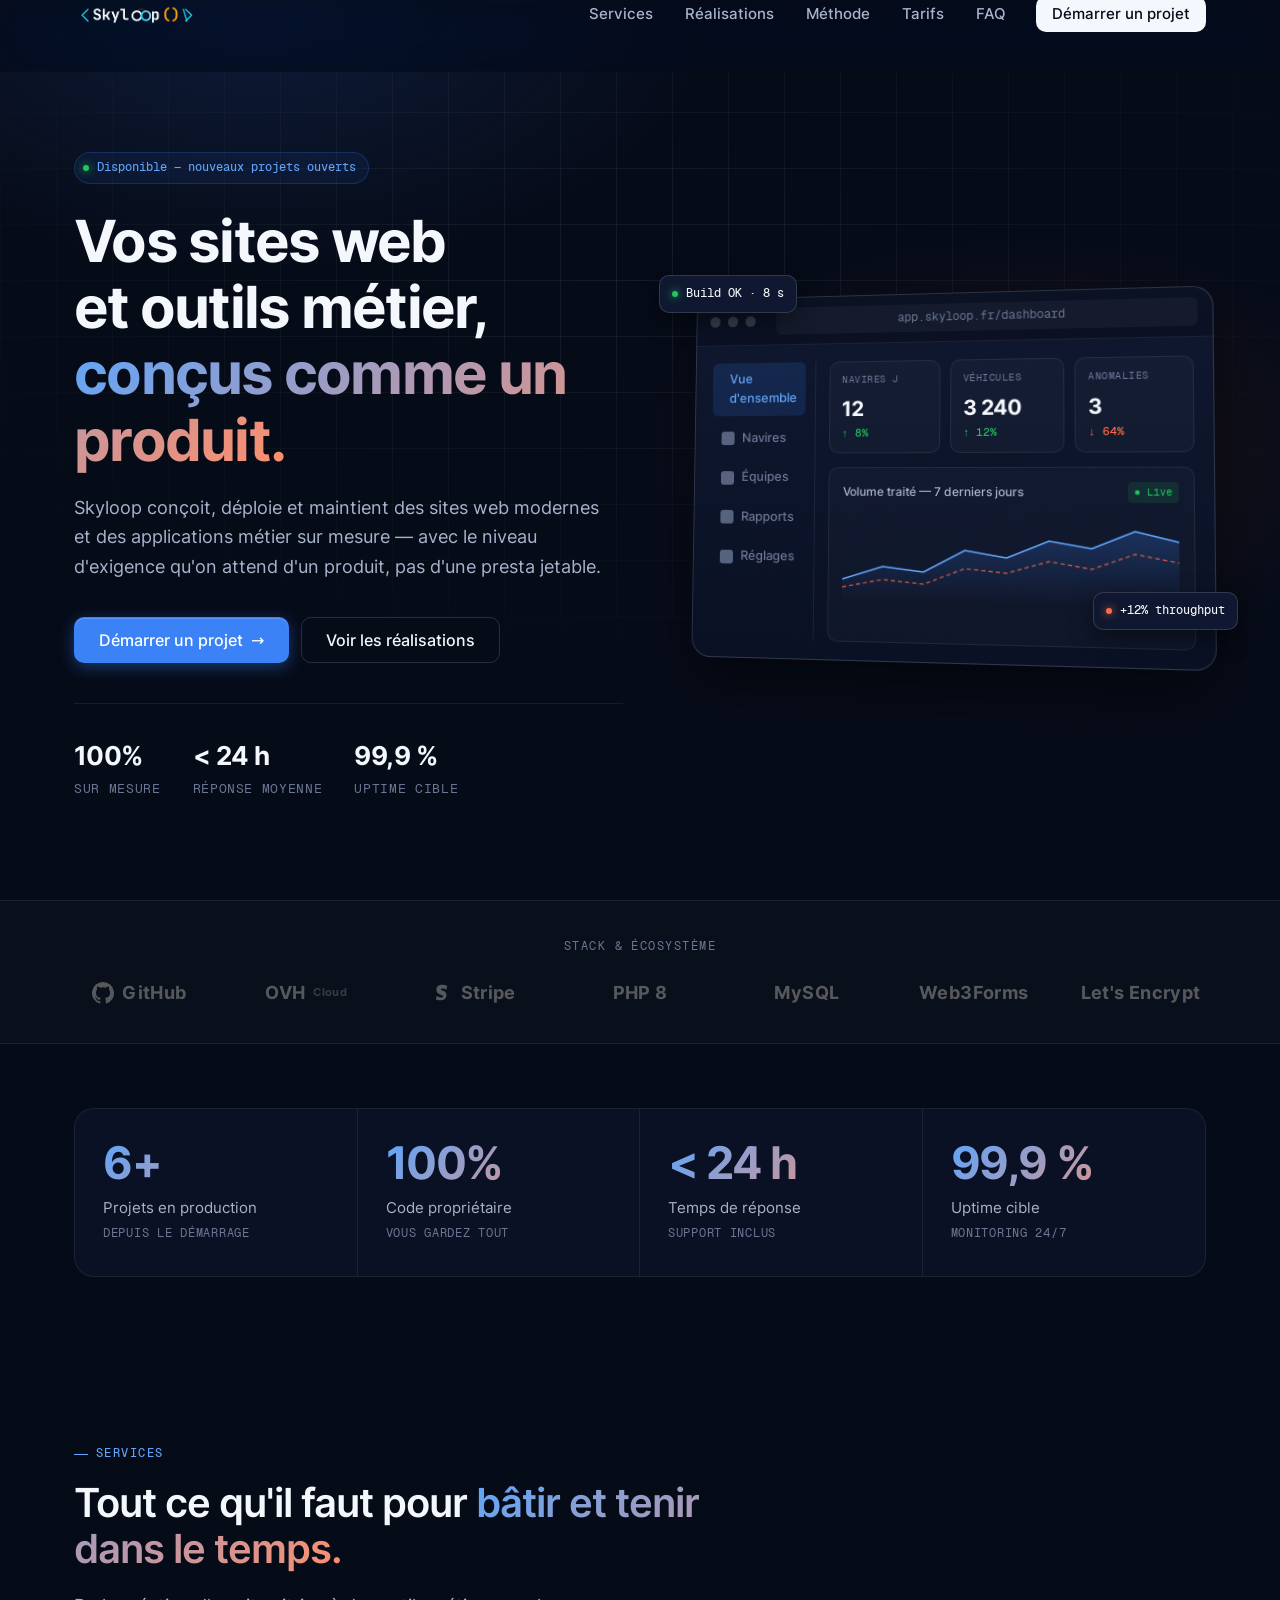
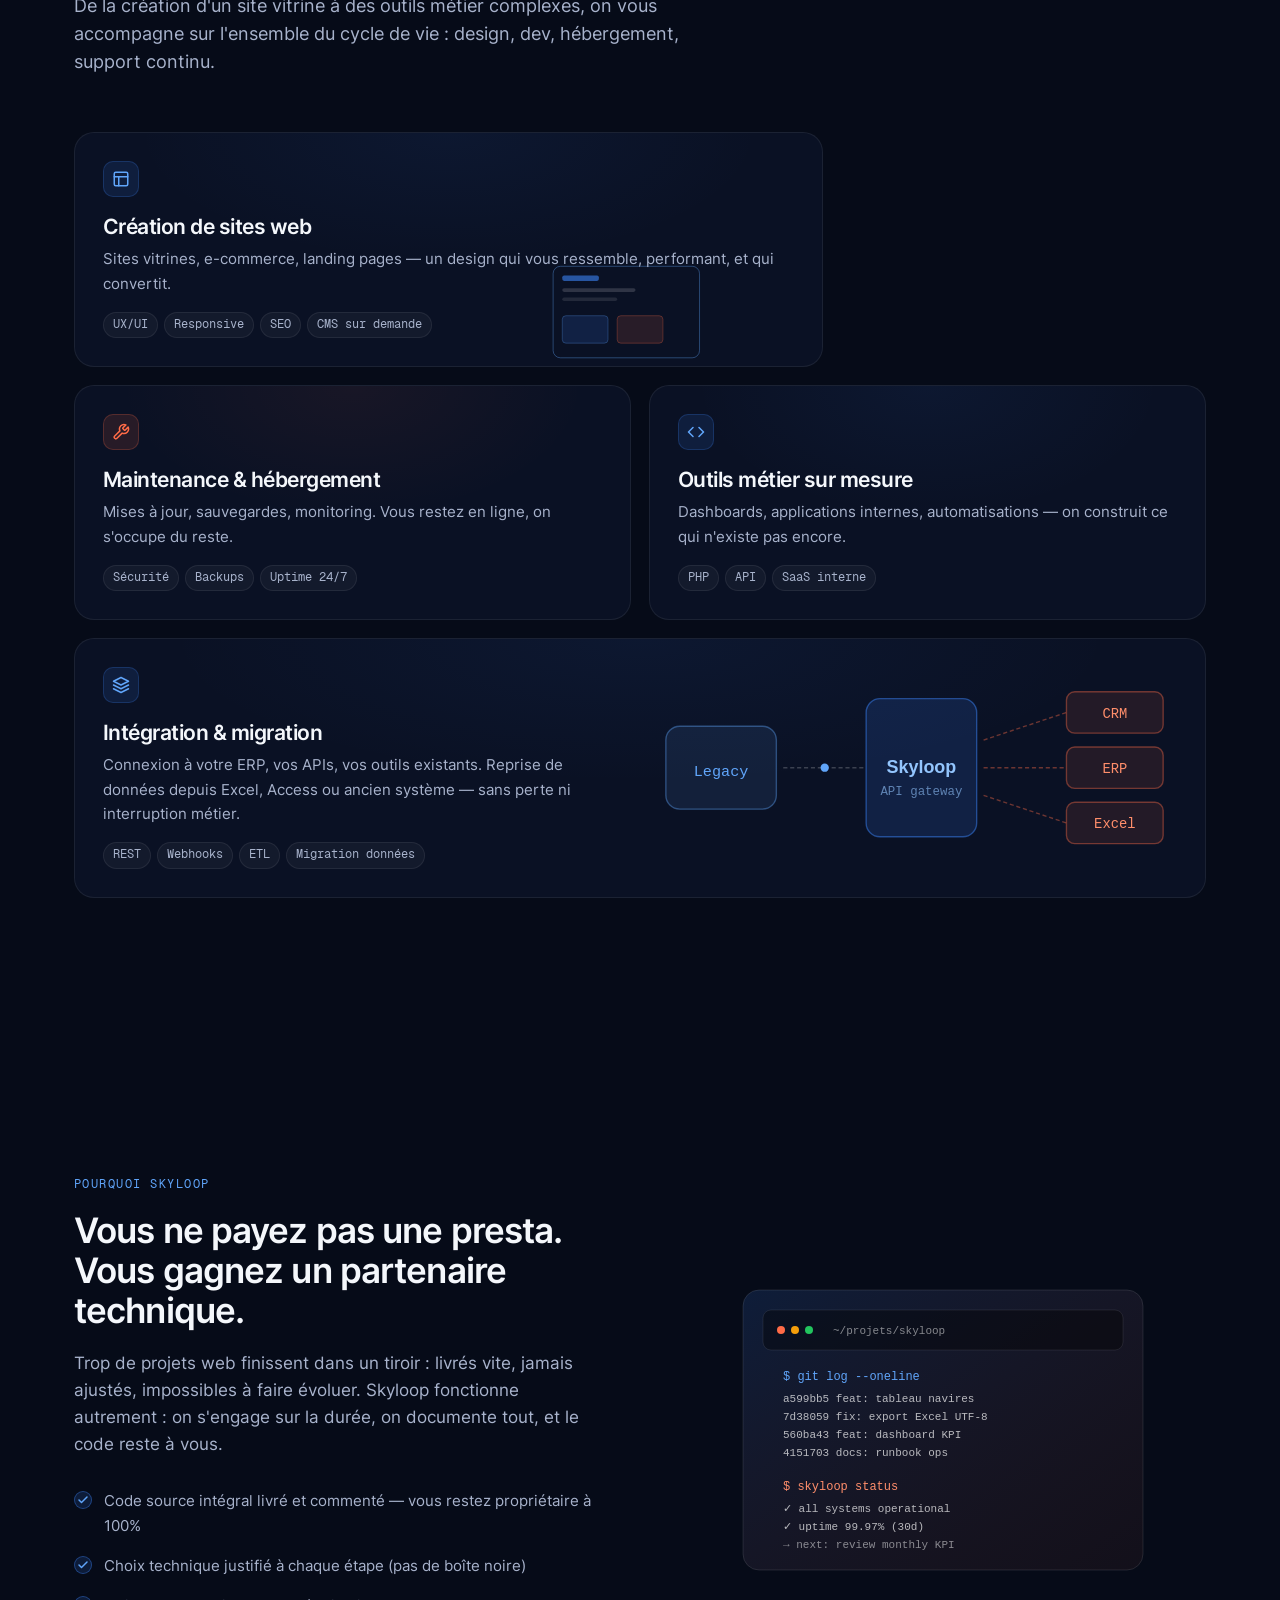
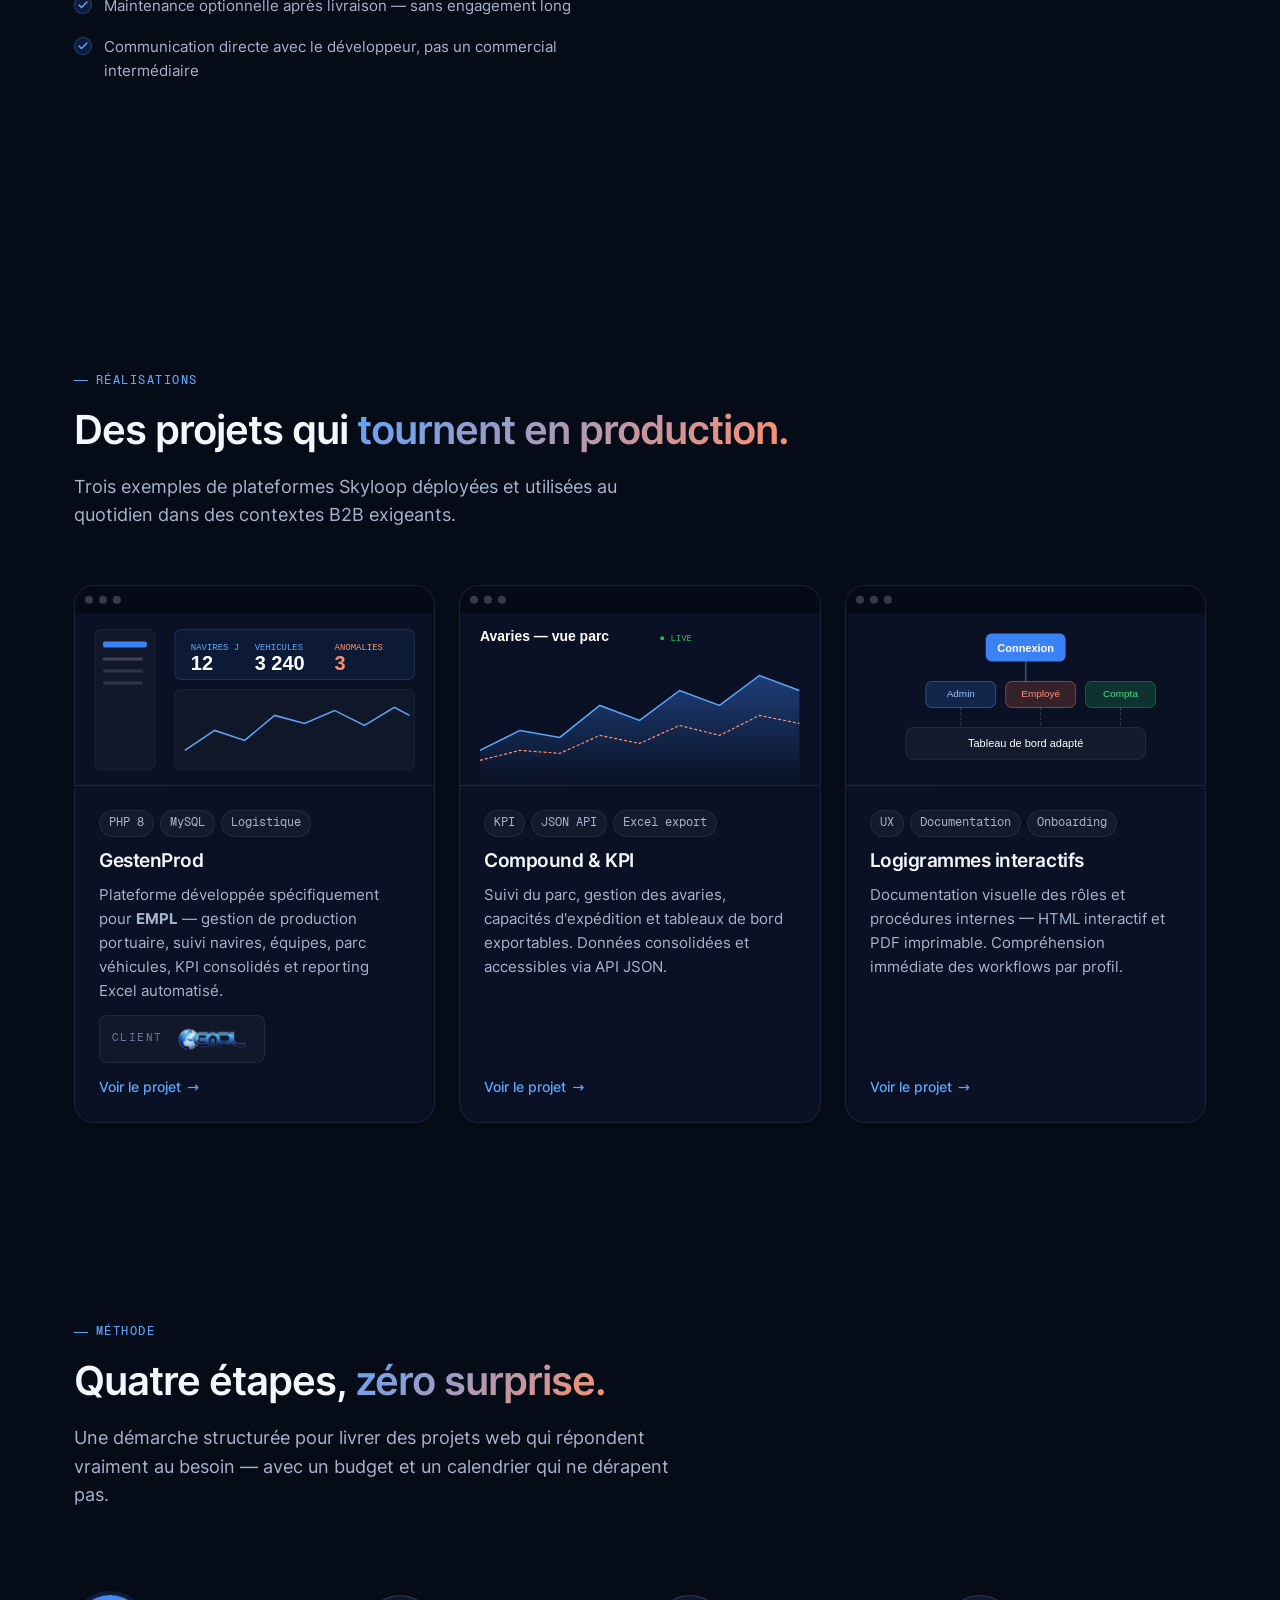
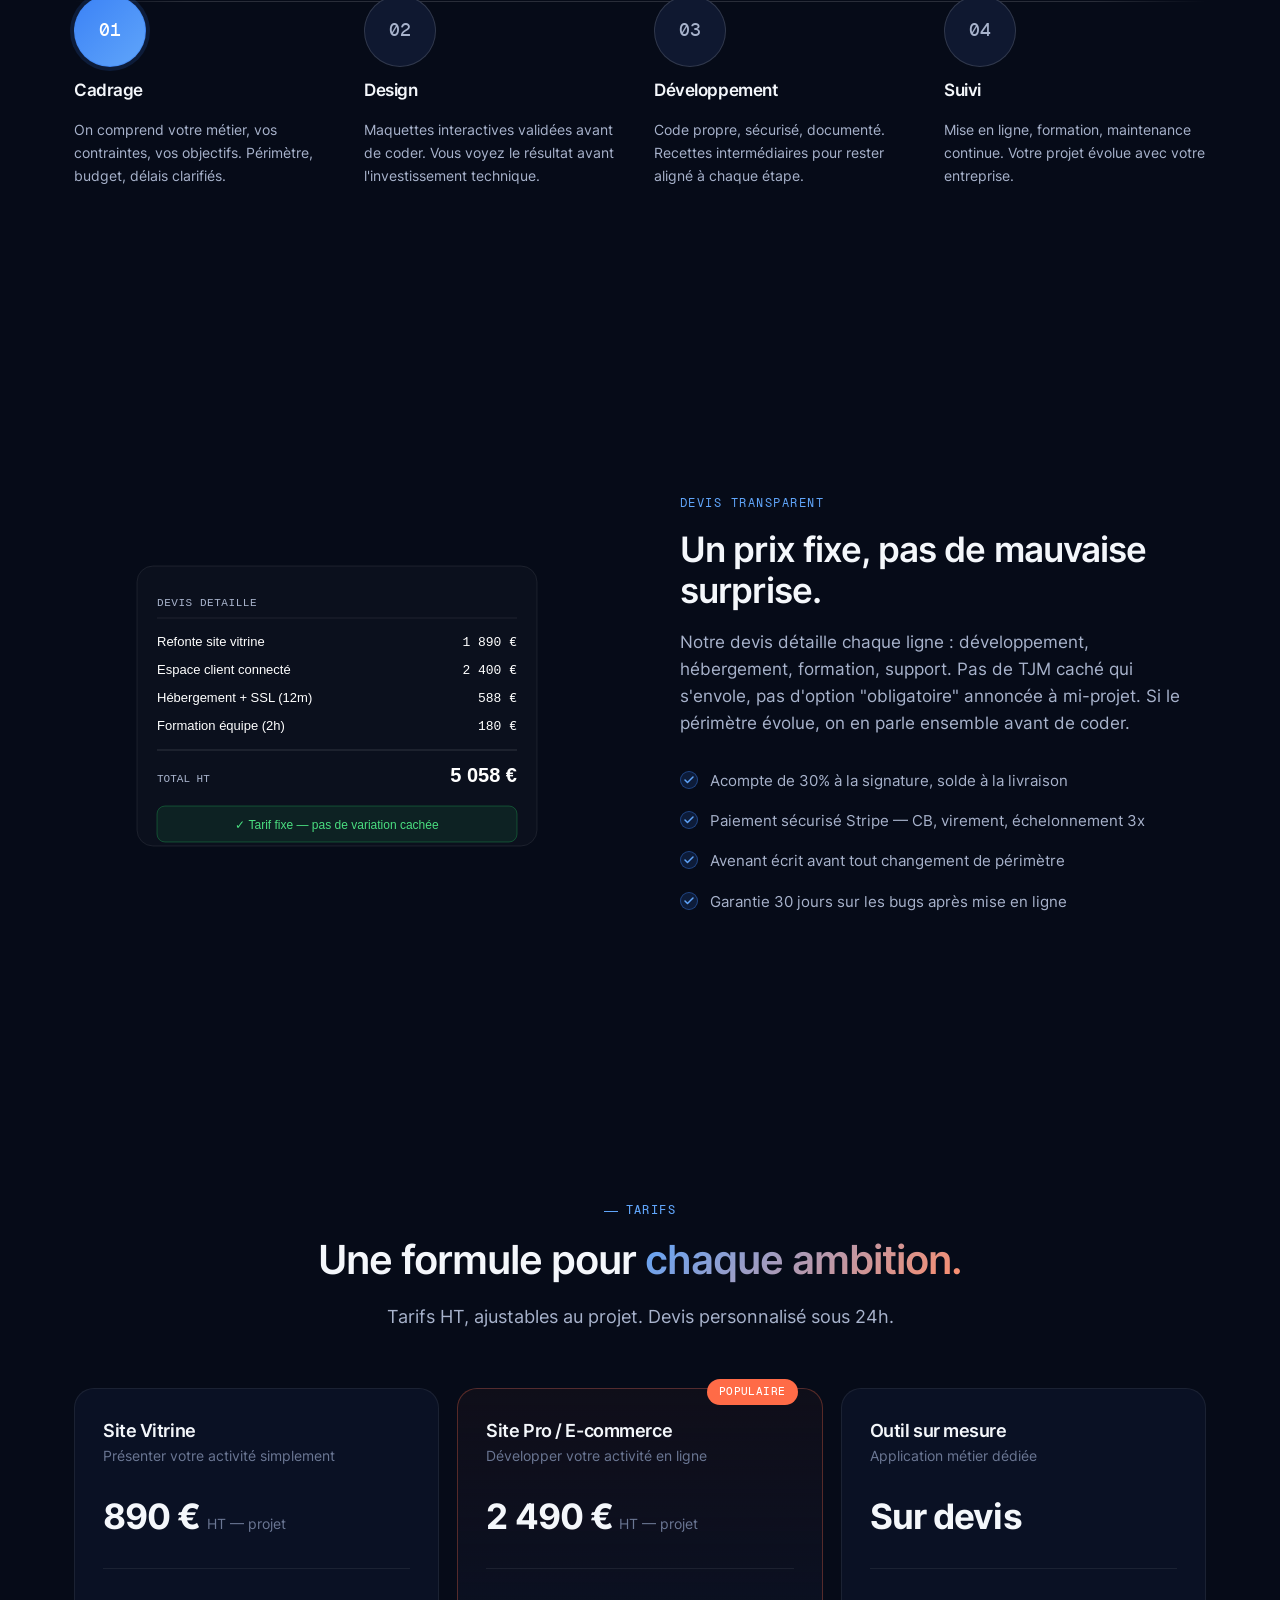
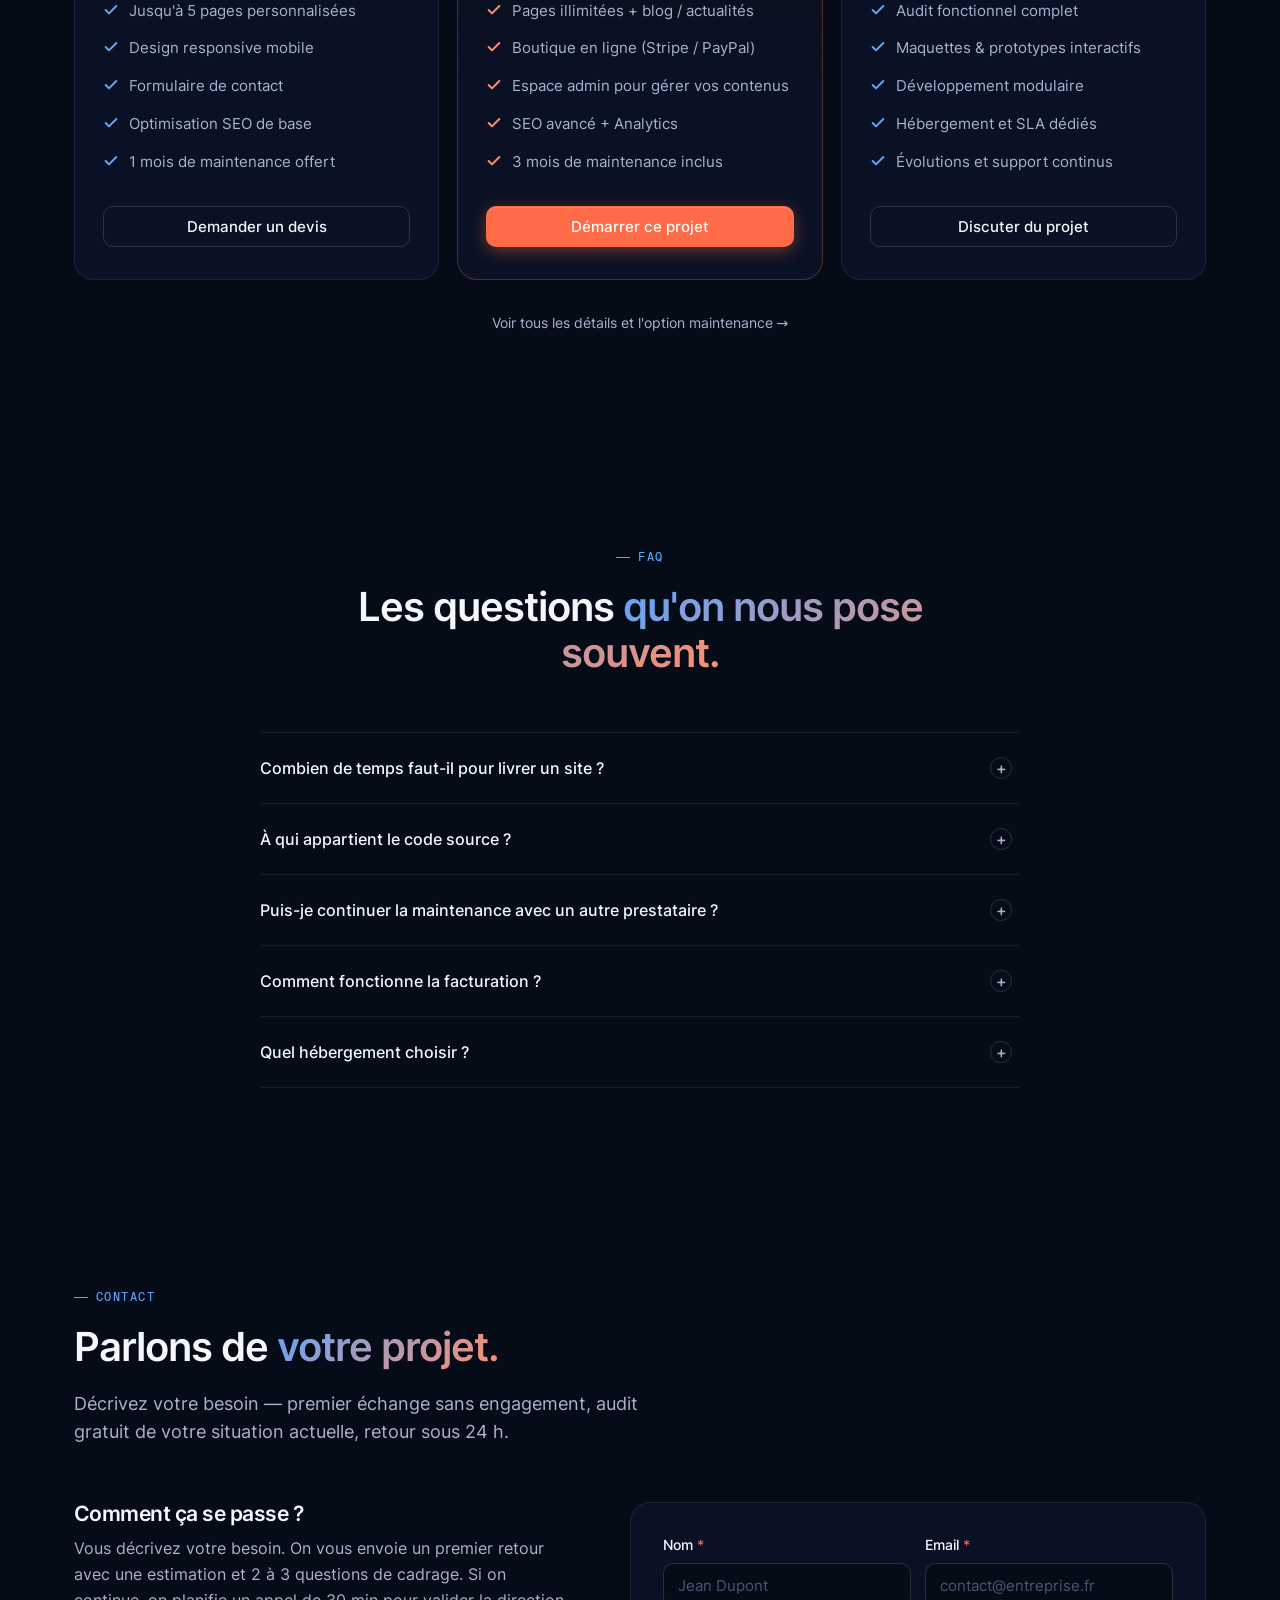
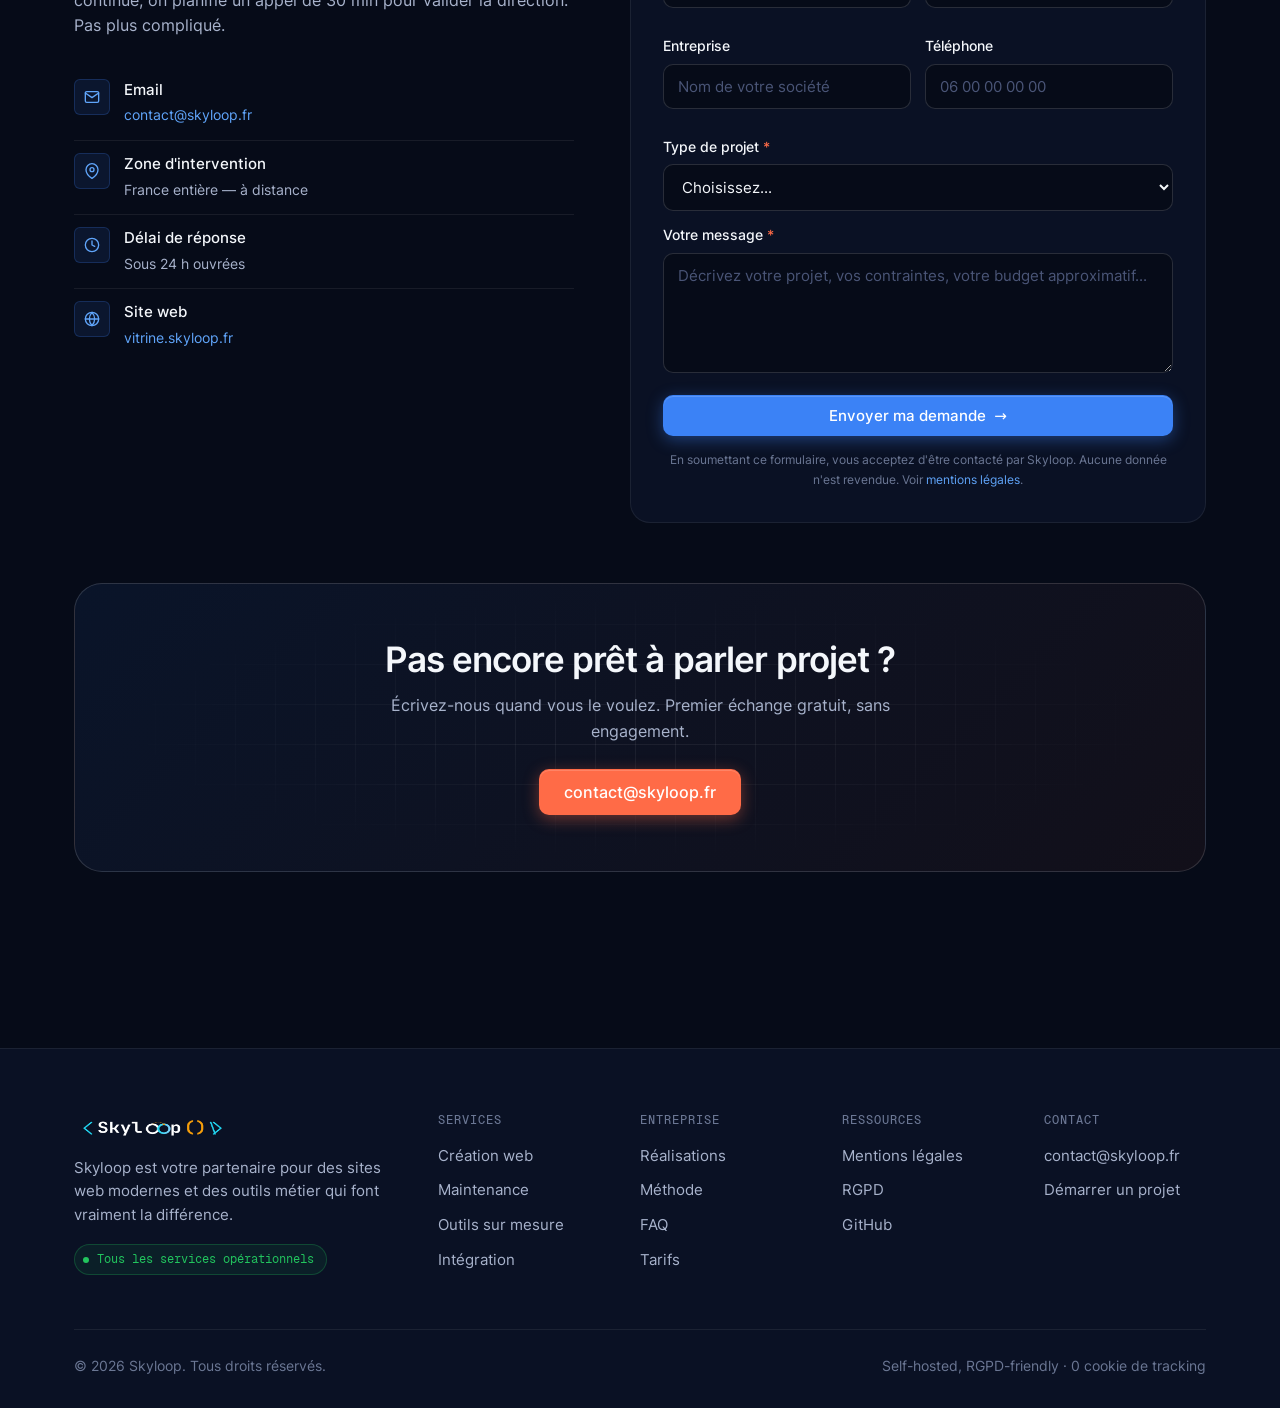
==== index.html @ 06be8082 "fix(client): logo EMPL respecte son ratio natif et s'agrandit Suppression des attributs width/height" ====
<!DOCTYPE html>
<html lang="fr">
<head>
  <meta charset="UTF-8">
  <meta name="viewport" content="width=device-width, initial-scale=1.0">
  <meta name="theme-color" content="#060B18">

  <!-- SEO -->
  <title>Skyloop — Sites web et outils métier sur mesure pour entreprises</title>
  <meta name="description" content="Skyloop conçoit, développe et maintient des sites web modernes et des outils métier sur mesure. Logistique, dashboards, applications web. Partenaire technique pour PME et grands comptes.">
  <meta name="keywords" content="création site web, maintenance site, outils métier, dashboard sur mesure, application web, agence web France">
  <meta name="author" content="Skyloop">
  <meta name="robots" content="index, follow">
  <link rel="canonical" href="https://vitrine.skyloop.fr/">

  <!-- Open Graph / Twitter -->
  <meta property="og:type" content="website">
  <meta property="og:url" content="https://vitrine.skyloop.fr/">
  <meta property="og:title" content="Skyloop — Sites web et outils métier sur mesure">
  <meta property="og:description" content="Création, gestion et maintenance de sites web et applications métier. Stack moderne, livraison rapide, support continu.">
  <meta property="og:image" content="https://vitrine.skyloop.fr/assets/images/logoskyloop.png">
  <meta property="og:locale" content="fr_FR">
  <meta name="twitter:card" content="summary_large_image">
  <meta name="twitter:title" content="Skyloop — Sites web et outils métier sur mesure">
  <meta name="twitter:description" content="Création, gestion et maintenance de sites web et applications métier sur mesure.">
  <meta name="twitter:image" content="https://vitrine.skyloop.fr/assets/images/logoskyloop.png">

  <!-- Sécurité (headers via meta http-equiv) -->
  <meta http-equiv="X-Content-Type-Options" content="nosniff">
  <meta http-equiv="Referrer-Policy" content="strict-origin-when-cross-origin">
  <meta http-equiv="Permissions-Policy" content="camera=(), microphone=(), geolocation=(), interest-cohort=()">

  <!-- Favicon -->
  <link rel="icon" type="image/png" href="assets/images/logoskyloop.png">
  <link rel="apple-touch-icon" href="assets/images/logoskyloop.png">

  <!-- Fonts (self-hosted, RGPD friendly) -->
  <link rel="preload" as="font" type="font/woff2" href="assets/fonts/inter-500.woff2" crossorigin>
  <link rel="preload" as="font" type="font/woff2" href="assets/fonts/inter-700.woff2" crossorigin>
  <link rel="stylesheet" href="assets/css/fonts.css">
  <link rel="stylesheet" href="assets/css/style.css">

  <!-- Intro animation guard (s'exécute avant le rendu du body) -->
  <script>
    (function () {
      try {
        var seen = sessionStorage.getItem('skyloop-intro-seen');
        var reduced = window.matchMedia && window.matchMedia('(prefers-reduced-motion: reduce)').matches;
        if (seen === '1' || reduced) {
          document.documentElement.dataset.introSkip = '1';
        } else {
          sessionStorage.setItem('skyloop-intro-seen', '1');
        }
      } catch (e) { /* private mode / storage off : on laisse jouer */ }
    })();
  </script>
  <style>
    html[data-intro-skip="1"] .intro-overlay { display: none !important; }
  </style>

  <!-- JSON-LD Organization -->
  <script type="application/ld+json">
  {
    "@context": "https://schema.org",
    "@type": "Organization",
    "name": "Skyloop",
    "url": "https://vitrine.skyloop.fr",
    "logo": "https://vitrine.skyloop.fr/assets/images/logoskyloop.png",
    "email": "contact@skyloop.fr",
    "description": "Skyloop conçoit, développe et maintient des sites web modernes et des outils métier sur mesure pour les entreprises.",
    "areaServed": "FR",
    "sameAs": ["https://github.com/skypulsar"]
  }
  </script>
  <script type="application/ld+json">
  {
    "@context": "https://schema.org",
    "@type": "WebSite",
    "name": "Skyloop",
    "url": "https://vitrine.skyloop.fr",
    "potentialAction": {
      "@type": "SearchAction",
      "target": "https://vitrine.skyloop.fr/?q={search_term_string}",
      "query-input": "required name=search_term_string"
    }
  }
  </script>
</head>
<body>

  <!-- =================== INTRO OVERLAY =================== -->
  <div class="intro-overlay" id="intro-overlay" aria-hidden="true">
    <div class="intro-overlay__grid"></div>
    <div class="intro-overlay__brand">
      <img src="assets/images/skyloop-fd-sombre.png" alt="" class="intro-overlay__logo" width="220" height="48">
      <div class="intro-overlay__line" aria-hidden="true"></div>
      <span class="intro-overlay__caption">Web · Solutions</span>
    </div>
  </div>

  <!-- =================== HEADER =================== -->
  <header class="header" id="header">
    <div class="container">
      <nav class="nav" aria-label="Navigation principale">
        <a href="#hero" class="nav__logo" aria-label="Skyloop — Accueil">
          <img src="assets/images/skyloop-fd-sombre.png" alt="Logo Skyloop" width="160" height="35">
        </a>
        <button class="nav__toggle" aria-label="Ouvrir le menu" aria-expanded="false" aria-controls="menu">
          <svg viewBox="0 0 24 24" fill="none" stroke="currentColor" stroke-width="2" stroke-linecap="round">
            <line x1="3" y1="6" x2="21" y2="6"/>
            <line x1="3" y1="12" x2="21" y2="12"/>
            <line x1="3" y1="18" x2="21" y2="18"/>
          </svg>
        </button>
        <ul class="nav__menu" id="menu">
          <li><a href="#services">Services</a></li>
          <li><a href="#realisations">Réalisations</a></li>
          <li><a href="#process">Méthode</a></li>
          <li><a href="tarifs.html">Tarifs</a></li>
          <li><a href="#faq">FAQ</a></li>
          <li><a href="#contact" class="nav__cta">Démarrer un projet</a></li>
        </ul>
      </nav>
    </div>
  </header>

  <main>

    <!-- =================== HERO =================== -->
    <section class="hero" id="hero">
      <div class="tech-grid"></div>
      <div class="container">
        <div class="hero__inner">

          <div class="hero__content">
            <span class="hero__badge"><span class="dot" aria-hidden="true"></span>Disponible — nouveaux projets ouverts</span>
            <h1>Vos sites web<br>et outils métier,<br><span class="accent">conçus comme un produit.</span></h1>
            <p class="hero__lead">
              Skyloop conçoit, déploie et maintient des sites web modernes et des applications
              métier sur mesure — avec le niveau d'exigence qu'on attend d'un produit, pas d'une
              presta jetable.
            </p>

            <div class="hero__cta">
              <a href="#contact" class="btn btn--primary btn--lg">Démarrer un projet <span class="arrow" aria-hidden="true">→</span></a>
              <a href="#realisations" class="btn btn--ghost btn--lg">Voir les réalisations</a>
            </div>

            <div class="hero__inline-stats">
              <div class="hero__inline-stat">
                <strong data-count="100" data-suffix="%">0%</strong>
                <span>Sur mesure</span>
              </div>
              <div class="hero__inline-stat">
                <strong>&lt; 24 h</strong>
                <span>Réponse moyenne</span>
              </div>
              <div class="hero__inline-stat">
                <strong>99,9 %</strong>
                <span>Uptime cible</span>
              </div>
            </div>
          </div>

          <div class="hero__visual">
            <!-- Dashboard mockup animé -->
            <div class="dashboard" role="img" aria-label="Aperçu d'un dashboard métier construit par Skyloop">
              <div class="dashboard__topbar">
                <span class="dot"></span><span class="dot"></span><span class="dot"></span>
                <span class="url">app.skyloop.fr/dashboard</span>
              </div>
              <div class="dashboard__body">
                <aside class="dashboard__sidebar">
                  <div class="dashboard__sidebar-item active"><span class="icn"></span>Vue d'ensemble</div>
                  <div class="dashboard__sidebar-item"><span class="icn"></span>Navires</div>
                  <div class="dashboard__sidebar-item"><span class="icn"></span>Équipes</div>
                  <div class="dashboard__sidebar-item"><span class="icn"></span>Rapports</div>
                  <div class="dashboard__sidebar-item"><span class="icn"></span>Réglages</div>
                </aside>
                <div class="dashboard__main">
                  <div class="dashboard__kpi-row">
                    <div class="dashboard__kpi">
                      <div class="dashboard__kpi-label">Navires J</div>
                      <div class="dashboard__kpi-value">12</div>
                      <div class="dashboard__kpi-trend">↑ 8%</div>
                    </div>
                    <div class="dashboard__kpi">
                      <div class="dashboard__kpi-label">Véhicules</div>
                      <div class="dashboard__kpi-value">3 240</div>
                      <div class="dashboard__kpi-trend">↑ 12%</div>
                    </div>
                    <div class="dashboard__kpi">
                      <div class="dashboard__kpi-label">Anomalies</div>
                      <div class="dashboard__kpi-value">3</div>
                      <div class="dashboard__kpi-trend down">↓ 64%</div>
                    </div>
                  </div>
                  <div class="dashboard__chart">
                    <div class="dashboard__chart-head">
                      <div class="dashboard__chart-title">Volume traité — 7 derniers jours</div>
                      <span class="dashboard__chart-tag">● Live</span>
                    </div>
                    <svg class="dashboard__chart-svg" viewBox="0 0 320 90" preserveAspectRatio="none" aria-hidden="true">
                      <defs>
                        <linearGradient id="chartGrad" x1="0" y1="0" x2="0" y2="1">
                          <stop offset="0%" stop-color="#3B82F6" stop-opacity="0.4"/>
                          <stop offset="100%" stop-color="#3B82F6" stop-opacity="0"/>
                        </linearGradient>
                      </defs>
                      <path class="fill" d="M0,68 L40,55 L80,60 L120,38 L160,45 L200,28 L240,35 L280,18 L320,28 L320,90 L0,90 Z"/>
                      <path class="line" d="M0,68 L40,55 L80,60 L120,38 L160,45 L200,28 L240,35 L280,18 L320,28"/>
                      <path class="line2" d="M0,76 L40,68 L80,72 L120,56 L160,60 L200,48 L240,55 L280,40 L320,48"/>
                    </svg>
                  </div>
                </div>
              </div>
            </div>
            <div class="hero__annot hero__annot--1"><span class="dot"></span>Build OK · 8 s</div>
            <div class="hero__annot hero__annot--2"><span class="dot"></span>+12% throughput</div>
          </div>

        </div>
      </div>
    </section>

    <!-- =================== LOGOS / SOCIAL PROOF =================== -->
    <section class="logos">
      <div class="container">
        <p class="logos__label">Stack & écosystème</p>
        <div class="logos__grid">
          <span class="logos__item">
            <svg viewBox="0 0 24 24" fill="currentColor" aria-hidden="true"><path d="M12 0a12 12 0 0 0-3.79 23.4c.6.11.82-.26.82-.58v-2.04c-3.34.73-4.04-1.61-4.04-1.61-.55-1.39-1.34-1.76-1.34-1.76-1.09-.74.08-.73.08-.73 1.21.09 1.84 1.24 1.84 1.24 1.07 1.84 2.81 1.31 3.5 1 .11-.78.42-1.31.76-1.61-2.66-.3-5.47-1.33-5.47-5.93 0-1.31.47-2.38 1.24-3.22-.13-.3-.54-1.52.12-3.18 0 0 1-.32 3.3 1.23a11.5 11.5 0 0 1 6 0c2.3-1.55 3.3-1.23 3.3-1.23.66 1.66.25 2.88.12 3.18.77.84 1.24 1.91 1.24 3.22 0 4.61-2.81 5.63-5.49 5.92.43.37.81 1.1.81 2.22v3.29c0 .32.21.69.83.58A12 12 0 0 0 12 0z"/></svg>
            GitHub
          </span>
          <span class="logos__item">OVH<sub style="font-size:0.6em;opacity:0.6">Cloud</sub></span>
          <span class="logos__item">
            <svg viewBox="0 0 24 24" fill="currentColor" aria-hidden="true"><path d="M13.479 9.883c-1.626-.604-2.512-1.067-2.512-1.803 0-.622.511-.977 1.423-.977 1.667 0 3.379.642 4.558 1.22l.665-4.111c-.935-.446-2.847-1.177-5.49-1.177-1.87 0-3.425.488-4.536 1.4-1.155.954-1.752 2.334-1.752 4.003 0 3.024 1.848 4.319 4.858 5.412 1.937.703 2.587 1.203 2.587 1.973 0 .746-.643 1.178-1.806 1.178-1.464 0-3.879-.717-5.464-1.638l-.674 4.155C5.737 19.32 7.961 20 10.273 20c1.972 0 3.616-.467 4.728-1.35 1.243-.984 1.886-2.439 1.886-4.347 0-3.094-1.889-4.382-4.408-5.42z"/></svg>
            Stripe
          </span>
          <span class="logos__item">PHP 8</span>
          <span class="logos__item">MySQL</span>
          <span class="logos__item">Web3Forms</span>
          <span class="logos__item">Let's Encrypt</span>
        </div>
      </div>
    </section>

    <!-- =================== METRICS BIG NUMBERS =================== -->
    <section class="section section--tight">
      <div class="container">
        <div class="metrics reveal">
          <div class="metric">
            <div class="metric__value" data-count="6" data-suffix="+">0+</div>
            <div class="metric__label">Projets en production</div>
            <div class="metric__hint">depuis le démarrage</div>
          </div>
          <div class="metric">
            <div class="metric__value" data-count="100" data-suffix="%">0%</div>
            <div class="metric__label">Code propriétaire</div>
            <div class="metric__hint">vous gardez tout</div>
          </div>
          <div class="metric">
            <div class="metric__value">&lt; 24 h</div>
            <div class="metric__label">Temps de réponse</div>
            <div class="metric__hint">support inclus</div>
          </div>
          <div class="metric">
            <div class="metric__value">99,9 %</div>
            <div class="metric__label">Uptime cible</div>
            <div class="metric__hint">monitoring 24/7</div>
          </div>
        </div>
      </div>
    </section>

    <!-- =================== SERVICES — BENTO GRID =================== -->
    <section class="section" id="services">
      <div class="container">
        <div class="section-head reveal">
          <span class="section-eyebrow">Services</span>
          <h2>Tout ce qu'il faut pour <span class="accent">bâtir et tenir dans le temps.</span></h2>
          <p class="section-lead">
            De la création d'un site vitrine à des outils métier complexes, on vous accompagne
            sur l'ensemble du cycle de vie : design, dev, hébergement, support continu.
          </p>
        </div>

        <div class="bento">

          <article class="bento__card bento__card--lg reveal">
            <div class="bento__icon">
              <svg viewBox="0 0 24 24" fill="none" stroke="currentColor" stroke-width="2" stroke-linecap="round" stroke-linejoin="round" aria-hidden="true"><rect x="3" y="3" width="18" height="18" rx="2"/><line x1="3" y1="9" x2="21" y2="9"/><line x1="9" y1="21" x2="9" y2="9"/></svg>
            </div>
            <h3>Création de sites web</h3>
            <p>Sites vitrines, e-commerce, landing pages — un design qui vous ressemble, performant, et qui convertit.</p>
            <div class="bento__tags">
              <span class="bento__tag">UX/UI</span>
              <span class="bento__tag">Responsive</span>
              <span class="bento__tag">SEO</span>
              <span class="bento__tag">CMS sur demande</span>
            </div>
            <div class="bento__viz" aria-hidden="true">
              <svg viewBox="0 0 200 140" fill="none">
                <rect x="20" y="20" width="160" height="100" rx="8" stroke="rgba(96,165,250,0.4)" stroke-width="1"/>
                <rect x="30" y="30" width="40" height="6" rx="2" fill="#3B82F6" opacity="0.6"/>
                <rect x="30" y="44" width="80" height="4" rx="2" fill="rgba(255,255,255,0.15)"/>
                <rect x="30" y="54" width="60" height="4" rx="2" fill="rgba(255,255,255,0.1)"/>
                <rect x="30" y="74" width="50" height="30" rx="4" fill="rgba(59,130,246,0.15)" stroke="rgba(96,165,250,0.3)"/>
                <rect x="90" y="74" width="50" height="30" rx="4" fill="rgba(255,107,71,0.12)" stroke="rgba(255,107,71,0.3)"/>
              </svg>
            </div>
          </article>

          <article class="bento__card bento__card--md bento__card--accent reveal" data-delay="1">
            <div class="bento__icon">
              <svg viewBox="0 0 24 24" fill="none" stroke="currentColor" stroke-width="2" stroke-linecap="round" stroke-linejoin="round" aria-hidden="true"><path d="M14.7 6.3a1 1 0 0 0 0 1.4l1.6 1.6a1 1 0 0 0 1.4 0l3.77-3.77a6 6 0 0 1-7.94 7.94l-6.91 6.91a2.12 2.12 0 0 1-3-3l6.91-6.91a6 6 0 0 1 7.94-7.94l-3.76 3.76z"/></svg>
            </div>
            <h3>Maintenance & hébergement</h3>
            <p>Mises à jour, sauvegardes, monitoring. Vous restez en ligne, on s'occupe du reste.</p>
            <div class="bento__tags">
              <span class="bento__tag">Sécurité</span>
              <span class="bento__tag">Backups</span>
              <span class="bento__tag">Uptime 24/7</span>
            </div>
          </article>

          <article class="bento__card bento__card--md reveal" data-delay="2">
            <div class="bento__icon">
              <svg viewBox="0 0 24 24" fill="none" stroke="currentColor" stroke-width="2" stroke-linecap="round" stroke-linejoin="round" aria-hidden="true"><polyline points="16 18 22 12 16 6"/><polyline points="8 6 2 12 8 18"/></svg>
            </div>
            <h3>Outils métier sur mesure</h3>
            <p>Dashboards, applications internes, automatisations — on construit ce qui n'existe pas encore.</p>
            <div class="bento__tags">
              <span class="bento__tag">PHP</span>
              <span class="bento__tag">API</span>
              <span class="bento__tag">SaaS interne</span>
            </div>
          </article>

          <article class="bento__card bento__card--full reveal" data-delay="3" style="display: grid; grid-template-columns: 1fr 1fr; gap: 24px; align-items: center;">
            <div>
              <div class="bento__icon">
                <svg viewBox="0 0 24 24" fill="none" stroke="currentColor" stroke-width="2" stroke-linecap="round" stroke-linejoin="round" aria-hidden="true"><path d="M12 2L2 7l10 5 10-5-10-5z"/><path d="M2 17l10 5 10-5"/><path d="M2 12l10 5 10-5"/></svg>
              </div>
              <h3>Intégration & migration</h3>
              <p>Connexion à votre ERP, vos APIs, vos outils existants. Reprise de données depuis Excel, Access ou ancien système — sans perte ni interruption métier.</p>
              <div class="bento__tags">
                <span class="bento__tag">REST</span>
                <span class="bento__tag">Webhooks</span>
                <span class="bento__tag">ETL</span>
                <span class="bento__tag">Migration données</span>
              </div>
            </div>
            <div aria-hidden="true">
              <svg viewBox="0 0 380 140" fill="none" style="width:100%;height:auto;">
                <rect x="10" y="40" width="80" height="60" rx="10" fill="rgba(96,165,250,0.1)" stroke="rgba(96,165,250,0.4)"/>
                <text x="50" y="76" text-anchor="middle" fill="#60A5FA" font-family="monospace" font-size="11" font-weight="500">Legacy</text>
                <path d="M95 70 L155 70" stroke="rgba(255,255,255,0.2)" stroke-dasharray="3 2"/>
                <circle cx="125" cy="70" r="3" fill="#60A5FA"/>
                <rect x="155" y="20" width="80" height="100" rx="10" fill="rgba(59,130,246,0.15)" stroke="rgba(59,130,246,0.5)"/>
                <text x="195" y="74" text-anchor="middle" fill="#93C5FD" font-family="sans-serif" font-size="13" font-weight="600">Skyloop</text>
                <text x="195" y="90" text-anchor="middle" fill="rgba(147,197,253,0.6)" font-family="monospace" font-size="9">API gateway</text>
                <path d="M240 50 L300 30" stroke="rgba(255,107,71,0.4)" stroke-dasharray="3 2"/>
                <path d="M240 70 L300 70" stroke="rgba(255,107,71,0.4)" stroke-dasharray="3 2"/>
                <path d="M240 90 L300 110" stroke="rgba(255,107,71,0.4)" stroke-dasharray="3 2"/>
                <rect x="300" y="15" width="70" height="30" rx="6" fill="rgba(255,107,71,0.1)" stroke="rgba(255,107,71,0.4)"/>
                <text x="335" y="34" text-anchor="middle" fill="#FF8E6B" font-family="monospace" font-size="10">CRM</text>
                <rect x="300" y="55" width="70" height="30" rx="6" fill="rgba(255,107,71,0.1)" stroke="rgba(255,107,71,0.4)"/>
                <text x="335" y="74" text-anchor="middle" fill="#FF8E6B" font-family="monospace" font-size="10">ERP</text>
                <rect x="300" y="95" width="70" height="30" rx="6" fill="rgba(255,107,71,0.1)" stroke="rgba(255,107,71,0.4)"/>
                <text x="335" y="114" text-anchor="middle" fill="#FF8E6B" font-family="monospace" font-size="10">Excel</text>
              </svg>
            </div>
          </article>

        </div>
      </div>
    </section>

    <!-- =================== STORY 1 — Pourquoi Skyloop =================== -->
    <section class="section">
      <div class="container">
        <div class="story reveal">
          <div class="story__content">
            <span class="story__eyebrow">Pourquoi Skyloop</span>
            <h2>Vous ne payez pas une presta. Vous gagnez un partenaire technique.</h2>
            <p>
              Trop de projets web finissent dans un tiroir : livrés vite, jamais ajustés,
              impossibles à faire évoluer. Skyloop fonctionne autrement : on s'engage
              sur la durée, on documente tout, et le code reste à vous.
            </p>
            <ul class="story__list">
              <li>Code source intégral livré et commenté — vous restez propriétaire à 100%</li>
              <li>Choix technique justifié à chaque étape (pas de boîte noire)</li>
              <li>Maintenance optionnelle après livraison — sans engagement long</li>
              <li>Communication directe avec le développeur, pas un commercial intermédiaire</li>
            </ul>
          </div>
          <div class="story__visual">
            <svg viewBox="0 0 480 360" fill="none" style="width:100%; height:auto; max-width: 480px; margin: 0 auto; display: block;" aria-hidden="true">
              <defs>
                <linearGradient id="g1" x1="0" y1="0" x2="1" y2="1">
                  <stop offset="0%" stop-color="#3B82F6" stop-opacity="0.15"/>
                  <stop offset="100%" stop-color="#FF6B47" stop-opacity="0.05"/>
                </linearGradient>
              </defs>
              <rect x="40" y="40" width="400" height="280" rx="16" fill="url(#g1)" stroke="rgba(255,255,255,0.1)"/>

              <!-- terminal-style code block -->
              <rect x="60" y="60" width="360" height="40" rx="8" fill="rgba(0,0,0,0.4)" stroke="rgba(255,255,255,0.08)"/>
              <circle cx="78" cy="80" r="4" fill="#FF6B47"/>
              <circle cx="92" cy="80" r="4" fill="#F59E0B"/>
              <circle cx="106" cy="80" r="4" fill="#22C55E"/>
              <text x="130" y="84" fill="rgba(255,255,255,0.5)" font-family="monospace" font-size="11">~/projets/skyloop</text>

              <text x="80" y="130" fill="#60A5FA" font-family="monospace" font-size="12" font-weight="500">$ git log --oneline</text>
              <text x="80" y="152" fill="rgba(255,255,255,0.7)" font-family="monospace" font-size="11">a599bb5 feat: tableau navires</text>
              <text x="80" y="170" fill="rgba(255,255,255,0.7)" font-family="monospace" font-size="11">7d38059 fix: export Excel UTF-8</text>
              <text x="80" y="188" fill="rgba(255,255,255,0.7)" font-family="monospace" font-size="11">560ba43 feat: dashboard KPI</text>
              <text x="80" y="206" fill="rgba(255,255,255,0.7)" font-family="monospace" font-size="11">4151703 docs: runbook ops</text>

              <text x="80" y="240" fill="#FF8E6B" font-family="monospace" font-size="12" font-weight="500">$ skyloop status</text>
              <text x="80" y="262" fill="rgba(255,255,255,0.7)" font-family="monospace" font-size="11">✓ all systems operational</text>
              <text x="80" y="280" fill="rgba(255,255,255,0.7)" font-family="monospace" font-size="11">✓ uptime 99.97% (30d)</text>
              <text x="80" y="298" fill="rgba(255,255,255,0.5)" font-family="monospace" font-size="11">→ next: review monthly KPI</text>
            </svg>
          </div>
        </div>
      </div>
    </section>

    <!-- =================== RÉALISATIONS =================== -->
    <section class="section" id="realisations">
      <div class="container">
        <div class="section-head reveal">
          <span class="section-eyebrow">Réalisations</span>
          <h2>Des projets qui <span class="accent">tournent en production.</span></h2>
          <p class="section-lead">
            Trois exemples de plateformes Skyloop déployées et utilisées au quotidien dans des contextes B2B exigeants.
          </p>
        </div>

        <div class="work-grid">

          <article class="work reveal">
            <div class="work__cover">
              <svg viewBox="0 0 360 200" fill="none" preserveAspectRatio="xMidYMid slice" aria-hidden="true">
                <rect width="360" height="200" fill="#0A1124"/>
                <rect x="0" y="0" width="360" height="28" fill="rgba(0,0,0,0.4)"/>
                <circle cx="14" cy="14" r="4" fill="rgba(255,255,255,0.2)"/>
                <circle cx="28" cy="14" r="4" fill="rgba(255,255,255,0.2)"/>
                <circle cx="42" cy="14" r="4" fill="rgba(255,255,255,0.2)"/>
                <rect x="20" y="44" width="60" height="140" rx="6" fill="rgba(255,255,255,0.03)" stroke="rgba(255,255,255,0.07)"/>
                <rect x="28" y="56" width="44" height="6" rx="2" fill="#3B82F6"/>
                <rect x="28" y="72" width="40" height="3" rx="1" fill="rgba(255,255,255,0.18)"/>
                <rect x="28" y="84" width="40" height="3" rx="1" fill="rgba(255,255,255,0.12)"/>
                <rect x="28" y="96" width="40" height="3" rx="1" fill="rgba(255,255,255,0.12)"/>
                <rect x="100" y="44" width="240" height="50" rx="6" fill="rgba(59,130,246,0.08)" stroke="rgba(59,130,246,0.25)"/>
                <text x="116" y="64" fill="#60A5FA" font-family="monospace" font-size="9" font-weight="500">NAVIRES J</text>
                <text x="116" y="84" fill="white" font-family="sans-serif" font-size="20" font-weight="700">12</text>
                <text x="180" y="64" fill="#60A5FA" font-family="monospace" font-size="9" font-weight="500">VEHICULES</text>
                <text x="180" y="84" fill="white" font-family="sans-serif" font-size="20" font-weight="700">3 240</text>
                <text x="260" y="64" fill="#FF8E6B" font-family="monospace" font-size="9" font-weight="500">ANOMALIES</text>
                <text x="260" y="84" fill="#FF8E6B" font-family="sans-serif" font-size="20" font-weight="700">3</text>
                <rect x="100" y="104" width="240" height="80" rx="6" fill="rgba(255,255,255,0.025)" stroke="rgba(255,255,255,0.07)"/>
                <path d="M110 165 L140 145 L170 155 L200 130 L230 138 L260 125 L290 140 L320 122 L335 130" fill="none" stroke="#60A5FA" stroke-width="1.5"/>
              </svg>
            </div>
            <div class="work__body">
              <div class="work__tags">
                <span class="work__tag">PHP 8</span>
                <span class="work__tag">MySQL</span>
                <span class="work__tag">Logistique</span>
              </div>
              <h3>GestenProd</h3>
              <p>Plateforme développée spécifiquement pour <strong>EMPL</strong> — gestion de production portuaire, suivi navires, équipes, parc véhicules, KPI consolidés et reporting Excel automatisé.</p>
              <a href="https://www.empl.fr" target="_blank" rel="noopener noreferrer" class="work__client" aria-label="Visiter le site EMPL">
                <span class="work__client-label">Client</span>
                <img src="assets/images/EMPL-Logo.avif" alt="EMPL" class="work__client-logo" loading="lazy">
              </a>
              <a href="realisations.html#gestenprod" class="work__link">Voir le projet</a>
            </div>
          </article>

          <article class="work reveal" data-delay="1">
            <div class="work__cover">
              <svg viewBox="0 0 360 200" fill="none" preserveAspectRatio="xMidYMid slice" aria-hidden="true">
                <rect width="360" height="200" fill="#0A1124"/>
                <rect x="0" y="0" width="360" height="28" fill="rgba(0,0,0,0.4)"/>
                <circle cx="14" cy="14" r="4" fill="rgba(255,255,255,0.2)"/>
                <circle cx="28" cy="14" r="4" fill="rgba(255,255,255,0.2)"/>
                <circle cx="42" cy="14" r="4" fill="rgba(255,255,255,0.2)"/>
                <text x="20" y="55" fill="white" font-family="sans-serif" font-size="14" font-weight="600">Avaries — vue parc</text>
                <text x="200" y="55" fill="#22C55E" font-family="monospace" font-size="9">● LIVE</text>
                <defs>
                  <linearGradient id="cv1" x1="0" y1="0" x2="0" y2="1">
                    <stop offset="0%" stop-color="#3B82F6" stop-opacity="0.4"/>
                    <stop offset="100%" stop-color="#3B82F6" stop-opacity="0"/>
                  </linearGradient>
                </defs>
                <path d="M20 165 L60 145 L100 152 L140 120 L180 135 L220 105 L260 120 L300 90 L340 105 L340 200 L20 200 Z" fill="url(#cv1)"/>
                <path d="M20 165 L60 145 L100 152 L140 120 L180 135 L220 105 L260 120 L300 90 L340 105" stroke="#60A5FA" stroke-width="1.5" fill="none"/>
                <path d="M20 175 L60 165 L100 168 L140 150 L180 158 L220 140 L260 150 L300 130 L340 138" stroke="#FF8E6B" stroke-width="1.2" fill="none" stroke-dasharray="3 2"/>
              </svg>
            </div>
            <div class="work__body">
              <div class="work__tags">
                <span class="work__tag">KPI</span>
                <span class="work__tag">JSON API</span>
                <span class="work__tag">Excel export</span>
              </div>
              <h3>Compound & KPI</h3>
              <p>Suivi du parc, gestion des avaries, capacités d'expédition et tableaux de bord exportables. Données consolidées et accessibles via API JSON.</p>
              <a href="realisations.html#compound" class="work__link">Voir le projet</a>
            </div>
          </article>

          <article class="work reveal" data-delay="2">
            <div class="work__cover">
              <svg viewBox="0 0 360 200" fill="none" preserveAspectRatio="xMidYMid slice" aria-hidden="true">
                <rect width="360" height="200" fill="#0A1124"/>
                <rect x="0" y="0" width="360" height="28" fill="rgba(0,0,0,0.4)"/>
                <circle cx="14" cy="14" r="4" fill="rgba(255,255,255,0.2)"/>
                <circle cx="28" cy="14" r="4" fill="rgba(255,255,255,0.2)"/>
                <circle cx="42" cy="14" r="4" fill="rgba(255,255,255,0.2)"/>
                <rect x="140" y="48" width="80" height="28" rx="6" fill="#3B82F6"/>
                <text x="180" y="66" text-anchor="middle" fill="white" font-family="sans-serif" font-size="11" font-weight="600">Connexion</text>
                <line x1="180" y1="76" x2="180" y2="96" stroke="rgba(96,165,250,0.5)" stroke-width="1.5"/>
                <rect x="80" y="96" width="70" height="26" rx="6" fill="rgba(59,130,246,0.18)" stroke="rgba(96,165,250,0.4)"/>
                <text x="115" y="112" text-anchor="middle" fill="#93C5FD" font-family="sans-serif" font-size="10" font-weight="500">Admin</text>
                <rect x="160" y="96" width="70" height="26" rx="6" fill="rgba(255,107,71,0.18)" stroke="rgba(255,142,107,0.4)"/>
                <text x="195" y="112" text-anchor="middle" fill="#FF8E6B" font-family="sans-serif" font-size="10" font-weight="500">Employé</text>
                <rect x="240" y="96" width="70" height="26" rx="6" fill="rgba(34,197,94,0.18)" stroke="rgba(34,197,94,0.4)"/>
                <text x="275" y="112" text-anchor="middle" fill="#4ADE80" font-family="sans-serif" font-size="10" font-weight="500">Compta</text>
                <line x1="115" y1="122" x2="115" y2="142" stroke="rgba(255,255,255,0.2)" stroke-dasharray="3 2"/>
                <line x1="195" y1="122" x2="195" y2="142" stroke="rgba(255,255,255,0.2)" stroke-dasharray="3 2"/>
                <line x1="275" y1="122" x2="275" y2="142" stroke="rgba(255,255,255,0.2)" stroke-dasharray="3 2"/>
                <rect x="60" y="142" width="240" height="32" rx="8" fill="rgba(255,255,255,0.04)" stroke="rgba(255,255,255,0.1)"/>
                <text x="180" y="162" text-anchor="middle" fill="white" font-family="sans-serif" font-size="11" font-weight="500">Tableau de bord adapté</text>
              </svg>
            </div>
            <div class="work__body">
              <div class="work__tags">
                <span class="work__tag">UX</span>
                <span class="work__tag">Documentation</span>
                <span class="work__tag">Onboarding</span>
              </div>
              <h3>Logigrammes interactifs</h3>
              <p>Documentation visuelle des rôles et procédures internes — HTML interactif et PDF imprimable. Compréhension immédiate des workflows par profil.</p>
              <a href="realisations.html#logigrammes" class="work__link">Voir le projet</a>
            </div>
          </article>

        </div>
      </div>
    </section>

    <!-- =================== PROCESS =================== -->
    <section class="section" id="process">
      <div class="container">
        <div class="section-head reveal">
          <span class="section-eyebrow">Méthode</span>
          <h2>Quatre étapes, <span class="accent">zéro surprise.</span></h2>
          <p class="section-lead">
            Une démarche structurée pour livrer des projets web qui répondent vraiment au besoin —
            avec un budget et un calendrier qui ne dérapent pas.
          </p>
        </div>

        <div class="process reveal">
          <div class="process__line" aria-hidden="true"></div>
          <div class="process__grid">
            <div class="process__step process__step--active">
              <div class="process__num">01</div>
              <h3>Cadrage</h3>
              <p>On comprend votre métier, vos contraintes, vos objectifs. Périmètre, budget, délais clarifiés.</p>
            </div>
            <div class="process__step">
              <div class="process__num">02</div>
              <h3>Design</h3>
              <p>Maquettes interactives validées avant de coder. Vous voyez le résultat avant l'investissement technique.</p>
            </div>
            <div class="process__step">
              <div class="process__num">03</div>
              <h3>Développement</h3>
              <p>Code propre, sécurisé, documenté. Recettes intermédiaires pour rester aligné à chaque étape.</p>
            </div>
            <div class="process__step">
              <div class="process__num">04</div>
              <h3>Suivi</h3>
              <p>Mise en ligne, formation, maintenance continue. Votre projet évolue avec votre entreprise.</p>
            </div>
          </div>
        </div>
      </div>
    </section>

    <!-- =================== STORY 2 — Reverse =================== -->
    <section class="section">
      <div class="container">
        <div class="story story--reverse reveal">
          <div class="story__visual">
            <svg viewBox="0 0 480 360" fill="none" style="width:100%; height:auto; max-width: 480px; margin: 0 auto; display: block;" aria-hidden="true">
              <rect x="40" y="40" width="400" height="280" rx="16" fill="rgba(255,255,255,0.02)" stroke="rgba(255,255,255,0.08)"/>
              <text x="60" y="80" fill="#A8B3CC" font-family="monospace" font-size="11" letter-spacing="0.05em">DEVIS DETAILLE</text>
              <line x1="60" y1="92" x2="420" y2="92" stroke="rgba(255,255,255,0.08)"/>
              <text x="60" y="120" fill="white" font-family="sans-serif" font-size="13" font-weight="500">Refonte site vitrine</text>
              <text x="420" y="120" text-anchor="end" fill="white" font-family="monospace" font-size="13">1 890 €</text>
              <text x="60" y="148" fill="white" font-family="sans-serif" font-size="13" font-weight="500">Espace client connecté</text>
              <text x="420" y="148" text-anchor="end" fill="white" font-family="monospace" font-size="13">2 400 €</text>
              <text x="60" y="176" fill="white" font-family="sans-serif" font-size="13" font-weight="500">Hébergement + SSL (12m)</text>
              <text x="420" y="176" text-anchor="end" fill="white" font-family="monospace" font-size="13">588 €</text>
              <text x="60" y="204" fill="white" font-family="sans-serif" font-size="13" font-weight="500">Formation équipe (2h)</text>
              <text x="420" y="204" text-anchor="end" fill="white" font-family="monospace" font-size="13">180 €</text>
              <line x1="60" y1="224" x2="420" y2="224" stroke="rgba(255,255,255,0.15)"/>
              <text x="60" y="256" fill="#A8B3CC" font-family="monospace" font-size="11">TOTAL HT</text>
              <text x="420" y="256" text-anchor="end" fill="white" font-family="sans-serif" font-size="20" font-weight="700">5 058 €</text>
              <rect x="60" y="280" width="360" height="36" rx="8" fill="rgba(34,197,94,0.1)" stroke="rgba(34,197,94,0.3)"/>
              <text x="240" y="303" text-anchor="middle" fill="#4ADE80" font-family="sans-serif" font-size="12" font-weight="500">✓ Tarif fixe — pas de variation cachée</text>
            </svg>
          </div>
          <div class="story__content">
            <span class="story__eyebrow">Devis transparent</span>
            <h2>Un prix fixe, pas de mauvaise surprise.</h2>
            <p>
              Notre devis détaille chaque ligne : développement, hébergement, formation, support.
              Pas de TJM caché qui s'envole, pas d'option "obligatoire" annoncée à mi-projet.
              Si le périmètre évolue, on en parle ensemble avant de coder.
            </p>
            <ul class="story__list">
              <li>Acompte de 30% à la signature, solde à la livraison</li>
              <li>Paiement sécurisé Stripe — CB, virement, échelonnement 3x</li>
              <li>Avenant écrit avant tout changement de périmètre</li>
              <li>Garantie 30 jours sur les bugs après mise en ligne</li>
            </ul>
          </div>
        </div>
      </div>
    </section>

    <!-- =================== PRICING TEASER =================== -->
    <section class="section" id="tarifs-teaser">
      <div class="container">
        <div class="section-head section-head--center reveal">
          <span class="section-eyebrow">Tarifs</span>
          <h2>Une formule pour <span class="accent">chaque ambition.</span></h2>
          <p class="section-lead" style="margin-left:auto;margin-right:auto;">
            Tarifs HT, ajustables au projet. Devis personnalisé sous 24h.
          </p>
        </div>

        <div class="pricing">
          <div class="plan reveal">
            <h3>Site Vitrine</h3>
            <p class="plan__sub">Présenter votre activité simplement</p>
            <div class="plan__price"><strong>890 €</strong><span>HT — projet</span></div>
            <ul>
              <li>Jusqu'à 5 pages personnalisées</li>
              <li>Design responsive mobile</li>
              <li>Formulaire de contact</li>
              <li>Optimisation SEO de base</li>
              <li>1 mois de maintenance offert</li>
            </ul>
            <a href="#contact" class="btn btn--ghost">Demander un devis</a>
          </div>

          <div class="plan plan--featured reveal" data-delay="1">
            <h3>Site Pro / E-commerce</h3>
            <p class="plan__sub">Développer votre activité en ligne</p>
            <div class="plan__price"><strong>2 490 €</strong><span>HT — projet</span></div>
            <ul>
              <li>Pages illimitées + blog / actualités</li>
              <li>Boutique en ligne (Stripe / PayPal)</li>
              <li>Espace admin pour gérer vos contenus</li>
              <li>SEO avancé + Analytics</li>
              <li>3 mois de maintenance inclus</li>
            </ul>
            <a href="#contact" class="btn btn--accent">Démarrer ce projet</a>
          </div>

          <div class="plan reveal" data-delay="2">
            <h3>Outil sur mesure</h3>
            <p class="plan__sub">Application métier dédiée</p>
            <div class="plan__price"><strong>Sur devis</strong></div>
            <ul>
              <li>Audit fonctionnel complet</li>
              <li>Maquettes & prototypes interactifs</li>
              <li>Développement modulaire</li>
              <li>Hébergement et SLA dédiés</li>
              <li>Évolutions et support continus</li>
            </ul>
            <a href="#contact" class="btn btn--ghost">Discuter du projet</a>
          </div>
        </div>

        <p style="text-align:center; color:var(--ink-3); margin-top:32px; font-size:0.88rem;">
          <a href="tarifs.html" style="color:var(--ink-2);">Voir tous les détails et l'option maintenance →</a>
        </p>
      </div>
    </section>

    <!-- =================== FAQ =================== -->
    <section class="section" id="faq">
      <div class="container">
        <div class="section-head section-head--center reveal">
          <span class="section-eyebrow">FAQ</span>
          <h2>Les questions <span class="accent">qu'on nous pose souvent.</span></h2>
        </div>

        <div class="faq reveal">
          <div class="faq__item">
            <button class="faq__q" aria-expanded="false">
              Combien de temps faut-il pour livrer un site ?
              <span class="icon" aria-hidden="true">+</span>
            </button>
            <div class="faq__a">
              Un site vitrine simple est livré en 2 à 3 semaines après validation du cadrage.
              Un site e-commerce ou une application sur mesure prend 4 à 8 semaines selon le périmètre.
              Vous avez le calendrier détaillé dans le devis.
            </div>
          </div>
          <div class="faq__item">
            <button class="faq__q" aria-expanded="false">
              À qui appartient le code source ?
              <span class="icon" aria-hidden="true">+</span>
            </button>
            <div class="faq__a">
              À vous, à 100%. Le code source intégral est livré dans un repository Git que vous possédez.
              Aucune licence, aucun verrou propriétaire — vous pouvez en faire ce que vous voulez,
              y compris le confier à un autre prestataire si vous le souhaitez.
            </div>
          </div>
          <div class="faq__item">
            <button class="faq__q" aria-expanded="false">
              Puis-je continuer la maintenance avec un autre prestataire ?
              <span class="icon" aria-hidden="true">+</span>
            </button>
            <div class="faq__a">
              Bien sûr. Le code est documenté, la stack est standard (PHP/MySQL/JS vanilla ou
              frameworks reconnus), et un dossier de transmission est livré avec chaque projet.
              Aucun engagement de maintenance, vous décidez à tout moment.
            </div>
          </div>
          <div class="faq__item">
            <button class="faq__q" aria-expanded="false">
              Comment fonctionne la facturation ?
              <span class="icon" aria-hidden="true">+</span>
            </button>
            <div class="faq__a">
              30% d'acompte à la signature, 70% à la livraison. Paiement sécurisé via Stripe
              (CB, Apple Pay, virement SEPA) ou virement bancaire classique. Échelonnement
              en 3x sans frais possible sur les projets &gt; 2 000 € HT.
            </div>
          </div>
          <div class="faq__item">
            <button class="faq__q" aria-expanded="false">
              Quel hébergement choisir ?
              <span class="icon" aria-hidden="true">+</span>
            </button>
            <div class="faq__a">
              On recommande OVH (France, RGPD-compatible) pour la majorité des projets.
              Pour des besoins spécifiques (haute dispo, scalabilité), on peut déployer
              sur AWS, Scaleway ou Cloudflare Pages. C'est analysé au cadrage.
            </div>
          </div>
        </div>
      </div>
    </section>

    <!-- =================== CONTACT =================== -->
    <section class="section" id="contact">
      <div class="container">
        <div class="section-head reveal">
          <span class="section-eyebrow">Contact</span>
          <h2>Parlons de <span class="accent">votre projet.</span></h2>
          <p class="section-lead">
            Décrivez votre besoin — premier échange sans engagement, audit gratuit
            de votre situation actuelle, retour sous 24 h.
          </p>
        </div>

        <div class="contact">

          <div class="contact__info reveal">
            <h3 style="font-size:1.3rem;">Comment ça se passe ?</h3>
            <p style="color:var(--ink-2);">
              Vous décrivez votre besoin. On vous envoie un premier retour avec une estimation
              et 2 à 3 questions de cadrage. Si on continue, on planifie un appel
              de 30 min pour valider la direction. Pas plus compliqué.
            </p>

            <ul class="contact__list">
              <li>
                <i aria-hidden="true">
                  <svg viewBox="0 0 24 24" fill="none" stroke="currentColor" stroke-width="2" stroke-linecap="round" stroke-linejoin="round"><path d="M4 4h16c1.1 0 2 .9 2 2v12c0 1.1-.9 2-2 2H4c-1.1 0-2-.9-2-2V6c0-1.1.9-2 2-2z"/><polyline points="22,6 12,13 2,6"/></svg>
                </i>
                <div>
                  <strong>Email</strong>
                  <span><a href="mailto:contact@skyloop.fr">contact@skyloop.fr</a></span>
                </div>
              </li>
              <li>
                <i aria-hidden="true">
                  <svg viewBox="0 0 24 24" fill="none" stroke="currentColor" stroke-width="2" stroke-linecap="round" stroke-linejoin="round"><path d="M21 10c0 7-9 13-9 13s-9-6-9-13a9 9 0 0 1 18 0z"/><circle cx="12" cy="10" r="3"/></svg>
                </i>
                <div>
                  <strong>Zone d'intervention</strong>
                  <span>France entière — à distance</span>
                </div>
              </li>
              <li>
                <i aria-hidden="true">
                  <svg viewBox="0 0 24 24" fill="none" stroke="currentColor" stroke-width="2" stroke-linecap="round" stroke-linejoin="round"><circle cx="12" cy="12" r="10"/><polyline points="12,6 12,12 16,14"/></svg>
                </i>
                <div>
                  <strong>Délai de réponse</strong>
                  <span>Sous 24 h ouvrées</span>
                </div>
              </li>
              <li>
                <i aria-hidden="true">
                  <svg viewBox="0 0 24 24" fill="none" stroke="currentColor" stroke-width="2" stroke-linecap="round" stroke-linejoin="round"><circle cx="12" cy="12" r="10"/><path d="M2 12h20M12 2a15.3 15.3 0 0 1 4 10 15.3 15.3 0 0 1-4 10 15.3 15.3 0 0 1-4-10 15.3 15.3 0 0 1 4-10z"/></svg>
                </i>
                <div>
                  <strong>Site web</strong>
                  <span><a href="https://vitrine.skyloop.fr">vitrine.skyloop.fr</a></span>
                </div>
              </li>
            </ul>
          </div>

          <form id="contact-form" class="contact__form reveal" data-delay="1" data-access-key="62b6f2f7-4b43-40bc-a227-9907b0169607">
            <div class="form-row">
              <div class="form-group">
                <label for="name">Nom <span class="req">*</span></label>
                <input type="text" id="name" name="name" required placeholder="Jean Dupont" autocomplete="name">
              </div>
              <div class="form-group">
                <label for="email">Email <span class="req">*</span></label>
                <input type="email" id="email" name="email" required placeholder="contact@entreprise.fr" autocomplete="email">
              </div>
            </div>

            <div class="form-row">
              <div class="form-group">
                <label for="company">Entreprise</label>
                <input type="text" id="company" name="company" placeholder="Nom de votre société" autocomplete="organization">
              </div>
              <div class="form-group">
                <label for="phone">Téléphone</label>
                <input type="tel" id="phone" name="phone" placeholder="06 00 00 00 00" autocomplete="tel">
              </div>
            </div>

            <div class="form-group">
              <label for="subject">Type de projet <span class="req">*</span></label>
              <select id="subject" name="subject" required>
                <option value="">Choisissez...</option>
                <option value="Site vitrine">Site vitrine</option>
                <option value="Site e-commerce">Site e-commerce</option>
                <option value="Outil métier sur mesure">Outil métier sur mesure</option>
                <option value="Maintenance / hébergement">Maintenance / hébergement</option>
                <option value="Refonte de site existant">Refonte de site existant</option>
                <option value="Autre">Autre</option>
              </select>
            </div>

            <div class="form-group">
              <label for="message">Votre message <span class="req">*</span></label>
              <textarea id="message" name="message" required placeholder="Décrivez votre projet, vos contraintes, votre budget approximatif..."></textarea>
            </div>

            <input type="checkbox" name="botcheck" style="display:none;" tabindex="-1" autocomplete="off">

            <button type="submit" class="btn btn--primary" style="width:100%;">
              Envoyer ma demande <span class="arrow" aria-hidden="true">→</span>
            </button>

            <div class="form-status" role="status" aria-live="polite"></div>

            <p class="form-disclaimer">
              En soumettant ce formulaire, vous acceptez d'être contacté par Skyloop.
              Aucune donnée n'est revendue. Voir <a href="mentions-legales.html">mentions légales</a>.
            </p>
          </form>
        </div>

        <div class="cta-banner reveal">
          <h2>Pas encore prêt à parler projet ?</h2>
          <p>Écrivez-nous quand vous le voulez. Premier échange gratuit, sans engagement.</p>
          <a href="mailto:contact@skyloop.fr" class="btn btn--accent btn--lg">contact@skyloop.fr</a>
        </div>

      </div>
    </section>

  </main>

  <!-- =================== FOOTER =================== -->
  <footer class="footer">
    <div class="container">

      <div class="footer__grid">
        <div class="footer__col footer__brand">
          <img src="assets/images/skyloop-fd-sombre.png" alt="Skyloop" width="160" height="28">
          <p>Skyloop est votre partenaire pour des sites web modernes et des outils métier qui font vraiment la différence.</p>
          <span class="footer__status"><span class="dot"></span>Tous les services opérationnels</span>
        </div>

        <div class="footer__col">
          <h4>Services</h4>
          <ul>
            <li><a href="#services">Création web</a></li>
            <li><a href="#services">Maintenance</a></li>
            <li><a href="#services">Outils sur mesure</a></li>
            <li><a href="#services">Intégration</a></li>
          </ul>
        </div>

        <div class="footer__col">
          <h4>Entreprise</h4>
          <ul>
            <li><a href="#realisations">Réalisations</a></li>
            <li><a href="#process">Méthode</a></li>
            <li><a href="#faq">FAQ</a></li>
            <li><a href="tarifs.html">Tarifs</a></li>
          </ul>
        </div>

        <div class="footer__col">
          <h4>Ressources</h4>
          <ul>
            <li><a href="mentions-legales.html">Mentions légales</a></li>
            <li><a href="mentions-legales.html#rgpd">RGPD</a></li>
            <li><a href="https://github.com/skypulsar" target="_blank" rel="noopener">GitHub</a></li>
          </ul>
        </div>

        <div class="footer__col">
          <h4>Contact</h4>
          <ul>
            <li><a href="mailto:contact@skyloop.fr">contact@skyloop.fr</a></li>
            <li><a href="#contact">Démarrer un projet</a></li>
          </ul>
        </div>
      </div>

      <div class="footer__bottom">
        <span>© <span id="current-year"></span> Skyloop. Tous droits réservés.</span>
        <span>Self-hosted, RGPD-friendly · 0 cookie de tracking</span>
      </div>

    </div>
  </footer>

  <script src="assets/js/main.js"></script>
</body>
</html>
---- assets/css/fonts.css ----
/* =====================================================
   SKYLOOP - Fonts self-hosted (RGPD friendly)
   Inter (UI/body) + Geist Mono (technical accents)
   ===================================================== */

/* --- Inter --- */
@font-face {
  font-family: 'Inter';
  font-style: normal;
  font-weight: 400;
  font-display: swap;
  src: url('../fonts/inter-400.woff2') format('woff2');
}
@font-face {
  font-family: 'Inter';
  font-style: normal;
  font-weight: 500;
  font-display: swap;
  src: url('../fonts/inter-500.woff2') format('woff2');
}
@font-face {
  font-family: 'Inter';
  font-style: normal;
  font-weight: 600;
  font-display: swap;
  src: url('../fonts/inter-600.woff2') format('woff2');
}
@font-face {
  font-family: 'Inter';
  font-style: normal;
  font-weight: 700;
  font-display: swap;
  src: url('../fonts/inter-700.woff2') format('woff2');
}
@font-face {
  font-family: 'Inter';
  font-style: normal;
  font-weight: 800;
  font-display: swap;
  src: url('../fonts/inter-800.woff2') format('woff2');
}

/* --- Geist Mono (snippets, badges techniques, kbd) --- */
@font-face {
  font-family: 'Geist Mono';
  font-style: normal;
  font-weight: 400;
  font-display: swap;
  src: url('../fonts/geist-mono-400.woff2') format('woff2');
}
@font-face {
  font-family: 'Geist Mono';
  font-style: normal;
  font-weight: 500;
  font-display: swap;
  src: url('../fonts/geist-mono-500.woff2') format('woff2');
}
---- assets/css/style.css ----
/* =====================================================
   SKYLOOP - Site vitrine
   Direction B - Narratif technique (Stripe/Vercel-like)
   ===================================================== */

/* ============ DESIGN TOKENS ============ */
:root {
  /* Couleurs - palette logo Skyloop */
  --bg: #060B18;
  --bg-elev-1: #0A1124;
  --bg-elev-2: #0F1830;
  --bg-elev-3: #142239;
  --hairline: rgba(255,255,255,0.07);
  --hairline-strong: rgba(255,255,255,0.14);

  --ink-1: #F4F7FB;
  --ink-2: #A8B3CC;
  --ink-3: #6B7794;
  --ink-4: #4A5577;

  --blue: #3B82F6;
  --blue-2: #60A5FA;
  --blue-3: #93C5FD;
  --blue-deep: #1E3A8A;
  --coral: #FF6B47;
  --coral-2: #FF8E6B;
  --coral-deep: #C0421E;

  --success: #22C55E;
  --warning: #F59E0B;
  --danger:  #EF4444;

  /* Typographie */
  --font-sans: 'Inter', ui-sans-serif, system-ui, -apple-system, BlinkMacSystemFont, 'Segoe UI', Roboto, sans-serif;
  --font-mono: 'Geist Mono', ui-monospace, 'SF Mono', Menlo, Monaco, Consolas, monospace;

  /* Layout */
  --container: 1180px;
  --header-h: 72px;

  /* Radius */
  --r-xs: 6px;
  --r-sm: 10px;
  --r-md: 14px;
  --r-lg: 20px;
  --r-xl: 28px;

  /* Shadows (subtiles) */
  --shadow-1: 0 1px 0 rgba(255,255,255,0.04) inset, 0 1px 2px rgba(0,0,0,0.3);
  --shadow-2: 0 8px 24px rgba(0,0,0,0.4);
  --shadow-3: 0 24px 60px rgba(0,0,0,0.5);

  /* Glow */
  --glow-blue: 0 0 0 1px rgba(59,130,246,0.4), 0 8px 32px rgba(59,130,246,0.25);
  --glow-coral: 0 0 0 1px rgba(255,107,71,0.4), 0 8px 32px rgba(255,107,71,0.25);

  /* Easing */
  --ease-out: cubic-bezier(0.16, 1, 0.3, 1);
  --ease-in-out: cubic-bezier(0.65, 0, 0.35, 1);
}

/* ============ RESET + BASE ============ */
*, *::before, *::after { box-sizing: border-box; }

html {
  scroll-behavior: smooth;
  -webkit-text-size-adjust: 100%;
  text-rendering: optimizeLegibility;
  -webkit-font-smoothing: antialiased;
  -moz-osx-font-smoothing: grayscale;
}

body {
  margin: 0;
  font-family: var(--font-sans);
  font-size: 16px;
  line-height: 1.6;
  color: var(--ink-1);
  background: var(--bg);
  font-feature-settings: 'cv02','cv03','cv04','cv11';
  overflow-x: hidden;
}

img, svg { max-width: 100%; display: block; }

a {
  color: var(--blue-2);
  text-decoration: none;
  transition: color 0.18s var(--ease-out);
}
a:hover { color: var(--coral); }

h1, h2, h3, h4, h5 {
  margin: 0 0 0.5em;
  font-weight: 600;
  line-height: 1.15;
  letter-spacing: -0.025em;
  color: var(--ink-1);
}
h1 { font-size: clamp(2.4rem, 5vw, 3.6rem); font-weight: 700; letter-spacing: -0.03em; }
h2 { font-size: clamp(1.8rem, 3.6vw, 2.5rem); letter-spacing: -0.025em; }
h3 { font-size: clamp(1.15rem, 1.8vw, 1.3rem); }
h4 { font-size: 1rem; font-weight: 600; }

p { margin: 0 0 1em; color: var(--ink-2); }

code, kbd, samp, pre {
  font-family: var(--font-mono);
  font-size: 0.9em;
}

::selection { background: rgba(59,130,246,0.35); color: var(--ink-1); }

/* ============ LAYOUT PRIMITIVES ============ */
.container {
  width: 100%;
  max-width: var(--container);
  margin: 0 auto;
  padding: 0 24px;
}

.section {
  padding: 96px 0;
  position: relative;
}
.section--tight { padding: 64px 0; }

.section-eyebrow {
  display: inline-flex;
  align-items: center;
  gap: 8px;
  font-family: var(--font-mono);
  font-size: 0.78rem;
  font-weight: 500;
  color: var(--blue-2);
  text-transform: uppercase;
  letter-spacing: 0.12em;
  margin-bottom: 16px;
}
.section-eyebrow::before {
  content: '';
  width: 14px;
  height: 1px;
  background: var(--blue-2);
}

.section-head {
  max-width: 720px;
  margin: 0 0 56px;
}
.section-head--center { margin: 0 auto 56px; text-align: center; }

.section-head h2 .accent {
  background: linear-gradient(135deg, var(--blue-2) 0%, var(--coral-2) 100%);
  -webkit-background-clip: text;
  background-clip: text;
  color: transparent;
}

.section-lead {
  font-size: 1.1rem;
  color: var(--ink-2);
  max-width: 620px;
}

/* Background grille technique - utilisé en hero et bento */
.tech-grid {
  position: absolute;
  inset: 0;
  background-image:
    linear-gradient(to right, var(--hairline) 1px, transparent 1px),
    linear-gradient(to bottom, var(--hairline) 1px, transparent 1px);
  background-size: 56px 56px;
  pointer-events: none;
  mask-image: radial-gradient(ellipse 80% 60% at 50% 30%, black 0%, transparent 80%);
  -webkit-mask-image: radial-gradient(ellipse 80% 60% at 50% 30%, black 0%, transparent 80%);
}

/* ============ BUTTONS ============ */
.btn {
  display: inline-flex;
  align-items: center;
  justify-content: center;
  gap: 8px;
  padding: 12px 20px;
  border-radius: var(--r-sm);
  font-weight: 500;
  font-size: 0.95rem;
  font-family: inherit;
  text-decoration: none;
  cursor: pointer;
  border: 1px solid transparent;
  transition: all 0.2s var(--ease-out);
  white-space: nowrap;
  line-height: 1;
}

.btn--primary {
  background: var(--blue);
  color: white;
  box-shadow: 0 1px 0 rgba(255,255,255,0.16) inset, 0 4px 16px rgba(59,130,246,0.4);
}
.btn--primary:hover {
  background: #4F8FF5;
  color: white;
  transform: translateY(-1px);
  box-shadow: 0 1px 0 rgba(255,255,255,0.2) inset, 0 8px 24px rgba(59,130,246,0.5);
}

.btn--accent {
  background: var(--coral);
  color: white;
  box-shadow: 0 1px 0 rgba(255,255,255,0.16) inset, 0 4px 16px rgba(255,107,71,0.4);
}
.btn--accent:hover {
  background: #FF7E5A;
  color: white;
  transform: translateY(-1px);
  box-shadow: 0 1px 0 rgba(255,255,255,0.2) inset, 0 8px 24px rgba(255,107,71,0.5);
}

.btn--ghost {
  background: transparent;
  color: var(--ink-1);
  border-color: var(--hairline-strong);
}
.btn--ghost:hover {
  background: rgba(255,255,255,0.04);
  border-color: rgba(255,255,255,0.22);
  color: var(--ink-1);
}

.btn--lg { padding: 14px 24px; font-size: 1rem; }
.btn--sm { padding: 8px 14px; font-size: 0.85rem; }

.btn .arrow { transition: transform 0.2s var(--ease-out); }
.btn:hover .arrow { transform: translateX(3px); }

/* ============ HEADER ============ */
.header {
  position: fixed;
  top: 0; left: 0; right: 0;
  height: var(--header-h);
  z-index: 100;
  background: rgba(6,11,24,0.65);
  backdrop-filter: saturate(180%) blur(14px);
  -webkit-backdrop-filter: saturate(180%) blur(14px);
  border-bottom: 1px solid transparent;
  transition: all 0.25s var(--ease-out);
}
.header.scrolled {
  background: rgba(6,11,24,0.92);
  border-bottom-color: var(--hairline);
}
.nav {
  display: flex;
  align-items: center;
  justify-content: space-between;
  height: 100%;
}
.nav__logo {
  display: inline-flex;
  align-items: center;
  height: 100%;
}
.nav__logo img {
  height: 28px;
  width: auto;
  max-width: 160px;
}

.nav__menu {
  display: flex;
  align-items: center;
  gap: 4px;
  list-style: none;
  margin: 0;
  padding: 0;
}
.nav__menu a {
  color: var(--ink-2);
  font-size: 0.92rem;
  font-weight: 500;
  padding: 8px 14px;
  border-radius: var(--r-xs);
  transition: color 0.15s var(--ease-out);
}
.nav__menu a:hover { color: var(--ink-1); }
.nav__menu .nav__cta {
  margin-left: 12px;
  padding: 9px 16px;
  background: var(--ink-1);
  color: var(--bg) !important;
  border-radius: var(--r-sm);
  font-weight: 500;
}
.nav__menu .nav__cta:hover {
  background: white;
  color: var(--bg) !important;
  transform: translateY(-1px);
}

.nav__toggle {
  display: none;
  background: transparent;
  border: 1px solid var(--hairline-strong);
  color: var(--ink-1);
  width: 40px; height: 40px;
  border-radius: var(--r-xs);
  cursor: pointer;
  align-items: center;
  justify-content: center;
}
.nav__toggle svg { width: 22px; height: 22px; }

/* ============ HERO ============ */
.hero {
  position: relative;
  padding: calc(var(--header-h) + 80px) 0 100px;
  overflow: hidden;
}
.hero::before {
  content: '';
  position: absolute;
  inset: 0;
  background:
    radial-gradient(ellipse 60% 50% at 20% 0%, rgba(59,130,246,0.15) 0%, transparent 60%),
    radial-gradient(ellipse 50% 40% at 80% 50%, rgba(255,107,71,0.08) 0%, transparent 60%);
  pointer-events: none;
}

.hero__inner {
  display: grid;
  grid-template-columns: minmax(0, 1.05fr) minmax(0, 1fr);
  gap: 60px;
  align-items: center;
  position: relative;
  z-index: 1;
}

.hero__badge {
  display: inline-flex;
  align-items: center;
  gap: 8px;
  padding: 5px 12px 5px 8px;
  background: rgba(59,130,246,0.08);
  border: 1px solid rgba(59,130,246,0.22);
  border-radius: 100px;
  font-family: var(--font-mono);
  font-size: 0.78rem;
  color: var(--blue-2);
  font-weight: 500;
  margin-bottom: 24px;
}
.hero__badge .dot {
  width: 6px; height: 6px;
  border-radius: 50%;
  background: var(--success);
  box-shadow: 0 0 10px var(--success);
  animation: pulse-dot 2.4s ease-in-out infinite;
}
@keyframes pulse-dot {
  0%, 100% { opacity: 1; }
  50% { opacity: 0.4; }
}

.hero h1 {
  margin-bottom: 20px;
}
.hero h1 .accent {
  background: linear-gradient(135deg, var(--blue-2) 0%, var(--coral-2) 100%);
  -webkit-background-clip: text;
  background-clip: text;
  color: transparent;
}

.hero__lead {
  font-size: 1.15rem;
  color: var(--ink-2);
  max-width: 540px;
  margin-bottom: 36px;
}

.hero__cta {
  display: flex;
  gap: 12px;
  flex-wrap: wrap;
  margin-bottom: 40px;
}

.hero__inline-stats {
  display: flex;
  gap: 32px;
  flex-wrap: wrap;
  padding-top: 32px;
  border-top: 1px solid var(--hairline);
}
.hero__inline-stat {
  display: flex;
  flex-direction: column;
  gap: 2px;
}
.hero__inline-stat strong {
  font-size: 1.6rem;
  font-weight: 700;
  color: var(--ink-1);
  letter-spacing: -0.02em;
}
.hero__inline-stat span {
  font-size: 0.82rem;
  color: var(--ink-3);
  font-family: var(--font-mono);
  text-transform: uppercase;
  letter-spacing: 0.05em;
}

/* === HERO Dashboard mockup (right column) === */
.hero__visual {
  position: relative;
  perspective: 1400px;
}

.dashboard {
  background: linear-gradient(180deg, var(--bg-elev-2) 0%, var(--bg-elev-1) 100%);
  border: 1px solid var(--hairline-strong);
  border-radius: var(--r-lg);
  overflow: hidden;
  box-shadow: var(--shadow-3);
  transform: perspective(1400px) rotateY(-6deg) rotateX(2deg);
  transition: transform 0.6s var(--ease-out);
}
.dashboard:hover { transform: perspective(1400px) rotateY(-3deg) rotateX(1deg); }

.dashboard__topbar {
  display: flex;
  align-items: center;
  gap: 8px;
  padding: 10px 14px;
  border-bottom: 1px solid var(--hairline);
  background: rgba(0,0,0,0.25);
}
.dashboard__topbar .dot {
  width: 11px; height: 11px;
  border-radius: 50%;
  background: rgba(255,255,255,0.18);
}
.dashboard__topbar .url {
  margin-left: 14px;
  font-family: var(--font-mono);
  font-size: 0.78rem;
  color: var(--ink-3);
  flex: 1;
  text-align: center;
  padding: 4px 12px;
  background: rgba(255,255,255,0.04);
  border-radius: 6px;
}

.dashboard__body {
  padding: 18px;
  display: grid;
  grid-template-columns: 110px 1fr;
  gap: 14px;
  min-height: 320px;
}

.dashboard__sidebar {
  display: flex;
  flex-direction: column;
  gap: 6px;
  padding-right: 10px;
  border-right: 1px solid var(--hairline);
}
.dashboard__sidebar-item {
  display: flex;
  align-items: center;
  gap: 8px;
  padding: 7px 10px;
  border-radius: var(--r-xs);
  font-size: 0.8rem;
  color: var(--ink-3);
  font-weight: 500;
}
.dashboard__sidebar-item.active {
  background: rgba(59,130,246,0.15);
  color: var(--blue-2);
}
.dashboard__sidebar-item .icn {
  width: 14px; height: 14px;
  border-radius: 3px;
  background: currentColor;
  opacity: 0.8;
}

.dashboard__main { display: flex; flex-direction: column; gap: 14px; }

.dashboard__kpi-row {
  display: grid;
  grid-template-columns: 1fr 1fr 1fr;
  gap: 10px;
}
.dashboard__kpi {
  background: rgba(255,255,255,0.025);
  border: 1px solid var(--hairline);
  border-radius: var(--r-sm);
  padding: 10px 12px;
  opacity: 0;
  animation: kpi-in 0.6s var(--ease-out) forwards;
}
.dashboard__kpi:nth-child(1) { animation-delay: 0.2s; }
.dashboard__kpi:nth-child(2) { animation-delay: 0.4s; }
.dashboard__kpi:nth-child(3) { animation-delay: 0.6s; }

.dashboard__kpi-label {
  font-family: var(--font-mono);
  font-size: 0.65rem;
  color: var(--ink-3);
  text-transform: uppercase;
  letter-spacing: 0.05em;
  margin-bottom: 4px;
}
.dashboard__kpi-value {
  font-size: 1.3rem;
  font-weight: 700;
  color: var(--ink-1);
  letter-spacing: -0.02em;
}
.dashboard__kpi-trend {
  font-size: 0.7rem;
  font-family: var(--font-mono);
  color: var(--success);
  font-weight: 500;
}
.dashboard__kpi-trend.down { color: var(--coral); }

@keyframes kpi-in {
  from { opacity: 0; transform: translateY(8px); }
  to { opacity: 1; transform: translateY(0); }
}

.dashboard__chart {
  background: rgba(255,255,255,0.02);
  border: 1px solid var(--hairline);
  border-radius: var(--r-sm);
  padding: 14px;
  flex: 1;
  min-height: 140px;
  display: flex;
  flex-direction: column;
  opacity: 0;
  animation: kpi-in 0.6s var(--ease-out) 0.8s forwards;
}
.dashboard__chart-head {
  display: flex;
  align-items: center;
  justify-content: space-between;
  margin-bottom: 10px;
}
.dashboard__chart-title {
  font-size: 0.78rem;
  font-weight: 500;
  color: var(--ink-2);
}
.dashboard__chart-tag {
  font-family: var(--font-mono);
  font-size: 0.65rem;
  color: var(--success);
  padding: 2px 6px;
  background: rgba(34,197,94,0.12);
  border-radius: 4px;
}
.dashboard__chart-svg {
  width: 100%;
  height: 90px;
}
.dashboard__chart-svg path.fill { fill: url(#chartGrad); opacity: 0.6; }
.dashboard__chart-svg path.line {
  fill: none;
  stroke: var(--blue-2);
  stroke-width: 1.6;
  stroke-linecap: round;
  stroke-dasharray: 600;
  stroke-dashoffset: 600;
  animation: draw-line 1.6s var(--ease-out) 1s forwards;
}
.dashboard__chart-svg path.line2 {
  fill: none;
  stroke: var(--coral);
  stroke-width: 1.4;
  stroke-dasharray: 4 3;
  opacity: 0.7;
  stroke-dashoffset: 600;
  animation: draw-line 1.6s var(--ease-out) 1.4s forwards;
}
@keyframes draw-line {
  to { stroke-dashoffset: 0; }
}

/* Floating annotations around dashboard */
.hero__annot {
  position: absolute;
  background: var(--bg-elev-2);
  border: 1px solid var(--hairline-strong);
  border-radius: var(--r-sm);
  padding: 8px 12px;
  display: flex;
  align-items: center;
  gap: 8px;
  font-family: var(--font-mono);
  font-size: 0.78rem;
  color: var(--ink-1);
  box-shadow: var(--shadow-2);
  font-weight: 500;
  white-space: nowrap;
  opacity: 0;
  animation: annot-in 0.6s var(--ease-out) forwards;
}
.hero__annot .dot {
  width: 6px; height: 6px;
  border-radius: 50%;
}
.hero__annot--1 { top: -16px; left: -24px; animation-delay: 1.6s; }
.hero__annot--1 .dot { background: var(--success); box-shadow: 0 0 8px var(--success); }
.hero__annot--2 { bottom: 32px; right: -32px; animation-delay: 1.9s; }
.hero__annot--2 .dot { background: var(--coral); box-shadow: 0 0 8px var(--coral); }

@keyframes annot-in {
  from { opacity: 0; transform: translateY(6px); }
  to { opacity: 1; transform: translateY(0); }
}

/* ============ LOGOS / SOCIAL PROOF ============ */
.logos {
  border-top: 1px solid var(--hairline);
  border-bottom: 1px solid var(--hairline);
  padding: 36px 0;
  background: rgba(255,255,255,0.015);
}
.logos__label {
  text-align: center;
  font-family: var(--font-mono);
  font-size: 0.78rem;
  color: var(--ink-3);
  text-transform: uppercase;
  letter-spacing: 0.12em;
  margin-bottom: 22px;
}
.logos__grid {
  display: grid;
  grid-template-columns: repeat(auto-fit, minmax(120px, 1fr));
  gap: 36px;
  align-items: center;
  justify-items: center;
}
.logos__item {
  color: var(--ink-3);
  font-weight: 700;
  font-size: 1.1rem;
  letter-spacing: 0.02em;
  font-family: var(--font-sans);
  opacity: 0.7;
  filter: grayscale(100%);
  transition: all 0.25s var(--ease-out);
  display: inline-flex;
  align-items: center;
  gap: 8px;
}
.logos__item:hover { opacity: 1; filter: grayscale(0); color: var(--ink-2); }
.logos__item svg { width: 22px; height: 22px; }

/* ============ METRICS BIG NUMBERS ============ */
.metrics {
  display: grid;
  grid-template-columns: repeat(auto-fit, minmax(220px, 1fr));
  gap: 0;
  border: 1px solid var(--hairline);
  border-radius: var(--r-lg);
  overflow: hidden;
  background: var(--bg-elev-1);
}
.metric {
  padding: 32px 28px;
  border-right: 1px solid var(--hairline);
}
.metric:last-child { border-right: none; }

.metric__value {
  font-size: 2.8rem;
  font-weight: 700;
  letter-spacing: -0.03em;
  background: linear-gradient(135deg, var(--blue-2) 0%, var(--coral-2) 100%);
  -webkit-background-clip: text;
  background-clip: text;
  color: transparent;
  line-height: 1;
  margin-bottom: 10px;
}
.metric__label {
  font-size: 0.95rem;
  color: var(--ink-2);
  margin-bottom: 4px;
}
.metric__hint {
  font-family: var(--font-mono);
  font-size: 0.75rem;
  color: var(--ink-3);
  text-transform: uppercase;
  letter-spacing: 0.06em;
}

/* ============ BENTO SERVICES ============ */
.bento {
  display: grid;
  grid-template-columns: repeat(6, 1fr);
  grid-auto-rows: minmax(220px, auto);
  gap: 18px;
}
.bento__card {
  position: relative;
  background: var(--bg-elev-1);
  border: 1px solid var(--hairline);
  border-radius: var(--r-lg);
  padding: 28px;
  overflow: hidden;
  transition: border-color 0.25s var(--ease-out), transform 0.25s var(--ease-out);
}
.bento__card:hover {
  border-color: var(--hairline-strong);
  transform: translateY(-2px);
}
.bento__card::before {
  content: '';
  position: absolute;
  inset: 0;
  background: radial-gradient(ellipse 60% 80% at 50% 0%, rgba(59,130,246,0.06) 0%, transparent 70%);
  pointer-events: none;
}

.bento__card--lg { grid-column: span 4; }
.bento__card--md { grid-column: span 3; }
.bento__card--sm { grid-column: span 2; }
.bento__card--full { grid-column: span 6; }

.bento__icon {
  width: 36px; height: 36px;
  border-radius: var(--r-sm);
  background: rgba(59,130,246,0.12);
  border: 1px solid rgba(59,130,246,0.22);
  color: var(--blue-2);
  display: inline-flex;
  align-items: center;
  justify-content: center;
  margin-bottom: 18px;
  position: relative;
  z-index: 1;
}
.bento__icon svg { width: 18px; height: 18px; }
.bento__card--accent .bento__icon {
  background: rgba(255,107,71,0.12);
  border-color: rgba(255,107,71,0.22);
  color: var(--coral);
}
.bento__card--accent::before {
  background: radial-gradient(ellipse 60% 80% at 50% 0%, rgba(255,107,71,0.06) 0%, transparent 70%);
}

.bento__card h3 { position: relative; z-index: 1; margin-bottom: 8px; }
.bento__card p { position: relative; z-index: 1; color: var(--ink-2); font-size: 0.95rem; }

.bento__tags {
  display: flex;
  flex-wrap: wrap;
  gap: 6px;
  margin-top: 16px;
  position: relative; z-index: 1;
}
.bento__tag {
  font-family: var(--font-mono);
  font-size: 0.72rem;
  padding: 3px 9px;
  background: rgba(255,255,255,0.04);
  border: 1px solid var(--hairline);
  color: var(--ink-2);
  border-radius: 100px;
}

/* visualisation à droite dans les bento lg */
.bento__viz {
  position: absolute;
  right: -10px;
  bottom: -10px;
  width: 55%;
  height: 55%;
  pointer-events: none;
}
.bento__viz svg { width: 100%; height: 100%; }

/* ============ STORY SCROLL ============ */
.story {
  display: grid;
  grid-template-columns: 1fr 1fr;
  gap: 80px;
  align-items: center;
  padding: 80px 0;
}
.story--reverse .story__visual { order: -1; }

.story__eyebrow {
  font-family: var(--font-mono);
  font-size: 0.78rem;
  color: var(--blue-2);
  text-transform: uppercase;
  letter-spacing: 0.12em;
  margin-bottom: 16px;
  display: inline-block;
}
.story h2 {
  font-size: clamp(1.6rem, 3vw, 2.2rem);
  margin-bottom: 18px;
}
.story p {
  font-size: 1.05rem;
  color: var(--ink-2);
  margin-bottom: 18px;
}
.story__list {
  list-style: none;
  padding: 0;
  margin: 24px 0 0;
}
.story__list li {
  display: flex;
  gap: 12px;
  padding: 8px 0;
  font-size: 0.95rem;
  color: var(--ink-2);
}
.story__list li::before {
  content: '';
  flex-shrink: 0;
  width: 18px; height: 18px;
  border-radius: 50%;
  background: rgba(59,130,246,0.15);
  border: 1px solid rgba(59,130,246,0.4);
  background-image: url("data:image/svg+xml,%3Csvg xmlns='http://www.w3.org/2000/svg' width='12' height='12' viewBox='0 0 24 24' fill='none' stroke='%2360A5FA' stroke-width='3' stroke-linecap='round' stroke-linejoin='round'%3E%3Cpolyline points='20 6 9 17 4 12'/%3E%3C/svg%3E");
  background-size: 12px;
  background-position: center;
  background-repeat: no-repeat;
  margin-top: 2px;
}

.story__visual {
  position: relative;
  min-height: 360px;
}

/* ============ REALISATIONS (project cards with realistic mockups) ============ */
.work-grid {
  display: grid;
  grid-template-columns: repeat(auto-fit, minmax(320px, 1fr));
  gap: 24px;
}
.work {
  position: relative;
  background: var(--bg-elev-1);
  border: 1px solid var(--hairline);
  border-radius: var(--r-lg);
  overflow: hidden;
  transition: all 0.3s var(--ease-out);
  display: flex;
  flex-direction: column;
}
.work:hover {
  border-color: var(--hairline-strong);
  transform: translateY(-3px);
}
.work__cover {
  position: relative;
  height: 200px;
  background: linear-gradient(135deg, var(--bg-elev-2) 0%, var(--bg-elev-1) 100%);
  overflow: hidden;
  border-bottom: 1px solid var(--hairline);
}
.work__cover svg { width: 100%; height: 100%; display: block; }

.work__body {
  padding: 24px;
  display: flex;
  flex-direction: column;
  flex: 1;
  gap: 12px;
}
.work__tags {
  display: flex;
  flex-wrap: wrap;
  gap: 6px;
}
.work__tag {
  font-family: var(--font-mono);
  font-size: 0.72rem;
  padding: 3px 9px;
  background: rgba(255,255,255,0.04);
  border: 1px solid var(--hairline);
  color: var(--ink-2);
  border-radius: 100px;
}
.work h3 { font-size: 1.2rem; margin-bottom: 0; }
.work p { font-size: 0.94rem; flex: 1; margin: 0; }
.work__link {
  display: inline-flex;
  align-items: center;
  gap: 6px;
  font-weight: 500;
  font-size: 0.9rem;
  color: var(--blue-2);
}
.work__link::after { content: '→'; transition: transform 0.2s var(--ease-out); }
.work__link:hover::after { transform: translateX(3px); }

.work__client {
  display: inline-flex;
  align-items: center;
  gap: 10px;
  padding: 7px 12px;
  background: rgba(255,255,255,0.03);
  border: 1px solid var(--hairline);
  border-radius: 8px;
  text-decoration: none;
  width: fit-content;
  transition: border-color 0.2s var(--ease-out), background 0.2s var(--ease-out);
}
.work__client:hover {
  border-color: rgba(59,130,246,0.35);
  background: rgba(59,130,246,0.06);
}
.work__client-label {
  font-family: var(--font-mono);
  font-size: 0.66rem;
  text-transform: uppercase;
  letter-spacing: 0.14em;
  color: var(--ink-3);
}
.work__client-logo {
  height: 32px;
  width: auto;
  max-width: 140px;
  display: block;
  object-fit: contain;
}

.project-client {
  display: inline-flex;
  align-items: center;
  gap: 14px;
  padding: 10px 16px;
  margin-top: 16px;
  background: rgba(255,255,255,0.03);
  border: 1px solid var(--hairline);
  border-radius: 10px;
  text-decoration: none;
  width: fit-content;
  transition: border-color 0.2s var(--ease-out), background 0.2s var(--ease-out), transform 0.2s var(--ease-out);
}
.project-client:hover {
  border-color: rgba(59,130,246,0.4);
  background: rgba(59,130,246,0.07);
}
.project-client__label {
  font-family: var(--font-mono);
  font-size: 0.7rem;
  text-transform: uppercase;
  letter-spacing: 0.16em;
  color: var(--ink-3);
}
.project-client__logo {
  height: 40px;
  width: auto;
  max-width: 180px;
  display: block;
  object-fit: contain;
}
.project-client__arrow {
  color: var(--blue-2);
  font-size: 0.95rem;
  transition: transform 0.2s var(--ease-out);
}
.project-client:hover .project-client__arrow {
  transform: translate(3px, -3px);
}

/* ============ PROCESS TIMELINE ============ */
.process {
  position: relative;
  padding: 30px 0;
}
.process__line {
  position: absolute;
  top: 36px; left: 0; right: 0;
  height: 1px;
  background: linear-gradient(to right, transparent, var(--hairline-strong) 10%, var(--hairline-strong) 90%, transparent);
}
.process__grid {
  display: grid;
  grid-template-columns: repeat(4, 1fr);
  gap: 28px;
  position: relative;
}
.process__step {
  display: flex;
  flex-direction: column;
  gap: 14px;
}
.process__num {
  position: relative;
  width: 72px; height: 72px;
  border-radius: 50%;
  background: var(--bg-elev-2);
  border: 1px solid var(--hairline-strong);
  display: flex;
  align-items: center;
  justify-content: center;
  font-family: var(--font-mono);
  font-size: 1.1rem;
  font-weight: 500;
  color: var(--ink-2);
  align-self: flex-start;
  z-index: 1;
}
.process__step--active .process__num {
  background: linear-gradient(135deg, var(--blue) 0%, var(--blue-2) 100%);
  border-color: rgba(59,130,246,0.5);
  color: white;
  box-shadow: 0 0 0 4px rgba(59,130,246,0.15);
}
.process__step h3 { font-size: 1.05rem; margin-bottom: 4px; }
.process__step p { font-size: 0.9rem; margin: 0; }

/* ============ PRICING ============ */
.pricing {
  display: grid;
  grid-template-columns: repeat(auto-fit, minmax(280px, 1fr));
  gap: 18px;
  align-items: stretch;
}
.plan {
  position: relative;
  background: var(--bg-elev-1);
  border: 1px solid var(--hairline);
  border-radius: var(--r-lg);
  padding: 32px 28px;
  display: flex;
  flex-direction: column;
  transition: border-color 0.25s var(--ease-out);
}
.plan:hover { border-color: var(--hairline-strong); }
.plan--featured {
  background: linear-gradient(180deg, rgba(255,107,71,0.04) 0%, var(--bg-elev-1) 60%);
  border-color: rgba(255,107,71,0.3);
}
.plan--featured::after {
  content: 'Populaire';
  position: absolute;
  top: -10px;
  right: 24px;
  padding: 4px 12px;
  background: var(--coral);
  color: white;
  font-family: var(--font-mono);
  font-size: 0.7rem;
  font-weight: 500;
  border-radius: 100px;
  letter-spacing: 0.04em;
  text-transform: uppercase;
}
.plan h3 { margin-bottom: 4px; font-size: 1.1rem; }
.plan__sub { color: var(--ink-3); font-size: 0.88rem; margin-bottom: 22px; }

.plan__price {
  display: flex;
  align-items: baseline;
  gap: 6px;
  margin-bottom: 24px;
  padding-bottom: 22px;
  border-bottom: 1px solid var(--hairline);
}
.plan__price strong {
  font-size: 2.2rem;
  font-weight: 700;
  color: var(--ink-1);
  letter-spacing: -0.025em;
}
.plan__price span { color: var(--ink-3); font-size: 0.9rem; }

.plan ul { list-style: none; padding: 0; margin: 0 0 24px; flex: 1; }
.plan li {
  display: flex;
  gap: 10px;
  padding: 7px 0;
  color: var(--ink-2);
  font-size: 0.93rem;
  align-items: flex-start;
}
.plan li::before {
  content: '';
  flex-shrink: 0;
  width: 16px; height: 16px;
  background-image: url("data:image/svg+xml,%2522%2522<svg xmlns='http://www.w3.org/2000/svg' width='16' height='16' viewBox='0 0 24 24' fill='none' stroke='%2360A5FA' stroke-width='3' stroke-linecap='round' stroke-linejoin='round'><polyline points='20 6 9 17 4 12'/></svg>");
  background-image: url("data:image/svg+xml,%3Csvg xmlns='http://www.w3.org/2000/svg' width='16' height='16' viewBox='0 0 24 24' fill='none' stroke='%2360A5FA' stroke-width='3' stroke-linecap='round' stroke-linejoin='round'%3E%3Cpolyline points='20 6 9 17 4 12'/%3E%3C/svg%3E");
  background-repeat: no-repeat;
  background-position: center;
  margin-top: 2px;
}
.plan--featured li::before {
  background-image: url("data:image/svg+xml,%3Csvg xmlns='http://www.w3.org/2000/svg' width='16' height='16' viewBox='0 0 24 24' fill='none' stroke='%23FF8E6B' stroke-width='3' stroke-linecap='round' stroke-linejoin='round'%3E%3Cpolyline points='20 6 9 17 4 12'/%3E%3C/svg%3E");
}
.plan .btn { width: 100%; }

/* ============ FAQ ============ */
.faq {
  max-width: 760px;
  margin: 0 auto;
  border-top: 1px solid var(--hairline);
}
.faq__item {
  border-bottom: 1px solid var(--hairline);
}
.faq__q {
  width: 100%;
  background: transparent;
  border: none;
  cursor: pointer;
  padding: 22px 8px 22px 0;
  display: flex;
  align-items: center;
  justify-content: space-between;
  gap: 18px;
  font: inherit;
  color: var(--ink-1);
  font-size: 1.02rem;
  font-weight: 500;
  text-align: left;
}
.faq__q .icon {
  flex-shrink: 0;
  width: 22px; height: 22px;
  border-radius: 50%;
  border: 1px solid var(--hairline-strong);
  display: inline-flex;
  align-items: center;
  justify-content: center;
  color: var(--ink-2);
  transition: all 0.2s var(--ease-out);
}
.faq__item.open .faq__q .icon { transform: rotate(45deg); border-color: var(--blue); color: var(--blue-2); }
.faq__a {
  display: none;
  padding: 0 28px 22px 0;
  color: var(--ink-2);
  font-size: 0.95rem;
  line-height: 1.7;
}
.faq__item.open .faq__a { display: block; }

/* ============ CONTACT ============ */
.contact {
  display: grid;
  grid-template-columns: 1fr 1.15fr;
  gap: 56px;
  align-items: start;
}

.contact__list {
  list-style: none;
  padding: 0;
  margin: 28px 0 0;
}
.contact__list li {
  display: flex;
  gap: 14px;
  padding: 12px 0;
  align-items: flex-start;
  border-bottom: 1px solid var(--hairline);
}
.contact__list li:last-child { border-bottom: none; }
.contact__list i {
  flex-shrink: 0;
  width: 36px; height: 36px;
  border-radius: var(--r-xs);
  background: rgba(59,130,246,0.1);
  border: 1px solid rgba(59,130,246,0.22);
  color: var(--blue-2);
  display: inline-flex;
  align-items: center;
  justify-content: center;
  font-style: normal;
}
.contact__list i svg { width: 16px; height: 16px; }
.contact__list strong {
  display: block;
  color: var(--ink-1);
  font-size: 0.92rem;
  font-weight: 500;
}
.contact__list span { color: var(--ink-2); font-size: 0.88rem; }

.contact__form {
  padding: 32px;
  background: var(--bg-elev-1);
  border: 1px solid var(--hairline);
  border-radius: var(--r-lg);
}

.form-row {
  display: grid;
  grid-template-columns: 1fr 1fr;
  gap: 14px;
  margin-bottom: 14px;
}
.form-group { margin-bottom: 14px; }
.form-group label {
  display: block;
  font-size: 0.85rem;
  font-weight: 500;
  margin-bottom: 6px;
  color: var(--ink-1);
}
.form-group label .req { color: var(--coral); }

.form-group input,
.form-group select,
.form-group textarea {
  width: 100%;
  padding: 12px 14px;
  background: var(--bg);
  border: 1px solid var(--hairline-strong);
  border-radius: var(--r-sm);
  color: var(--ink-1);
  font-family: inherit;
  font-size: 0.94rem;
  transition: all 0.18s var(--ease-out);
}
.form-group input::placeholder,
.form-group textarea::placeholder { color: var(--ink-4); }
.form-group input:focus,
.form-group select:focus,
.form-group textarea:focus {
  outline: none;
  border-color: var(--blue);
  box-shadow: 0 0 0 3px rgba(59,130,246,0.18);
}
.form-group textarea { min-height: 120px; resize: vertical; }

.form-status {
  margin-top: 14px;
  padding: 10px 14px;
  border-radius: var(--r-sm);
  font-size: 0.88rem;
  display: none;
}
.form-status.success {
  display: block;
  background: rgba(34,197,94,0.08);
  border: 1px solid rgba(34,197,94,0.3);
  color: #4ADE80;
}
.form-status.error {
  display: block;
  background: rgba(239,68,68,0.08);
  border: 1px solid rgba(239,68,68,0.3);
  color: #FCA5A5;
}

.form-disclaimer {
  font-size: 0.78rem;
  color: var(--ink-3);
  margin: 14px 0 0;
  text-align: center;
}

/* ============ CTA BANNER ============ */
.cta-banner {
  margin: 60px 0 0;
  padding: 56px 40px;
  background: linear-gradient(135deg, rgba(59,130,246,0.08) 0%, rgba(255,107,71,0.05) 100%);
  border: 1px solid var(--hairline-strong);
  border-radius: var(--r-xl);
  text-align: center;
  position: relative;
  overflow: hidden;
}
.cta-banner::before {
  content: '';
  position: absolute;
  inset: 0;
  background-image:
    linear-gradient(to right, var(--hairline) 1px, transparent 1px),
    linear-gradient(to bottom, var(--hairline) 1px, transparent 1px);
  background-size: 40px 40px;
  mask-image: radial-gradient(ellipse 60% 60% at 50% 50%, black 0%, transparent 80%);
  -webkit-mask-image: radial-gradient(ellipse 60% 60% at 50% 50%, black 0%, transparent 80%);
  pointer-events: none;
}
.cta-banner > * { position: relative; }
.cta-banner h2 {
  font-size: clamp(1.6rem, 3.2vw, 2.2rem);
  margin-bottom: 12px;
}
.cta-banner p {
  font-size: 1.02rem;
  max-width: 540px;
  margin: 0 auto 24px;
}

/* ============ FOOTER ============ */
.footer {
  margin-top: 80px;
  padding: 64px 0 30px;
  border-top: 1px solid var(--hairline);
  background: var(--bg-elev-1);
}
.footer__grid {
  display: grid;
  grid-template-columns: 2fr 1fr 1fr 1fr 1fr;
  gap: 40px;
  margin-bottom: 48px;
}
.footer__col h4 {
  font-family: var(--font-mono);
  font-size: 0.78rem;
  text-transform: uppercase;
  letter-spacing: 0.08em;
  color: var(--ink-3);
  margin-bottom: 16px;
  font-weight: 500;
}
.footer__brand img {
  height: 28px;
  margin-bottom: 16px;
}
.footer__brand p {
  font-size: 0.93rem;
  max-width: 320px;
  margin: 0 0 16px;
  color: var(--ink-2);
}
.footer__status {
  display: inline-flex;
  align-items: center;
  gap: 8px;
  padding: 5px 12px 5px 8px;
  background: rgba(34,197,94,0.08);
  border: 1px solid rgba(34,197,94,0.25);
  border-radius: 100px;
  font-family: var(--font-mono);
  font-size: 0.75rem;
  color: var(--success);
}
.footer__status .dot {
  width: 6px; height: 6px;
  border-radius: 50%;
  background: var(--success);
  animation: pulse-dot 2.4s ease-in-out infinite;
}

.footer ul { list-style: none; padding: 0; margin: 0; }
.footer ul li { margin-bottom: 9px; }
.footer ul a {
  color: var(--ink-2);
  font-size: 0.92rem;
}
.footer ul a:hover { color: var(--ink-1); }

.footer__bottom {
  display: flex;
  justify-content: space-between;
  align-items: center;
  padding-top: 26px;
  border-top: 1px solid var(--hairline);
  font-size: 0.85rem;
  color: var(--ink-3);
  flex-wrap: wrap;
  gap: 12px;
}
.footer__bottom a { color: var(--ink-3); }
.footer__bottom a:hover { color: var(--ink-1); }

/* ============ ANIMATIONS REVEAL ============ */
.reveal {
  opacity: 0;
  transform: translateY(24px);
  transition: opacity 0.7s var(--ease-out), transform 0.7s var(--ease-out);
}
.reveal.in-view {
  opacity: 1;
  transform: translateY(0);
}
.reveal[data-delay="1"] { transition-delay: 0.08s; }
.reveal[data-delay="2"] { transition-delay: 0.16s; }
.reveal[data-delay="3"] { transition-delay: 0.24s; }
.reveal[data-delay="4"] { transition-delay: 0.32s; }
.reveal[data-delay="5"] { transition-delay: 0.40s; }
.reveal[data-delay="6"] { transition-delay: 0.48s; }

/* ============ RESPONSIVE ============ */
@media (max-width: 1024px) {
  .bento__card--lg { grid-column: span 6; }
  .bento__card--md { grid-column: span 3; }
  .bento__card--sm { grid-column: span 3; }
}

@media (max-width: 880px) {
  .hero { padding: calc(var(--header-h) + 50px) 0 70px; }
  .hero__inner {
    grid-template-columns: 1fr;
    gap: 50px;
  }
  .hero__visual { max-width: 540px; margin: 0 auto; }
  .dashboard { transform: none; }
  .hero__annot--1 { left: -12px; }
  .hero__annot--2 { right: -12px; }

  .story {
    grid-template-columns: 1fr;
    gap: 40px;
    padding: 48px 0;
  }
  .story--reverse .story__visual { order: 0; }

  .contact {
    grid-template-columns: 1fr;
    gap: 32px;
  }

  .footer__grid {
    grid-template-columns: 1fr 1fr;
  }
  .footer__brand { grid-column: 1 / -1; }
}

@media (max-width: 720px) {
  :root { --header-h: 64px; }

  .nav__menu {
    position: fixed;
    top: var(--header-h);
    left: 0; right: 0;
    flex-direction: column;
    background: rgba(6,11,24,0.97);
    backdrop-filter: blur(16px);
    -webkit-backdrop-filter: blur(16px);
    padding: 20px;
    gap: 4px;
    border-bottom: 1px solid var(--hairline);
    transform: translateY(-130%);
    opacity: 0;
    transition: all 0.3s var(--ease-out);
    align-items: stretch;
  }
  .nav__menu.open {
    transform: translateY(0);
    opacity: 1;
  }
  .nav__menu a { padding: 12px 16px; text-align: center; }
  .nav__menu .nav__cta { margin-left: 0; margin-top: 6px; }
  .nav__toggle { display: inline-flex; }

  .section { padding: 64px 0; }
  .section-head { margin-bottom: 36px; }

  .bento {
    grid-template-columns: 1fr;
    grid-auto-rows: auto;
  }
  .bento__card { grid-column: 1 / -1 !important; min-height: 200px; }
  .bento__viz { display: none; }

  .metrics { grid-template-columns: 1fr; }
  .metric { border-right: none; border-bottom: 1px solid var(--hairline); }
  .metric:last-child { border-bottom: none; }

  .process__grid { grid-template-columns: 1fr; gap: 24px; }
  .process__line { display: none; }

  .form-row { grid-template-columns: 1fr; }
  .contact__form { padding: 22px; }

  .footer__grid { grid-template-columns: 1fr; gap: 28px; }

  .cta-banner { padding: 36px 22px; }

  .container { padding: 0 18px; }
}

@media (prefers-reduced-motion: reduce) {
  *, *::before, *::after {
    animation-duration: 0.01ms !important;
    animation-iteration-count: 1 !important;
    transition-duration: 0.01ms !important;
    scroll-behavior: auto !important;
  }
}

/* ============ INTRO OVERLAY ============ */
/* Total ~5.0s desktop / ~4.0s mobile · easings premium · 4 temps : reveal → detail → climax → exit */

.intro-overlay {
  position: fixed;
  inset: 0;
  z-index: 9999;
  background: var(--bg);
  display: flex;
  align-items: center;
  justify-content: center;
  pointer-events: auto;
  opacity: 1;
  animation: intro-fadeout 1.1s cubic-bezier(0.65, 0, 0.35, 1) 3.9s forwards;
}

.intro-overlay__grid {
  position: absolute;
  inset: 0;
  background-image:
    linear-gradient(to right, rgba(59,130,246,0.12) 1px, transparent 1px),
    linear-gradient(to bottom, rgba(59,130,246,0.12) 1px, transparent 1px);
  background-size: 56px 56px;
  mask-image: radial-gradient(ellipse 60% 50% at 50% 50%, black 0%, transparent 70%);
  -webkit-mask-image: radial-gradient(ellipse 60% 50% at 50% 50%, black 0%, transparent 70%);
  opacity: 0;
  animation: intro-grid-in 1.4s cubic-bezier(0.16, 1, 0.3, 1) 0.3s forwards;
}

.intro-overlay__brand {
  position: relative;
  display: flex;
  flex-direction: column;
  align-items: center;
  gap: 18px;
  opacity: 0;
  transform: translateY(14px) scale(0.96);
  animation: intro-brand-in 1.1s cubic-bezier(0.16, 1, 0.3, 1) 0.7s forwards;
}

.intro-overlay__logo {
  width: 220px;
  max-width: 60vw;
  height: auto;
  filter: drop-shadow(0 0 20px rgba(59,130,246,0.25));
  animation: intro-logo-pulse 1.0s cubic-bezier(0.4, 0, 0.6, 1) 3.0s;
}

.intro-overlay__line {
  width: 200px;
  max-width: 50vw;
  height: 1px;
  position: relative;
  overflow: hidden;
  background: rgba(255,255,255,0.06);
}
.intro-overlay__line::before {
  content: '';
  position: absolute;
  inset: 0;
  background: linear-gradient(90deg, transparent 0%, var(--blue) 40%, var(--blue-2) 50%, var(--blue) 60%, transparent 100%);
  transform: translateX(-100%);
  animation: intro-line-trace 1.5s cubic-bezier(0.65, 0, 0.35, 1) 1.7s forwards;
}

.intro-overlay__caption {
  font-family: var(--font-mono);
  font-size: 0.72rem;
  color: var(--ink-3);
  text-transform: uppercase;
  letter-spacing: 0.22em;
  opacity: 0;
  animation: intro-caption-in 0.8s cubic-bezier(0.16, 1, 0.3, 1) 2.0s forwards;
}

@keyframes intro-fadeout {
  from { opacity: 1; visibility: visible; }
  to   { opacity: 0; visibility: hidden; }
}
@keyframes intro-brand-in {
  from { opacity: 0; transform: translateY(14px) scale(0.96); }
  to   { opacity: 1; transform: translateY(0) scale(1); }
}
@keyframes intro-grid-in {
  from { opacity: 0; }
  to   { opacity: 1; }
}
@keyframes intro-line-trace {
  from { transform: translateX(-100%); }
  to   { transform: translateX(100%); }
}
@keyframes intro-caption-in {
  from { opacity: 0; transform: translateY(6px); letter-spacing: 0.16em; }
  to   { opacity: 0.85; transform: translateY(0); letter-spacing: 0.22em; }
}
@keyframes intro-logo-pulse {
  0%   { filter: drop-shadow(0 0 20px rgba(59,130,246,0.25)); transform: scale(1); }
  50%  { filter: drop-shadow(0 0 48px rgba(59,130,246,0.65)); transform: scale(1.02); }
  100% { filter: drop-shadow(0 0 22px rgba(59,130,246,0.30)); transform: scale(1); }
}

/* Skip — appelé sur clic/touche : compresse tout */
.intro-overlay--skip {
  animation: intro-fadeout 0.2s cubic-bezier(0.25, 0.1, 0.25, 1) forwards !important;
}
.intro-overlay--skip .intro-overlay__grid,
.intro-overlay--skip .intro-overlay__brand,
.intro-overlay--skip .intro-overlay__line::before,
.intro-overlay--skip .intro-overlay__caption,
.intro-overlay--skip .intro-overlay__logo {
  animation-duration: 0.1s !important;
  animation-delay: 0s !important;
}

/* Mobile : proportionnel (total ~4.0s) */
@media (max-width: 720px) {
  .intro-overlay { animation-delay: 3.12s; animation-duration: 0.88s; }
  .intro-overlay__grid { animation-delay: 0.24s; animation-duration: 1.12s; }
  .intro-overlay__brand { animation-delay: 0.56s; animation-duration: 0.88s; }
  .intro-overlay__line::before { animation-delay: 1.36s; animation-duration: 1.2s; }
  .intro-overlay__caption { animation-delay: 1.6s; animation-duration: 0.64s; }
  .intro-overlay__logo { animation-delay: 2.4s; animation-duration: 0.8s; width: 180px; }
}

/* Reduced motion : skip total */
@media (prefers-reduced-motion: reduce) {
  .intro-overlay { display: none !important; }
}
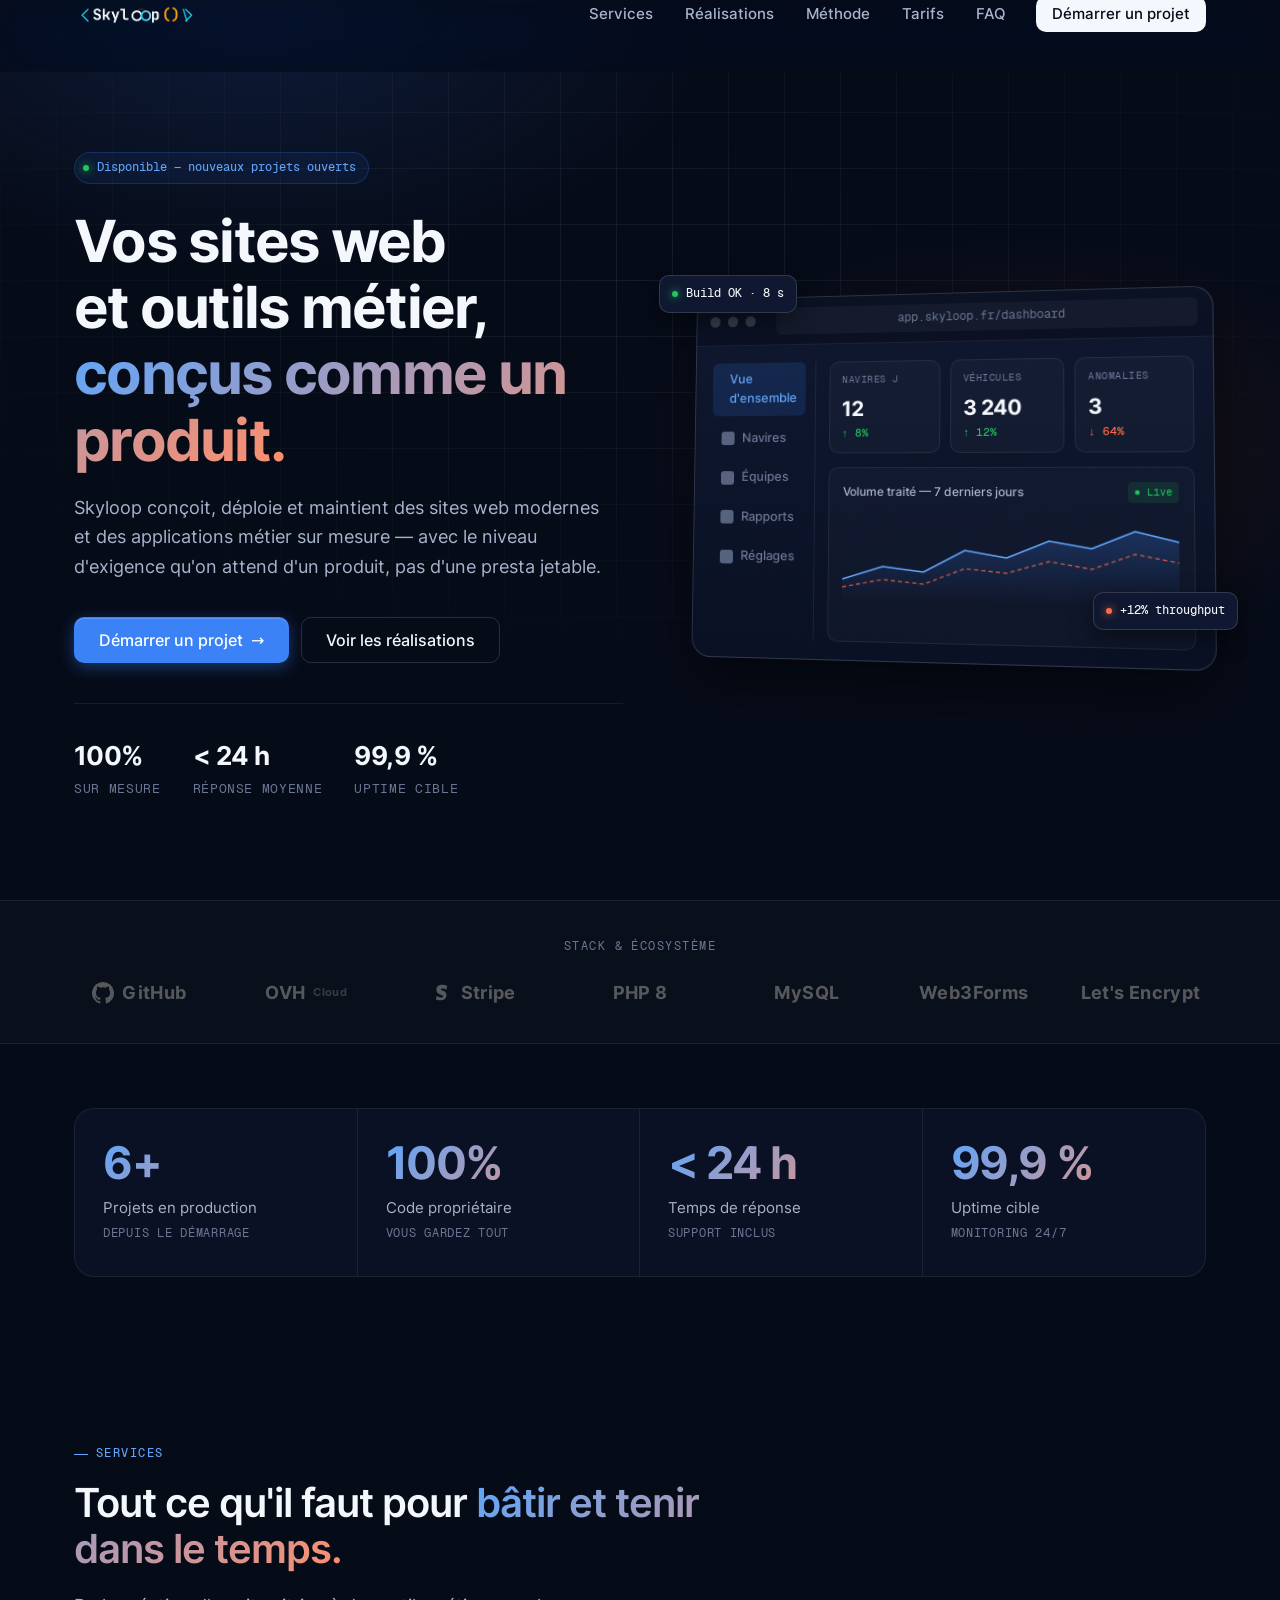
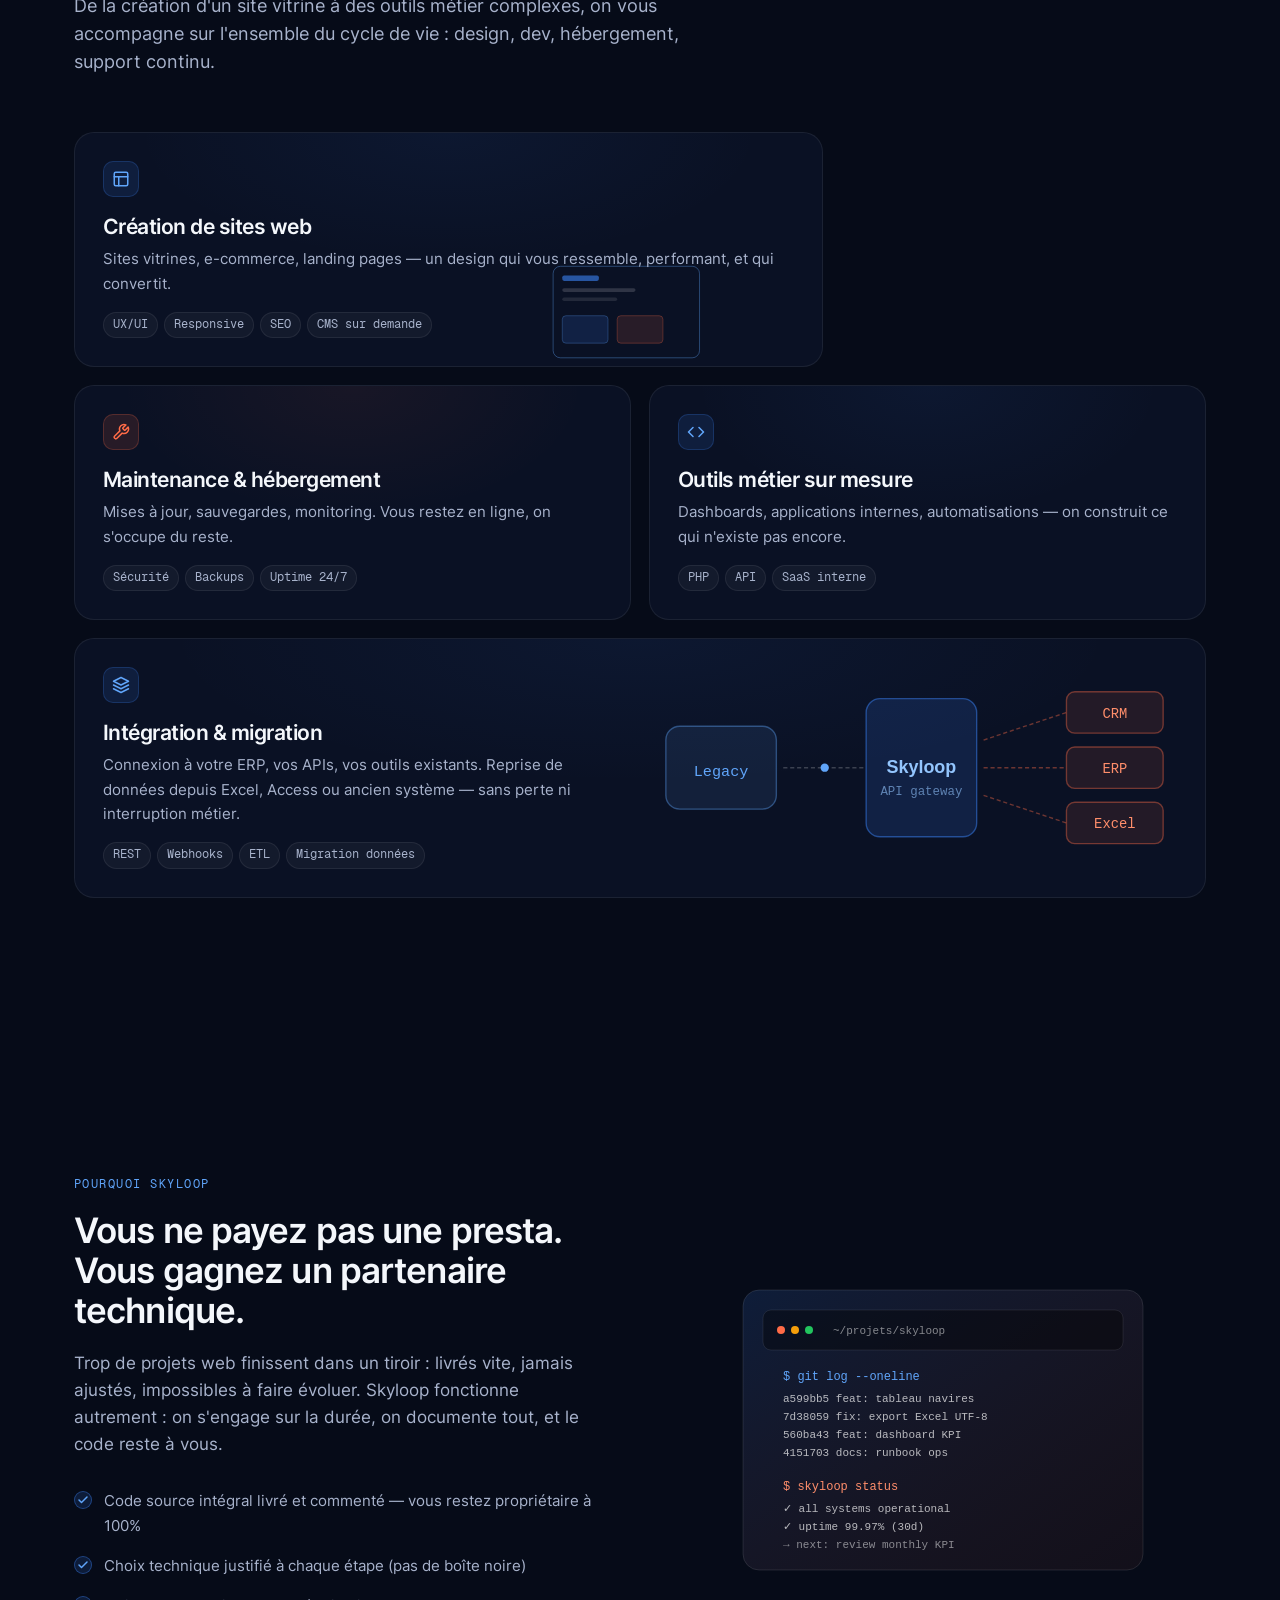
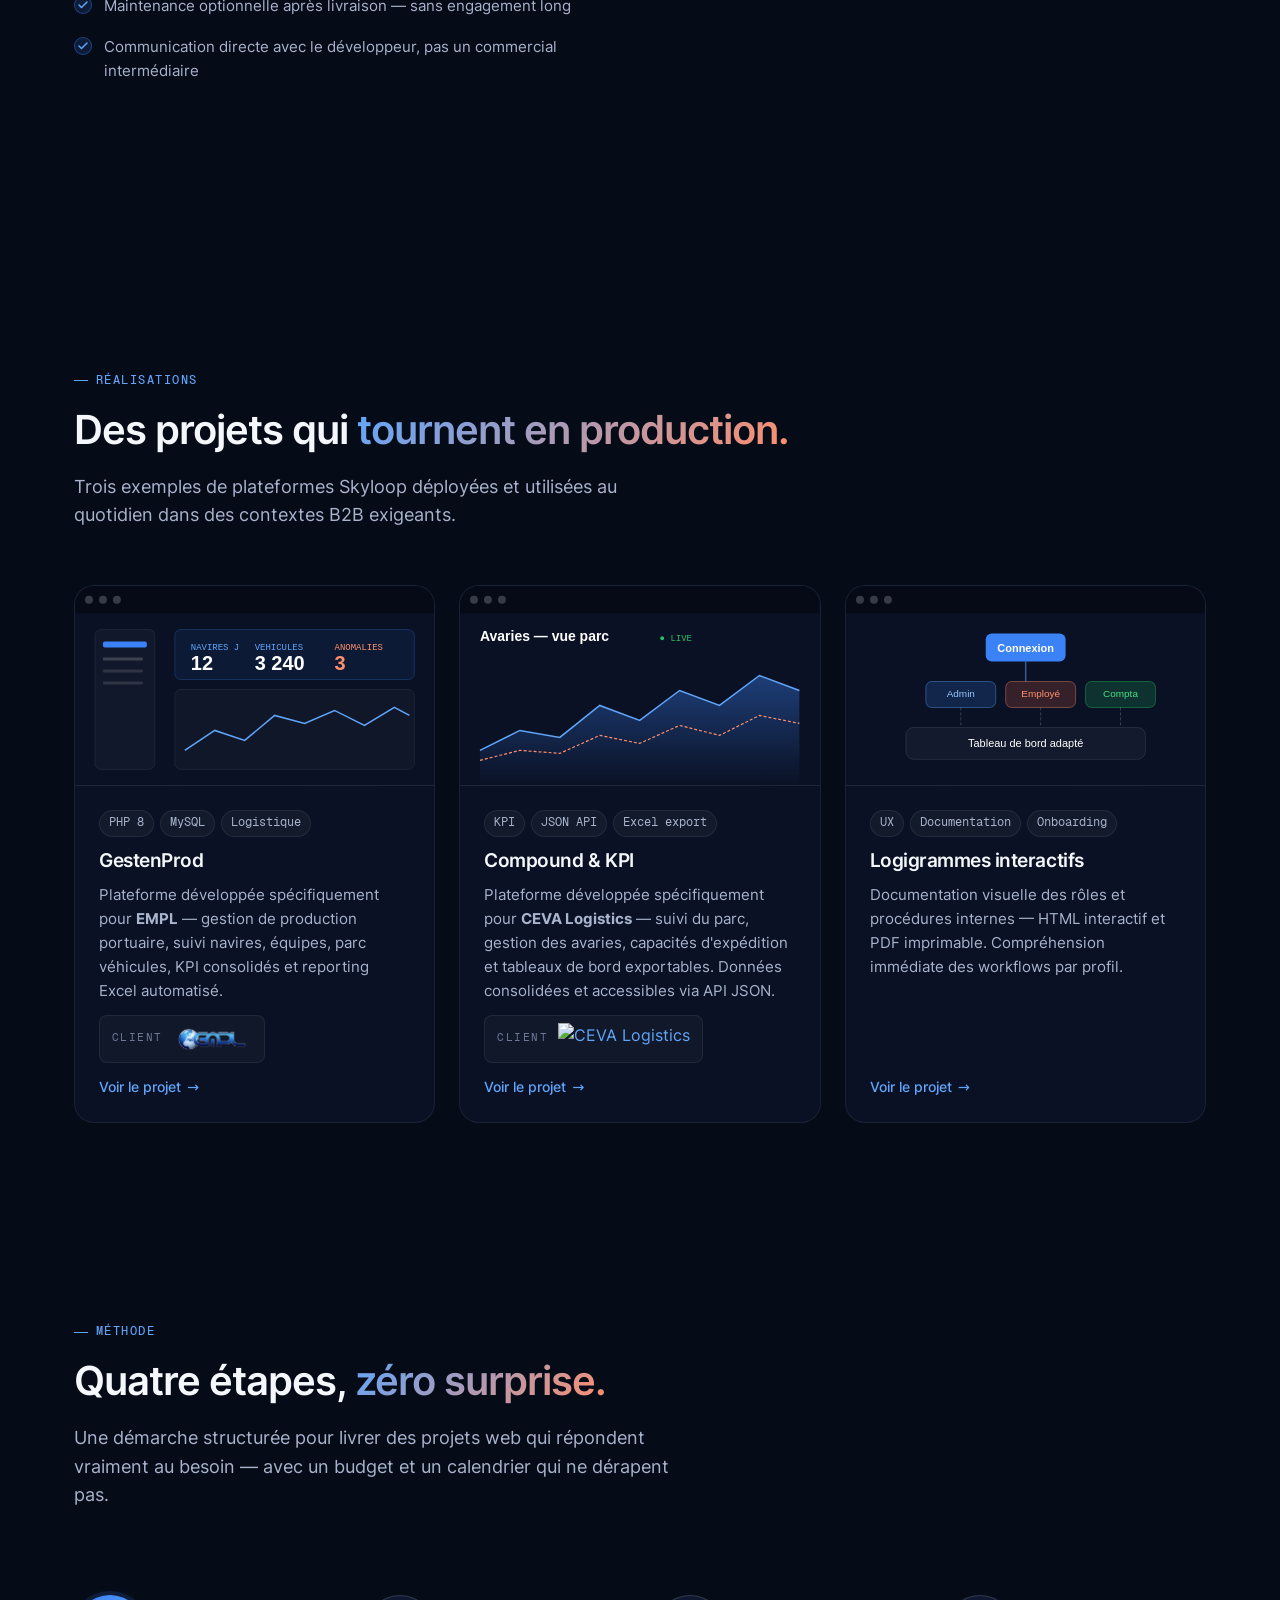
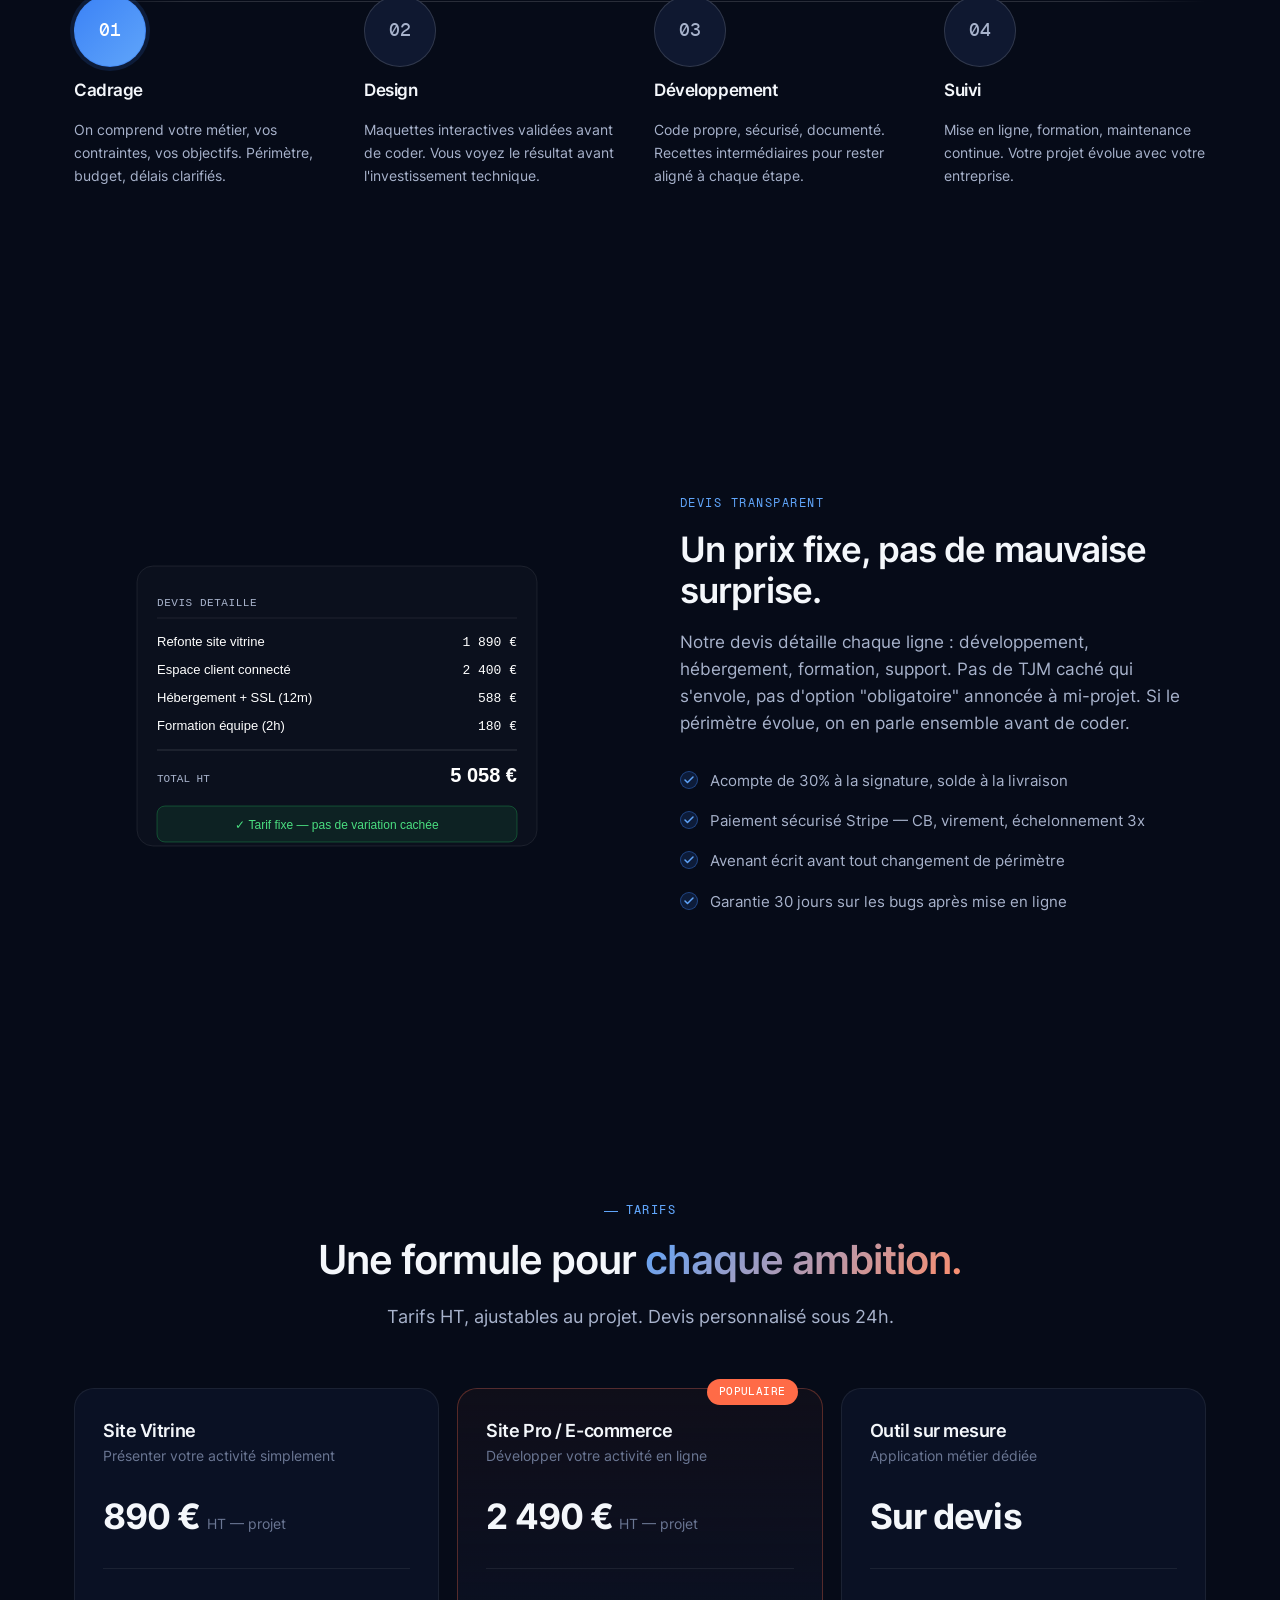
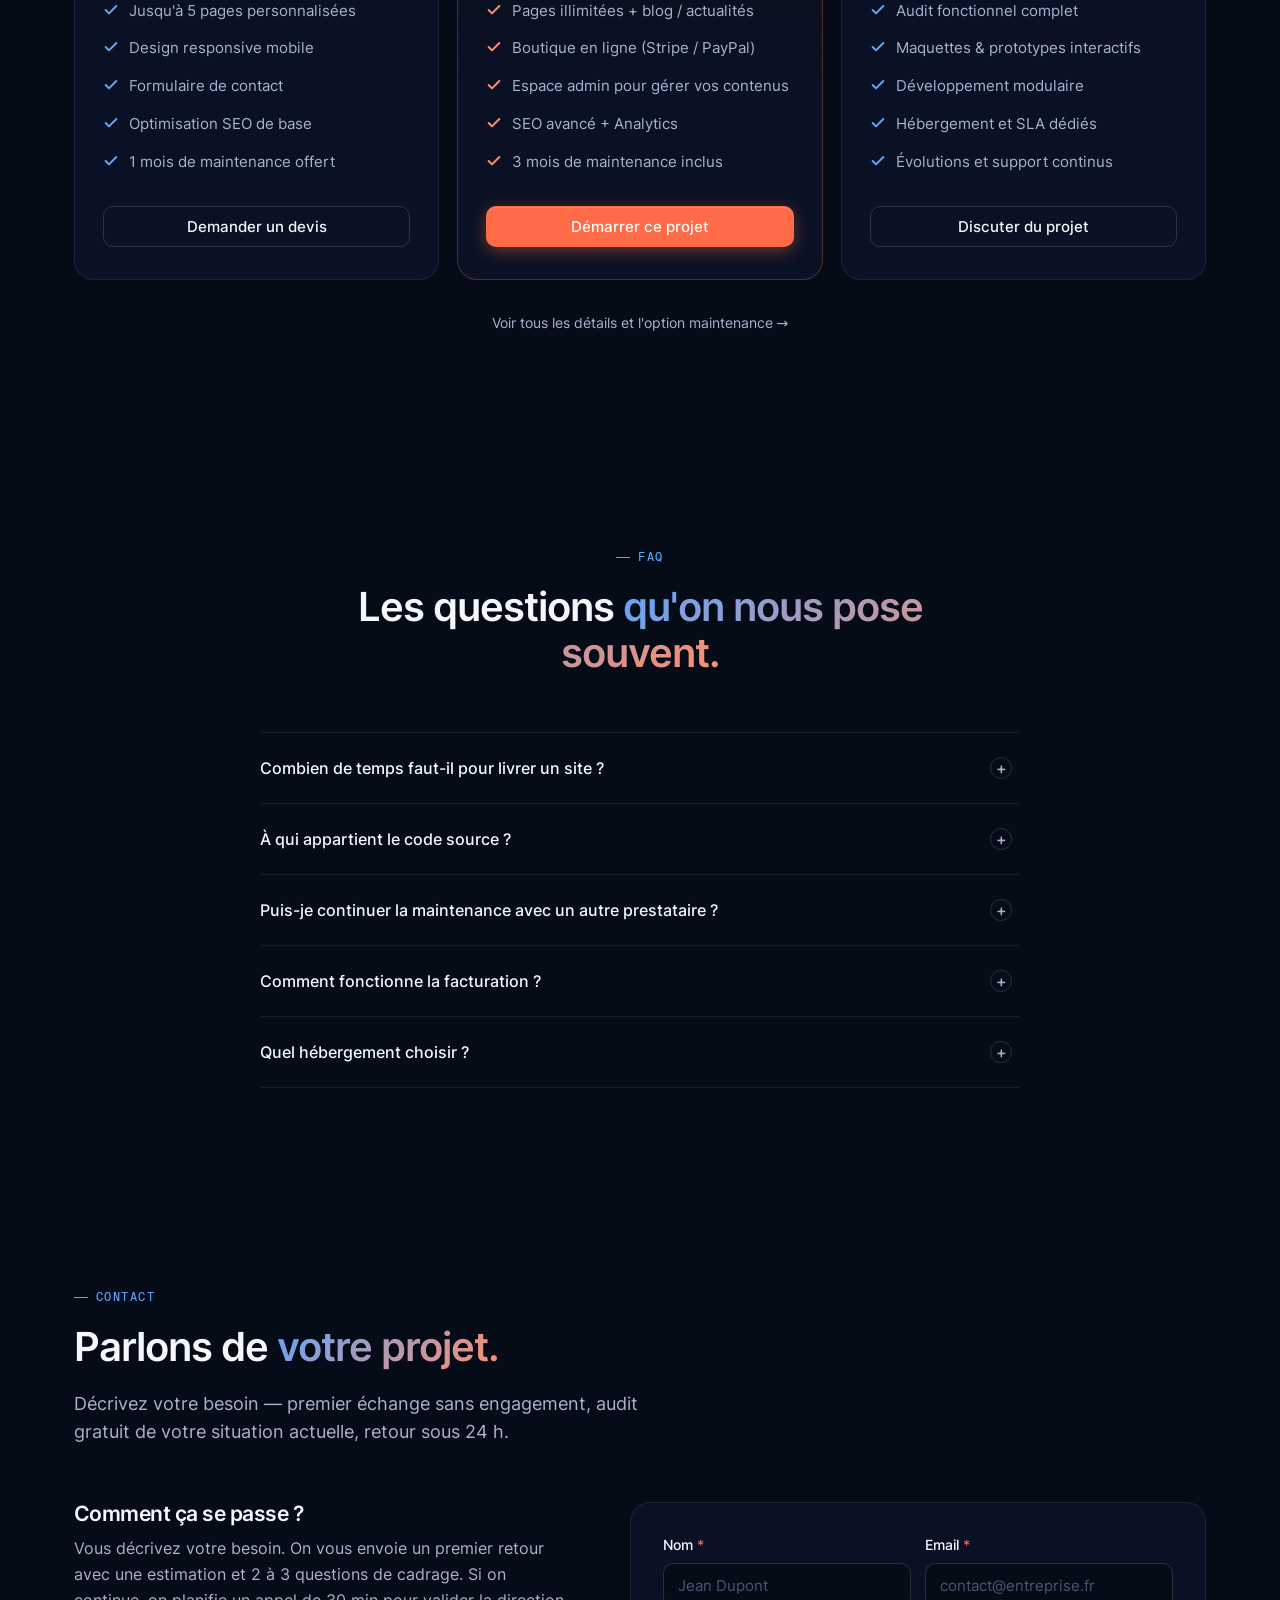
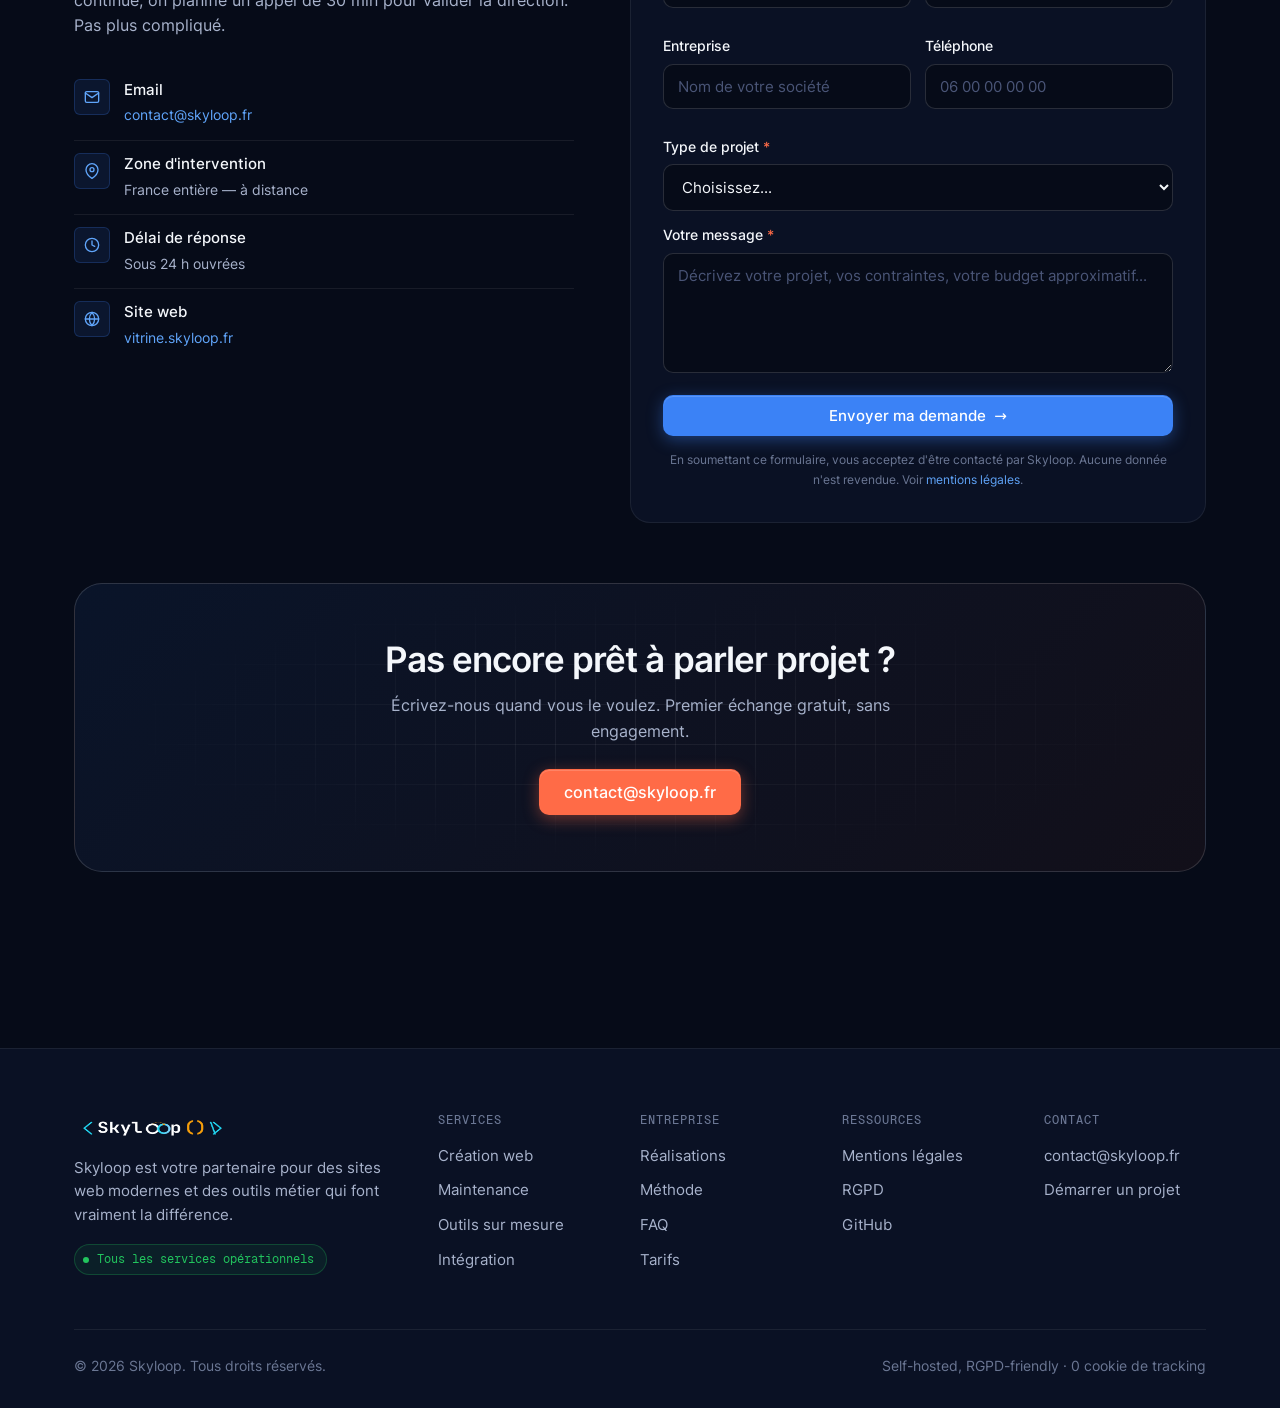
==== commit ca1285fa: "feat(realisations): mention CEVA Logistics comme client Compound & KPI Ajout du bloc client (logo + " ====
--- a/index.html
+++ b/index.html
@@ -510,7 +510,11 @@
                 <span class="work__tag">Excel export</span>
               </div>
               <h3>Compound & KPI</h3>
-              <p>Suivi du parc, gestion des avaries, capacités d'expédition et tableaux de bord exportables. Données consolidées et accessibles via API JSON.</p>
+              <p>Plateforme développée spécifiquement pour <strong>CEVA Logistics</strong> — suivi du parc, gestion des avaries, capacités d'expédition et tableaux de bord exportables. Données consolidées et accessibles via API JSON.</p>
+              <a href="https://www.cevalogistics.com" target="_blank" rel="noopener noreferrer" class="work__client" aria-label="Visiter le site CEVA Logistics">
+                <span class="work__client-label">Client</span>
+                <img src="assets/images/CEVA-Logo.avif" alt="CEVA Logistics" class="work__client-logo" loading="lazy">
+              </a>
               <a href="realisations.html#compound" class="work__link">Voir le projet</a>
             </div>
           </article>
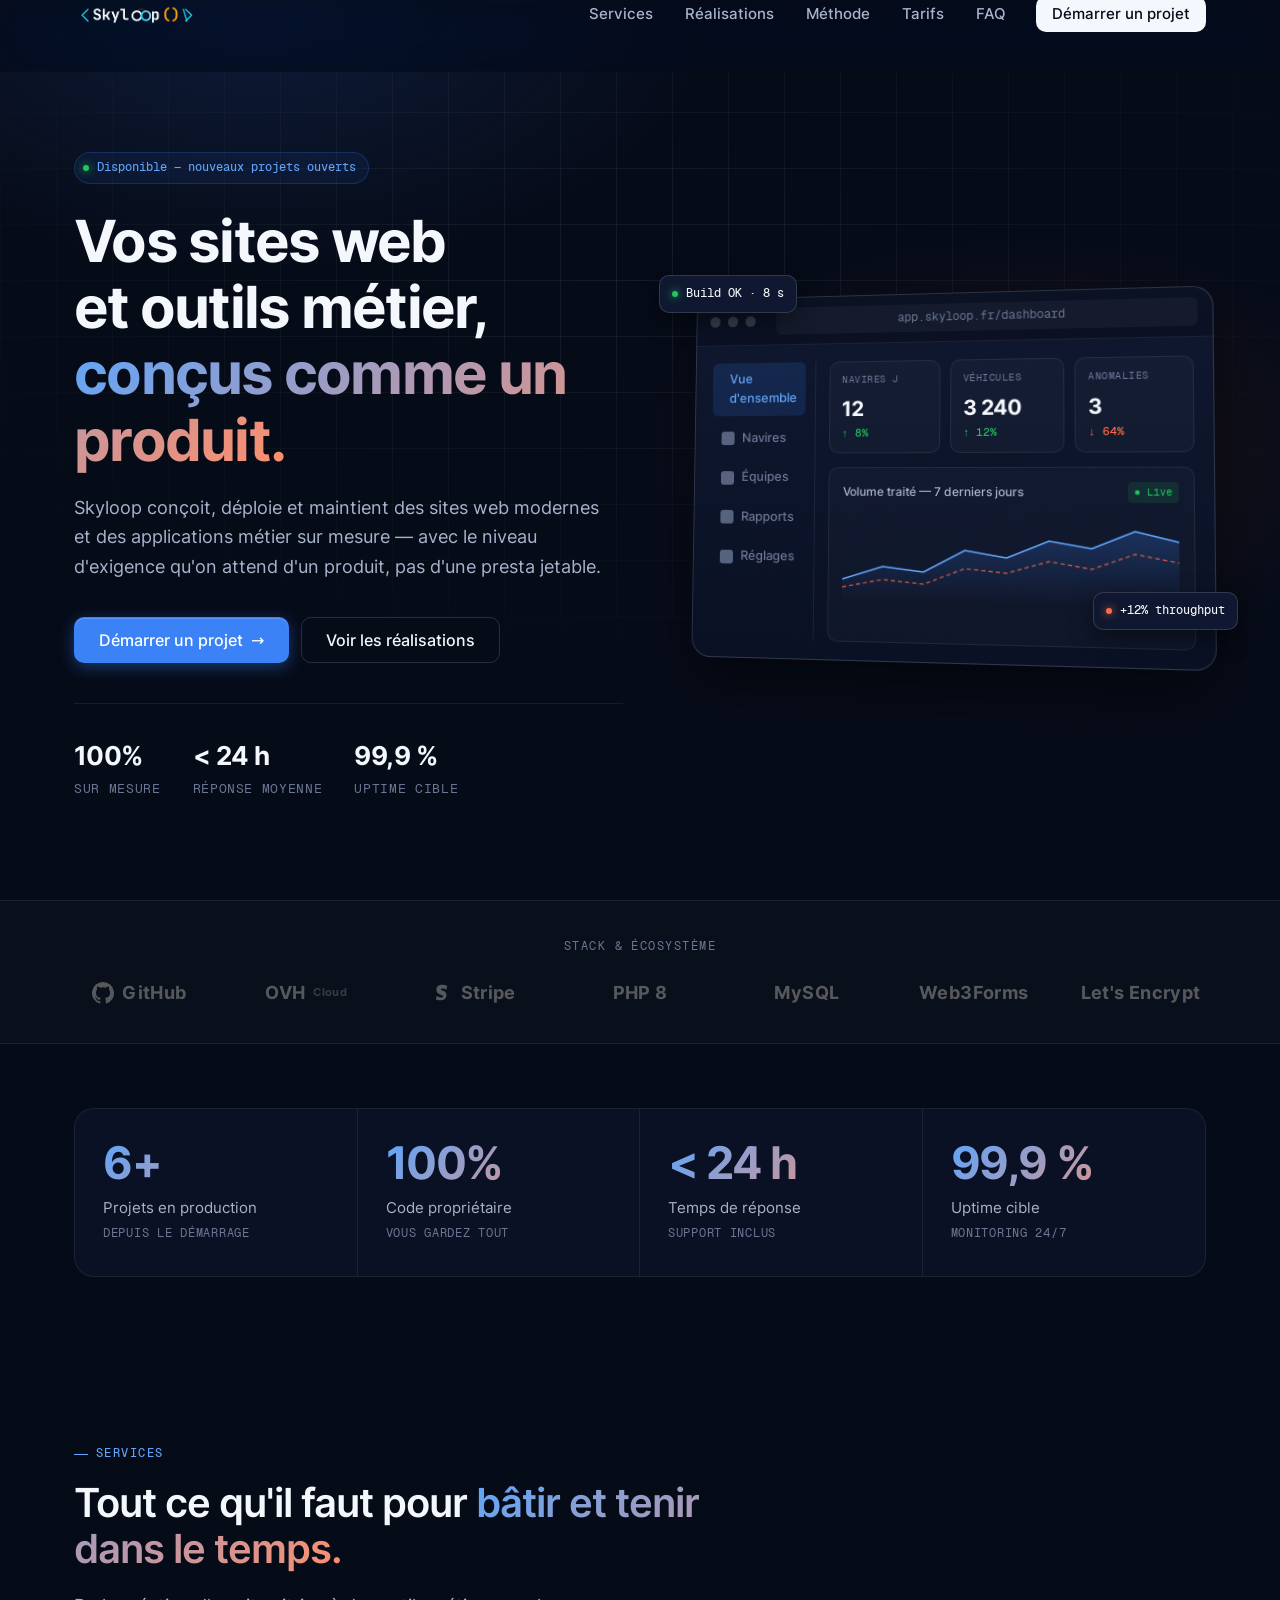
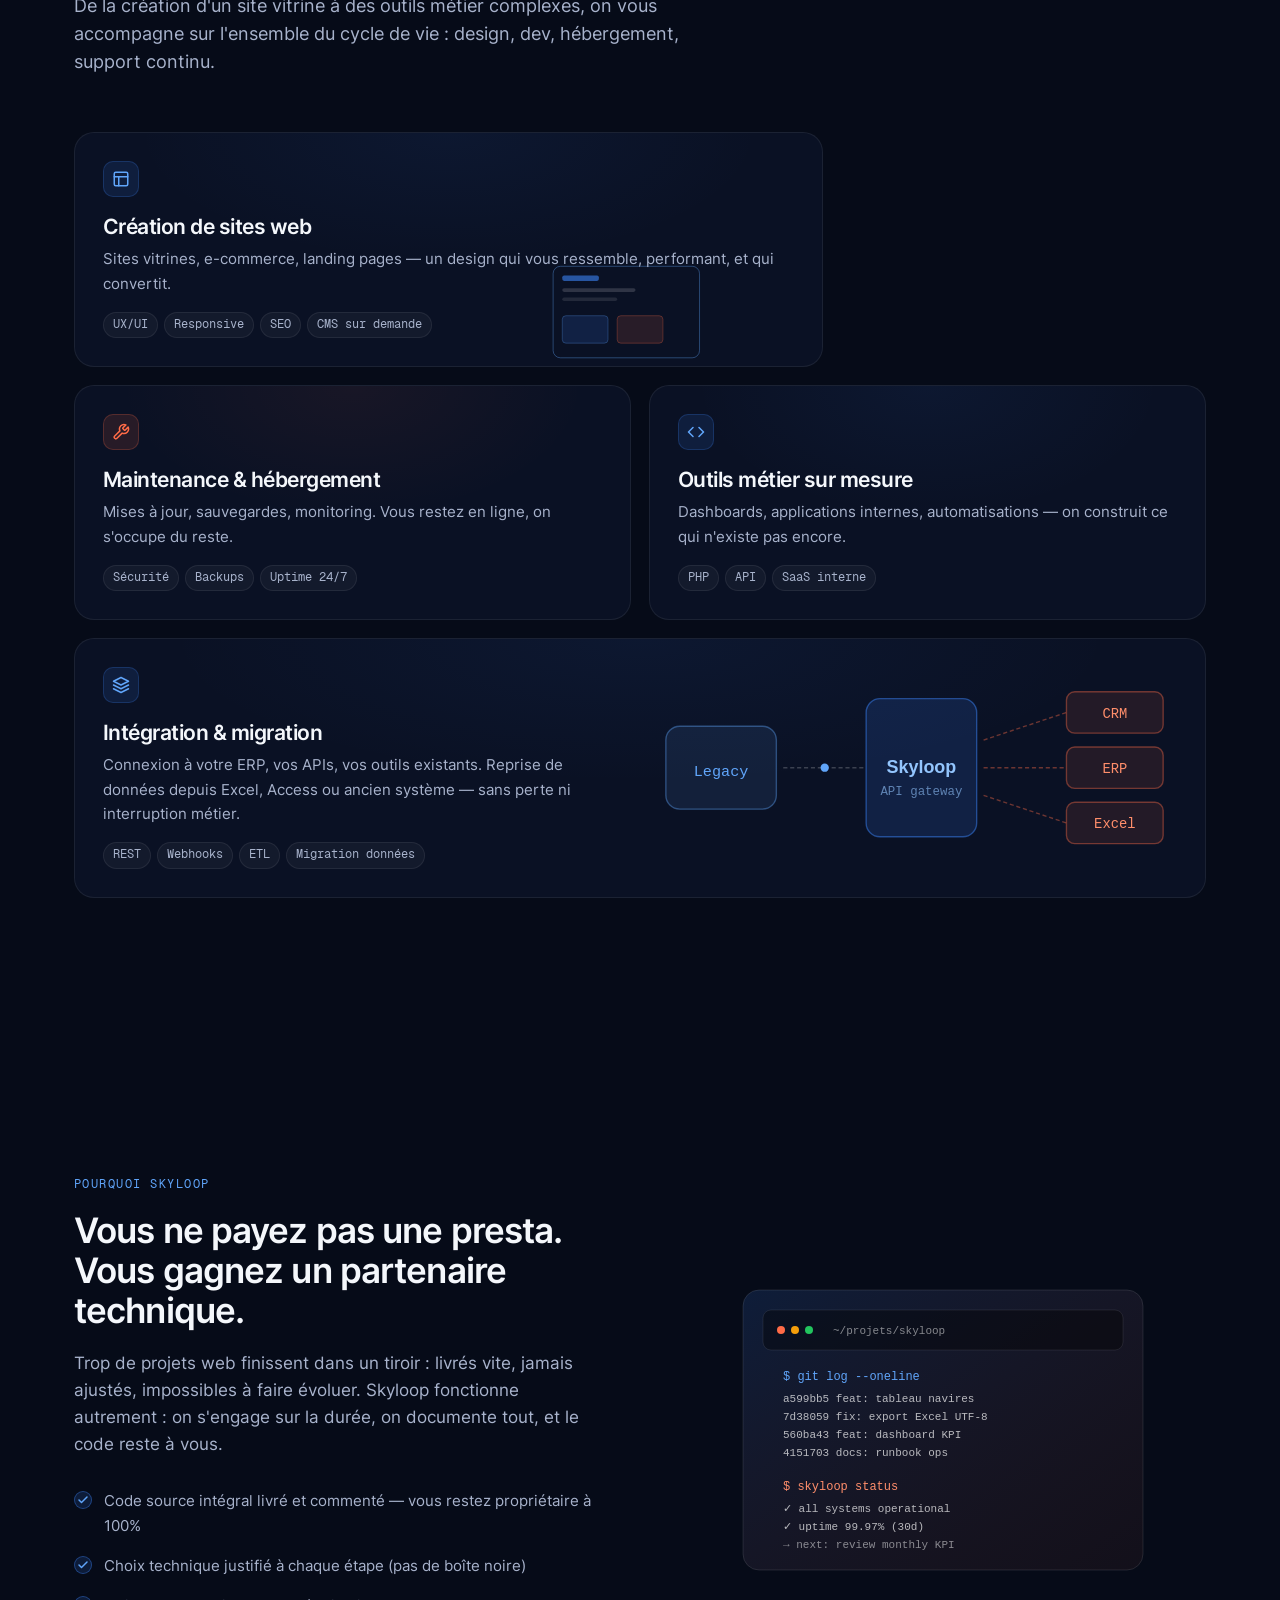
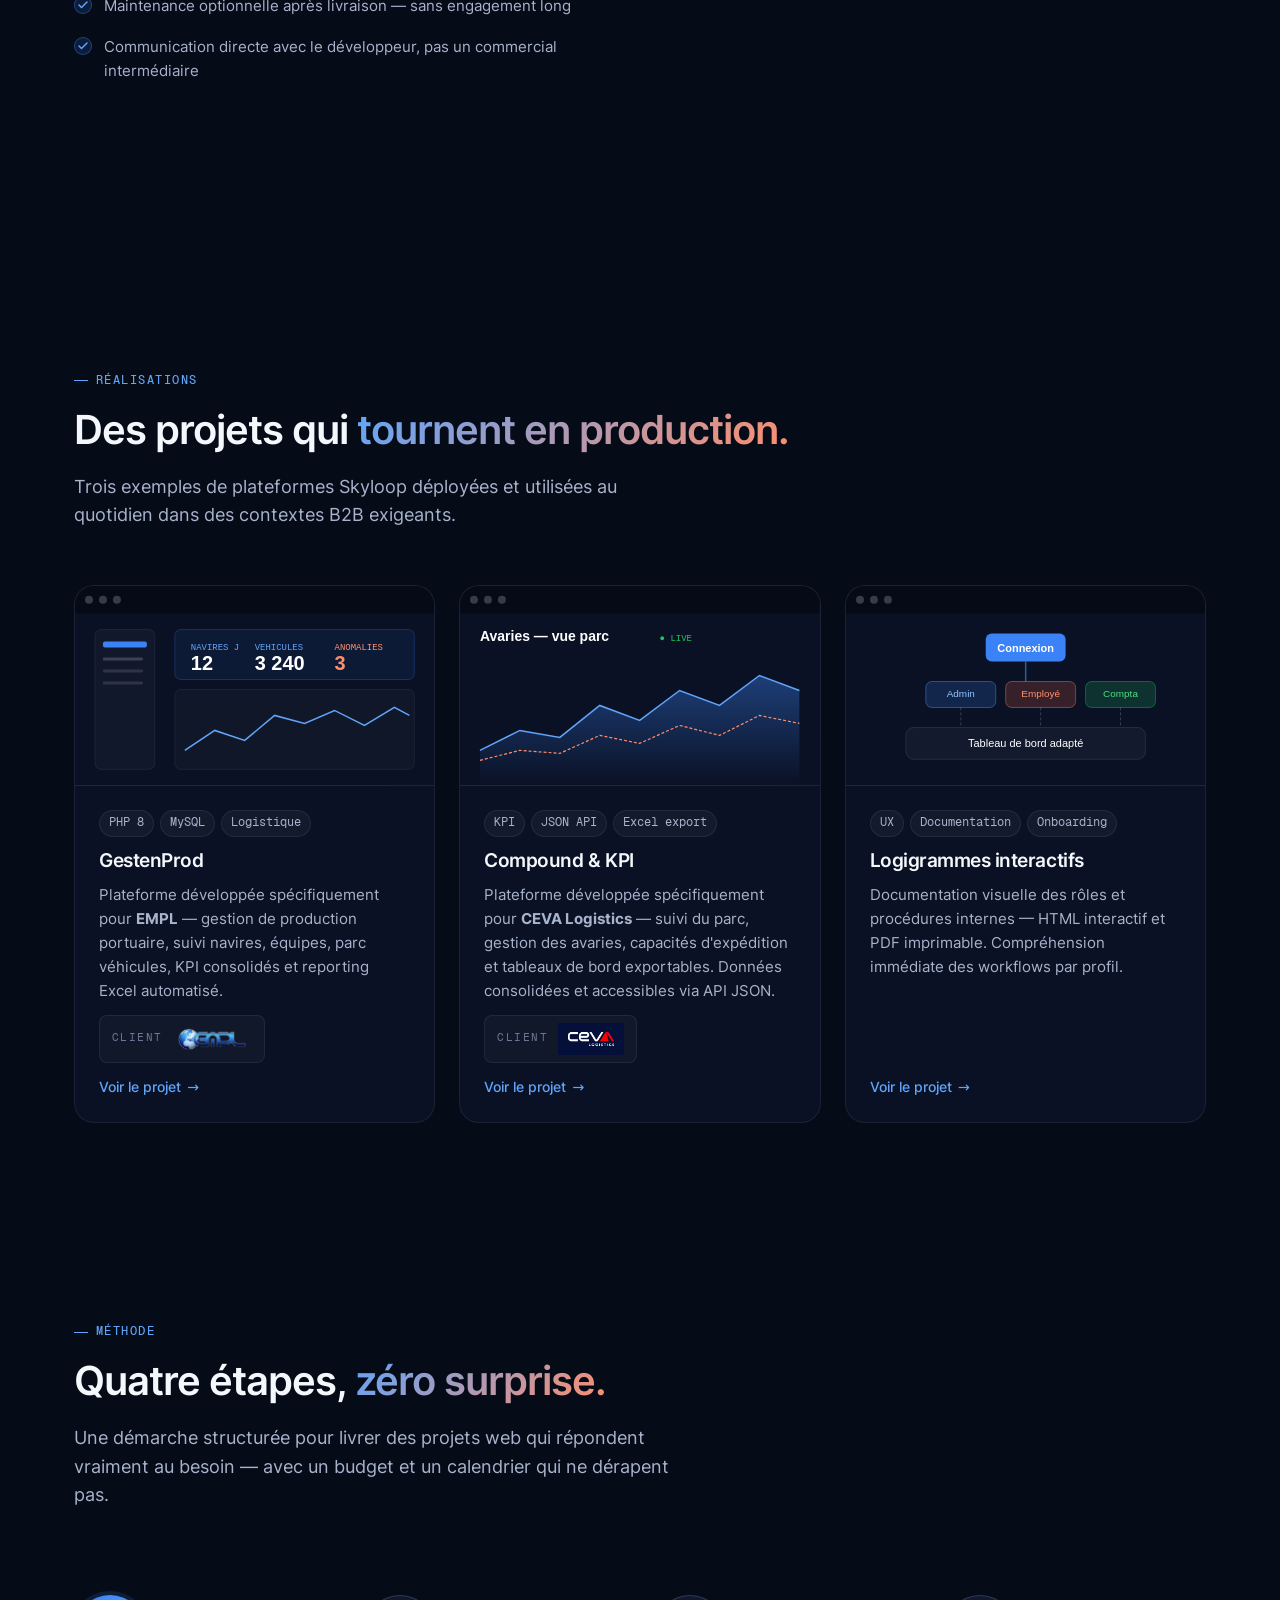
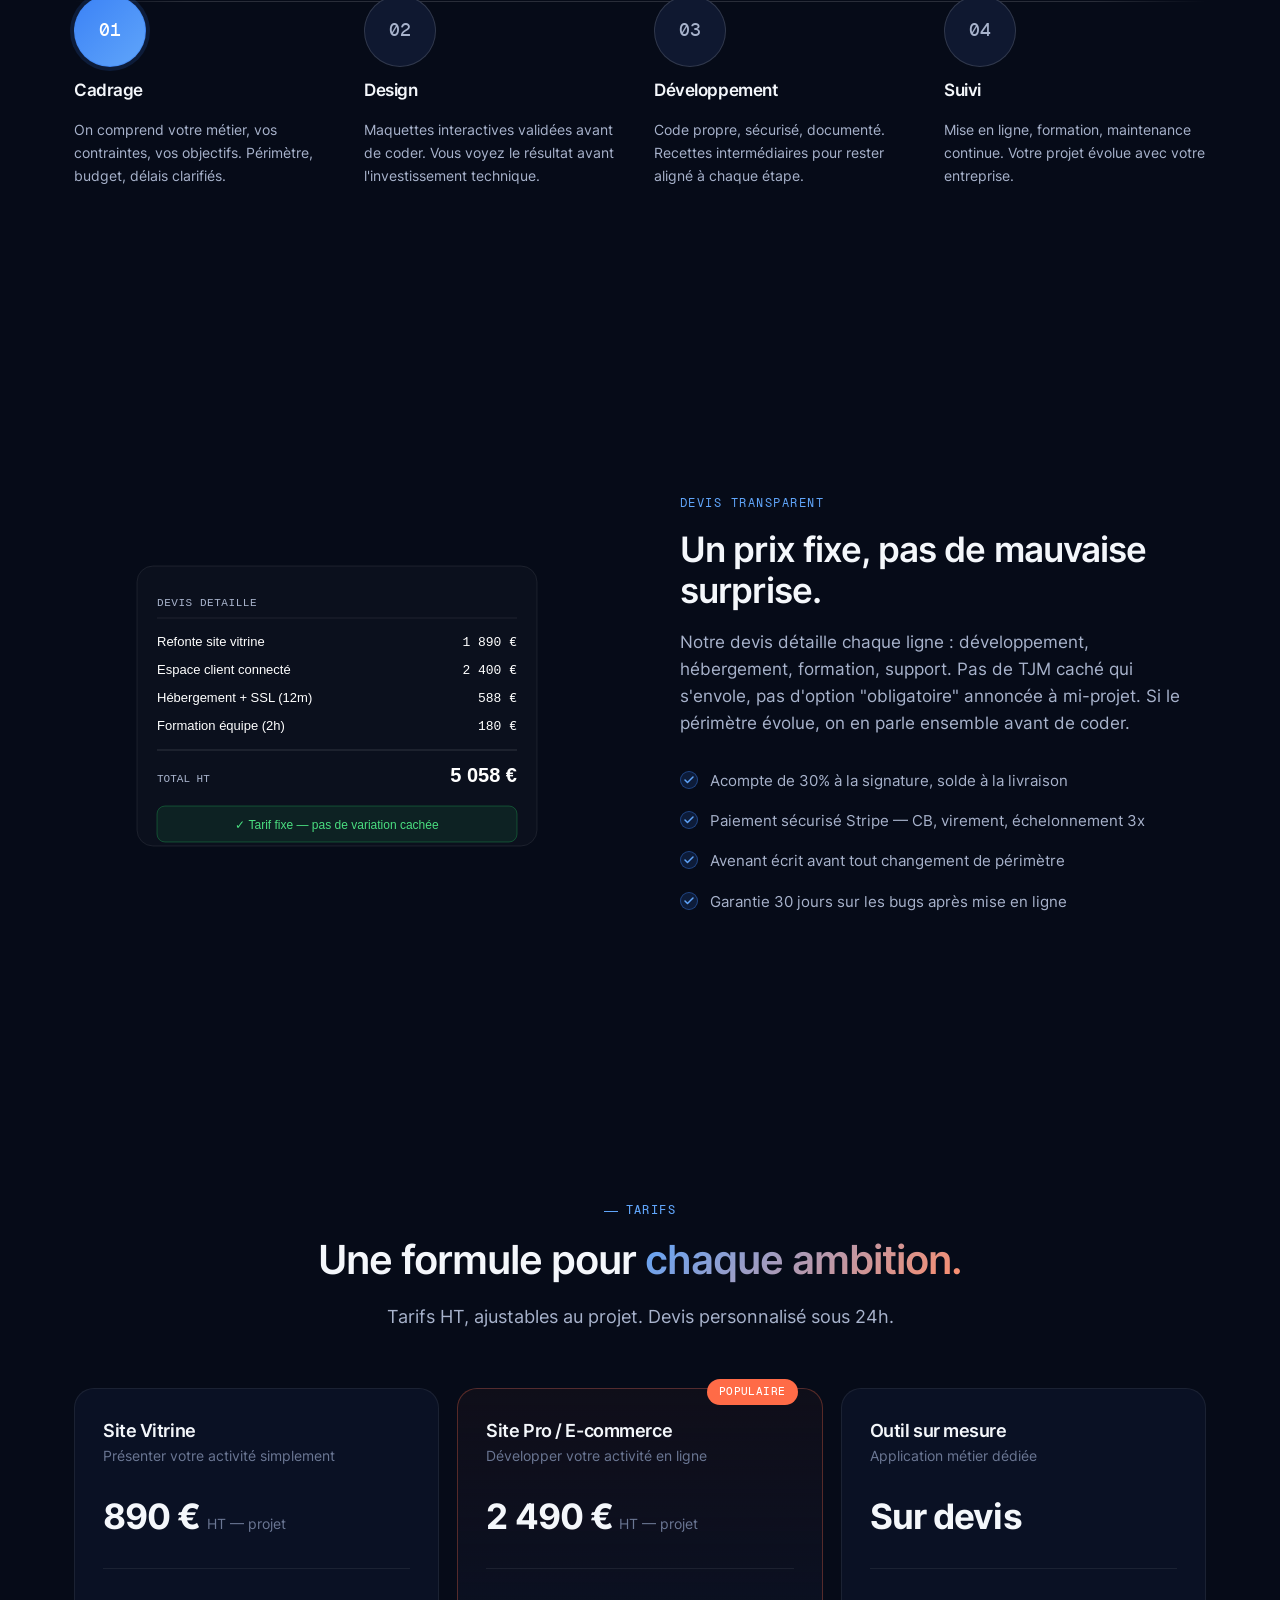
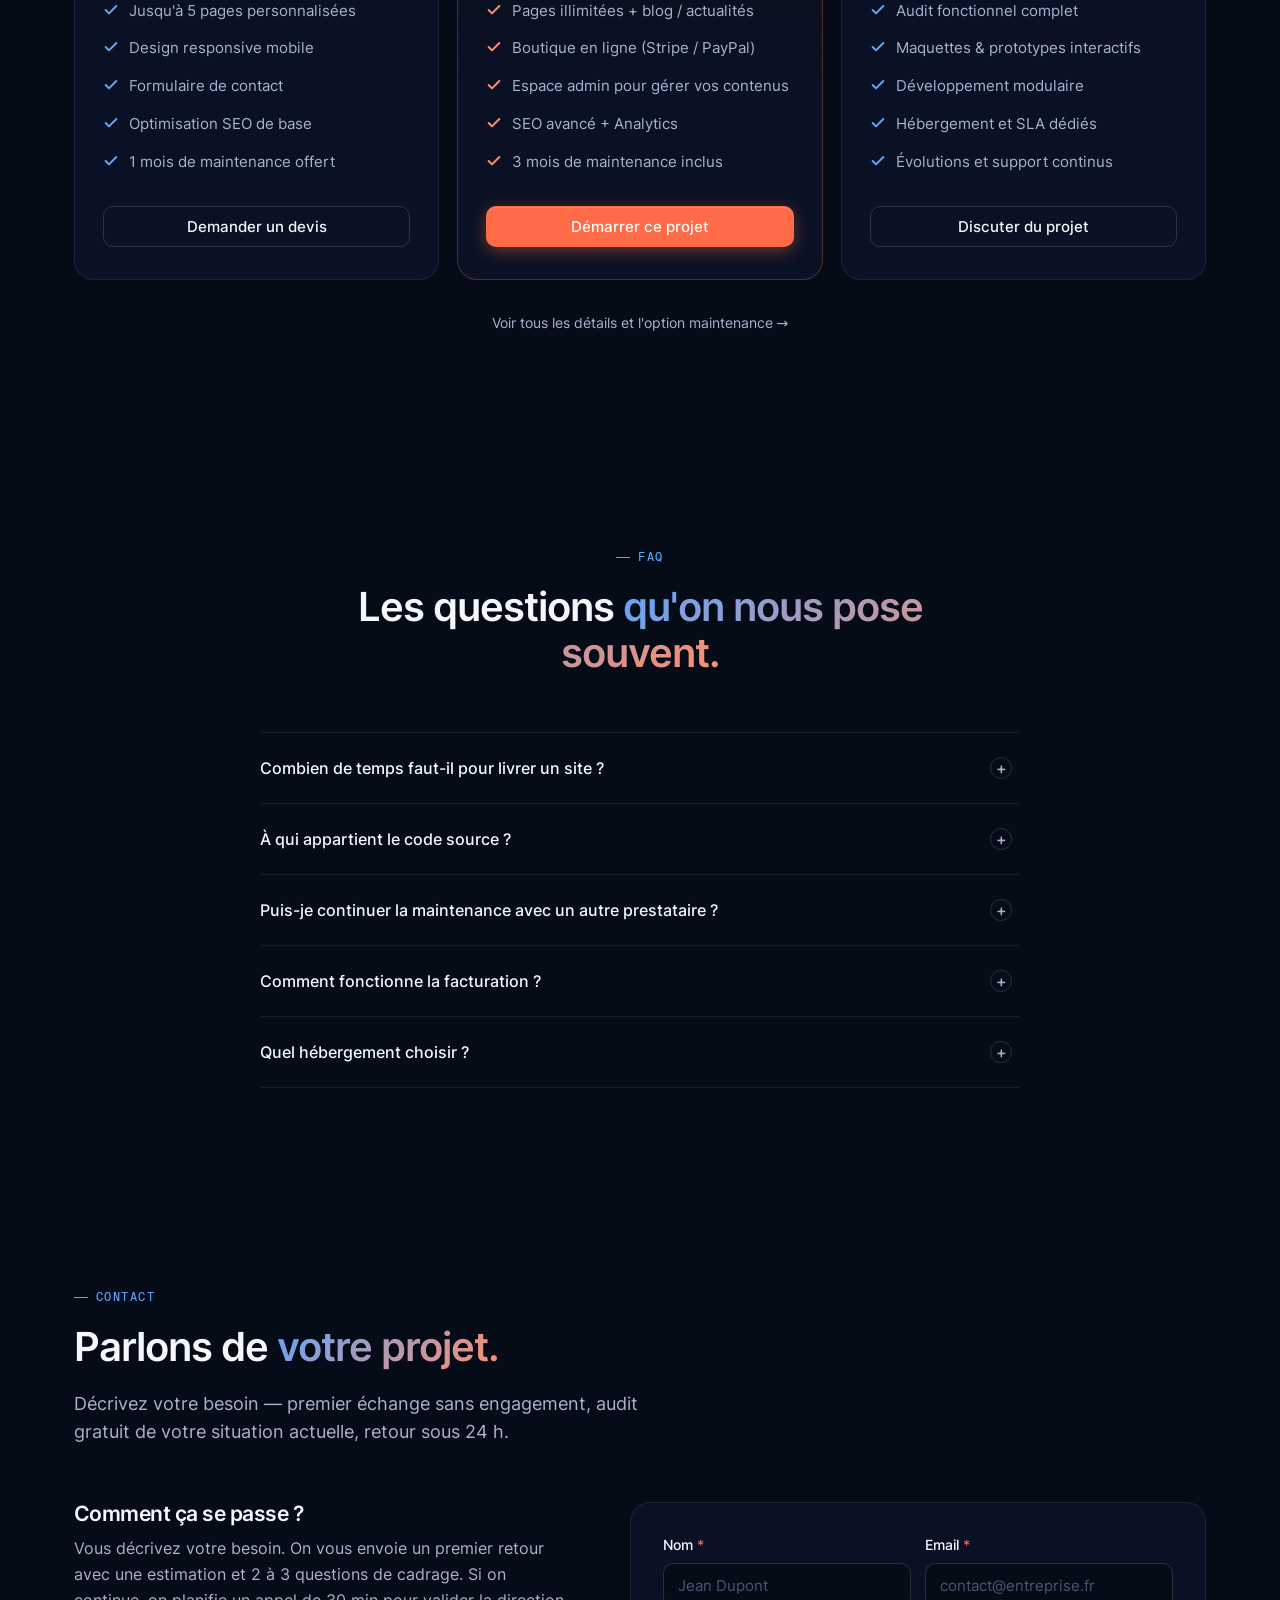
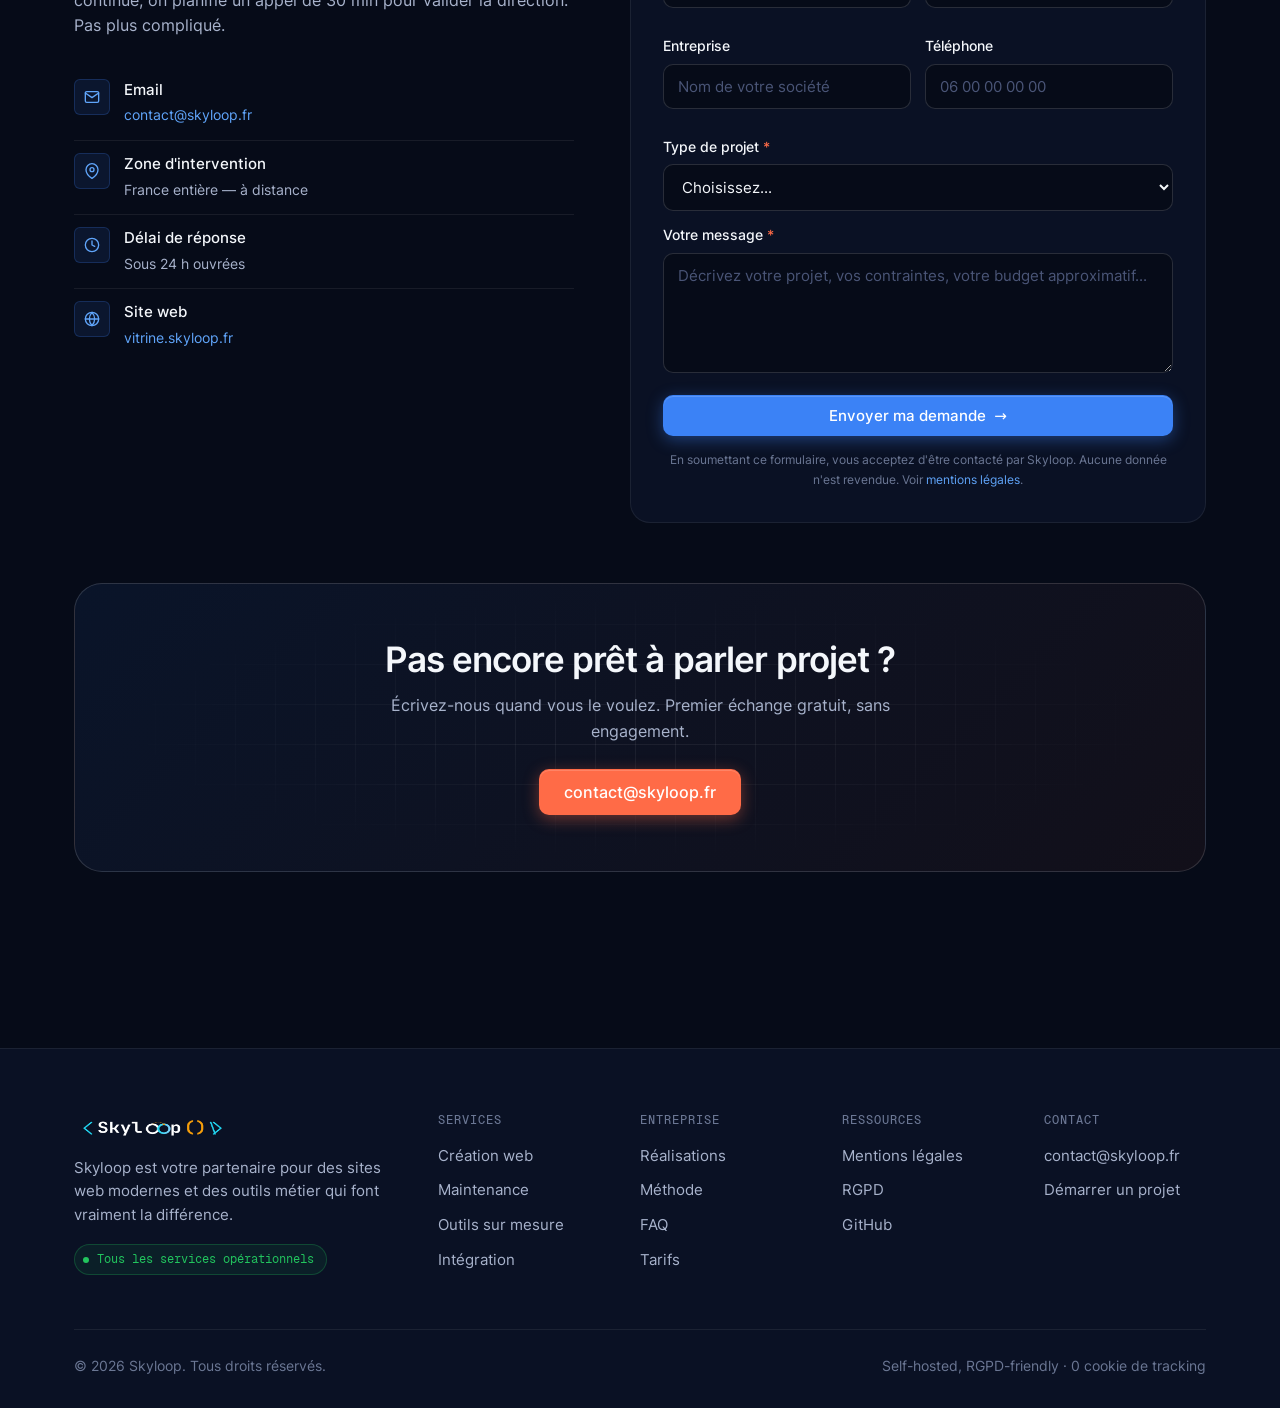
==== commit b92250a0: "fix(client): corrige le chemin du logo CEVA cassé en prod Co-Authored-By: Claude Opus 4.7 (1M contex" ====
--- a/index.html
+++ b/index.html
@@ -513,7 +513,7 @@
               <p>Plateforme développée spécifiquement pour <strong>CEVA Logistics</strong> — suivi du parc, gestion des avaries, capacités d'expédition et tableaux de bord exportables. Données consolidées et accessibles via API JSON.</p>
               <a href="https://www.cevalogistics.com" target="_blank" rel="noopener noreferrer" class="work__client" aria-label="Visiter le site CEVA Logistics">
                 <span class="work__client-label">Client</span>
-                <img src="assets/images/CEVA-Logo.avif" alt="CEVA Logistics" class="work__client-logo" loading="lazy">
+                <img src="assets/images/CEVA_Logo_Blue.jpg" alt="CEVA Logistics" class="work__client-logo" loading="lazy">
               </a>
               <a href="realisations.html#compound" class="work__link">Voir le projet</a>
             </div>
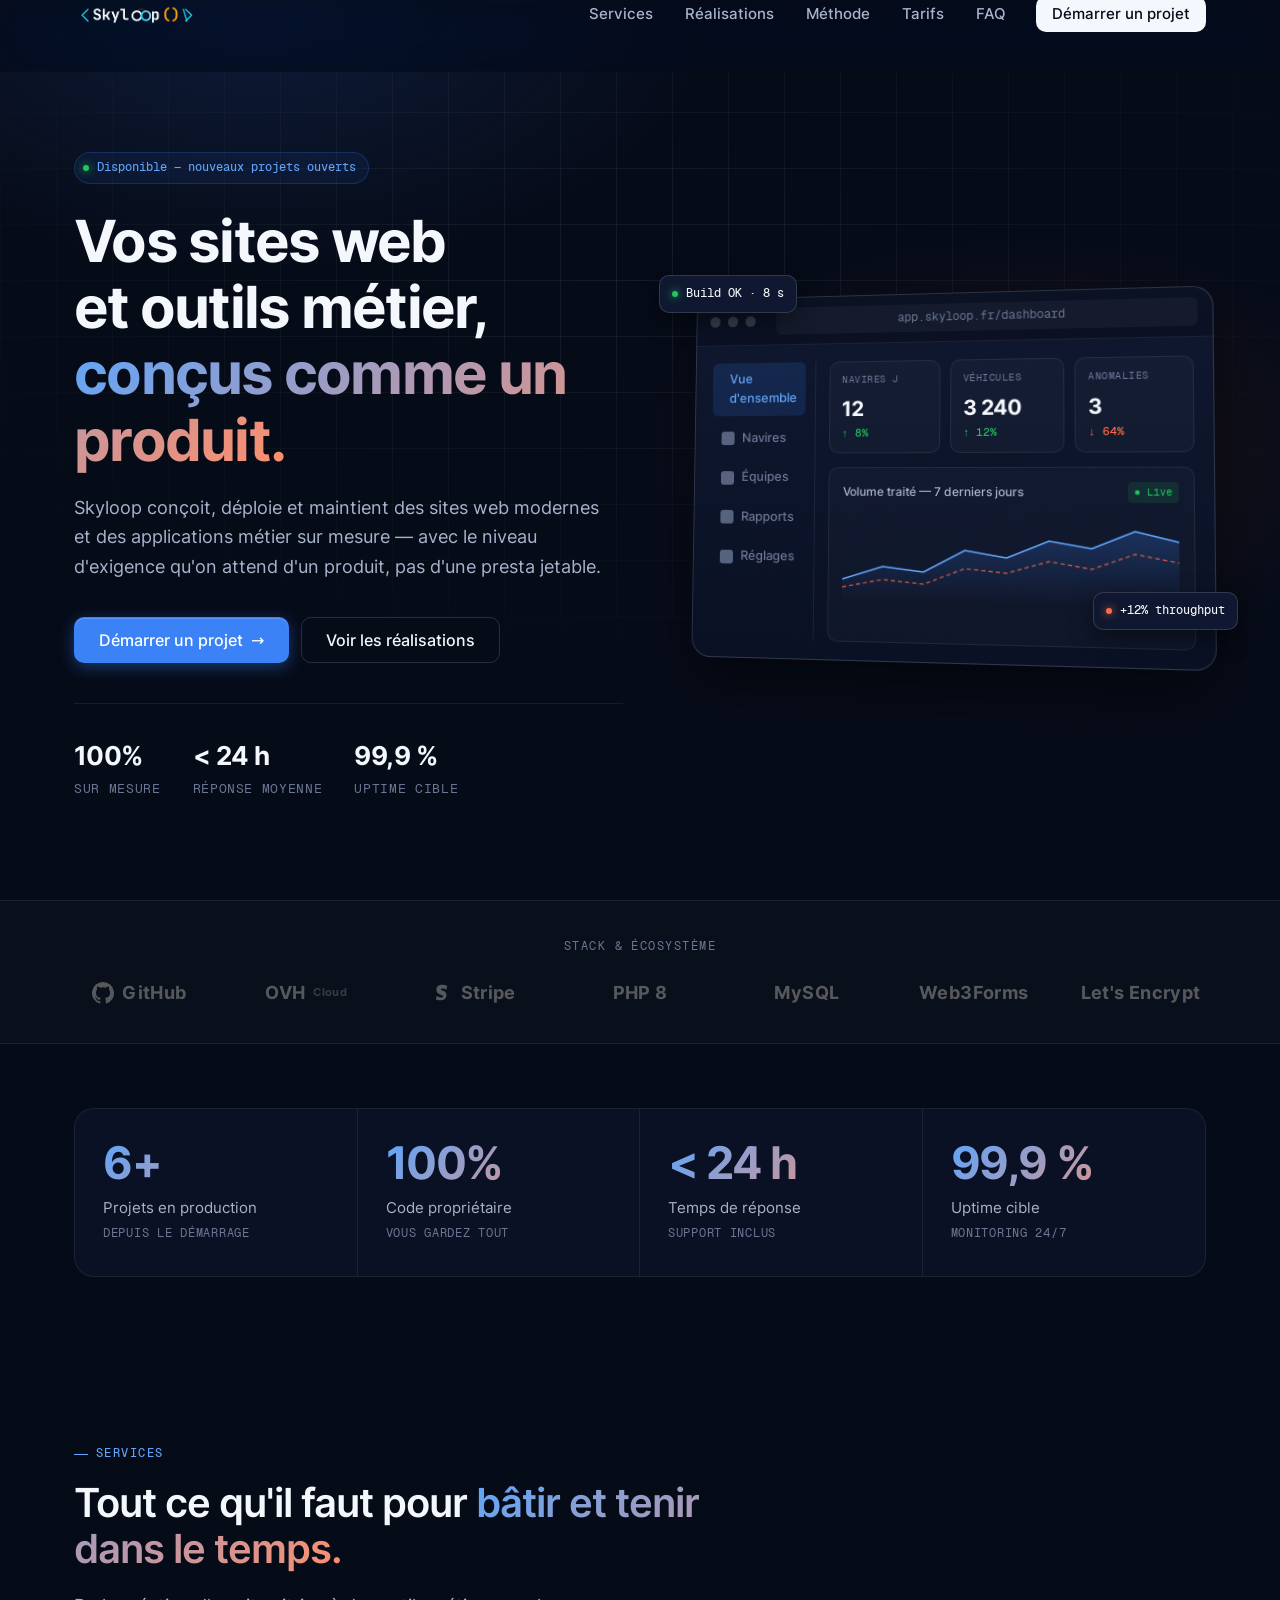
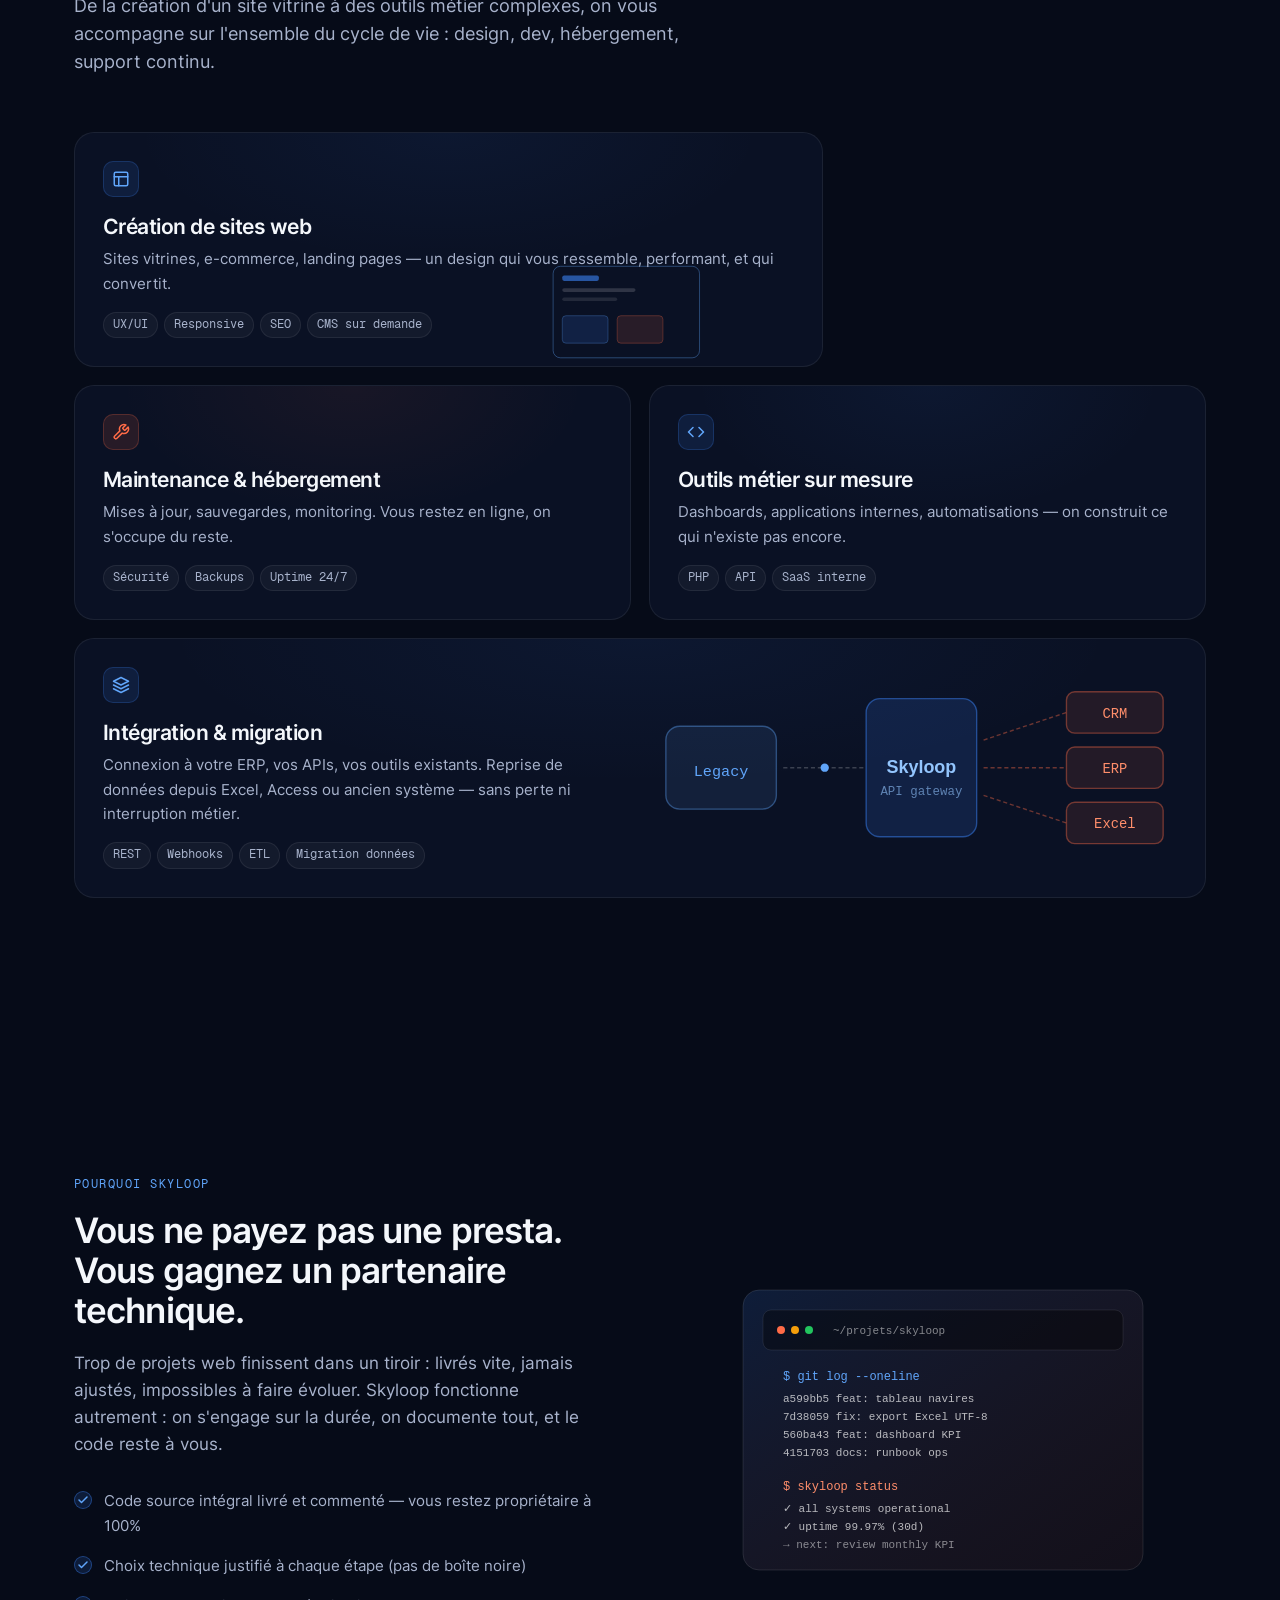
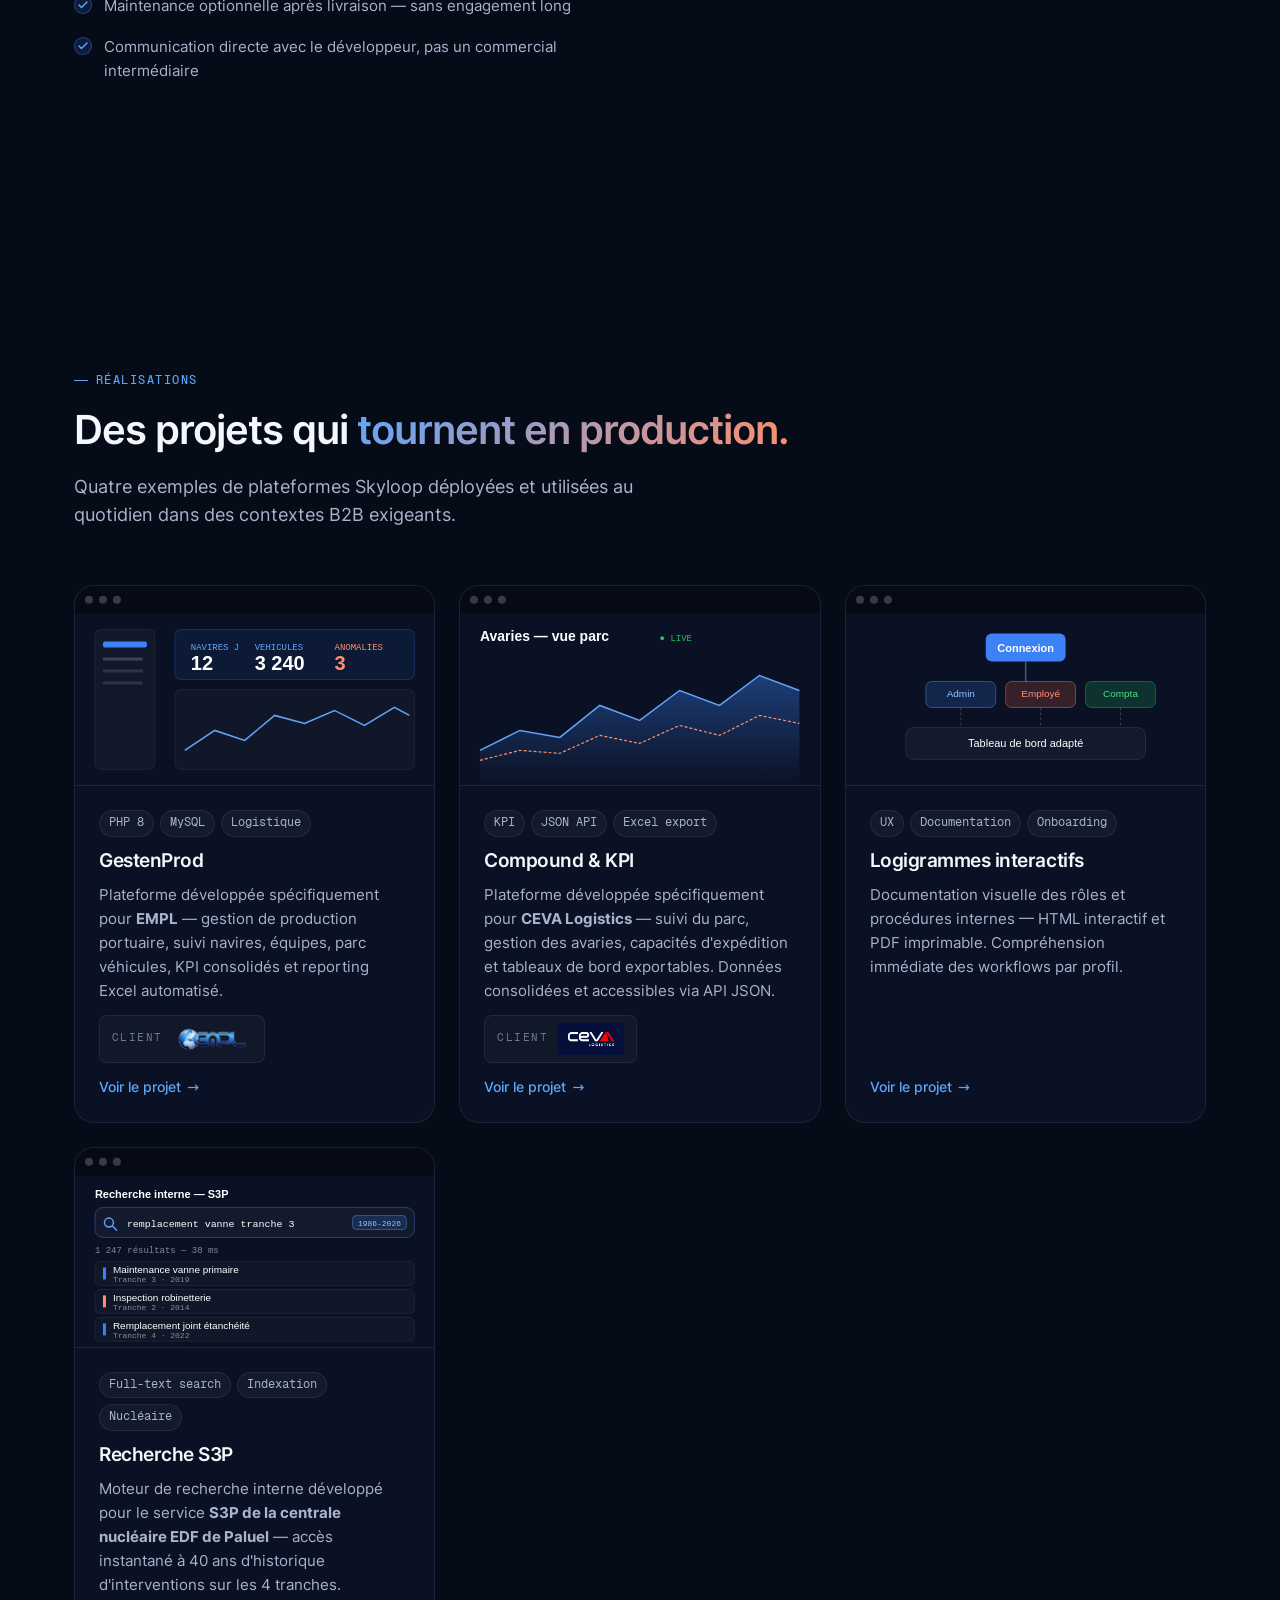
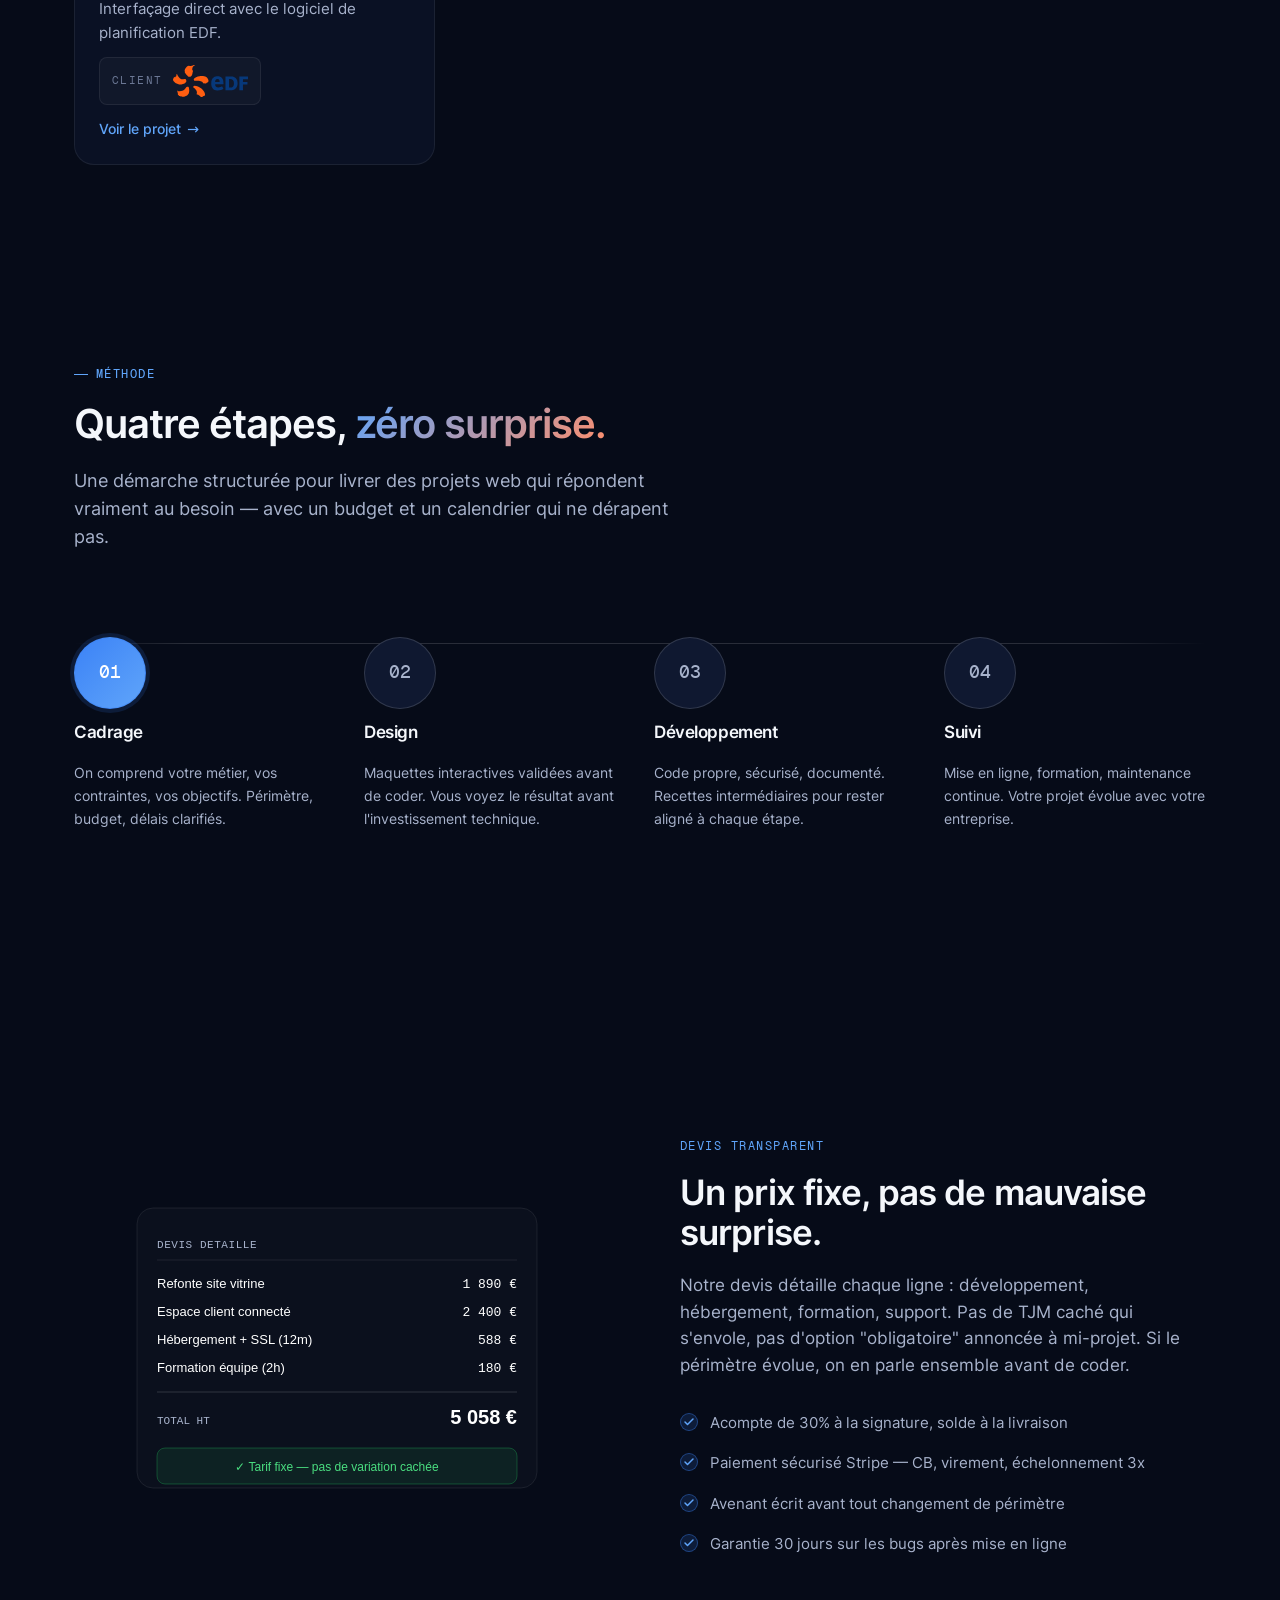
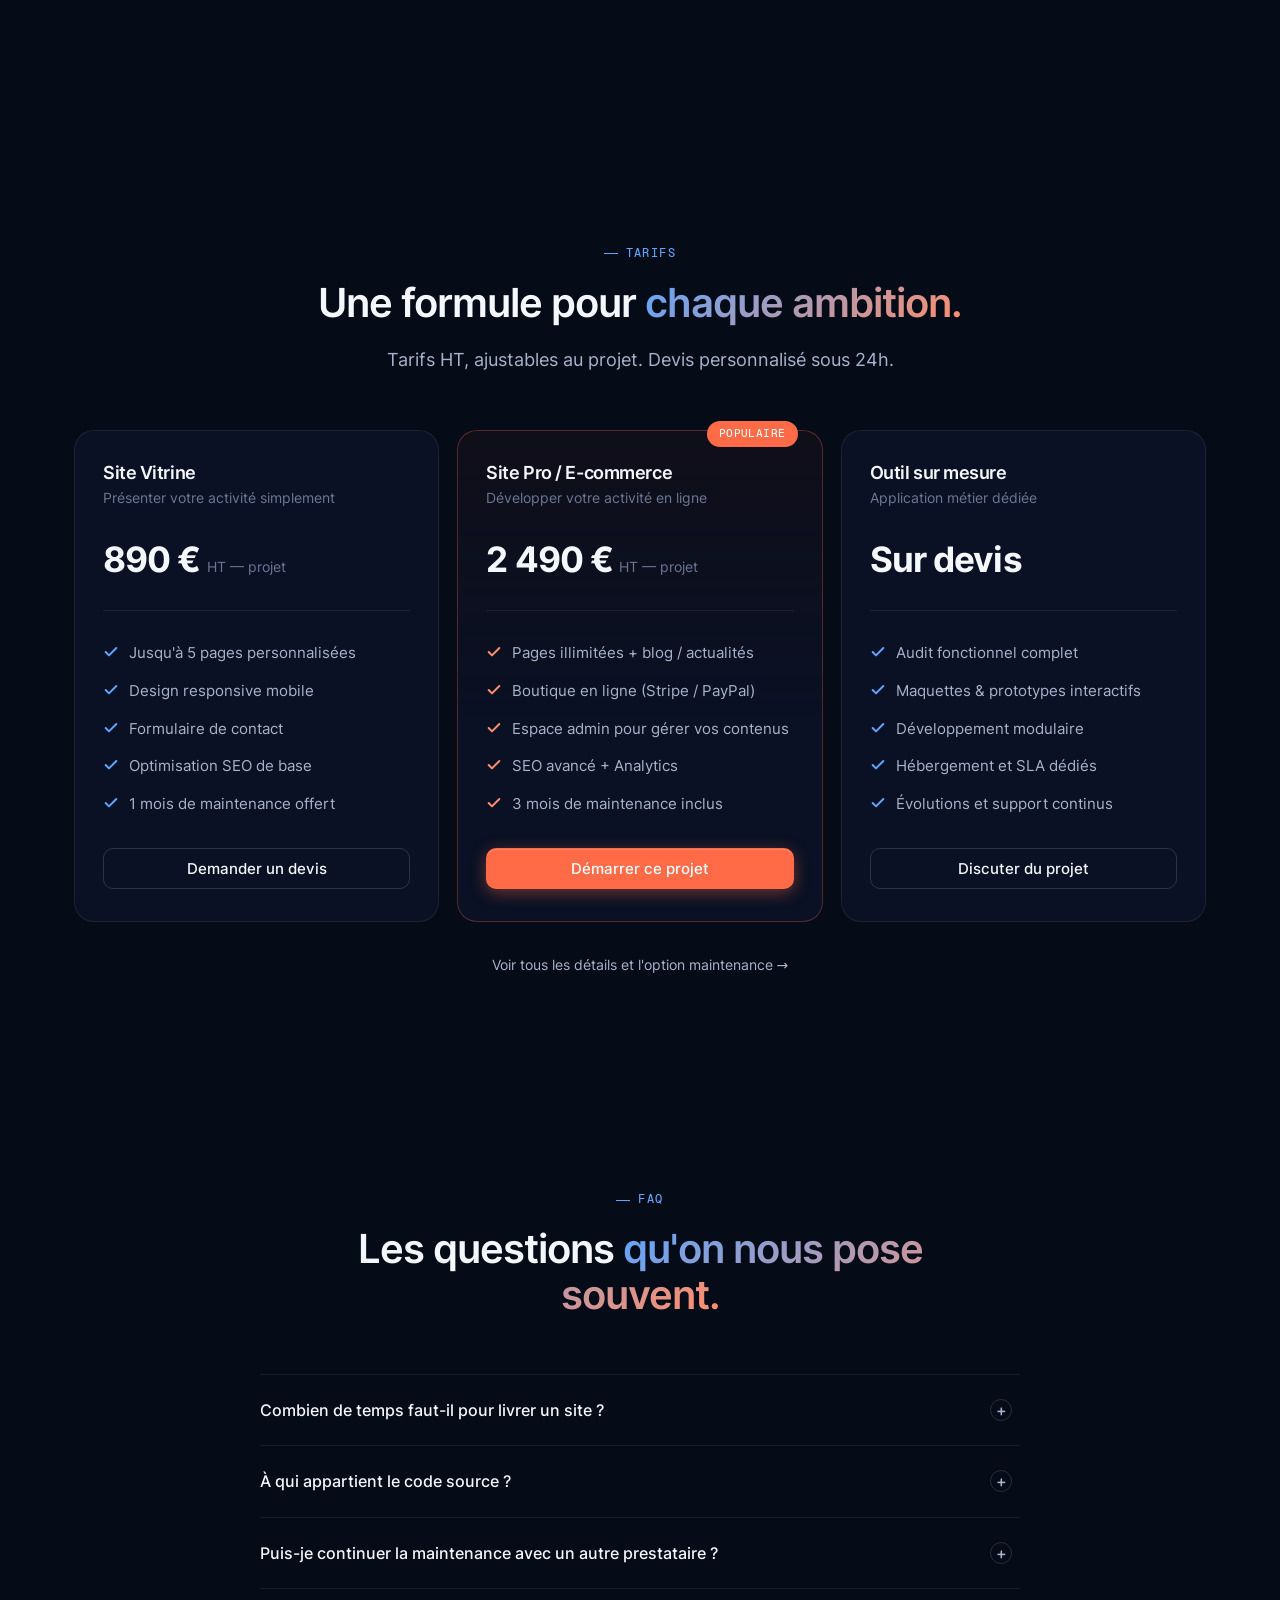
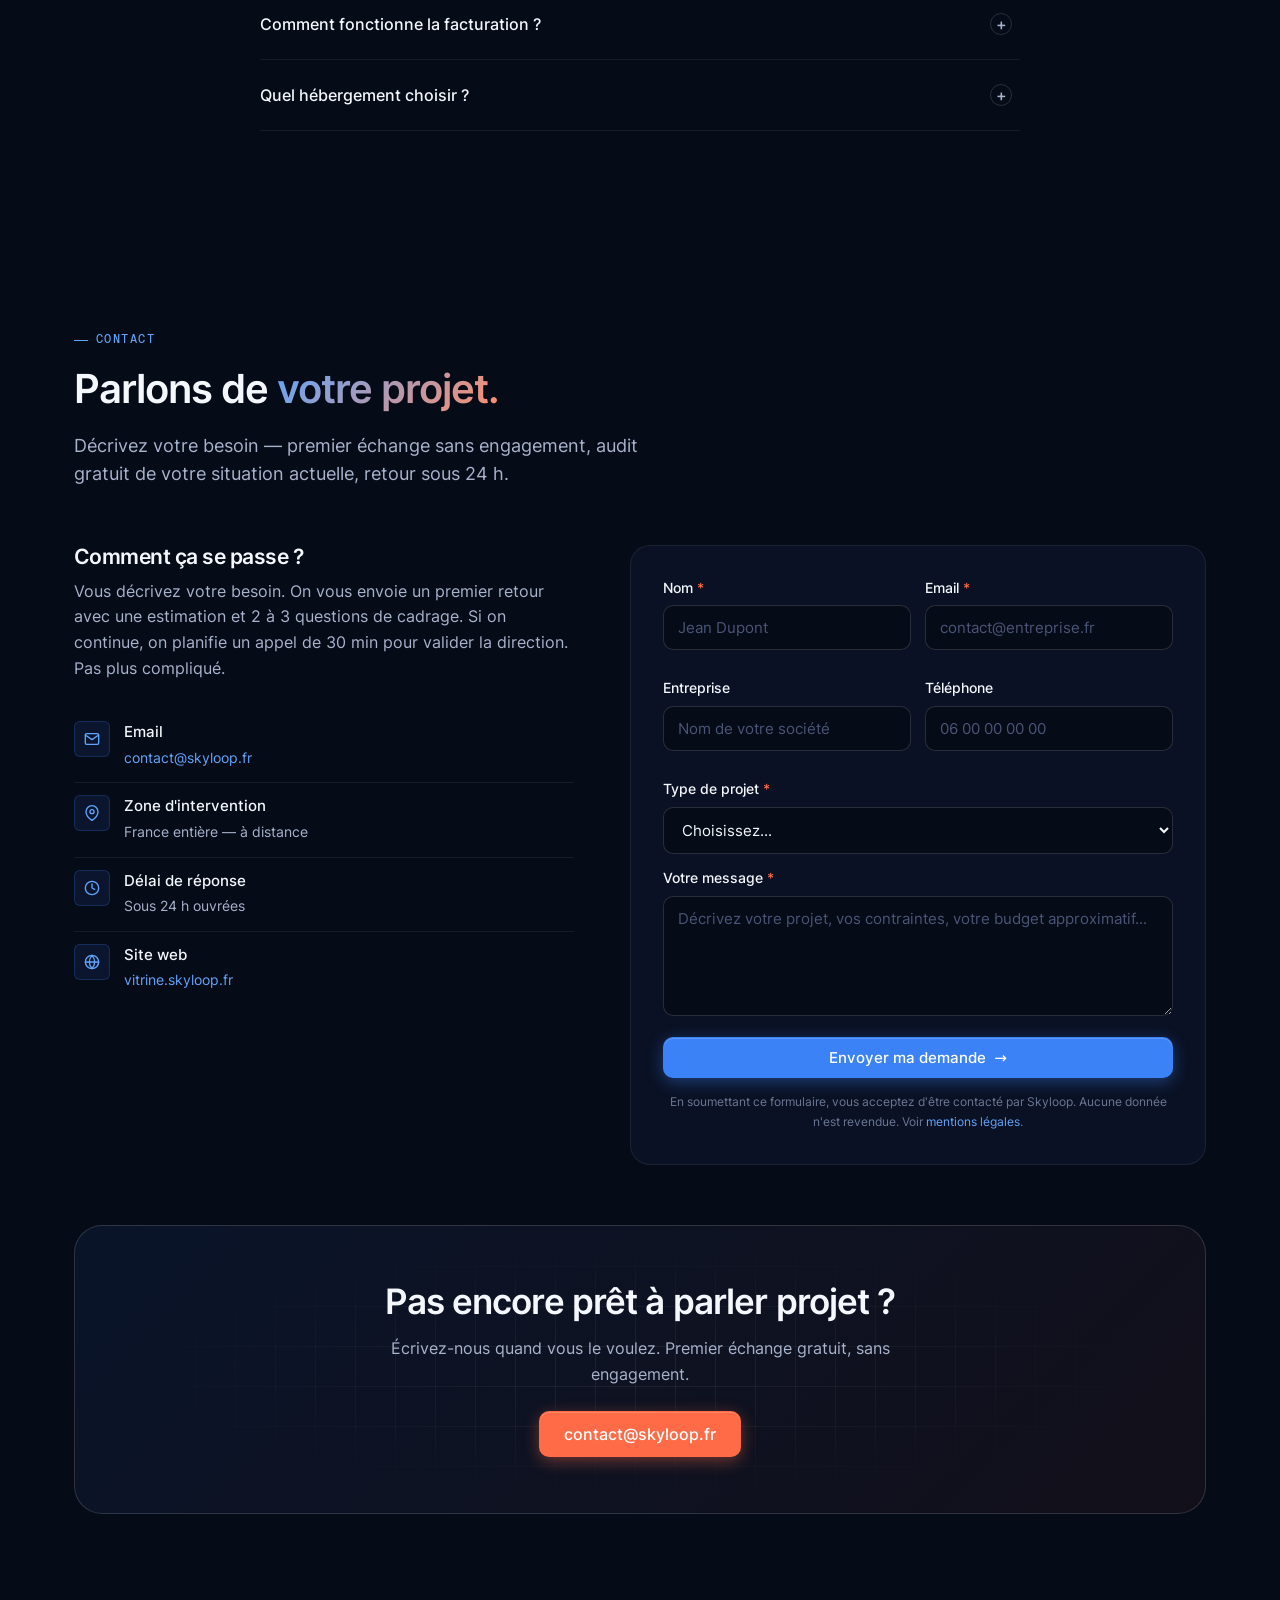
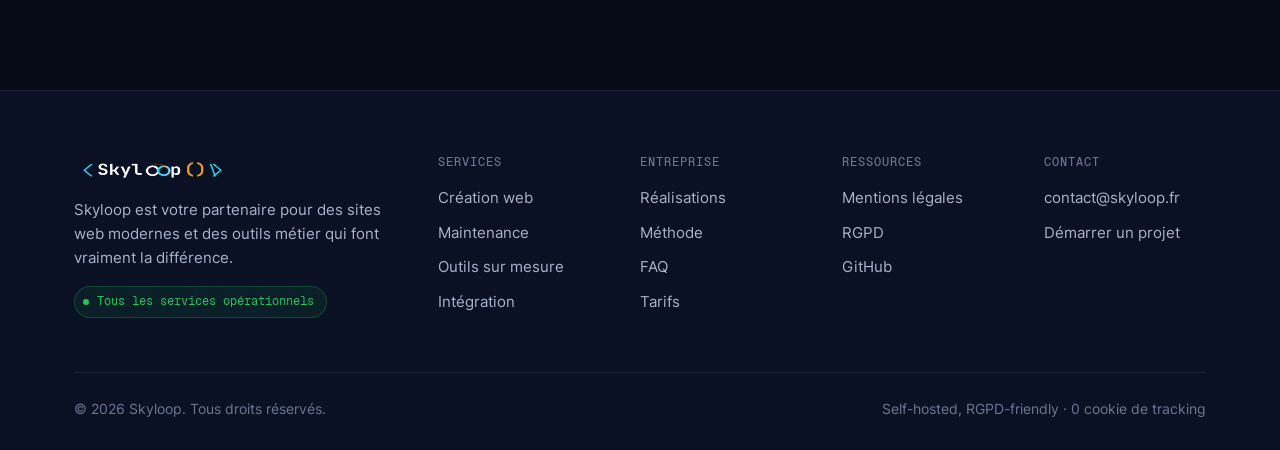
==== commit 6de040e9: "feat(realisations): ajoute Recherche S3P (EDF Paluel) comme 4ᵉ projet Moteur de recherche interne po" ====
--- a/index.html
+++ b/index.html
@@ -436,7 +436,7 @@
           <span class="section-eyebrow">Réalisations</span>
           <h2>Des projets qui <span class="accent">tournent en production.</span></h2>
           <p class="section-lead">
-            Trois exemples de plateformes Skyloop déployées et utilisées au quotidien dans des contextes B2B exigeants.
+            Quatre exemples de plateformes Skyloop déployées et utilisées au quotidien dans des contextes B2B exigeants.
           </p>
         </div>
 
@@ -552,6 +552,52 @@
               <h3>Logigrammes interactifs</h3>
               <p>Documentation visuelle des rôles et procédures internes — HTML interactif et PDF imprimable. Compréhension immédiate des workflows par profil.</p>
               <a href="realisations.html#logigrammes" class="work__link">Voir le projet</a>
+            </div>
+          </article>
+
+          <article class="work reveal" data-delay="3">
+            <div class="work__cover">
+              <svg viewBox="0 0 360 200" fill="none" preserveAspectRatio="xMidYMid slice" aria-hidden="true">
+                <rect width="360" height="200" fill="#0A1124"/>
+                <rect x="0" y="0" width="360" height="28" fill="rgba(0,0,0,0.4)"/>
+                <circle cx="14" cy="14" r="4" fill="rgba(255,255,255,0.2)"/>
+                <circle cx="28" cy="14" r="4" fill="rgba(255,255,255,0.2)"/>
+                <circle cx="42" cy="14" r="4" fill="rgba(255,255,255,0.2)"/>
+                <text x="20" y="50" fill="white" font-family="sans-serif" font-size="11" font-weight="600">Recherche interne — S3P</text>
+                <rect x="20" y="60" width="320" height="30" rx="8" fill="rgba(255,255,255,0.04)" stroke="rgba(96,165,250,0.3)"/>
+                <circle cx="34" cy="75" r="4.5" stroke="#60A5FA" stroke-width="1.4" fill="none"/>
+                <line x1="37.5" y1="78.5" x2="42" y2="83" stroke="#60A5FA" stroke-width="1.4"/>
+                <text x="52" y="79" fill="white" font-family="monospace" font-size="10">remplacement vanne tranche 3</text>
+                <rect x="278" y="68" width="54" height="14" rx="4" fill="rgba(59,130,246,0.18)" stroke="rgba(96,165,250,0.4)"/>
+                <text x="305" y="78" text-anchor="middle" fill="#93C5FD" font-family="monospace" font-size="8">1986-2026</text>
+                <text x="20" y="106" fill="rgba(255,255,255,0.5)" font-family="monospace" font-size="9">1 247 résultats — 38 ms</text>
+                <rect x="20" y="114" width="320" height="24" rx="5" fill="rgba(255,255,255,0.025)" stroke="rgba(255,255,255,0.07)"/>
+                <rect x="28" y="120" width="3" height="12" fill="#3B82F6"/>
+                <text x="38" y="126" fill="white" font-family="sans-serif" font-size="10" font-weight="500">Maintenance vanne primaire</text>
+                <text x="38" y="135" fill="rgba(255,255,255,0.5)" font-family="monospace" font-size="8">Tranche 3 · 2019</text>
+                <rect x="20" y="142" width="320" height="24" rx="5" fill="rgba(255,255,255,0.025)" stroke="rgba(255,255,255,0.07)"/>
+                <rect x="28" y="148" width="3" height="12" fill="#FF8E6B"/>
+                <text x="38" y="154" fill="white" font-family="sans-serif" font-size="10" font-weight="500">Inspection robinetterie</text>
+                <text x="38" y="163" fill="rgba(255,255,255,0.5)" font-family="monospace" font-size="8">Tranche 2 · 2014</text>
+                <rect x="20" y="170" width="320" height="24" rx="5" fill="rgba(255,255,255,0.025)" stroke="rgba(255,255,255,0.07)"/>
+                <rect x="28" y="176" width="3" height="12" fill="#3B82F6"/>
+                <text x="38" y="182" fill="white" font-family="sans-serif" font-size="10" font-weight="500">Remplacement joint étanchéité</text>
+                <text x="38" y="191" fill="rgba(255,255,255,0.5)" font-family="monospace" font-size="8">Tranche 4 · 2022</text>
+              </svg>
+            </div>
+            <div class="work__body">
+              <div class="work__tags">
+                <span class="work__tag">Full-text search</span>
+                <span class="work__tag">Indexation</span>
+                <span class="work__tag">Nucléaire</span>
+              </div>
+              <h3>Recherche S3P</h3>
+              <p>Moteur de recherche interne développé pour le service <strong>S3P de la centrale nucléaire EDF de Paluel</strong> — accès instantané à 40 ans d'historique d'interventions sur les 4 tranches. Interfaçage direct avec le logiciel de planification EDF.</p>
+              <a href="https://www.edf.fr" target="_blank" rel="noopener noreferrer" class="work__client" aria-label="Visiter le site EDF">
+                <span class="work__client-label">Client</span>
+                <img src="assets/images/logo-edf.svg" alt="EDF" class="work__client-logo" loading="lazy">
+              </a>
+              <a href="realisations.html#s3p-paluel" class="work__link">Voir le projet</a>
             </div>
           </article>
 
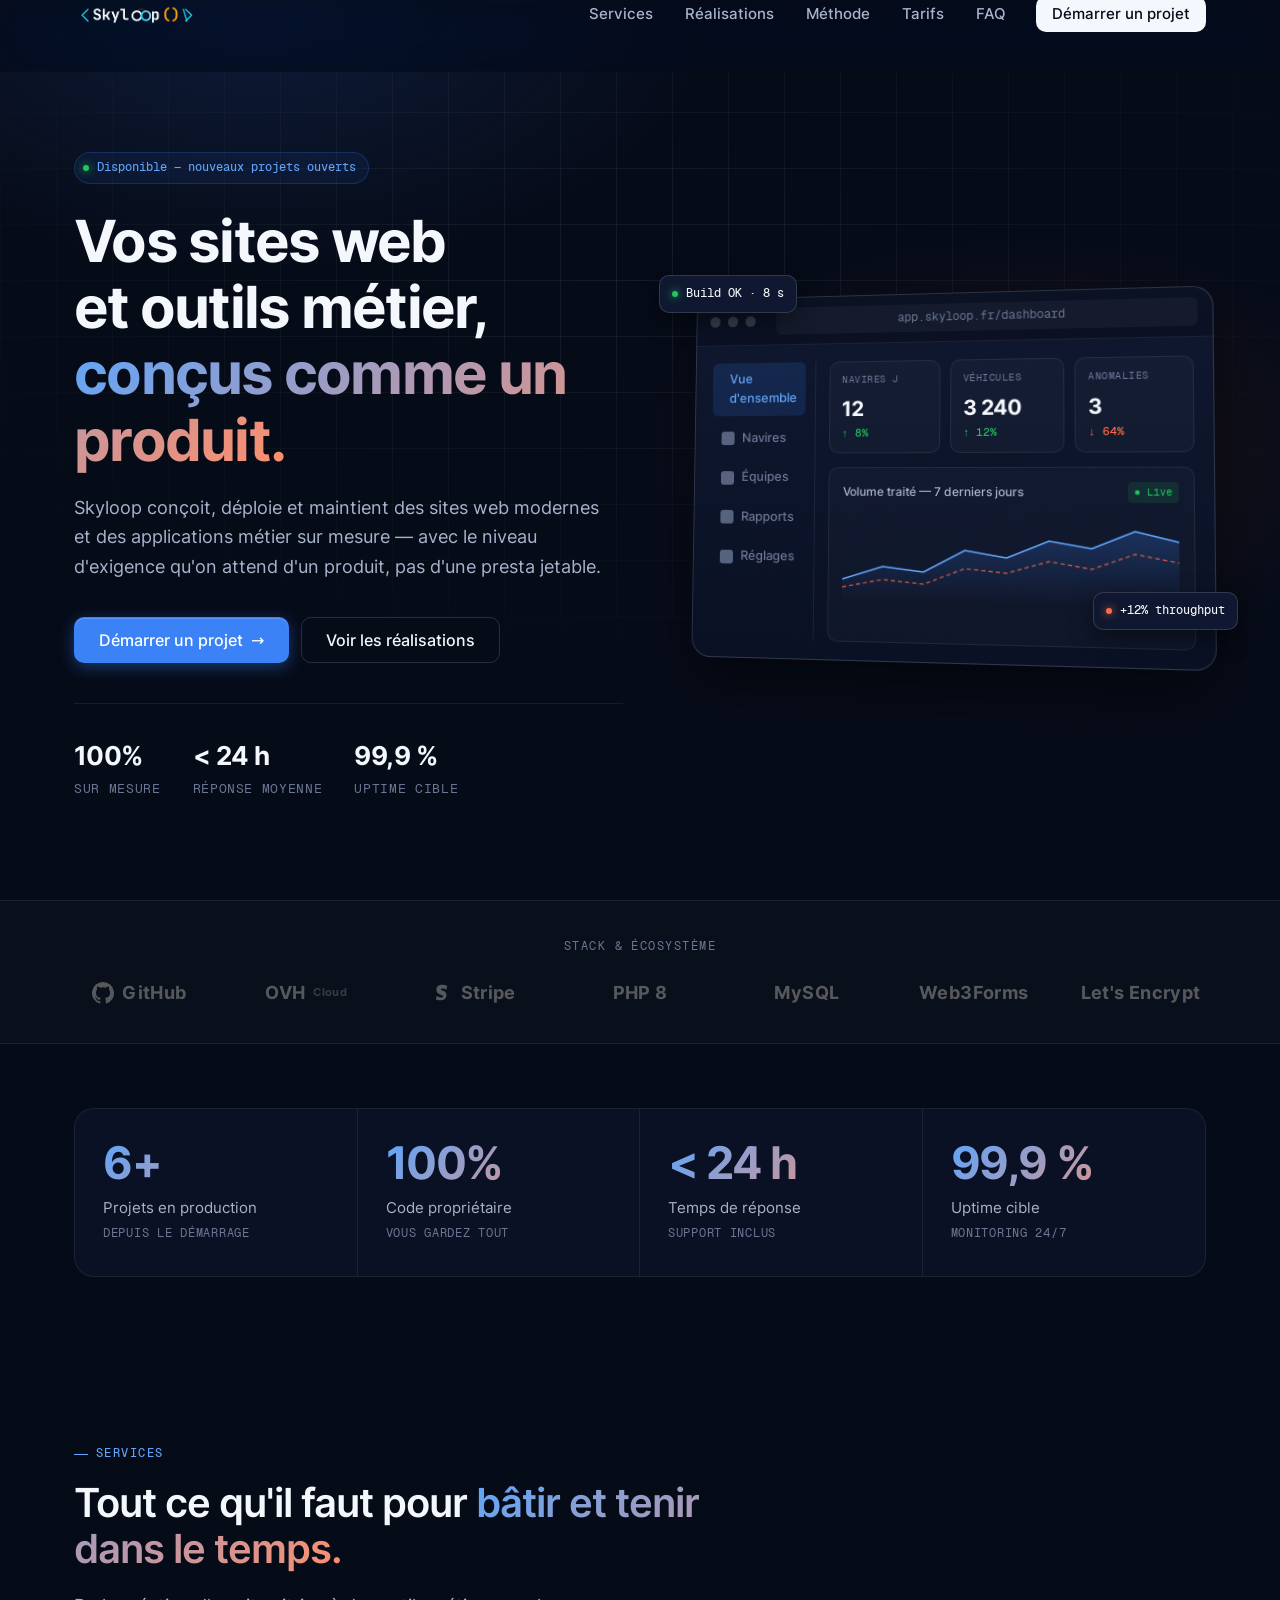
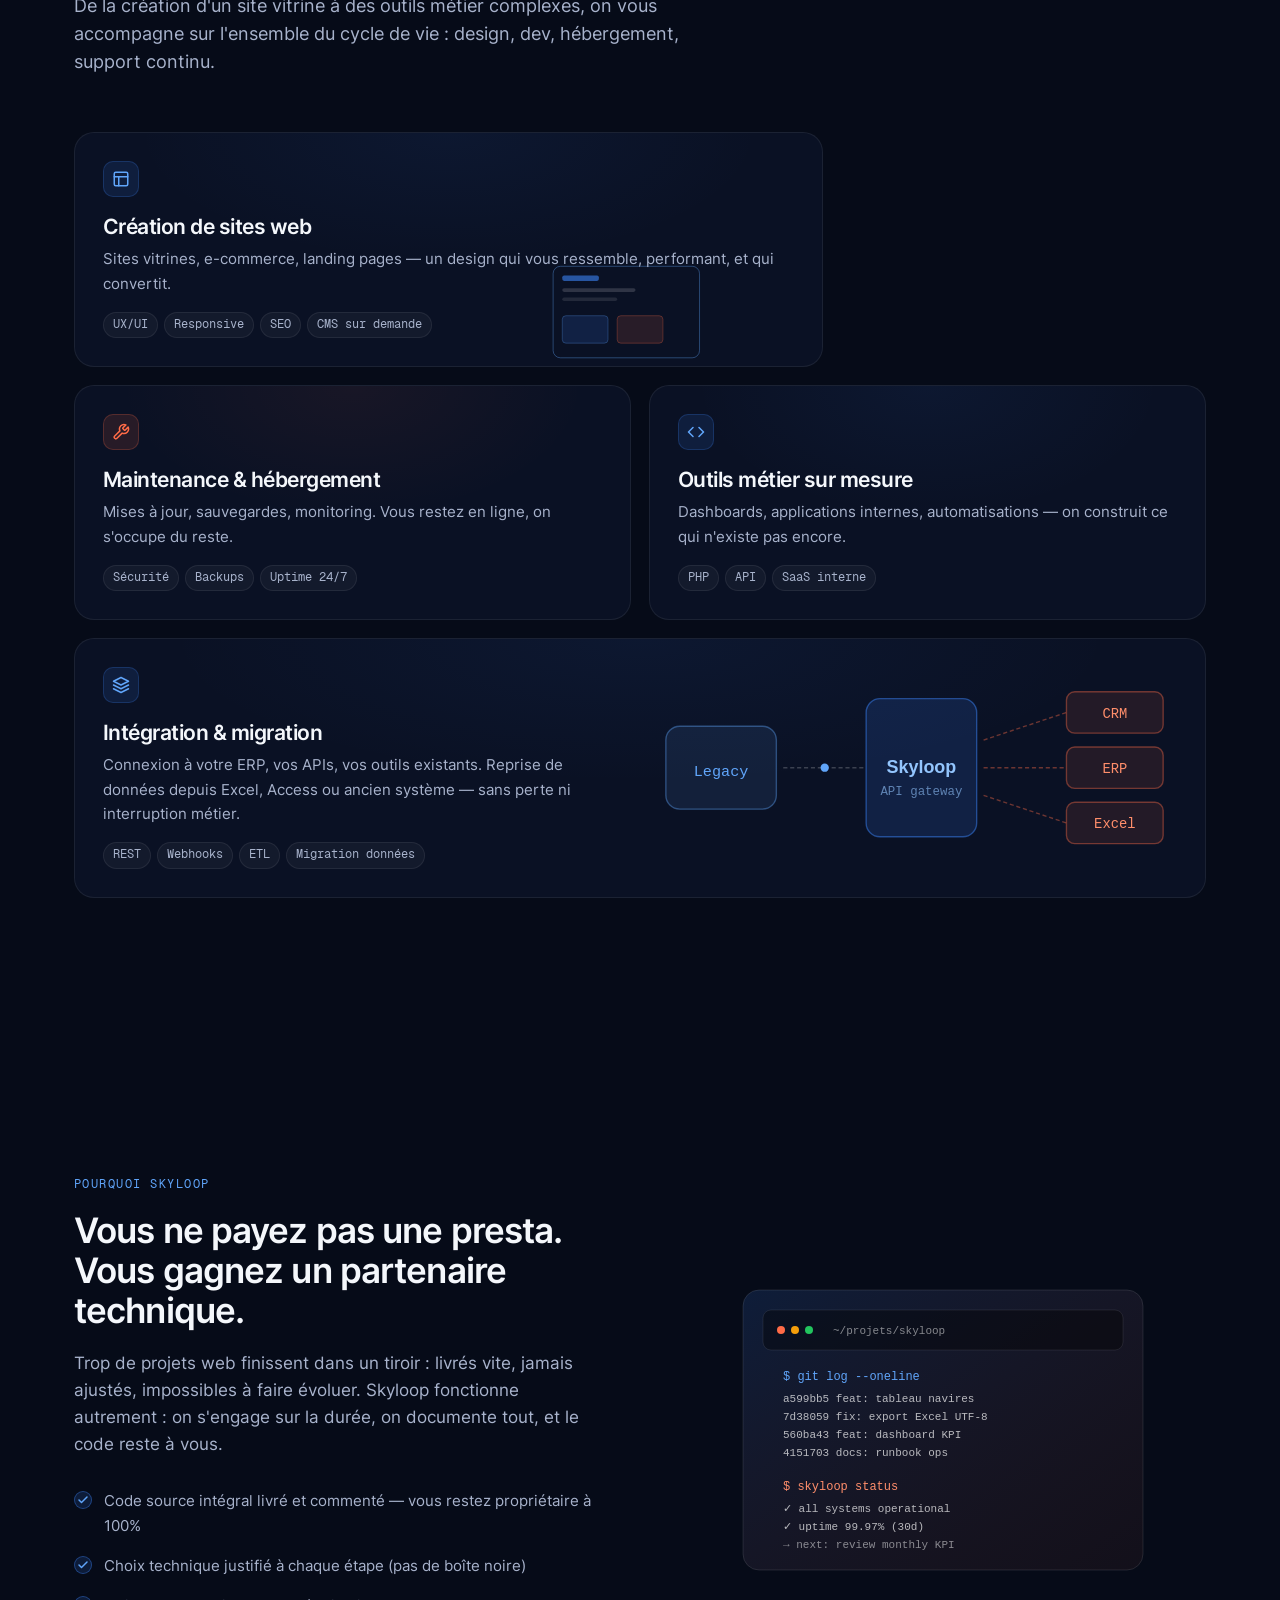
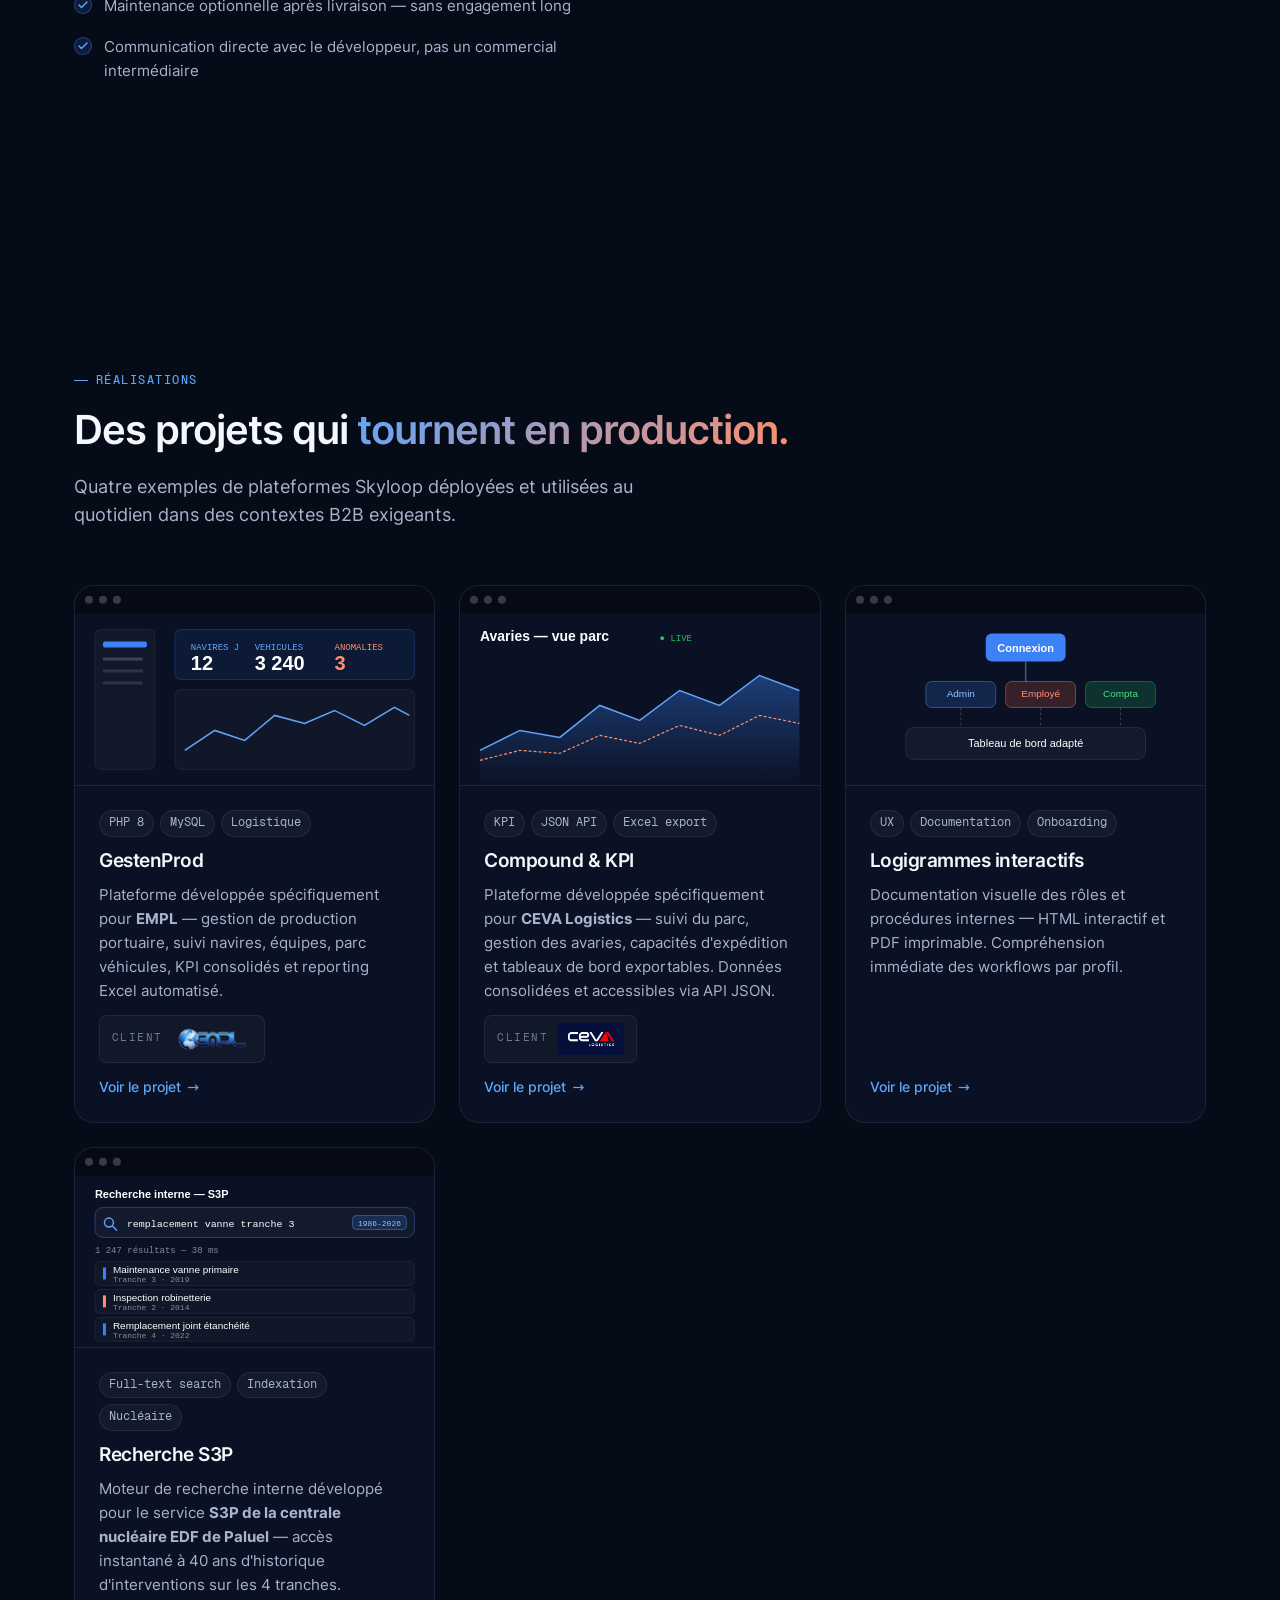
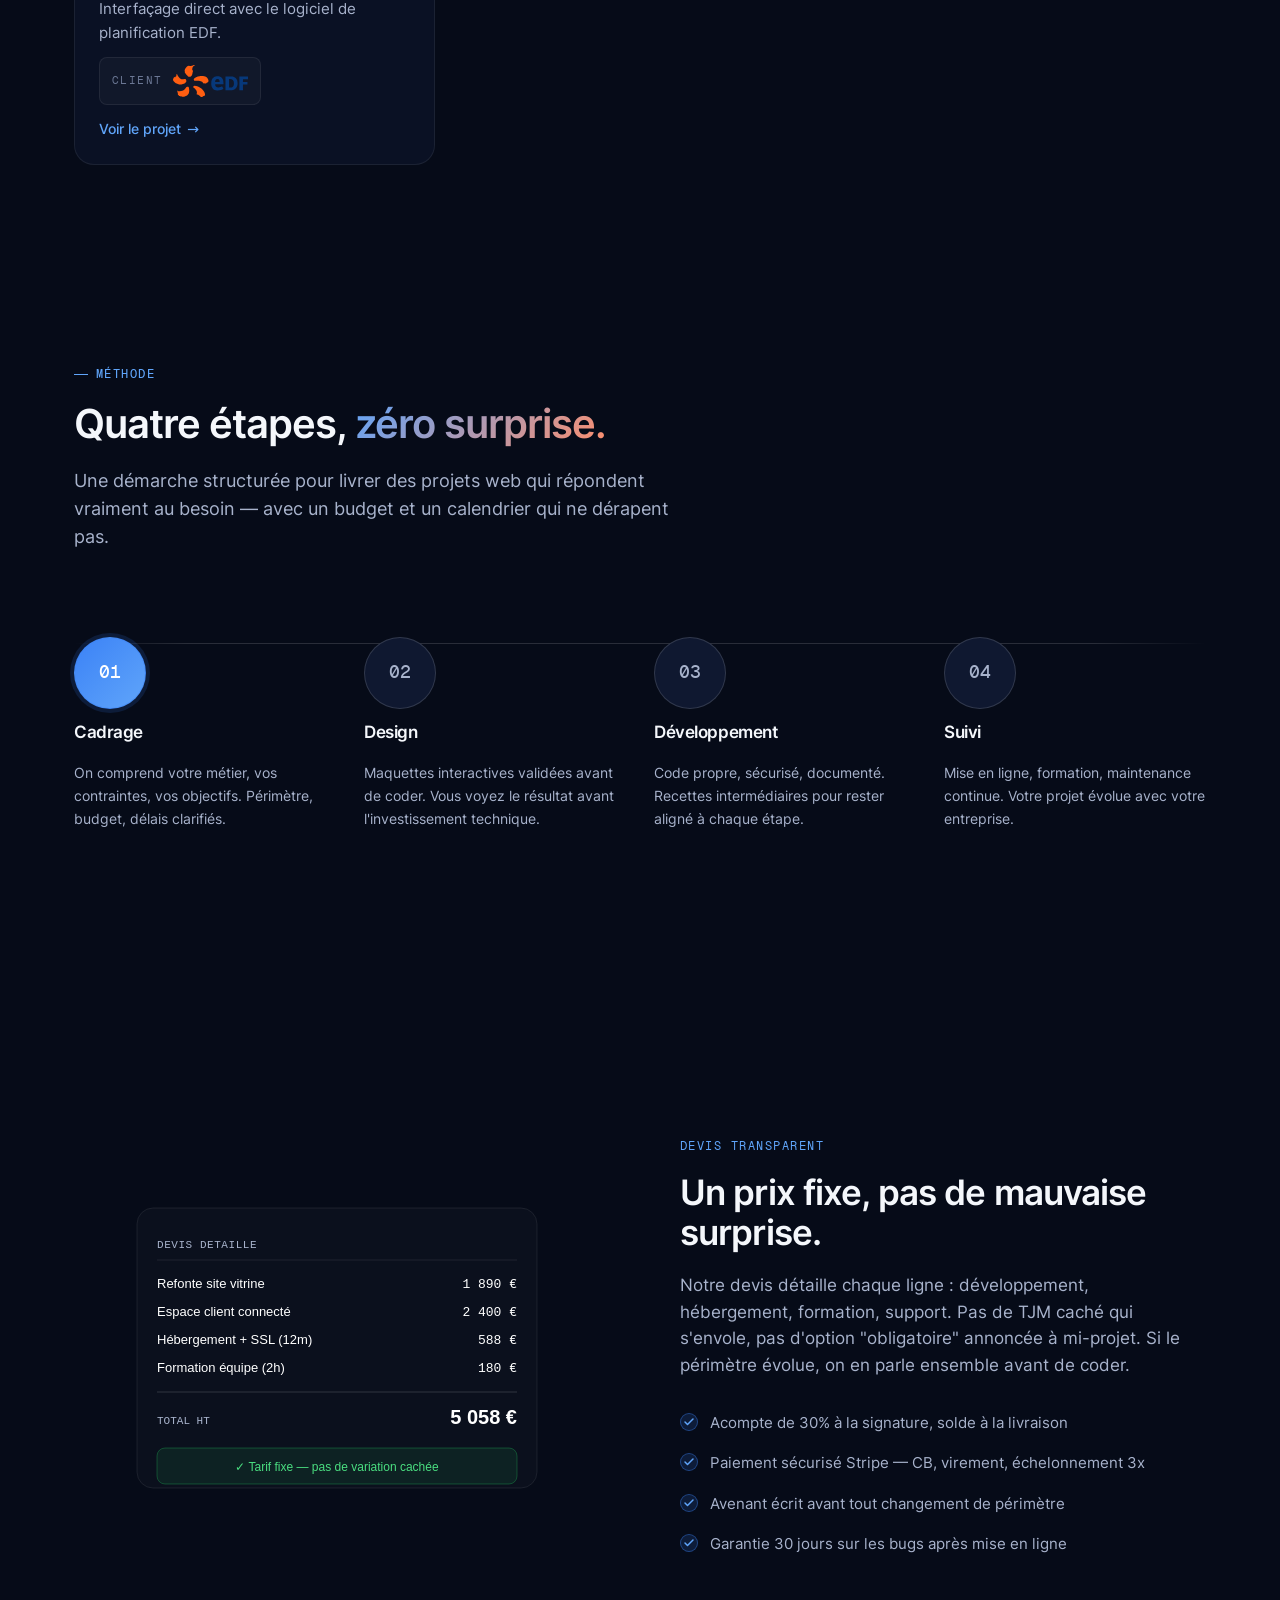
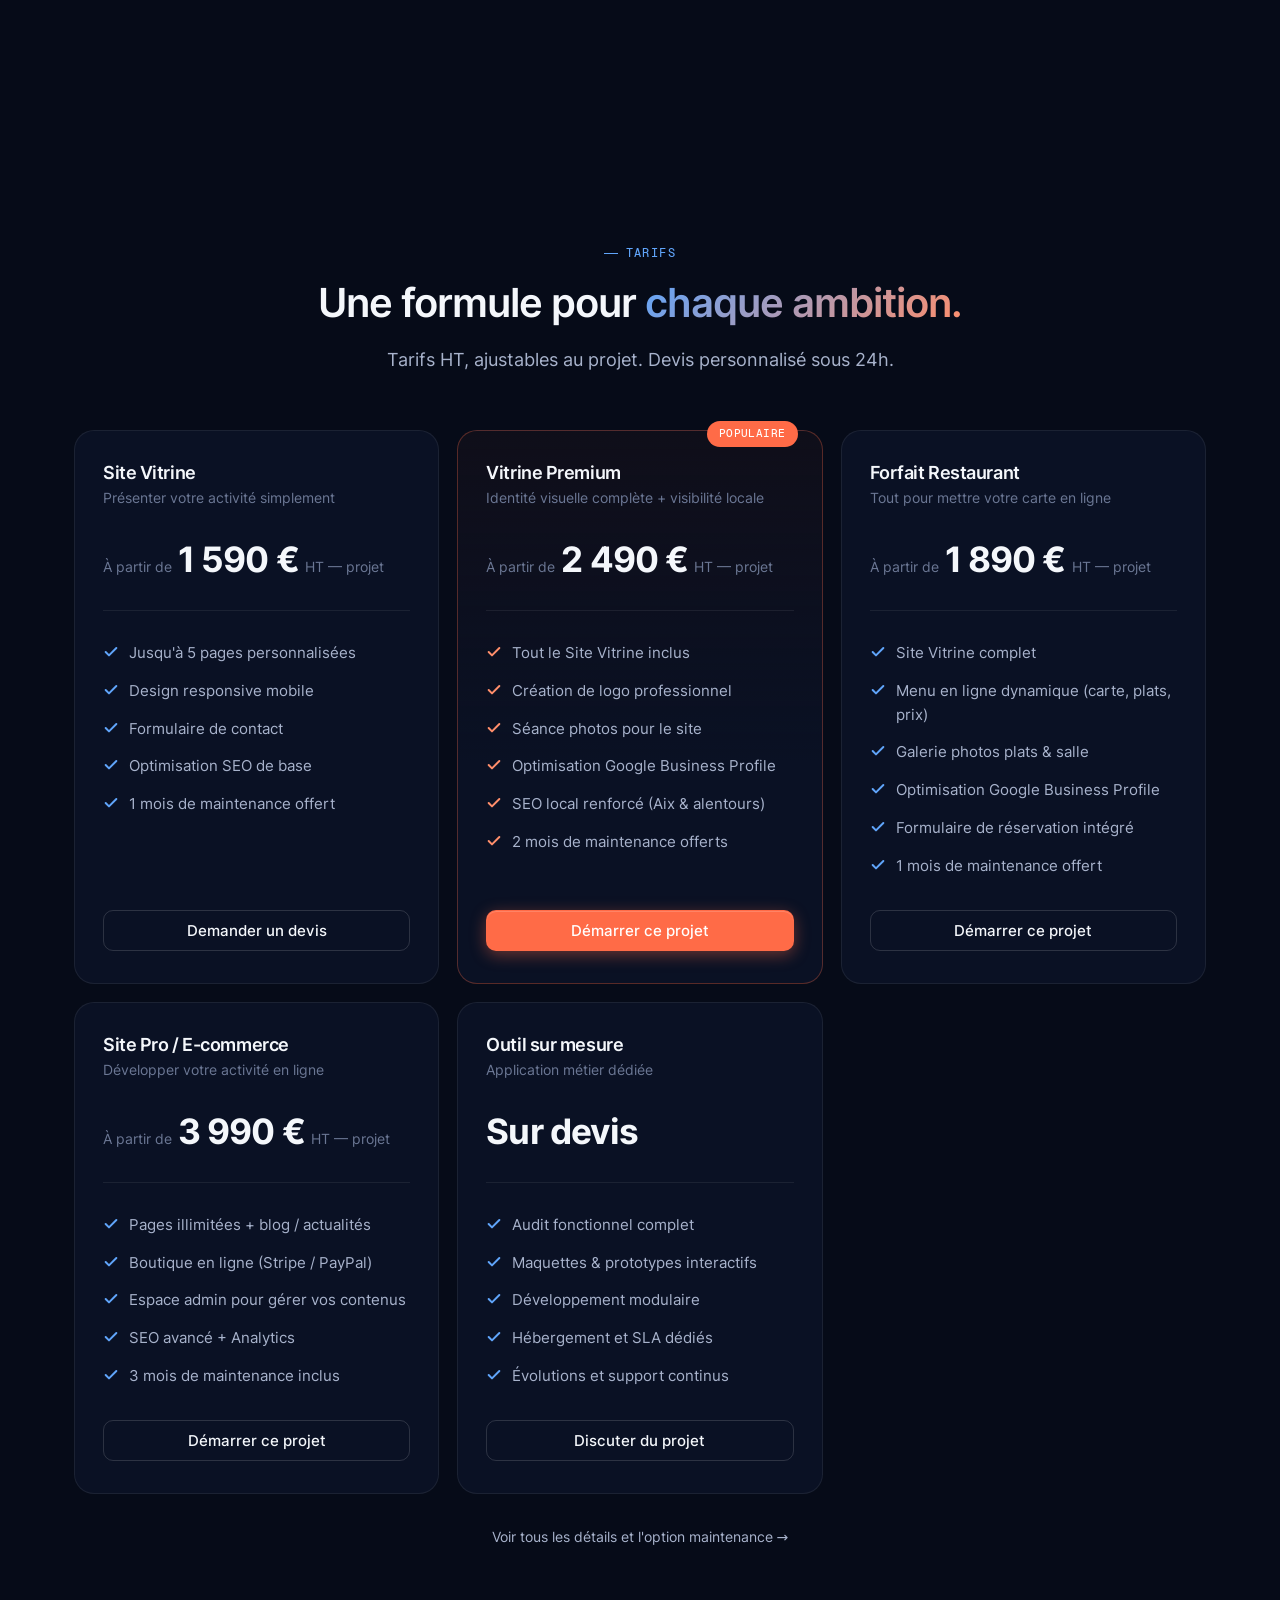
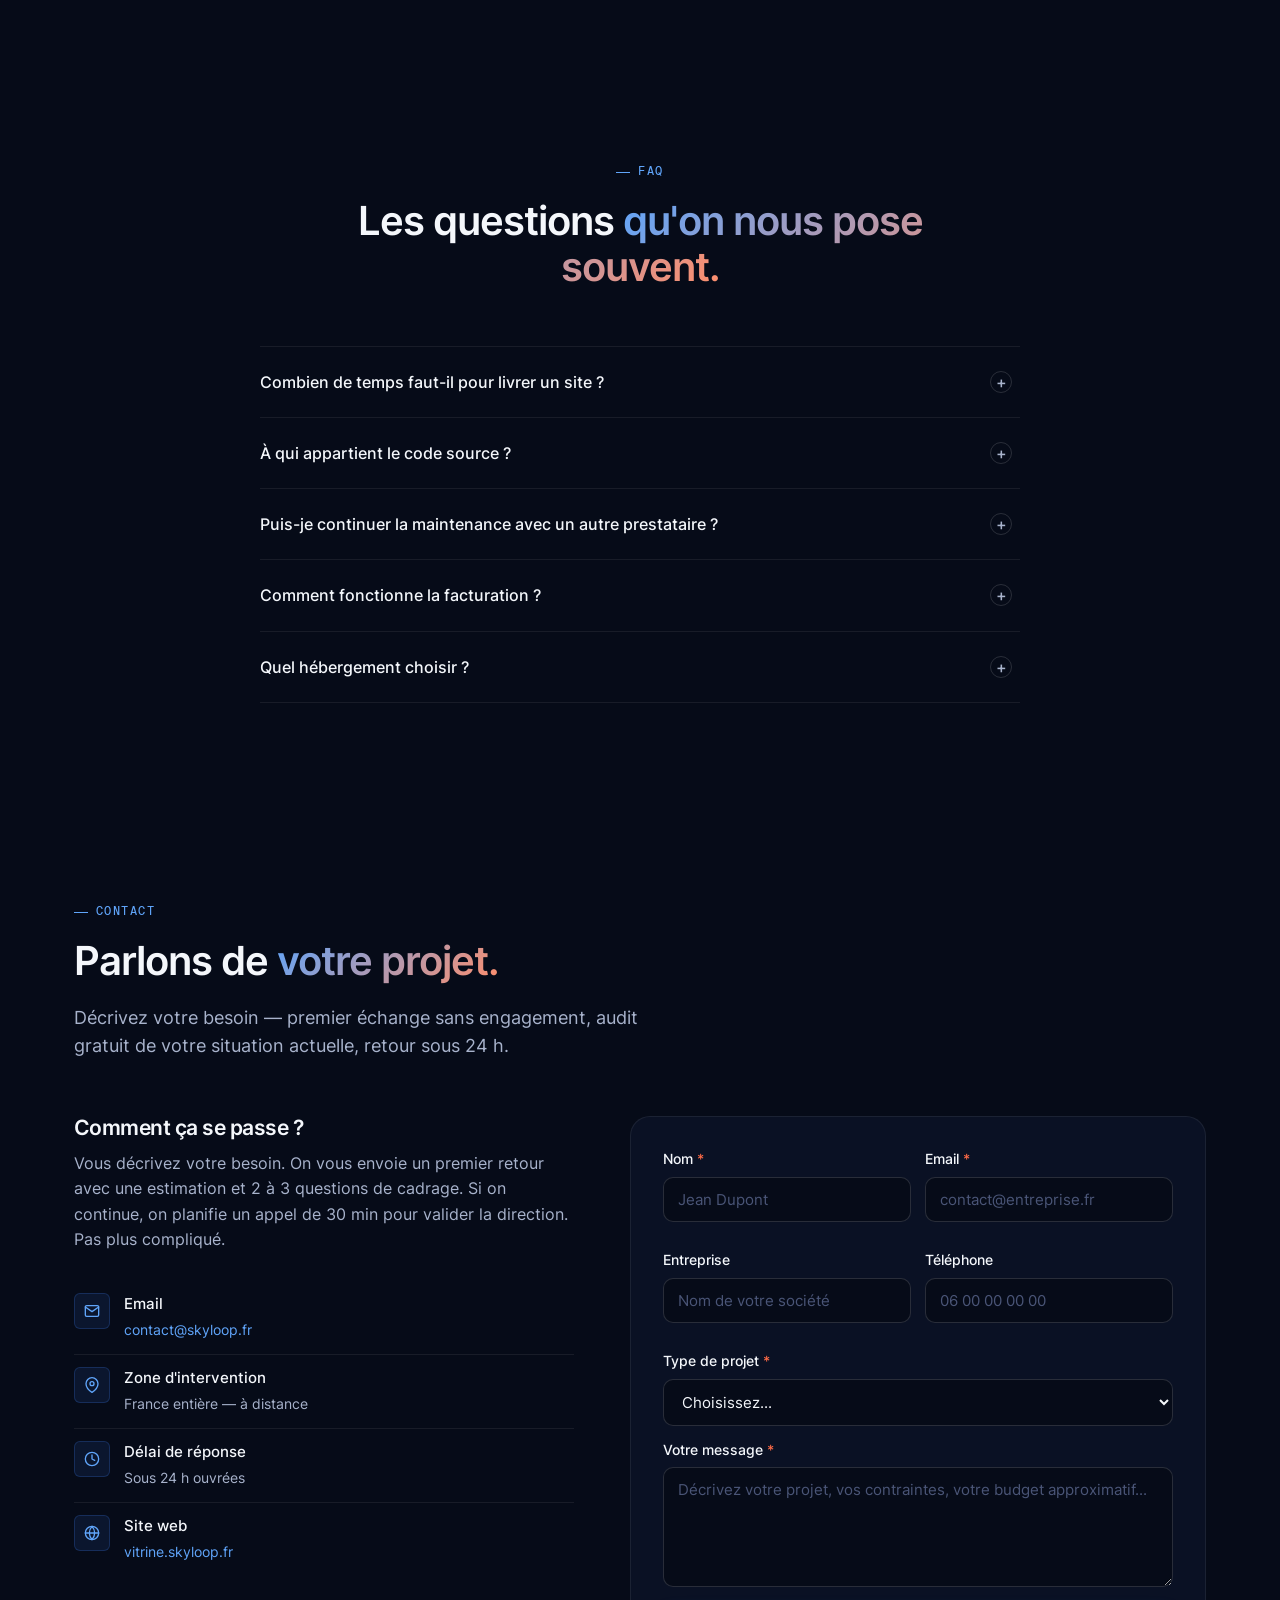
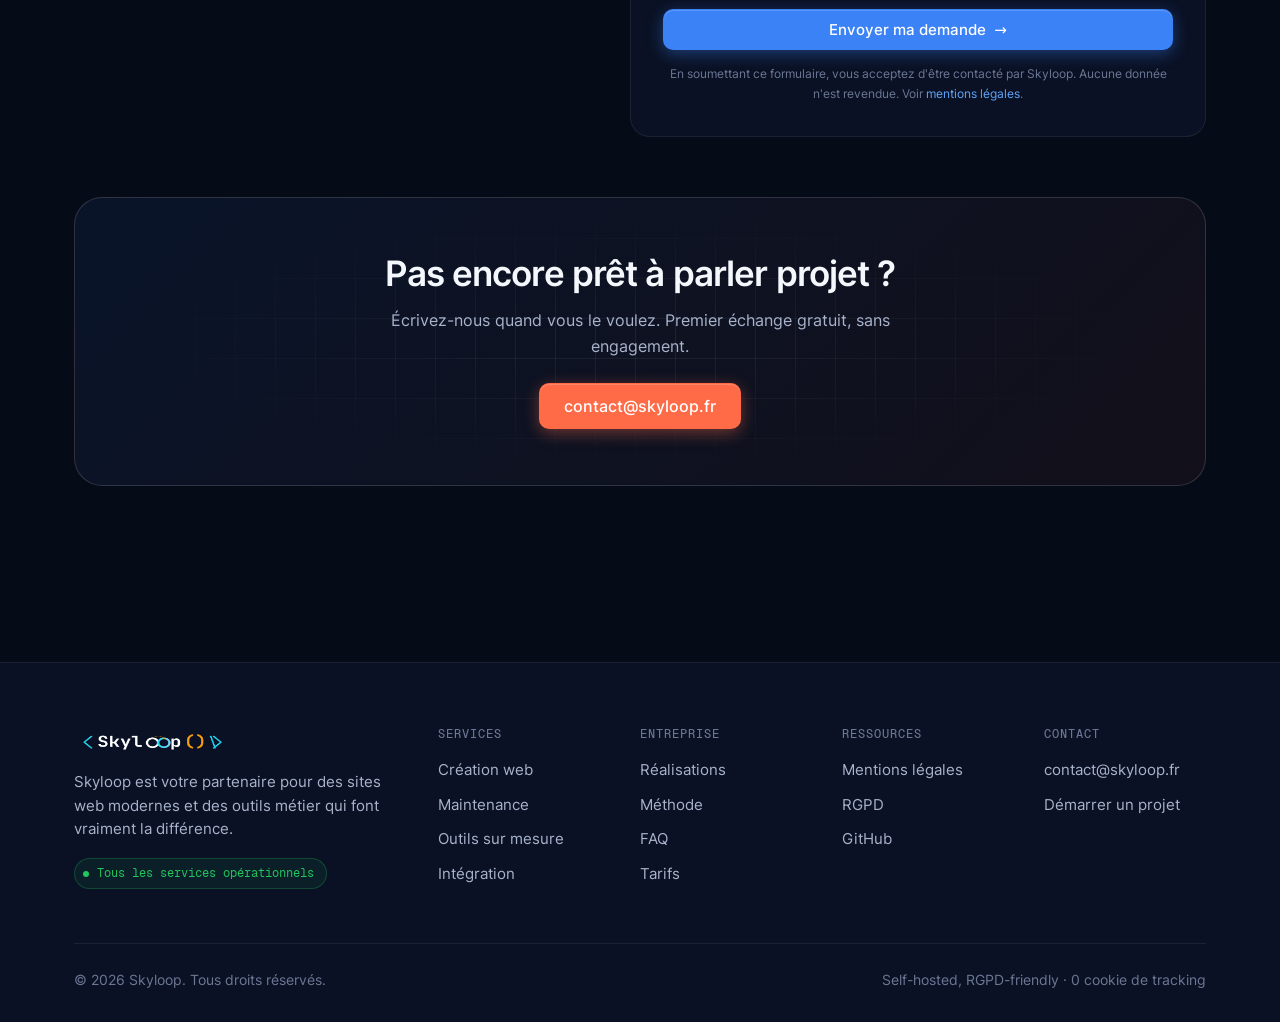
==== commit ae16e4b8: "fix(home): aligne la grille tarifaire teaser sur tarifs.html Le bloc pricing de l'accueil affichait " ====
--- a/index.html
+++ b/index.html
@@ -703,7 +703,7 @@
           <div class="plan reveal">
             <h3>Site Vitrine</h3>
             <p class="plan__sub">Présenter votre activité simplement</p>
-            <div class="plan__price"><strong>890 €</strong><span>HT — projet</span></div>
+            <div class="plan__price"><span>À partir de</span><strong>1 590 €</strong><span>HT — projet</span></div>
             <ul>
               <li>Jusqu'à 5 pages personnalisées</li>
               <li>Design responsive mobile</li>
@@ -715,9 +715,39 @@
           </div>
 
           <div class="plan plan--featured reveal" data-delay="1">
+            <h3>Vitrine Premium</h3>
+            <p class="plan__sub">Identité visuelle complète + visibilité locale</p>
+            <div class="plan__price"><span>À partir de</span><strong>2 490 €</strong><span>HT — projet</span></div>
+            <ul>
+              <li>Tout le Site Vitrine inclus</li>
+              <li>Création de logo professionnel</li>
+              <li>Séance photos pour le site</li>
+              <li>Optimisation Google Business Profile</li>
+              <li>SEO local renforcé (Aix &amp; alentours)</li>
+              <li>2 mois de maintenance offerts</li>
+            </ul>
+            <a href="#contact" class="btn btn--accent">Démarrer ce projet</a>
+          </div>
+
+          <div class="plan reveal" data-delay="2">
+            <h3>Forfait Restaurant</h3>
+            <p class="plan__sub">Tout pour mettre votre carte en ligne</p>
+            <div class="plan__price"><span>À partir de</span><strong>1 890 €</strong><span>HT — projet</span></div>
+            <ul>
+              <li>Site Vitrine complet</li>
+              <li>Menu en ligne dynamique (carte, plats, prix)</li>
+              <li>Galerie photos plats &amp; salle</li>
+              <li>Optimisation Google Business Profile</li>
+              <li>Formulaire de réservation intégré</li>
+              <li>1 mois de maintenance offert</li>
+            </ul>
+            <a href="#contact" class="btn btn--ghost">Démarrer ce projet</a>
+          </div>
+
+          <div class="plan reveal" data-delay="3">
             <h3>Site Pro / E-commerce</h3>
             <p class="plan__sub">Développer votre activité en ligne</p>
-            <div class="plan__price"><strong>2 490 €</strong><span>HT — projet</span></div>
+            <div class="plan__price"><span>À partir de</span><strong>3 990 €</strong><span>HT — projet</span></div>
             <ul>
               <li>Pages illimitées + blog / actualités</li>
               <li>Boutique en ligne (Stripe / PayPal)</li>
@@ -725,16 +755,16 @@
               <li>SEO avancé + Analytics</li>
               <li>3 mois de maintenance inclus</li>
             </ul>
-            <a href="#contact" class="btn btn--accent">Démarrer ce projet</a>
-          </div>
-
-          <div class="plan reveal" data-delay="2">
+            <a href="#contact" class="btn btn--ghost">Démarrer ce projet</a>
+          </div>
+
+          <div class="plan reveal" data-delay="4">
             <h3>Outil sur mesure</h3>
             <p class="plan__sub">Application métier dédiée</p>
             <div class="plan__price"><strong>Sur devis</strong></div>
             <ul>
               <li>Audit fonctionnel complet</li>
-              <li>Maquettes & prototypes interactifs</li>
+              <li>Maquettes &amp; prototypes interactifs</li>
               <li>Développement modulaire</li>
               <li>Hébergement et SLA dédiés</li>
               <li>Évolutions et support continus</li>
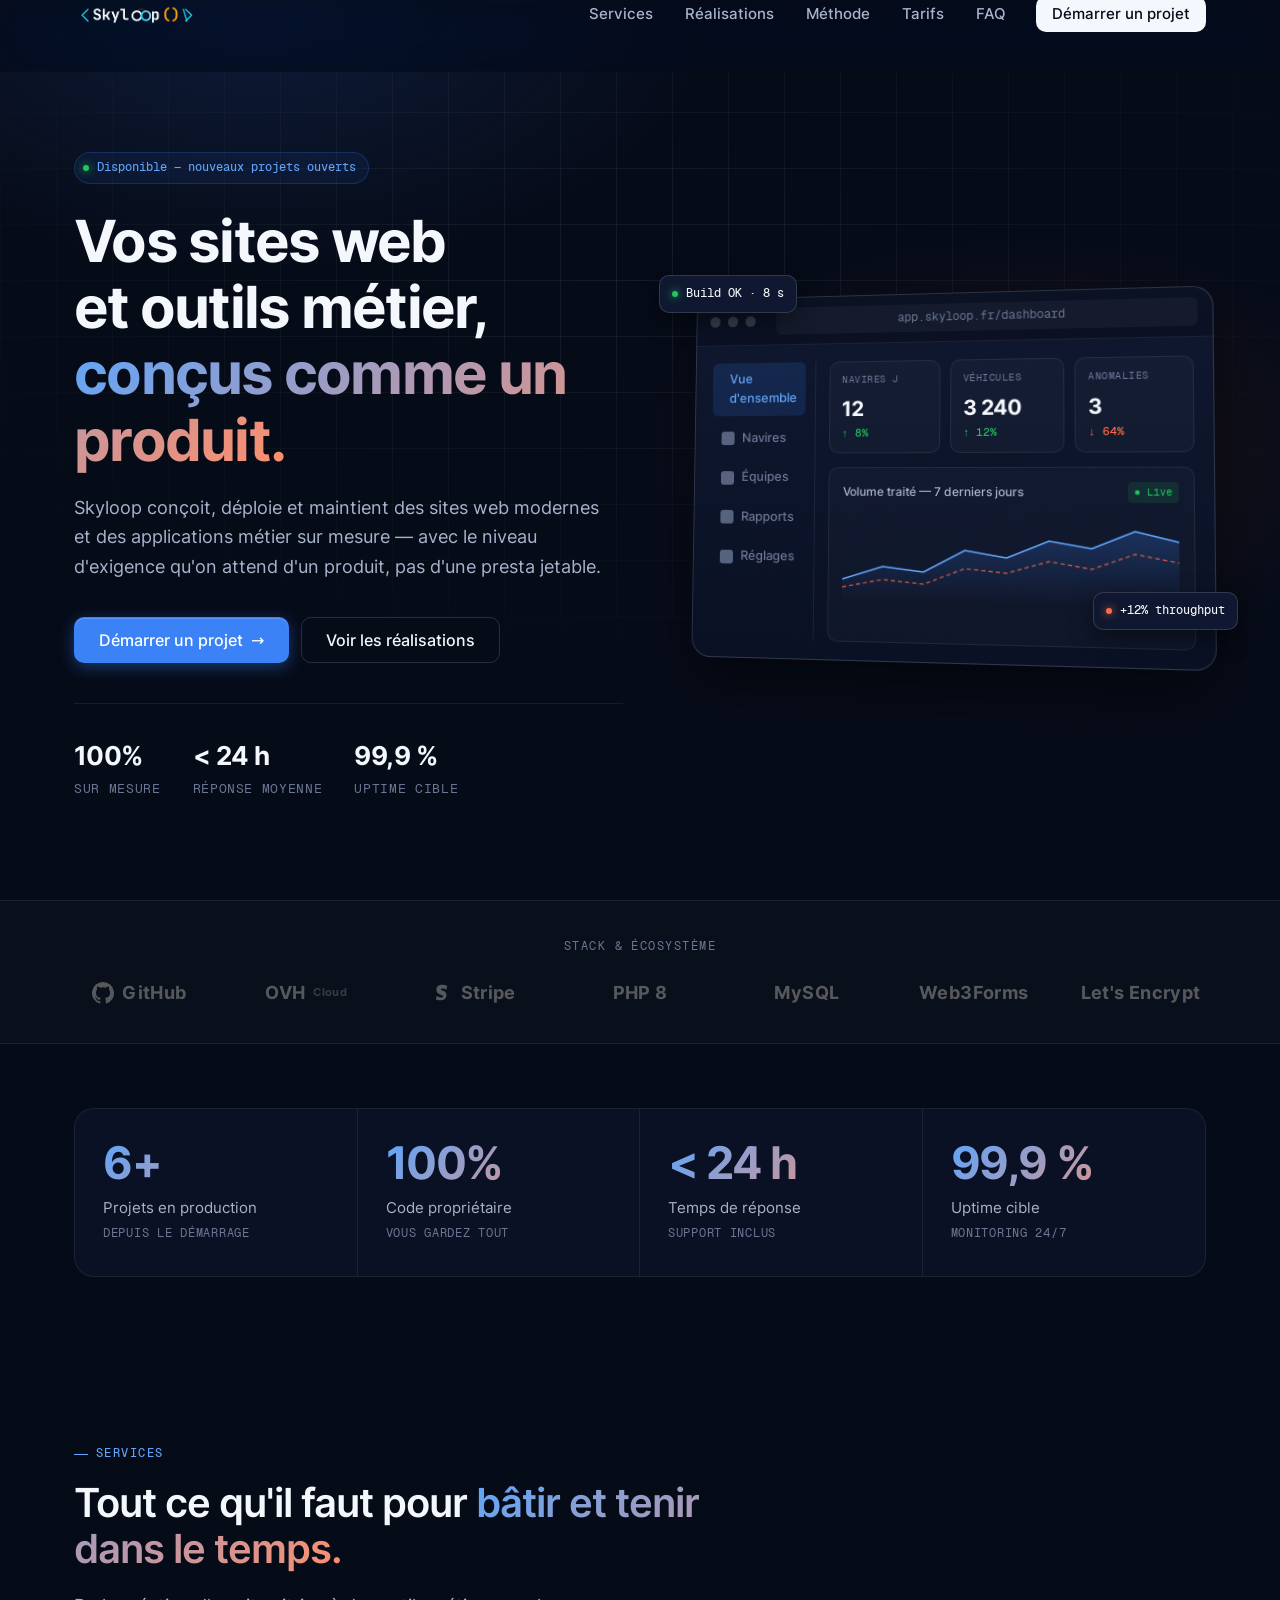
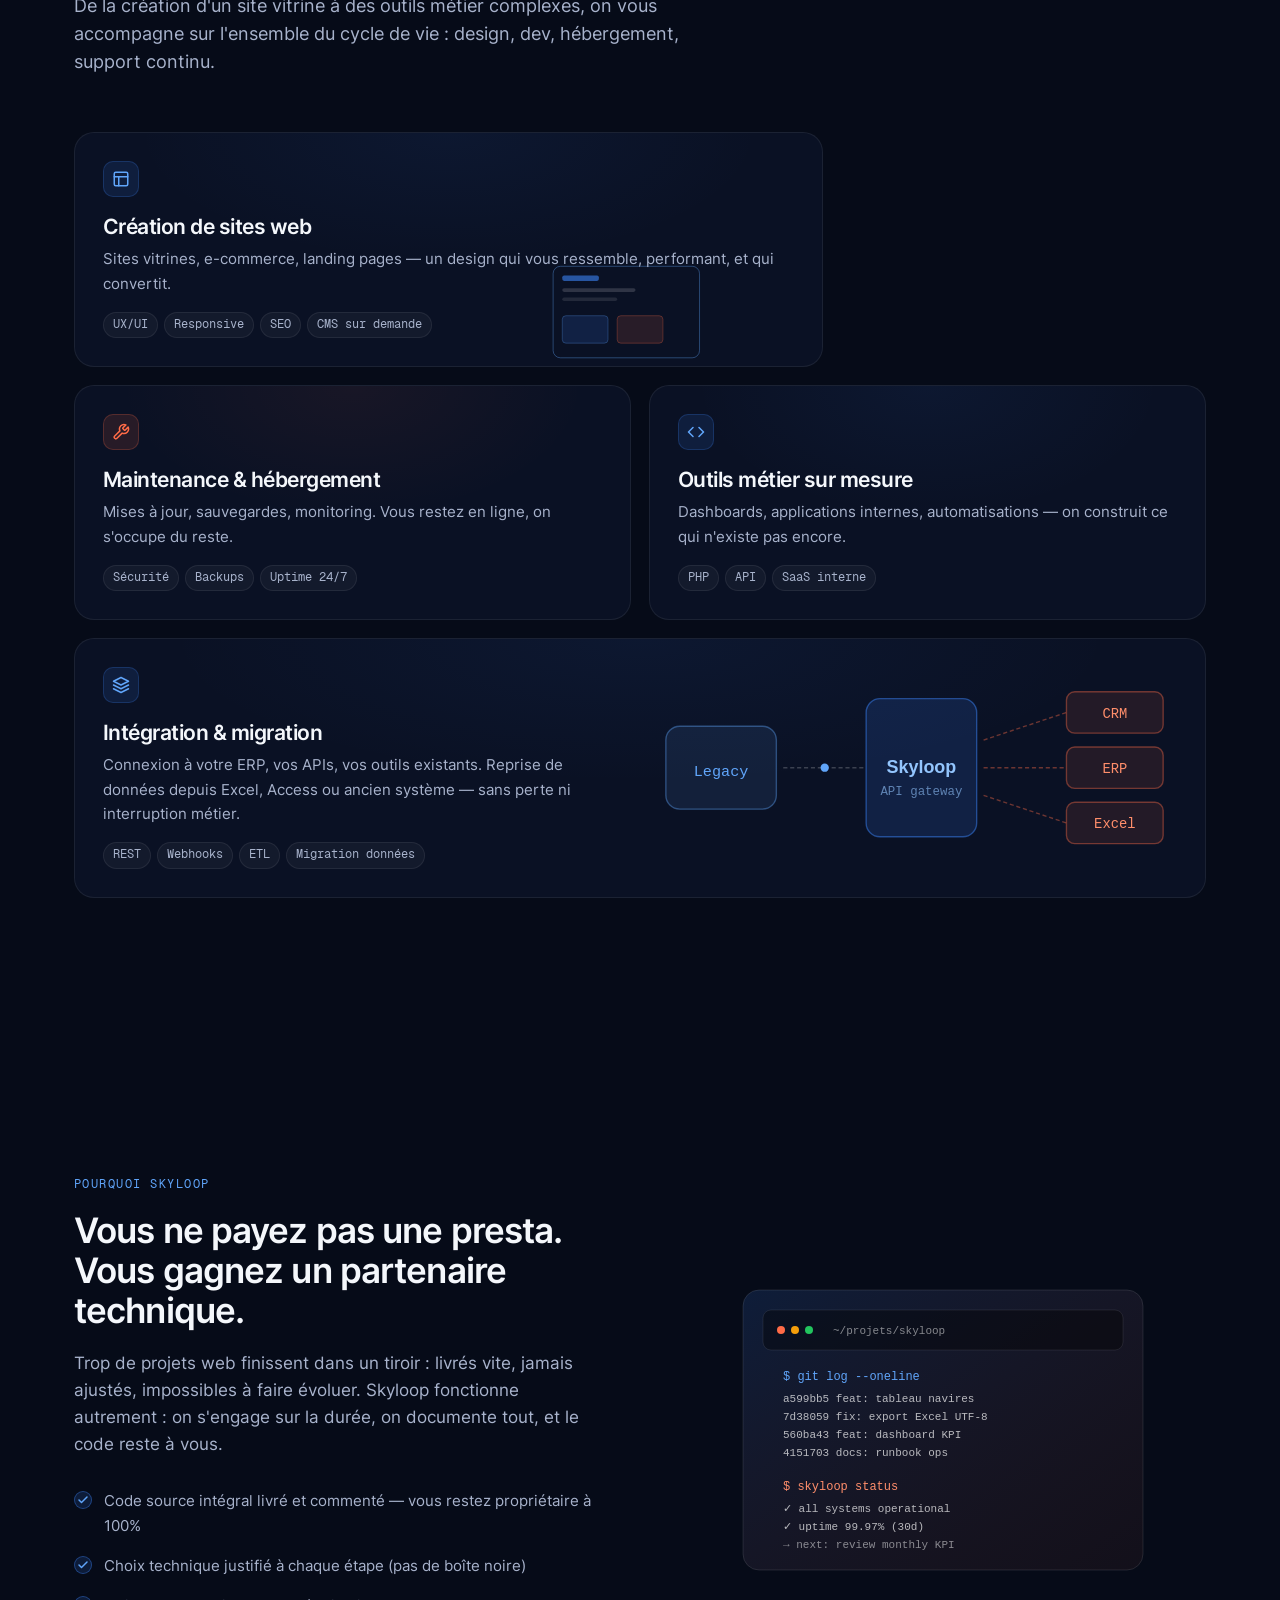
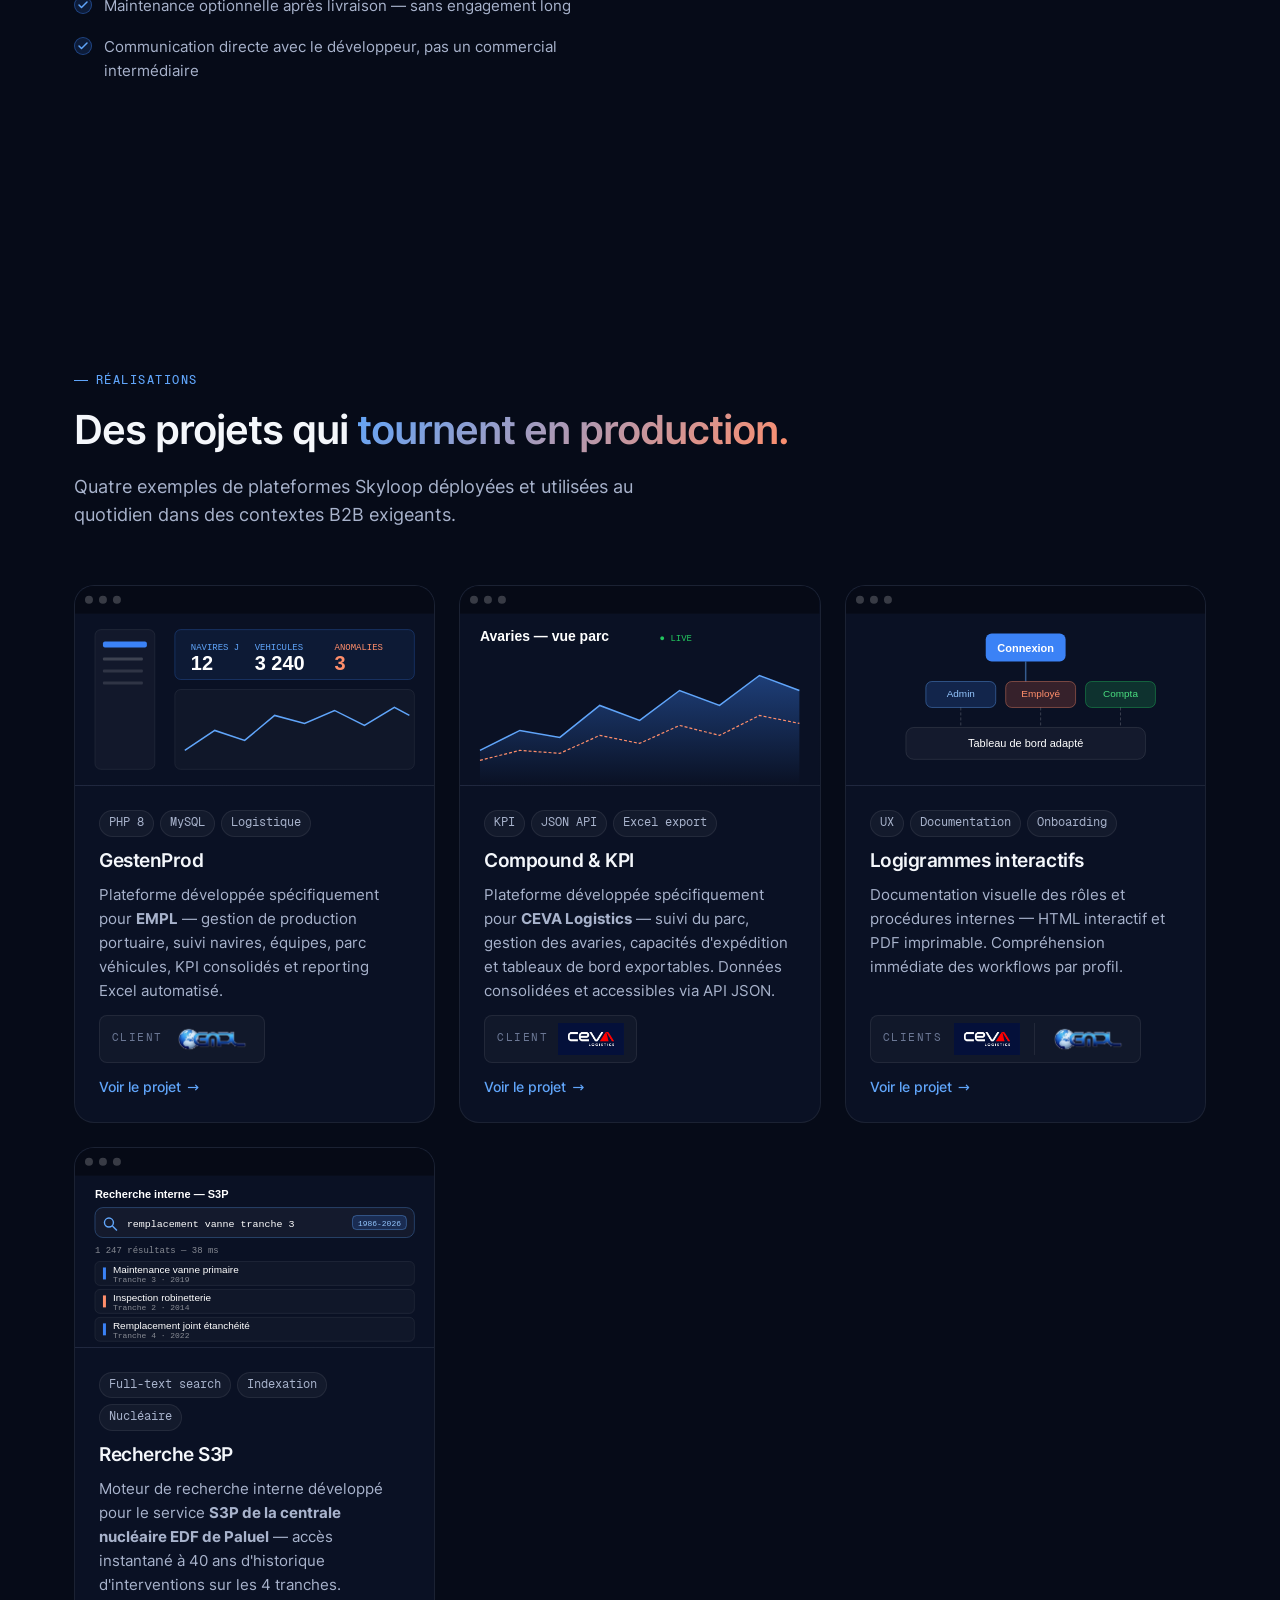
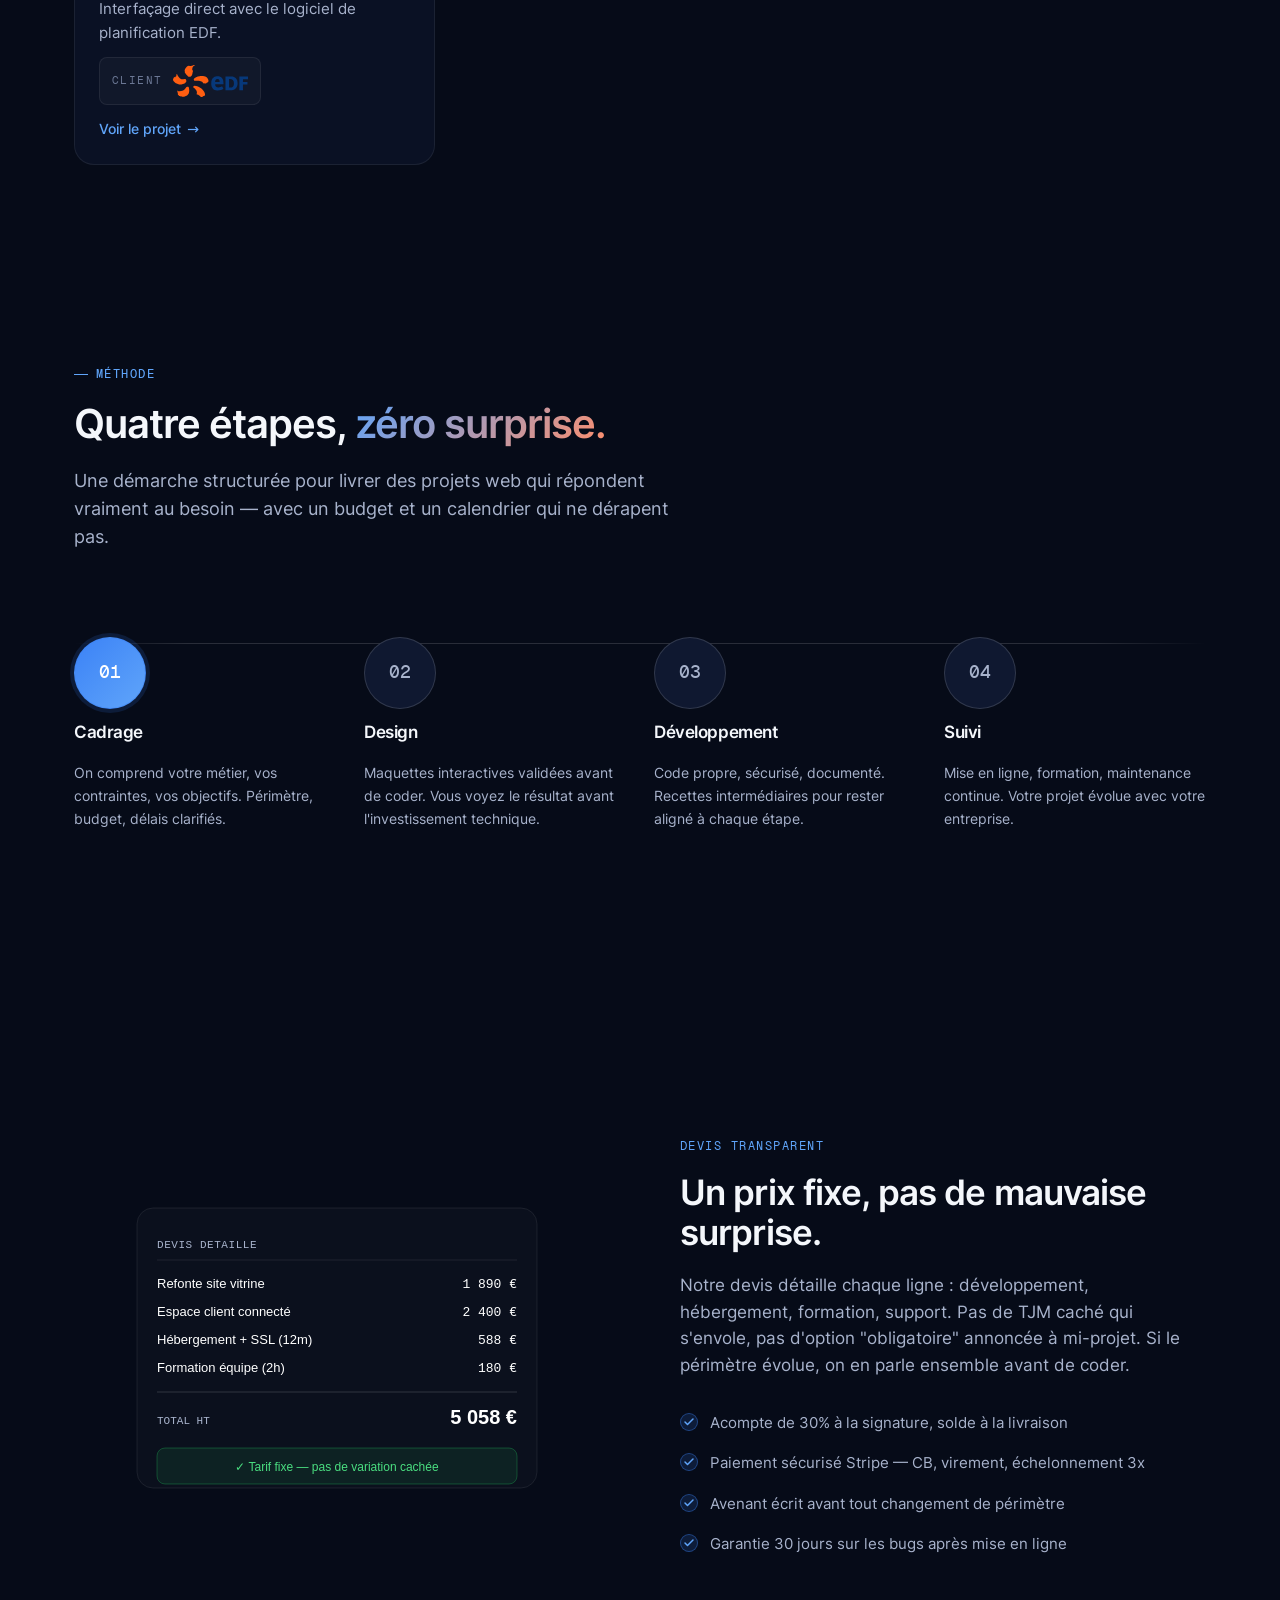
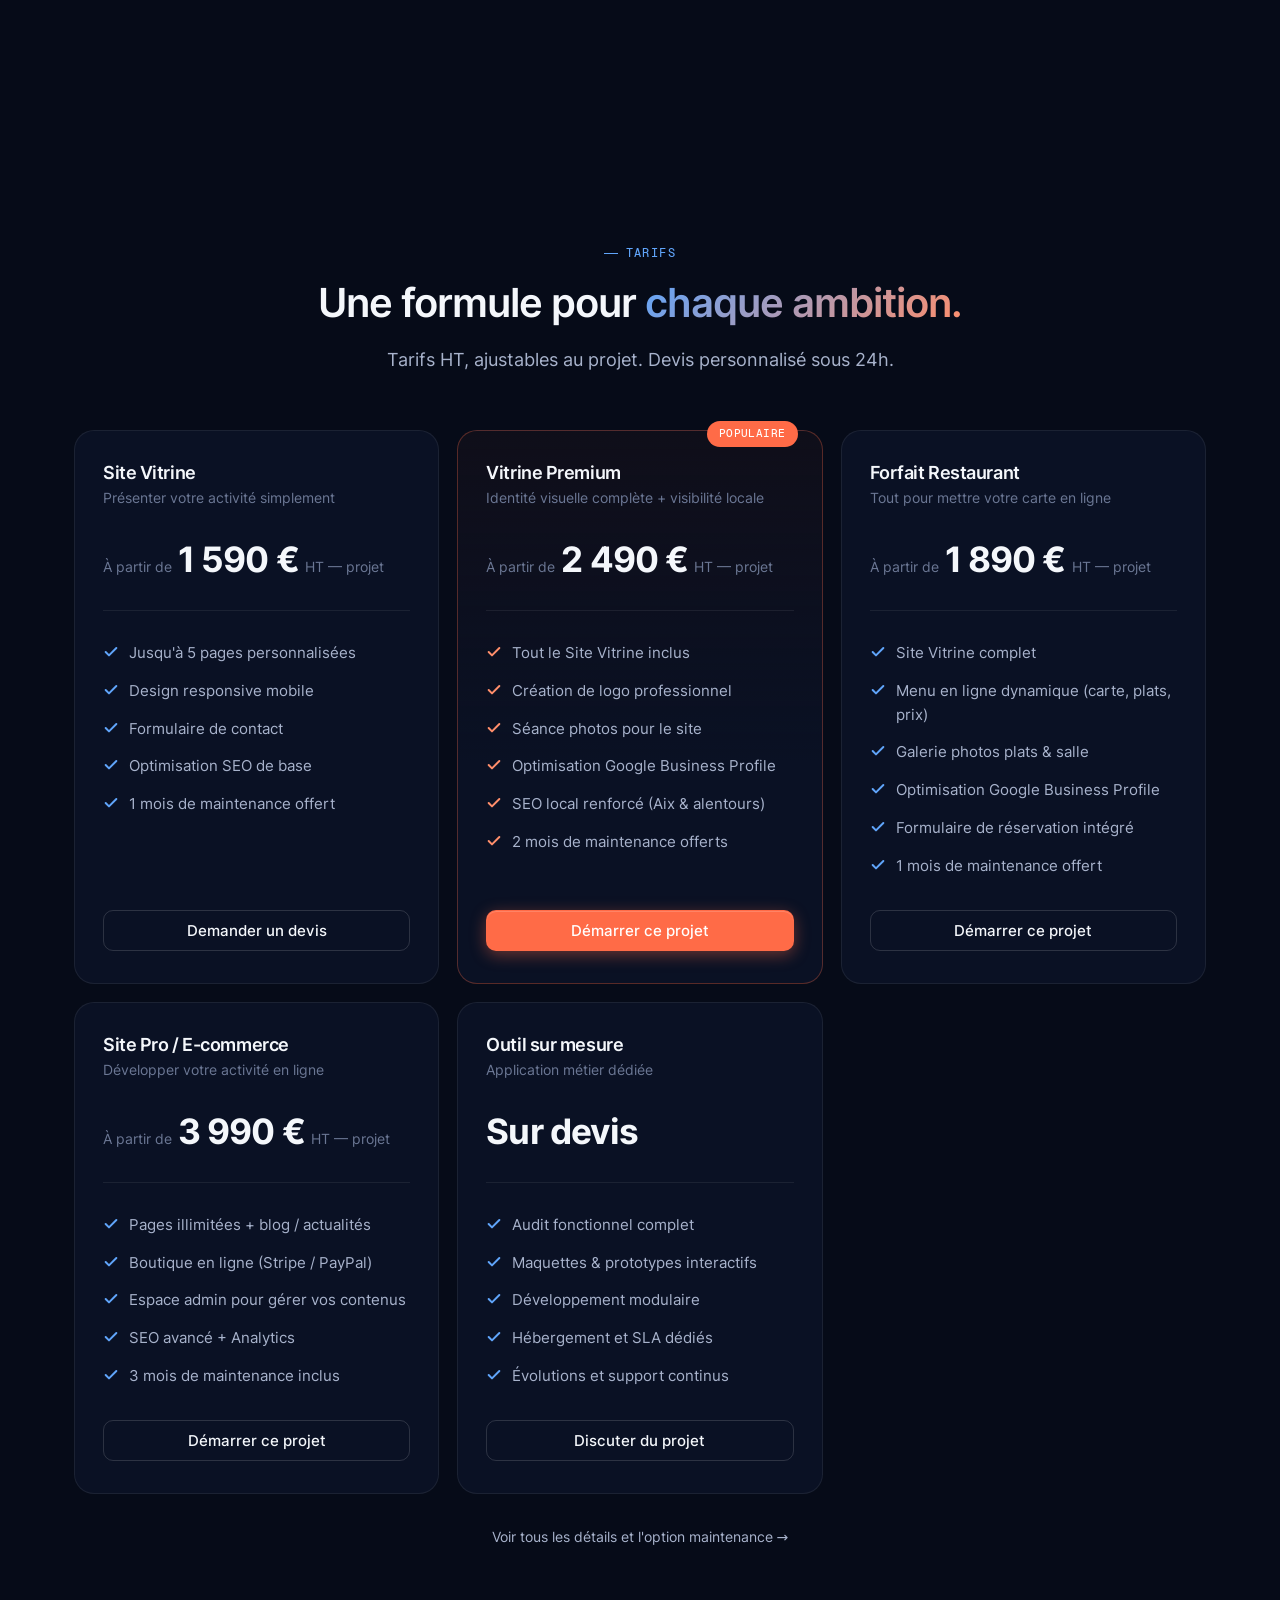
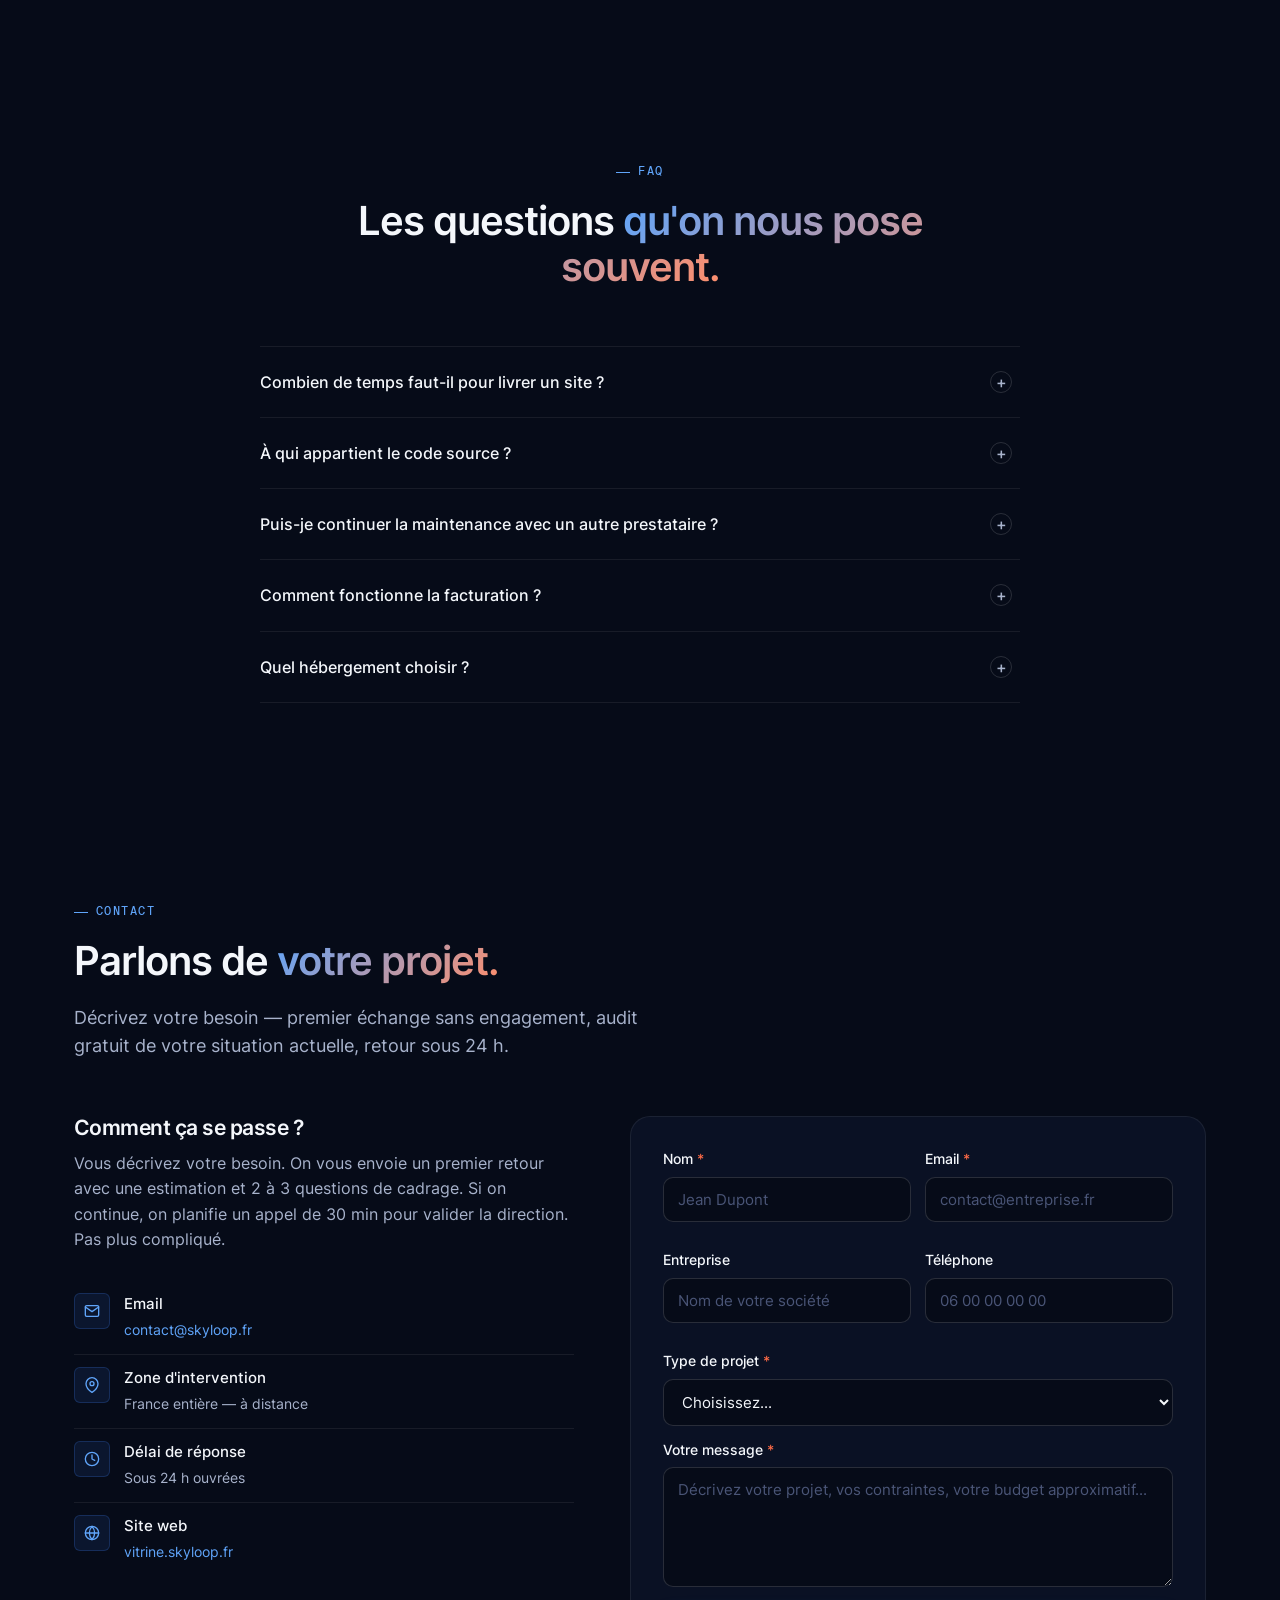
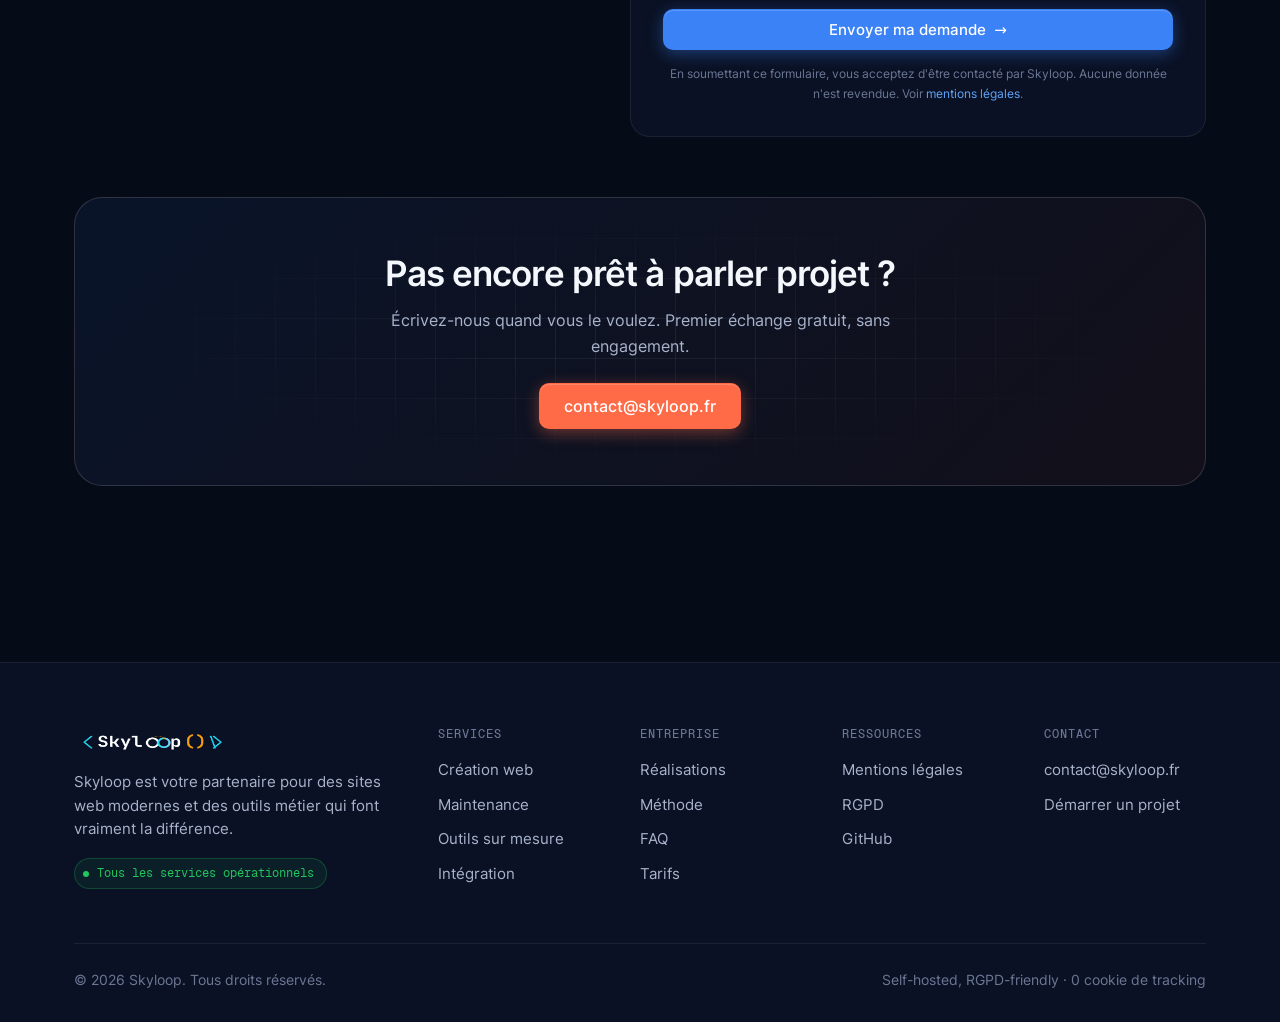
==== commit ce057834: "feat(realisations): ajoute CEVA et EMPL comme clients du projet Logigrammes - Nouveau composant CSS " ====
--- a/index.html
+++ b/index.html
@@ -551,6 +551,17 @@
               </div>
               <h3>Logigrammes interactifs</h3>
               <p>Documentation visuelle des rôles et procédures internes — HTML interactif et PDF imprimable. Compréhension immédiate des workflows par profil.</p>
+              <div class="work__clients">
+                <span class="work__client-label">Clients</span>
+                <div class="work__clients-logos">
+                  <a href="https://www.cevalogistics.com" target="_blank" rel="noopener noreferrer" aria-label="Visiter le site CEVA Logistics">
+                    <img src="assets/images/CEVA_Logo_Blue.jpg" alt="CEVA Logistics" class="work__client-logo" loading="lazy">
+                  </a>
+                  <a href="https://www.empl.fr" target="_blank" rel="noopener noreferrer" aria-label="Visiter le site EMPL">
+                    <img src="assets/images/EMPL-Logo.avif" alt="EMPL" class="work__client-logo" loading="lazy">
+                  </a>
+                </div>
+              </div>
               <a href="realisations.html#logigrammes" class="work__link">Voir le projet</a>
             </div>
           </article>
--- a/assets/css/style.css
+++ b/assets/css/style.css
@@ -986,6 +986,64 @@
 }
 .project-client:hover .project-client__arrow {
   transform: translate(3px, -3px);
+}
+
+/* ====== Multi-clients (work card & project detail) ====== */
+.work__clients {
+  display: inline-flex;
+  align-items: center;
+  gap: 12px;
+  padding: 7px 12px;
+  background: rgba(255,255,255,0.03);
+  border: 1px solid var(--hairline);
+  border-radius: 8px;
+  width: fit-content;
+}
+.work__clients-logos {
+  display: inline-flex;
+  align-items: center;
+  gap: 14px;
+}
+.work__clients-logos a {
+  display: block;
+  line-height: 0;
+  transition: transform 0.2s var(--ease-out), opacity 0.2s var(--ease-out);
+}
+.work__clients-logos a:hover {
+  transform: translateY(-1px);
+}
+.work__clients-logos a + a {
+  border-left: 1px solid var(--hairline);
+  padding-left: 14px;
+}
+
+.project-clients {
+  display: inline-flex;
+  align-items: center;
+  gap: 16px;
+  padding: 10px 16px;
+  margin-top: 16px;
+  background: rgba(255,255,255,0.03);
+  border: 1px solid var(--hairline);
+  border-radius: 10px;
+  width: fit-content;
+}
+.project-clients__logos {
+  display: inline-flex;
+  align-items: center;
+  gap: 18px;
+}
+.project-clients__logos a {
+  display: block;
+  line-height: 0;
+  transition: transform 0.2s var(--ease-out);
+}
+.project-clients__logos a:hover {
+  transform: translateY(-2px);
+}
+.project-clients__logos a + a {
+  border-left: 1px solid var(--hairline);
+  padding-left: 18px;
 }
 
 /* ============ PROCESS TIMELINE ============ */
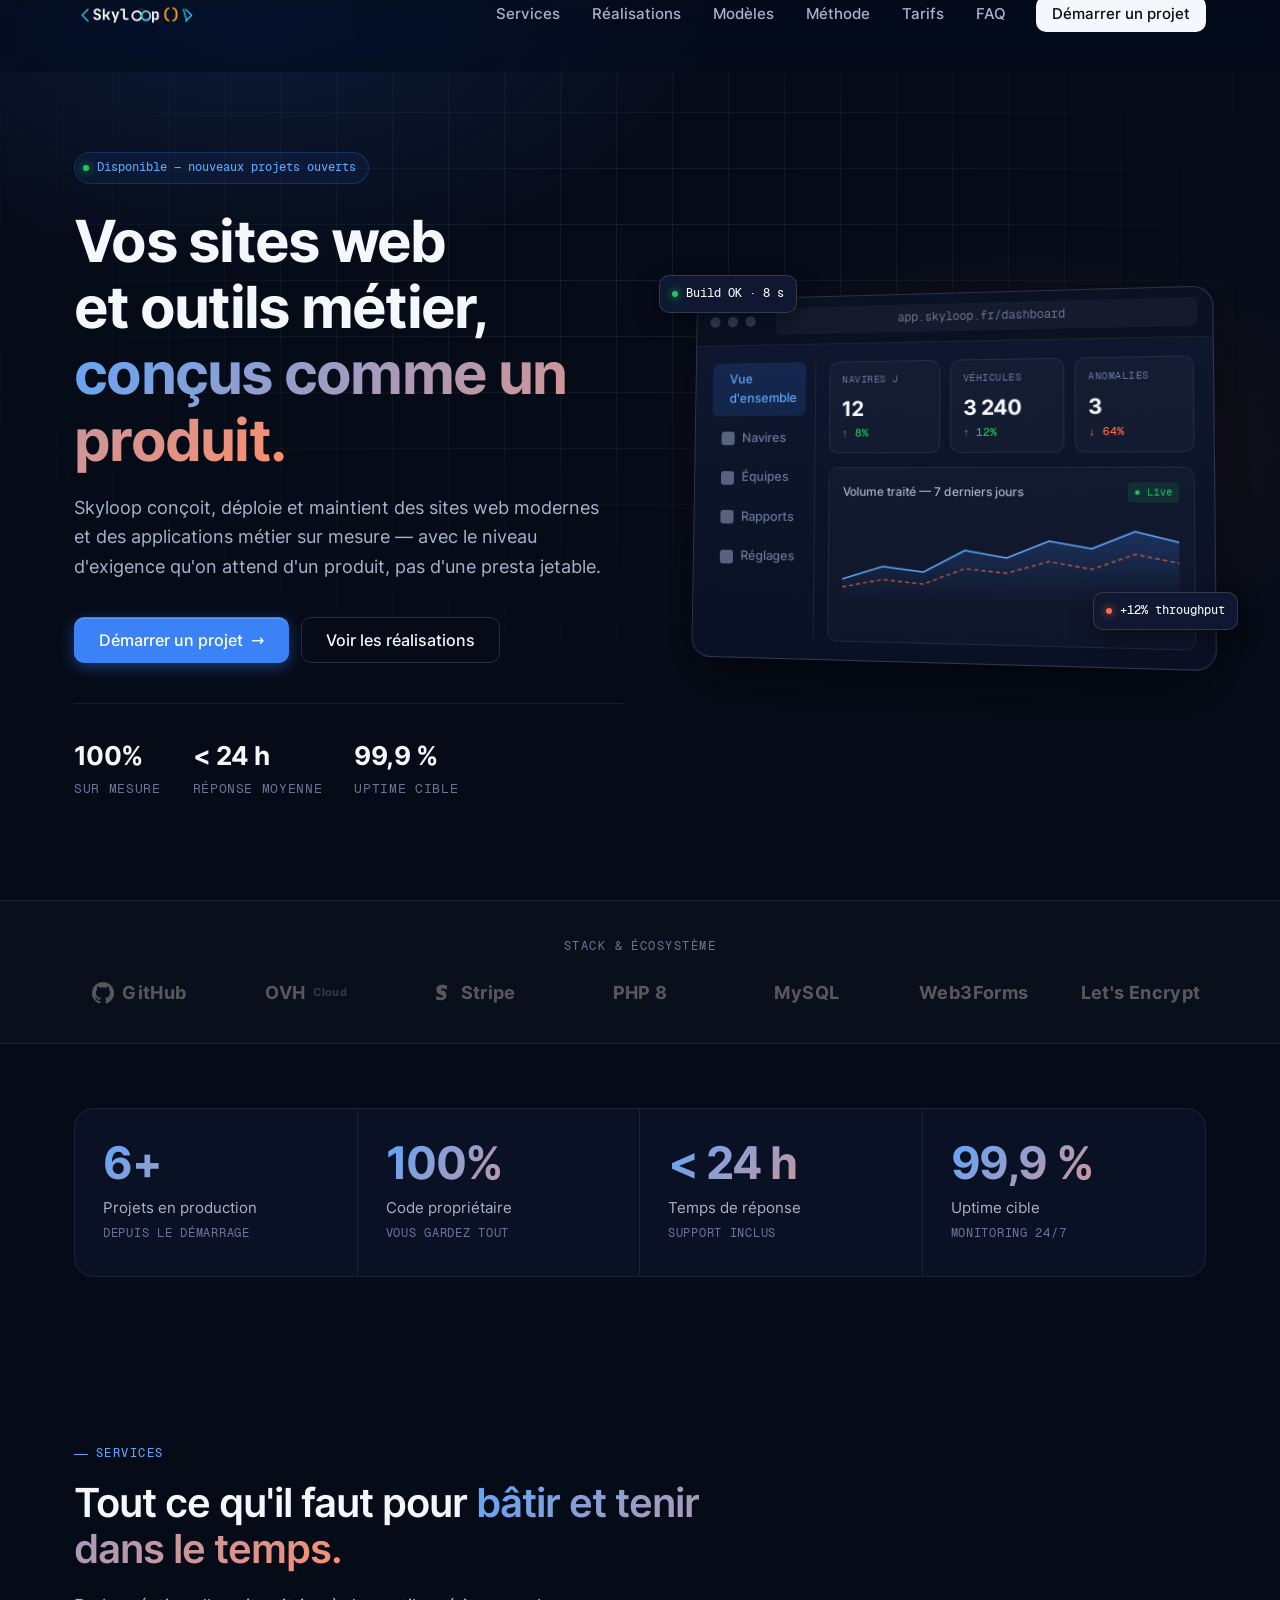
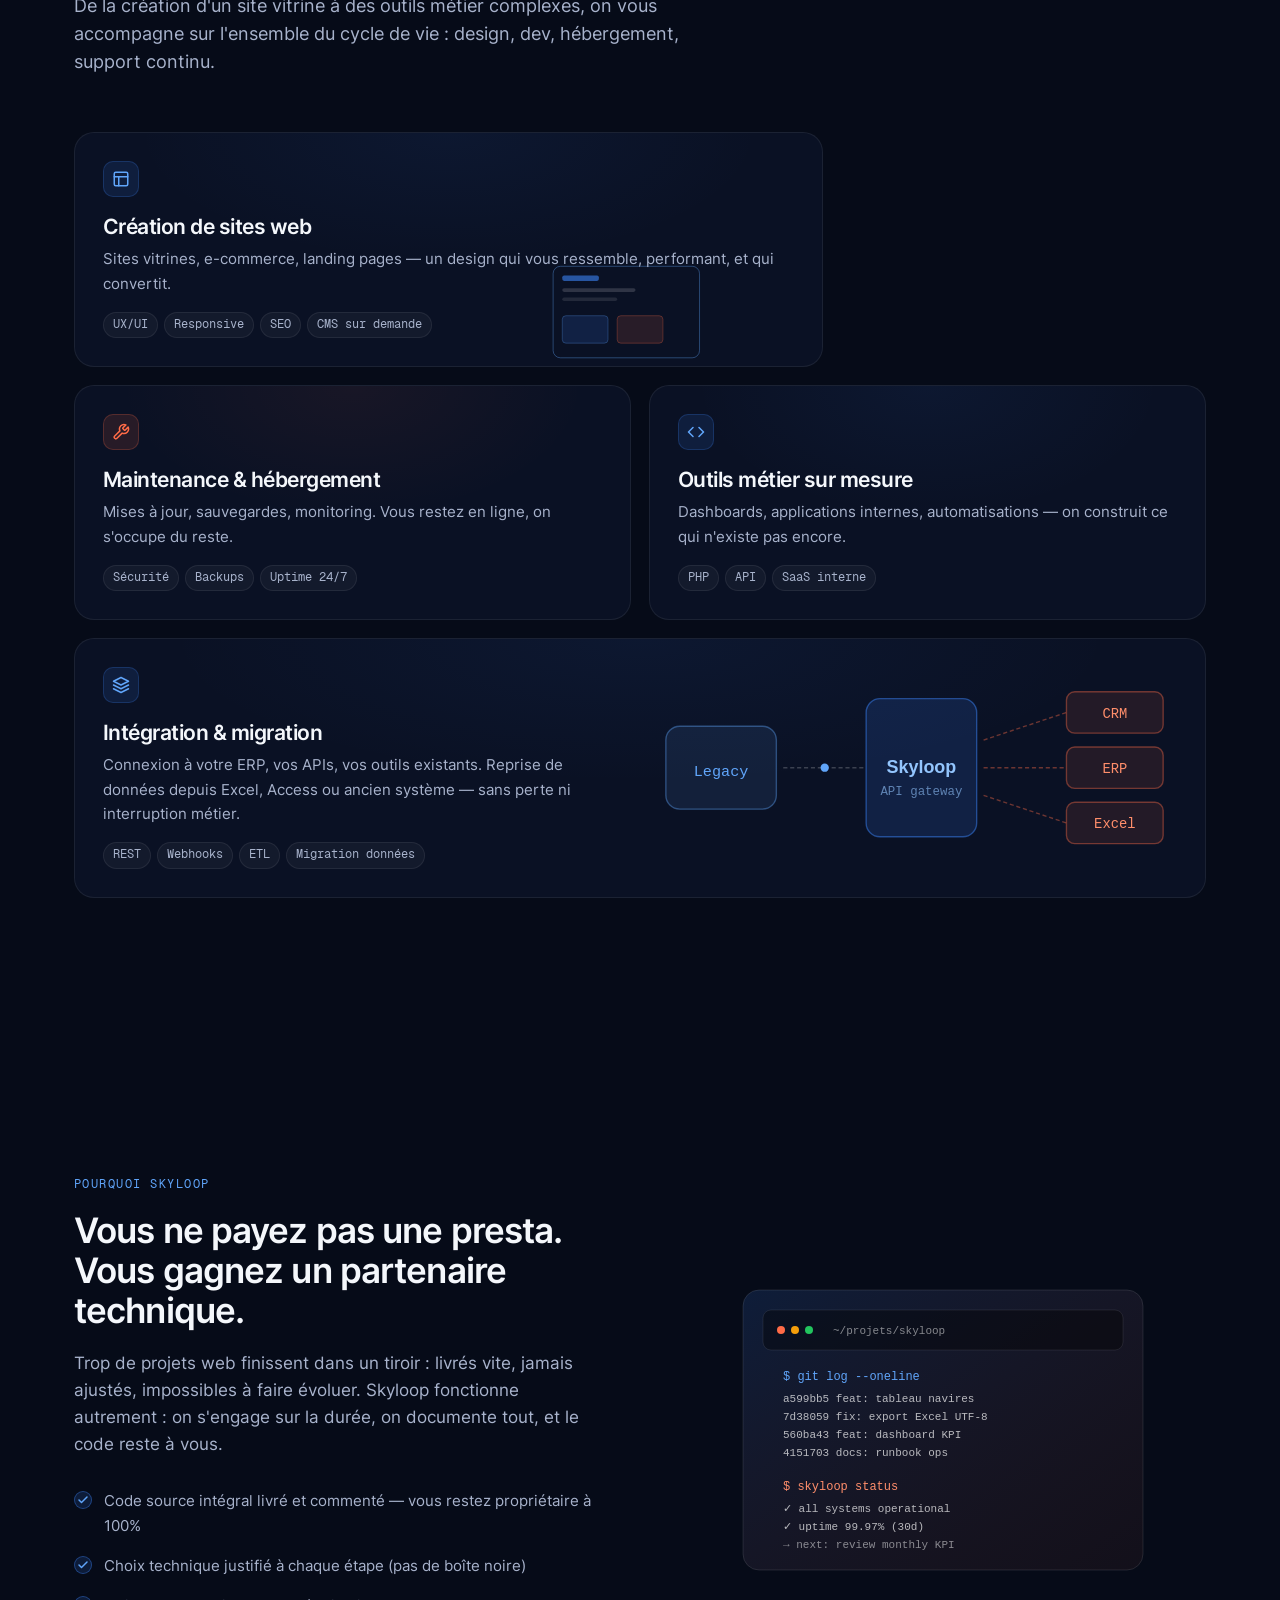
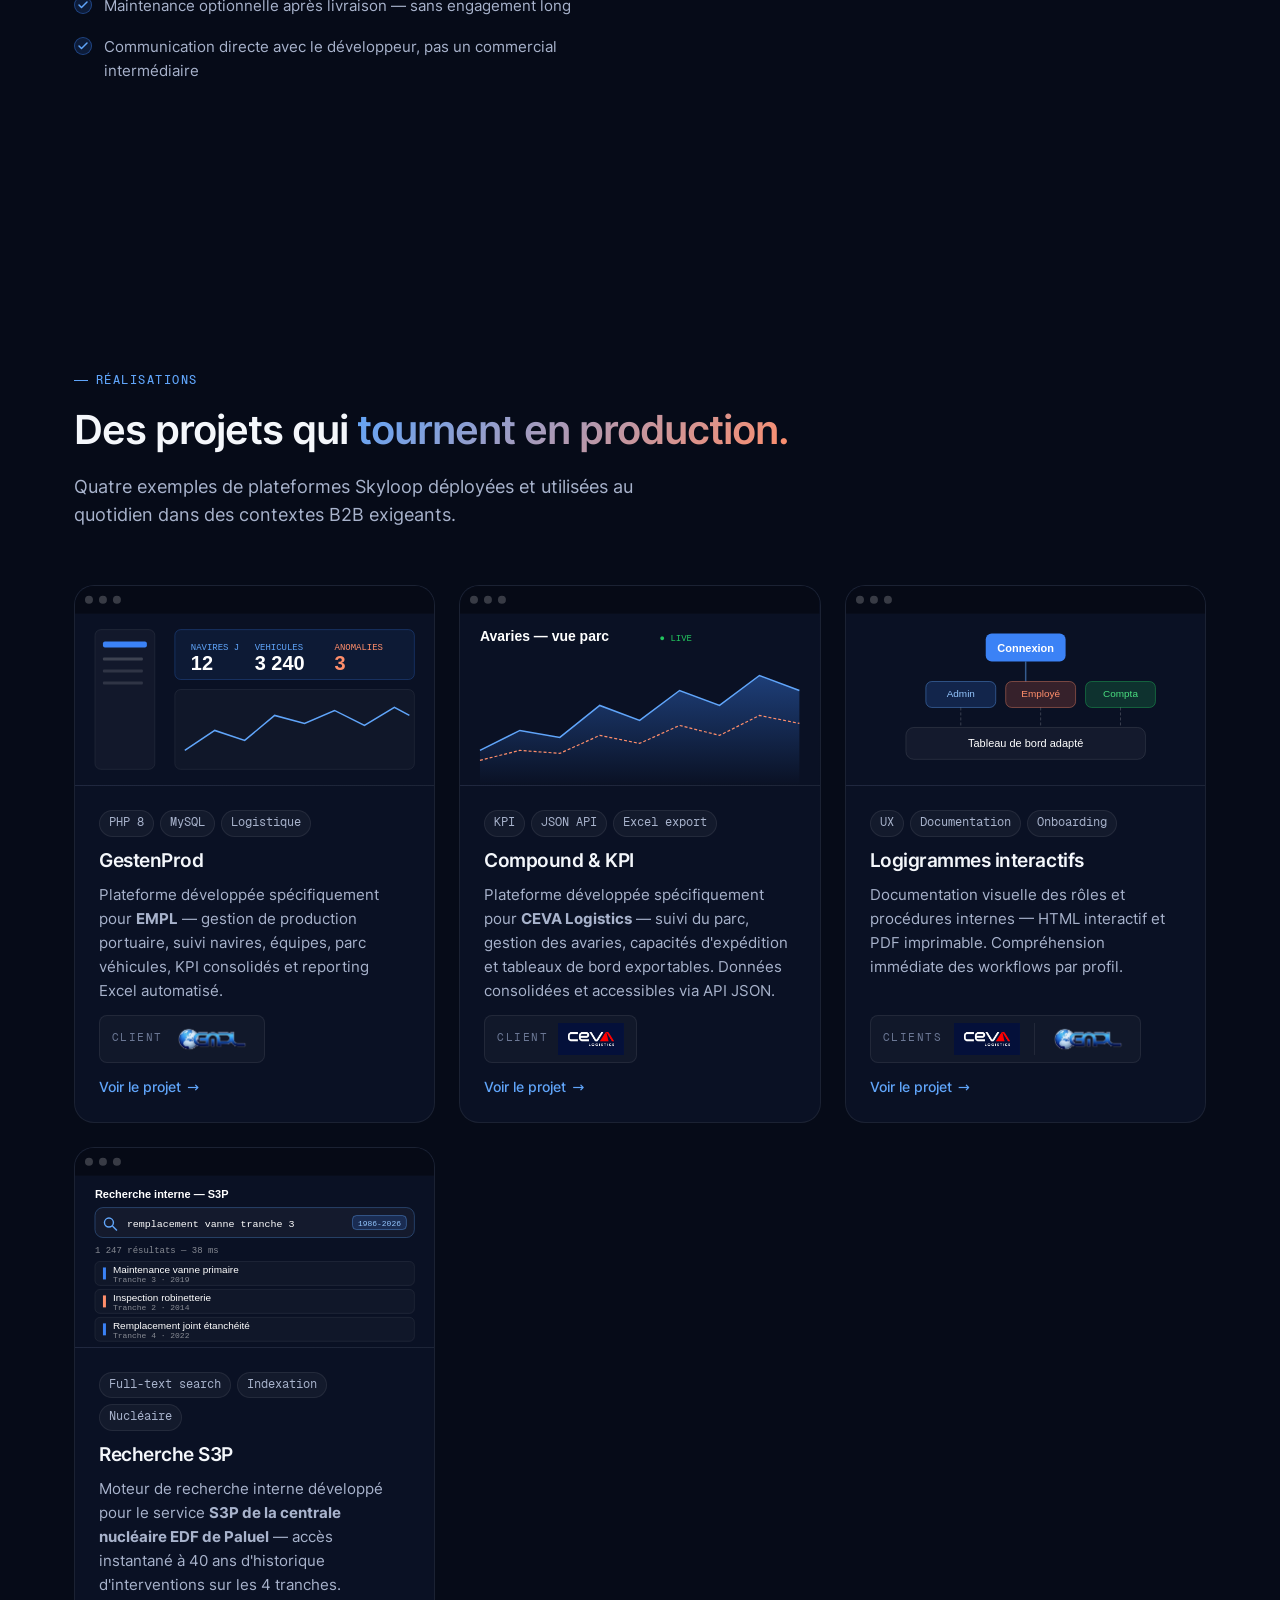
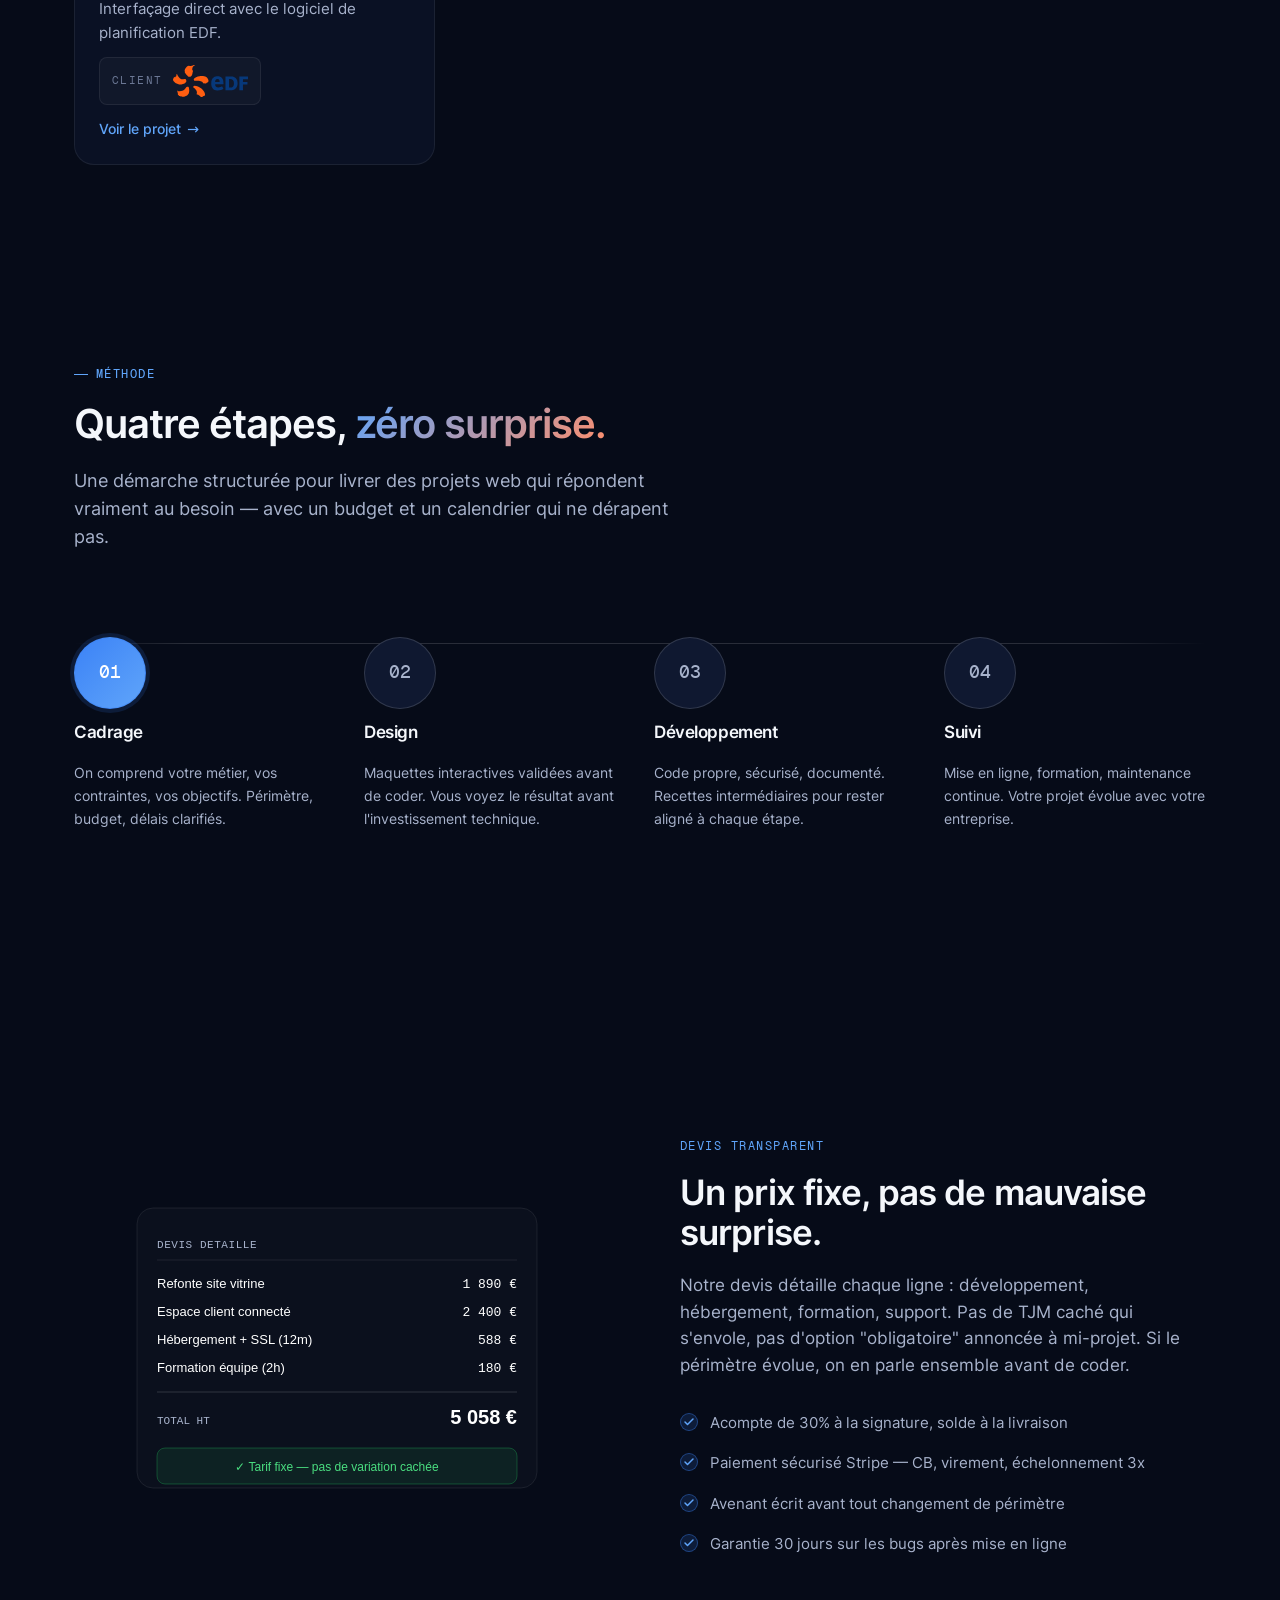
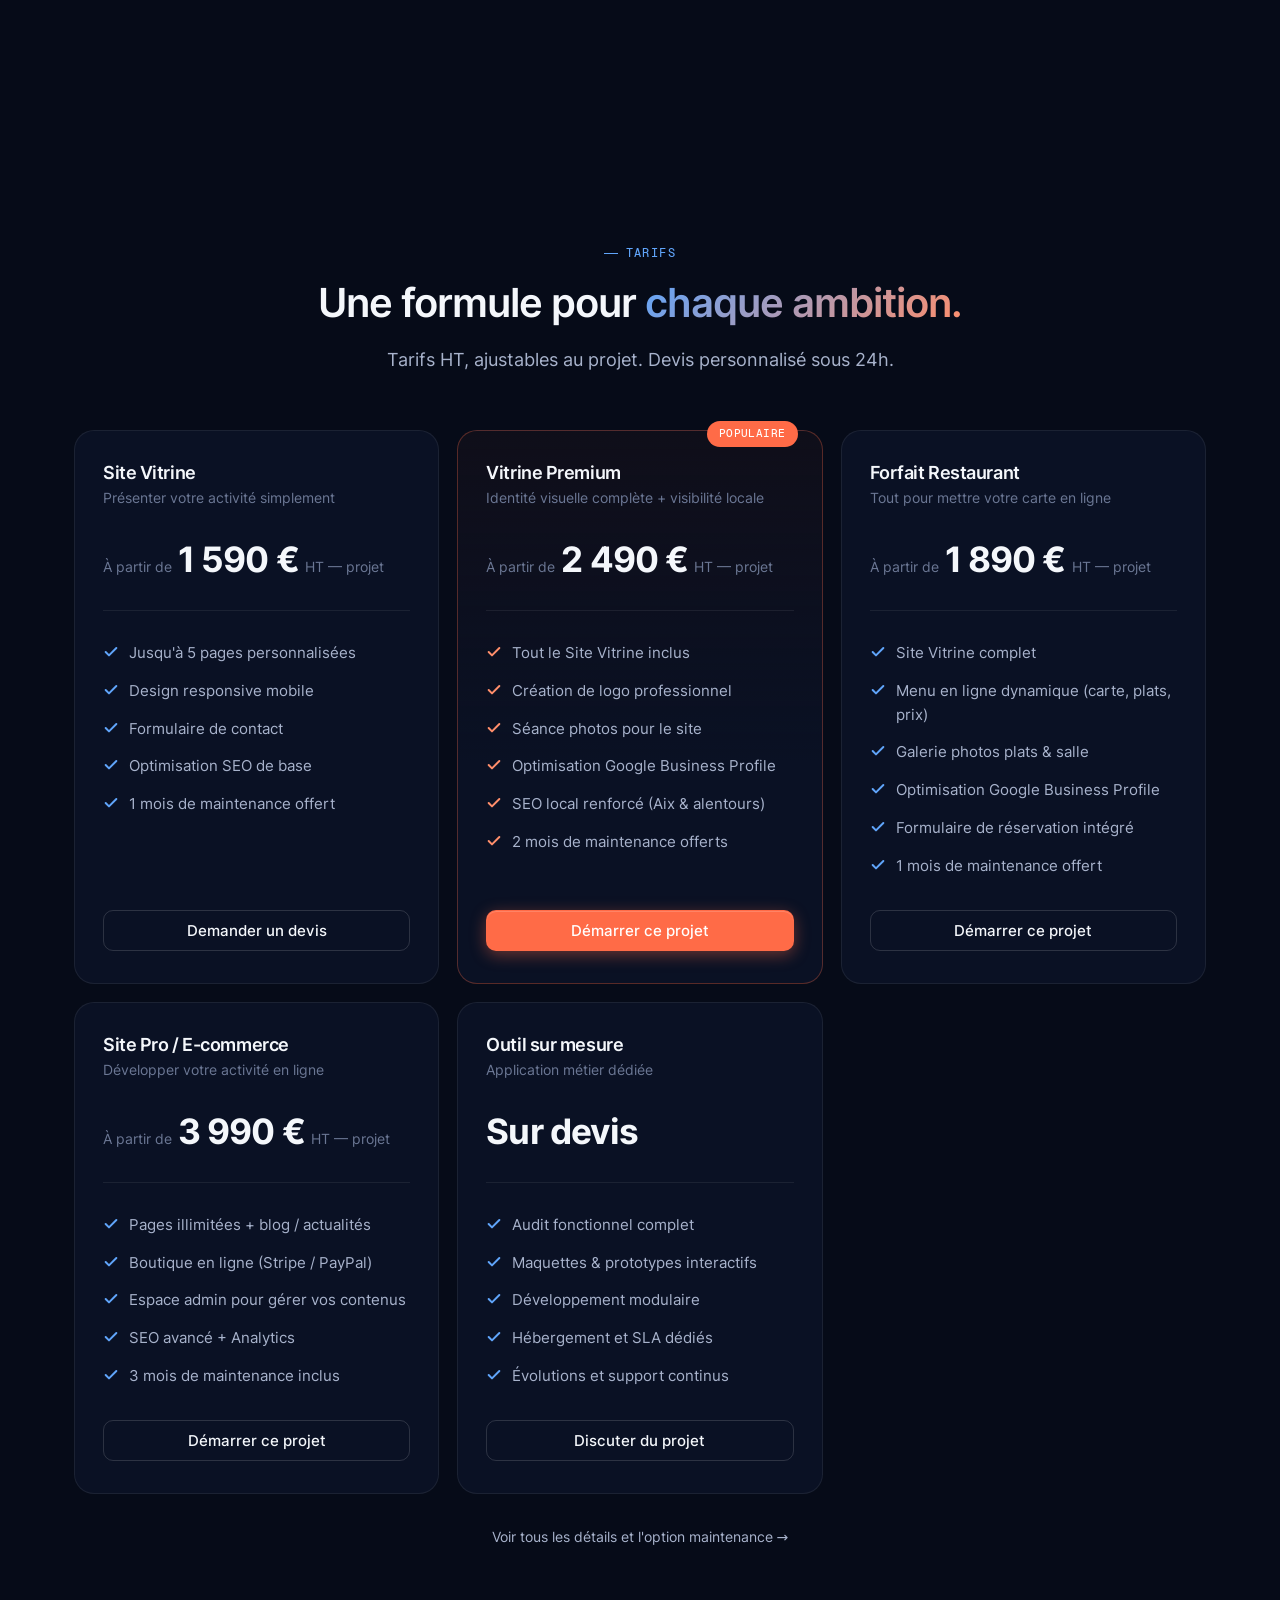
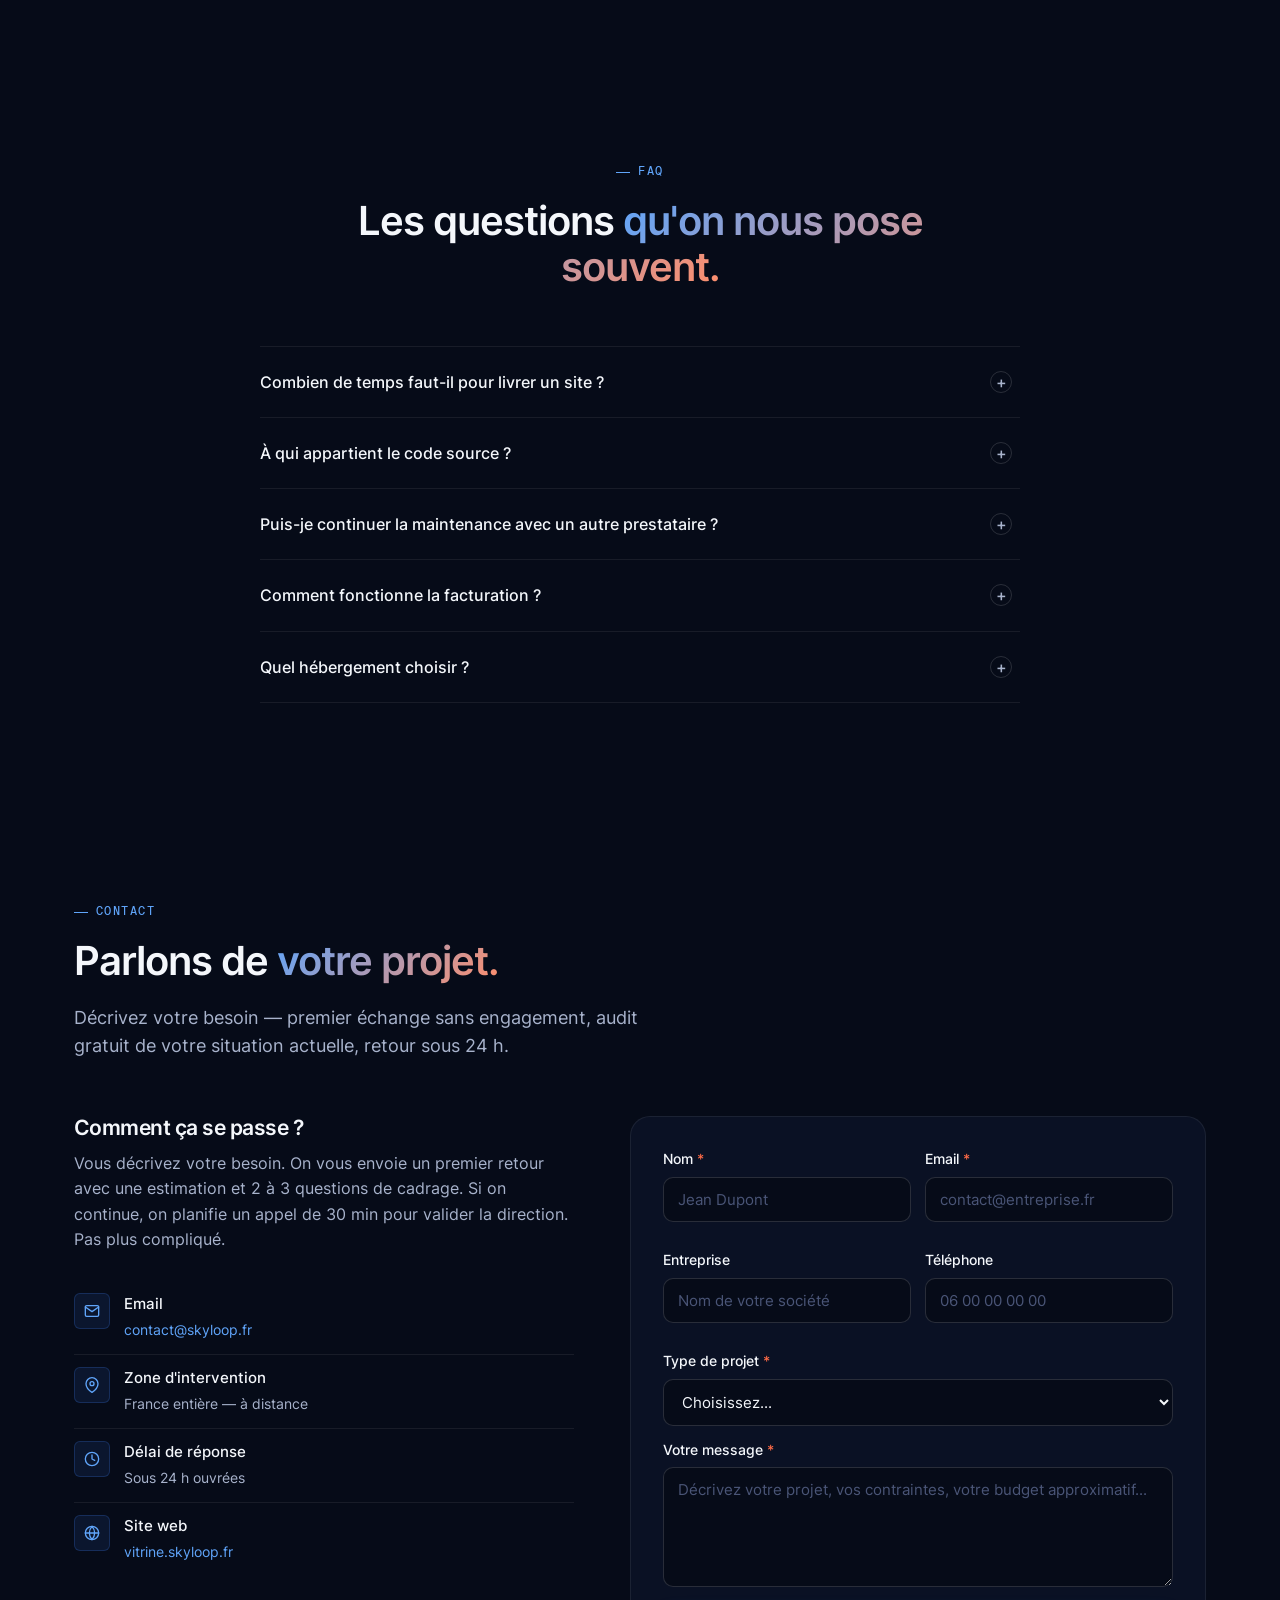
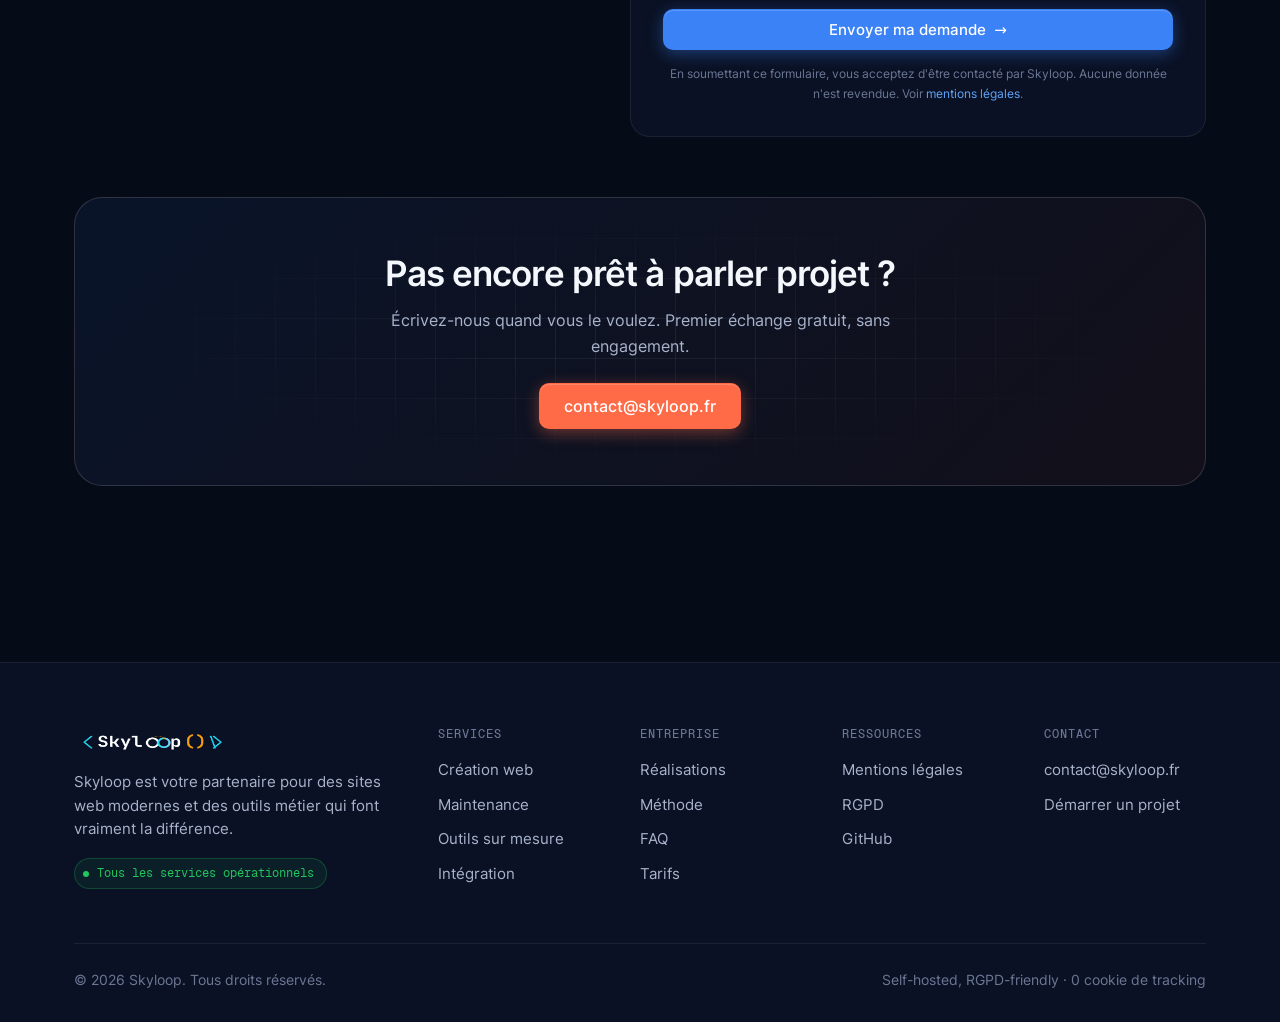
==== commit 6715530d: "feat(templates): ajoute 3 modeles de demonstration pour prospects Trois templates statiques (HTML + " ====
--- a/index.html
+++ b/index.html
@@ -115,6 +115,7 @@
         <ul class="nav__menu" id="menu">
           <li><a href="#services">Services</a></li>
           <li><a href="#realisations">Réalisations</a></li>
+          <li><a href="templates.html">Modèles</a></li>
           <li><a href="#process">Méthode</a></li>
           <li><a href="tarifs.html">Tarifs</a></li>
           <li><a href="#faq">FAQ</a></li>
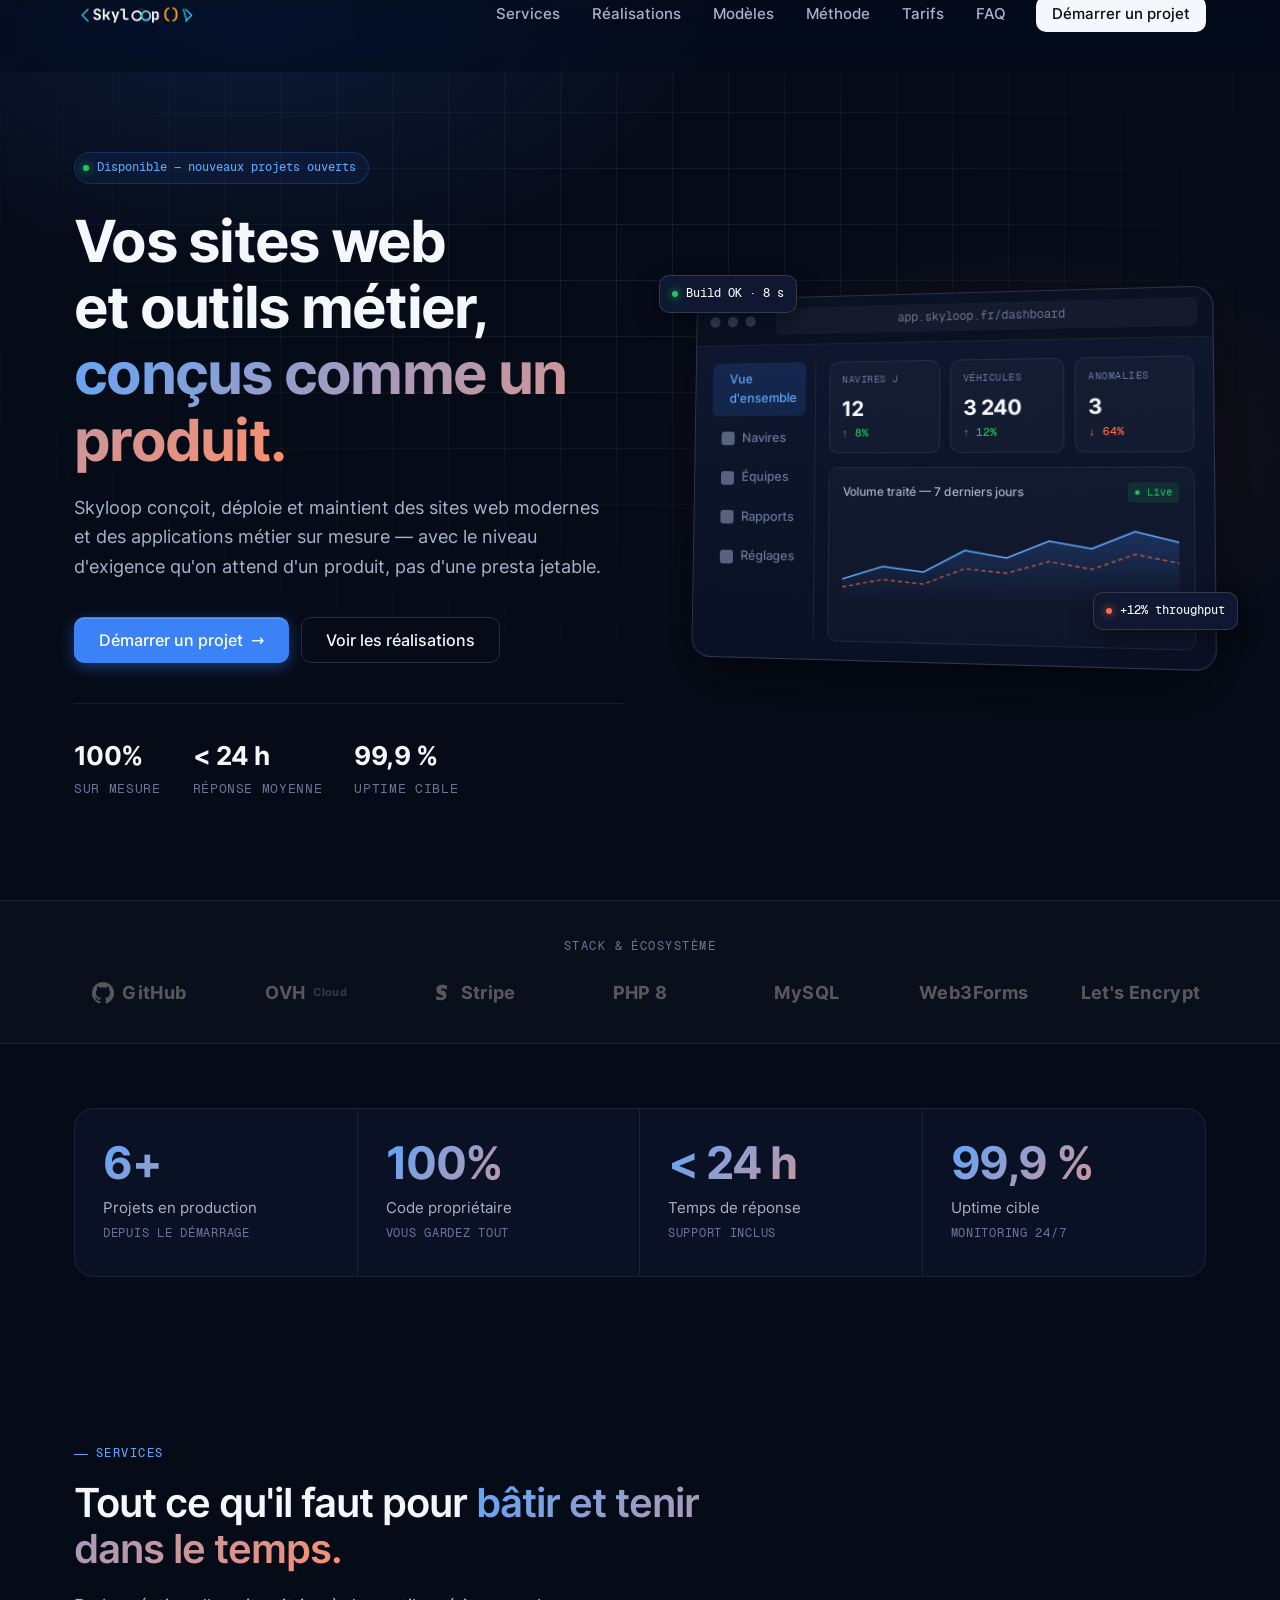
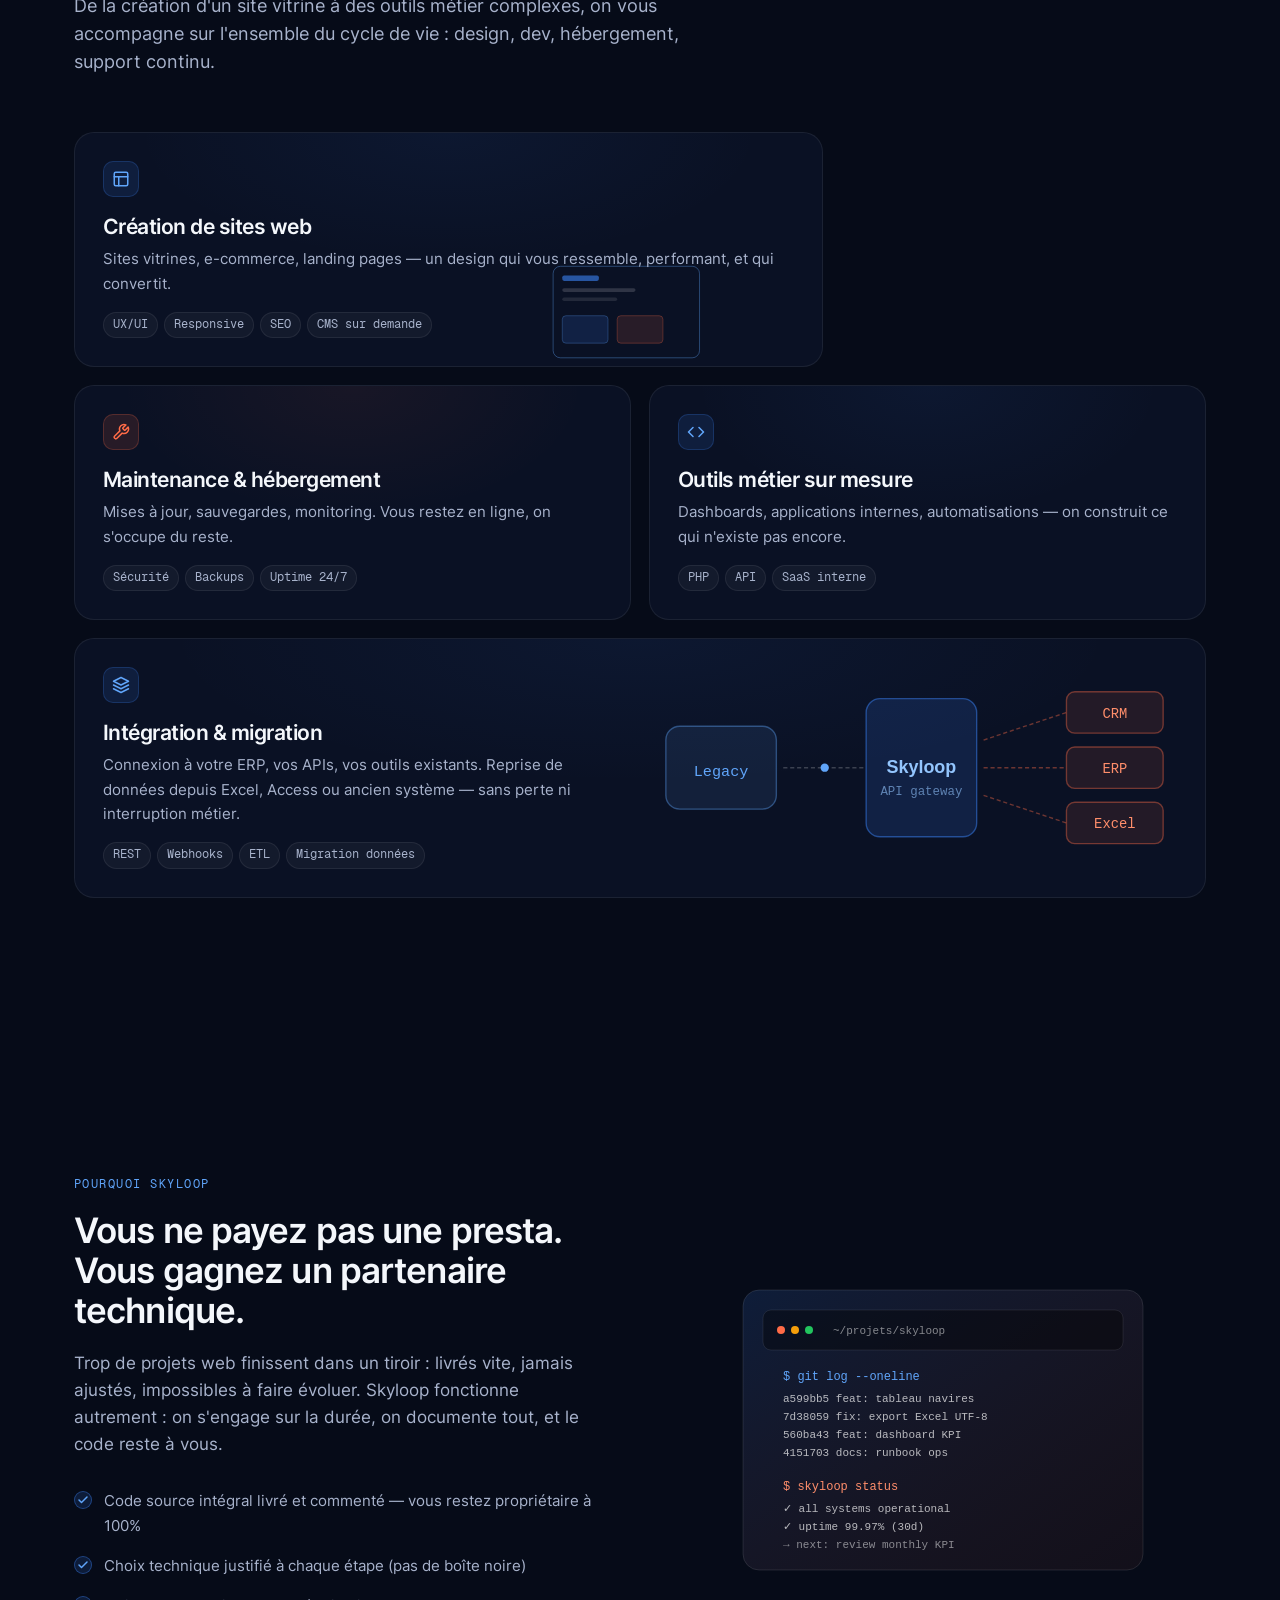
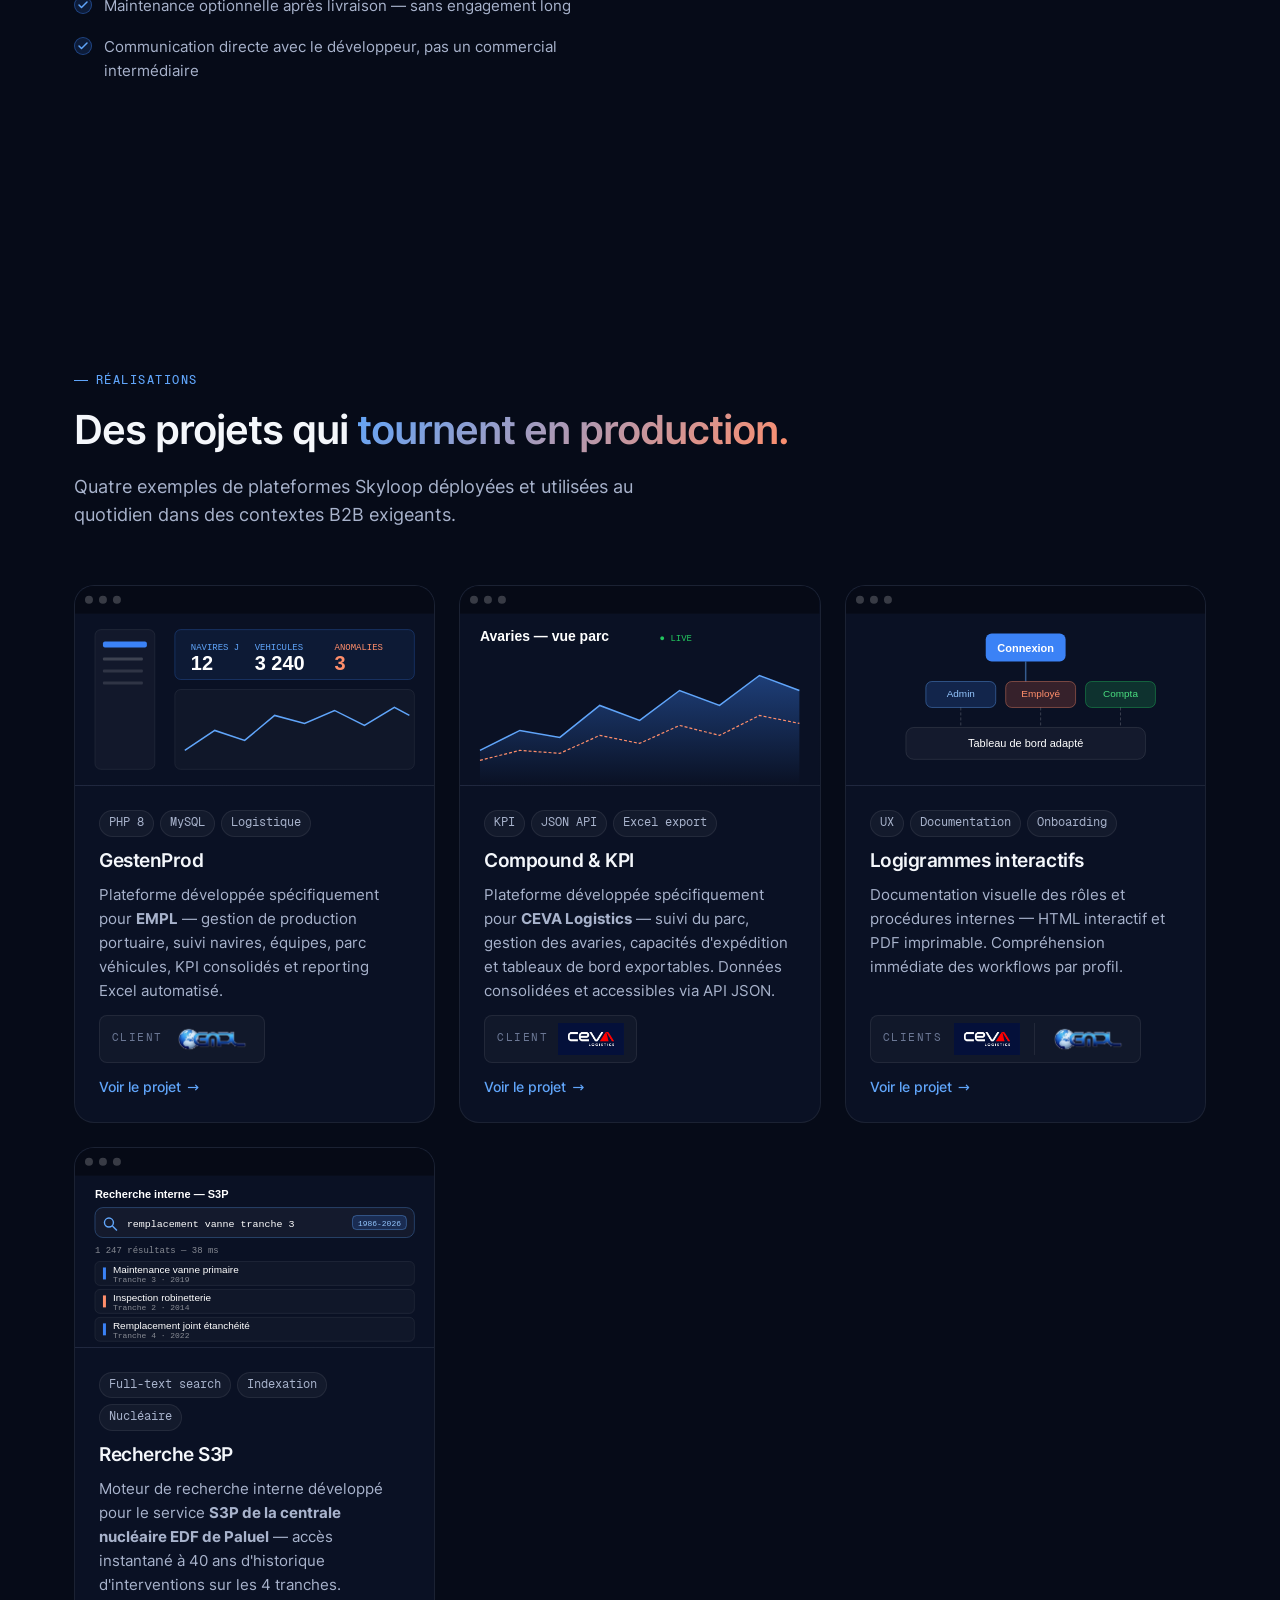
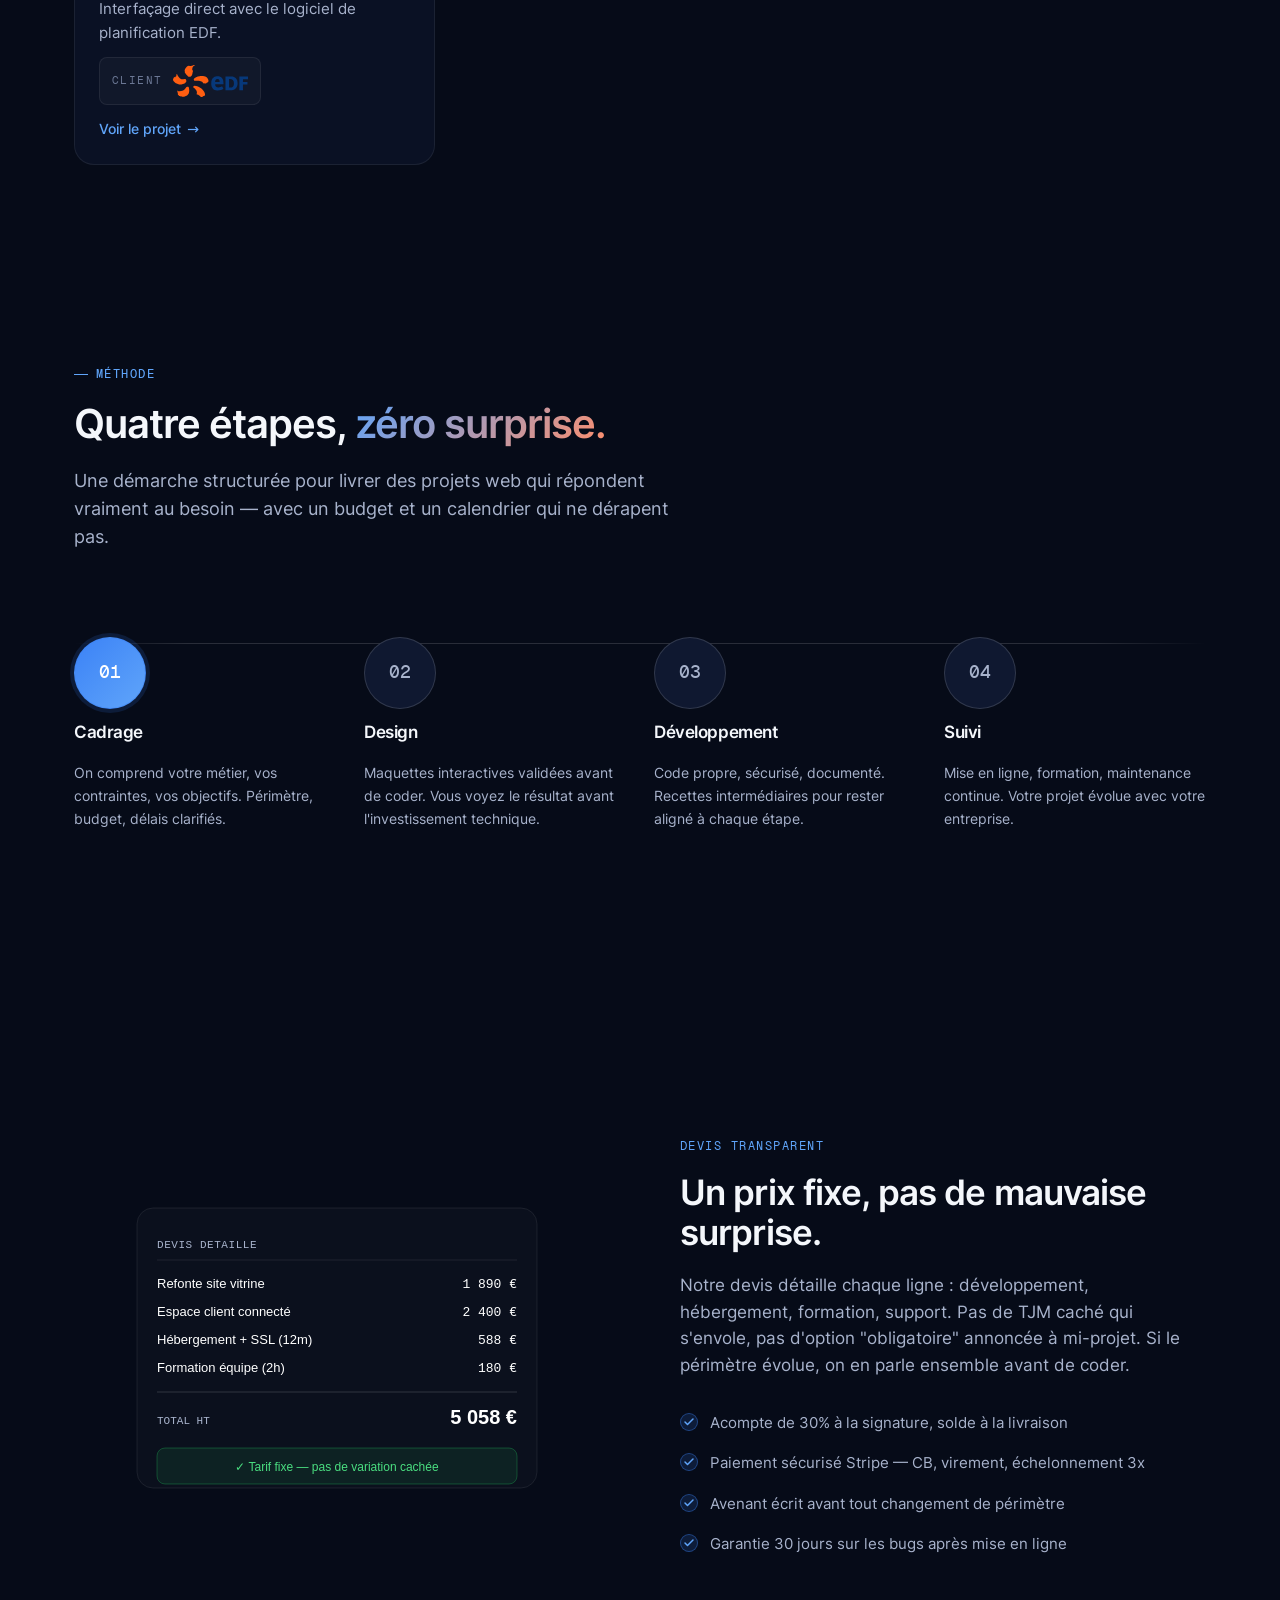
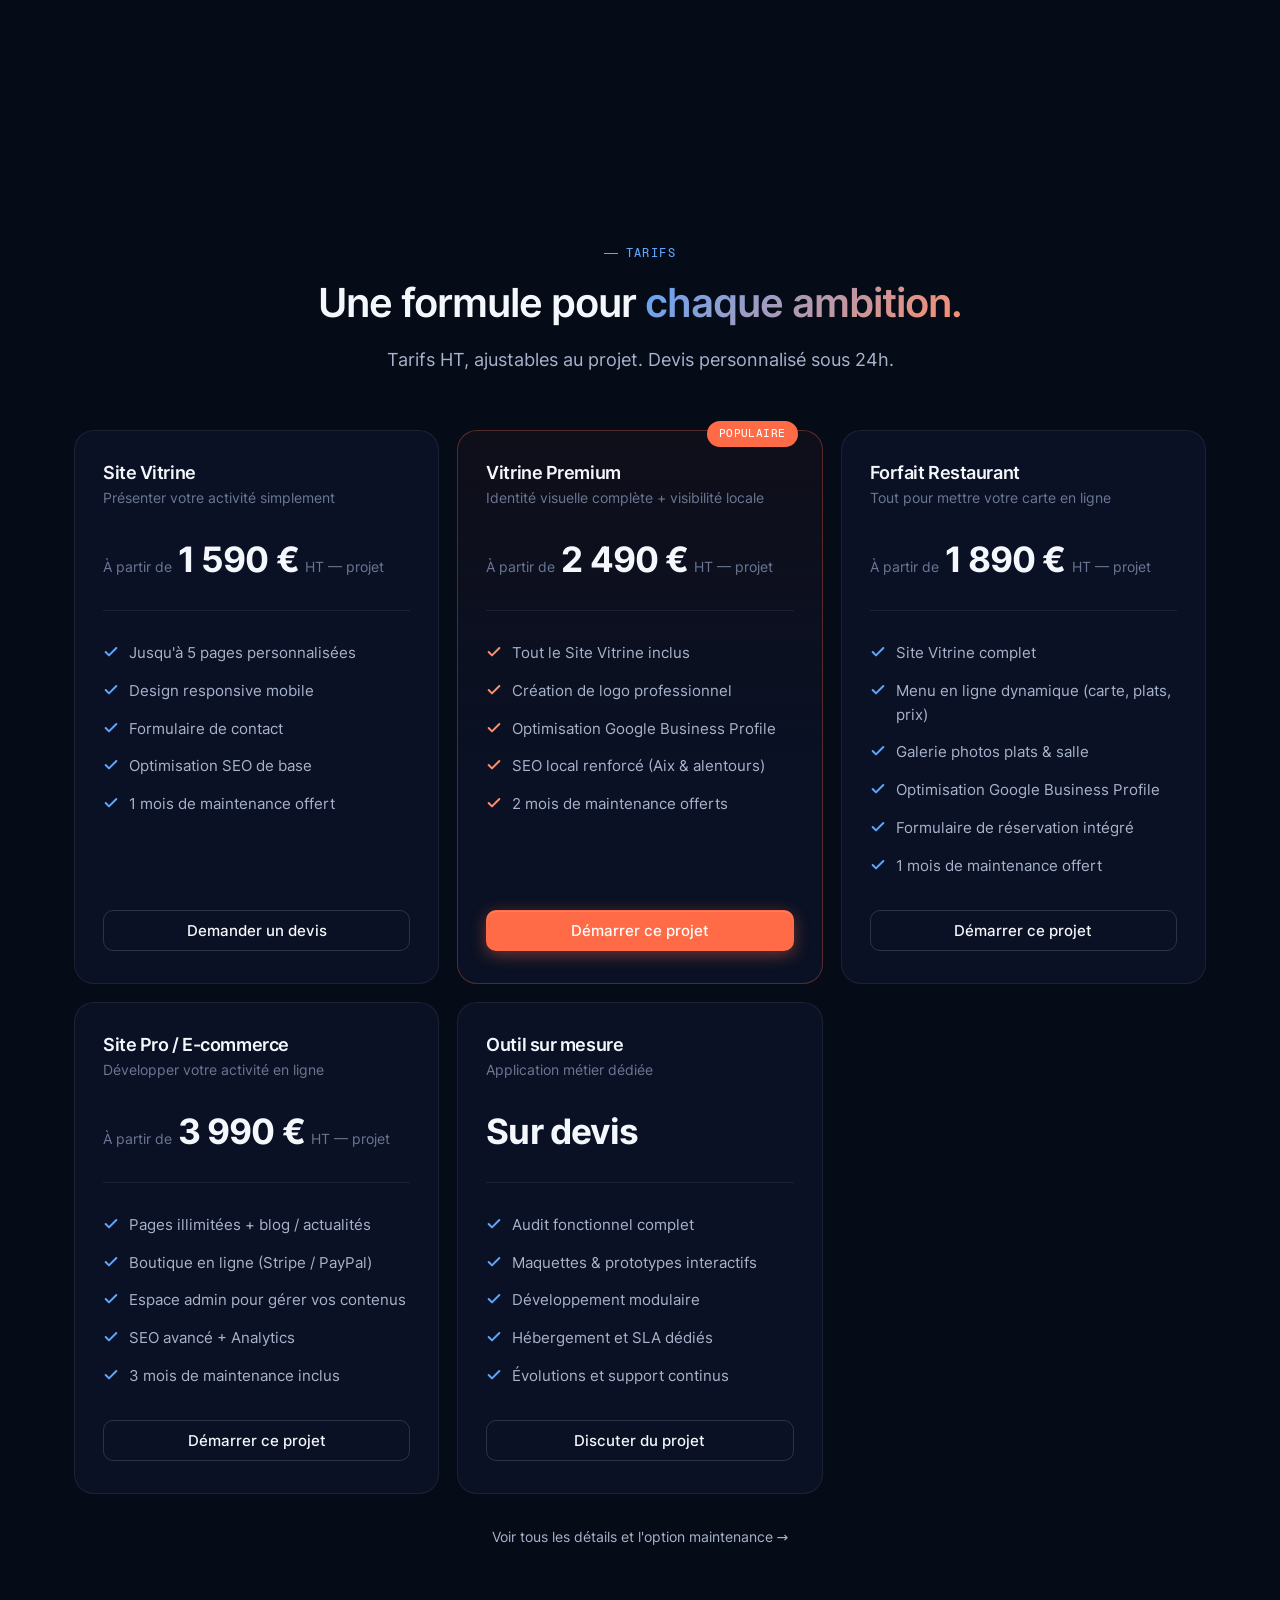
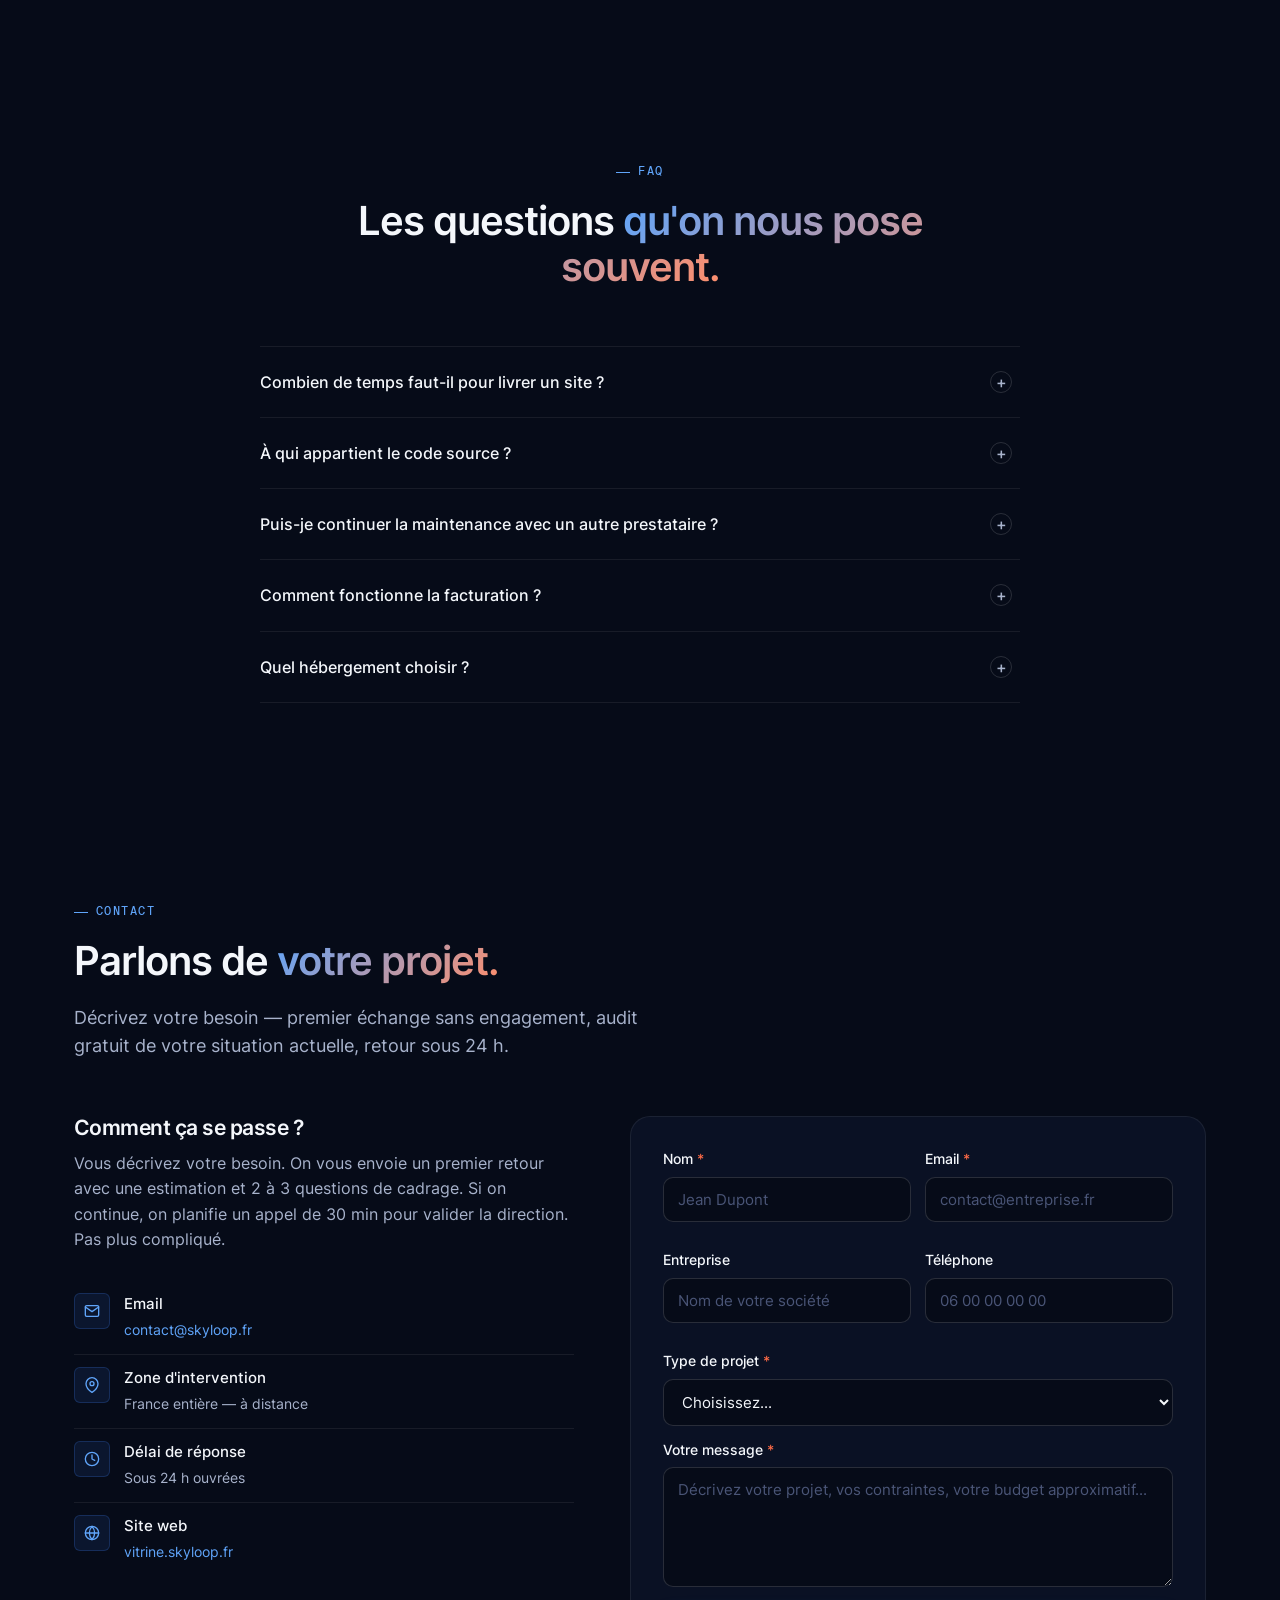
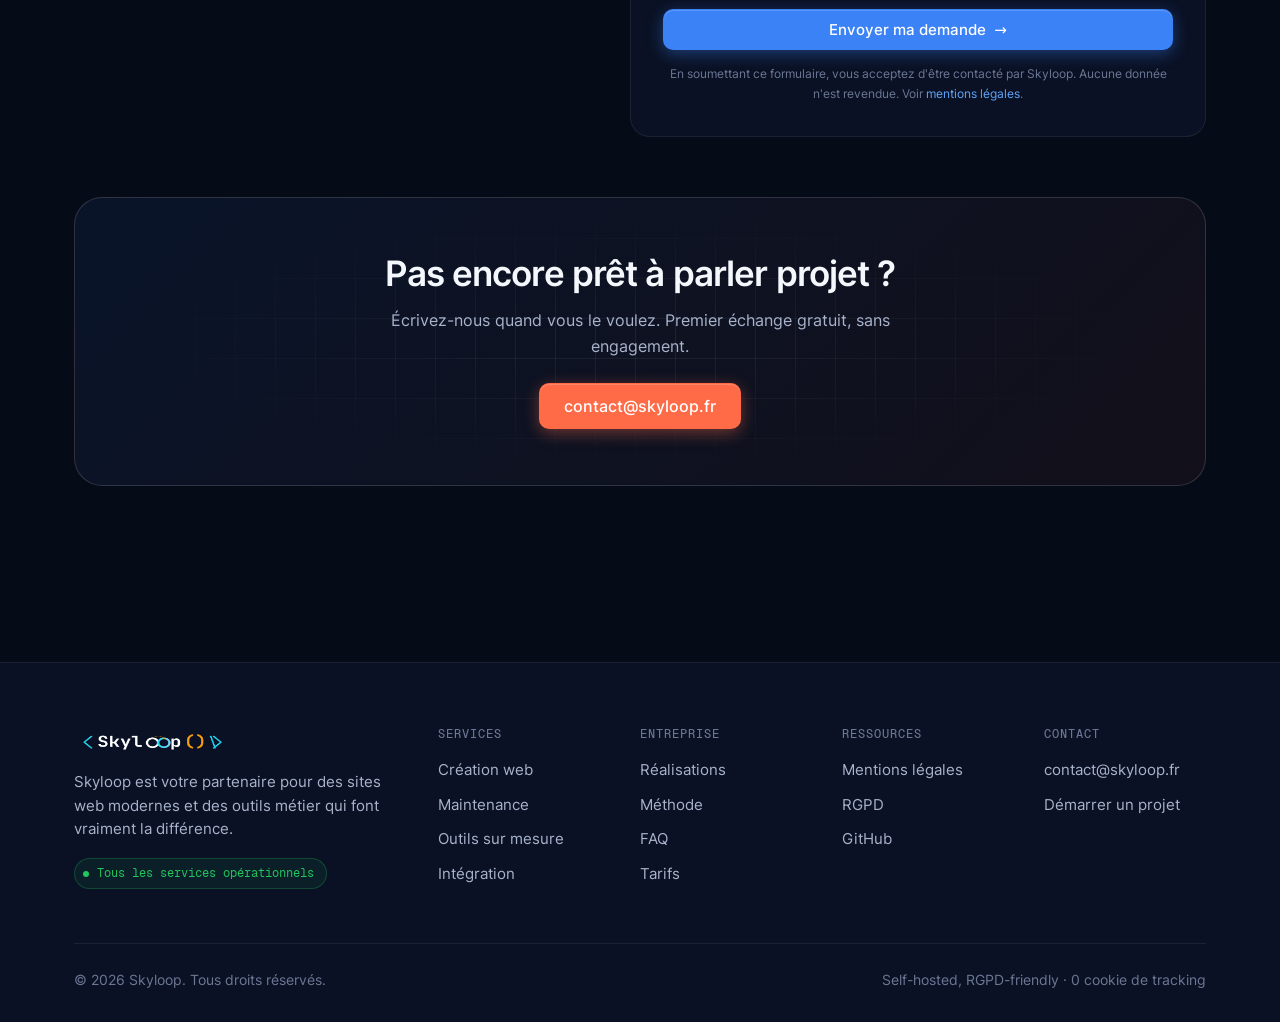
==== commit 62a92e39: "fix(tarifs): retire "Seance photos" du pack Vitrine Premium Sur index.html (teaser) et tarifs.html. " ====
--- a/index.html
+++ b/index.html
@@ -733,7 +733,6 @@
             <ul>
               <li>Tout le Site Vitrine inclus</li>
               <li>Création de logo professionnel</li>
-              <li>Séance photos pour le site</li>
               <li>Optimisation Google Business Profile</li>
               <li>SEO local renforcé (Aix &amp; alentours)</li>
               <li>2 mois de maintenance offerts</li>
